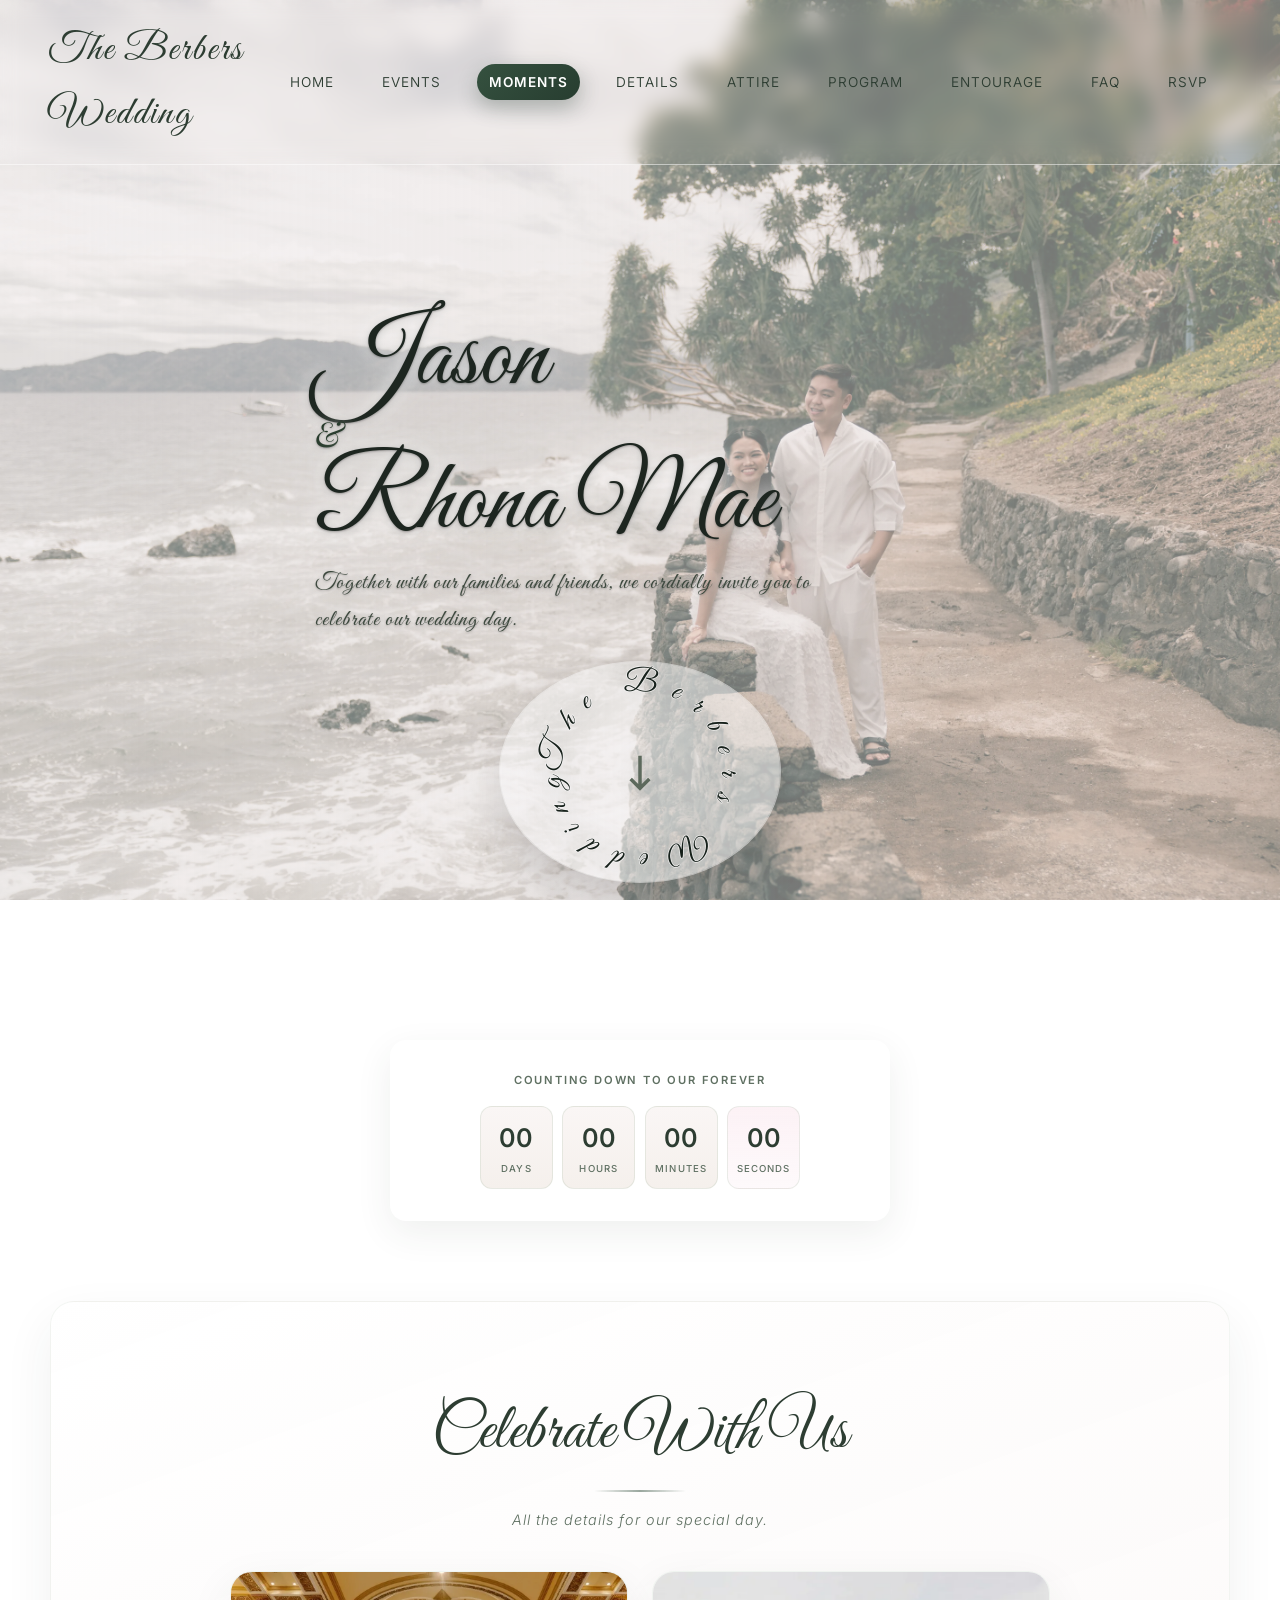
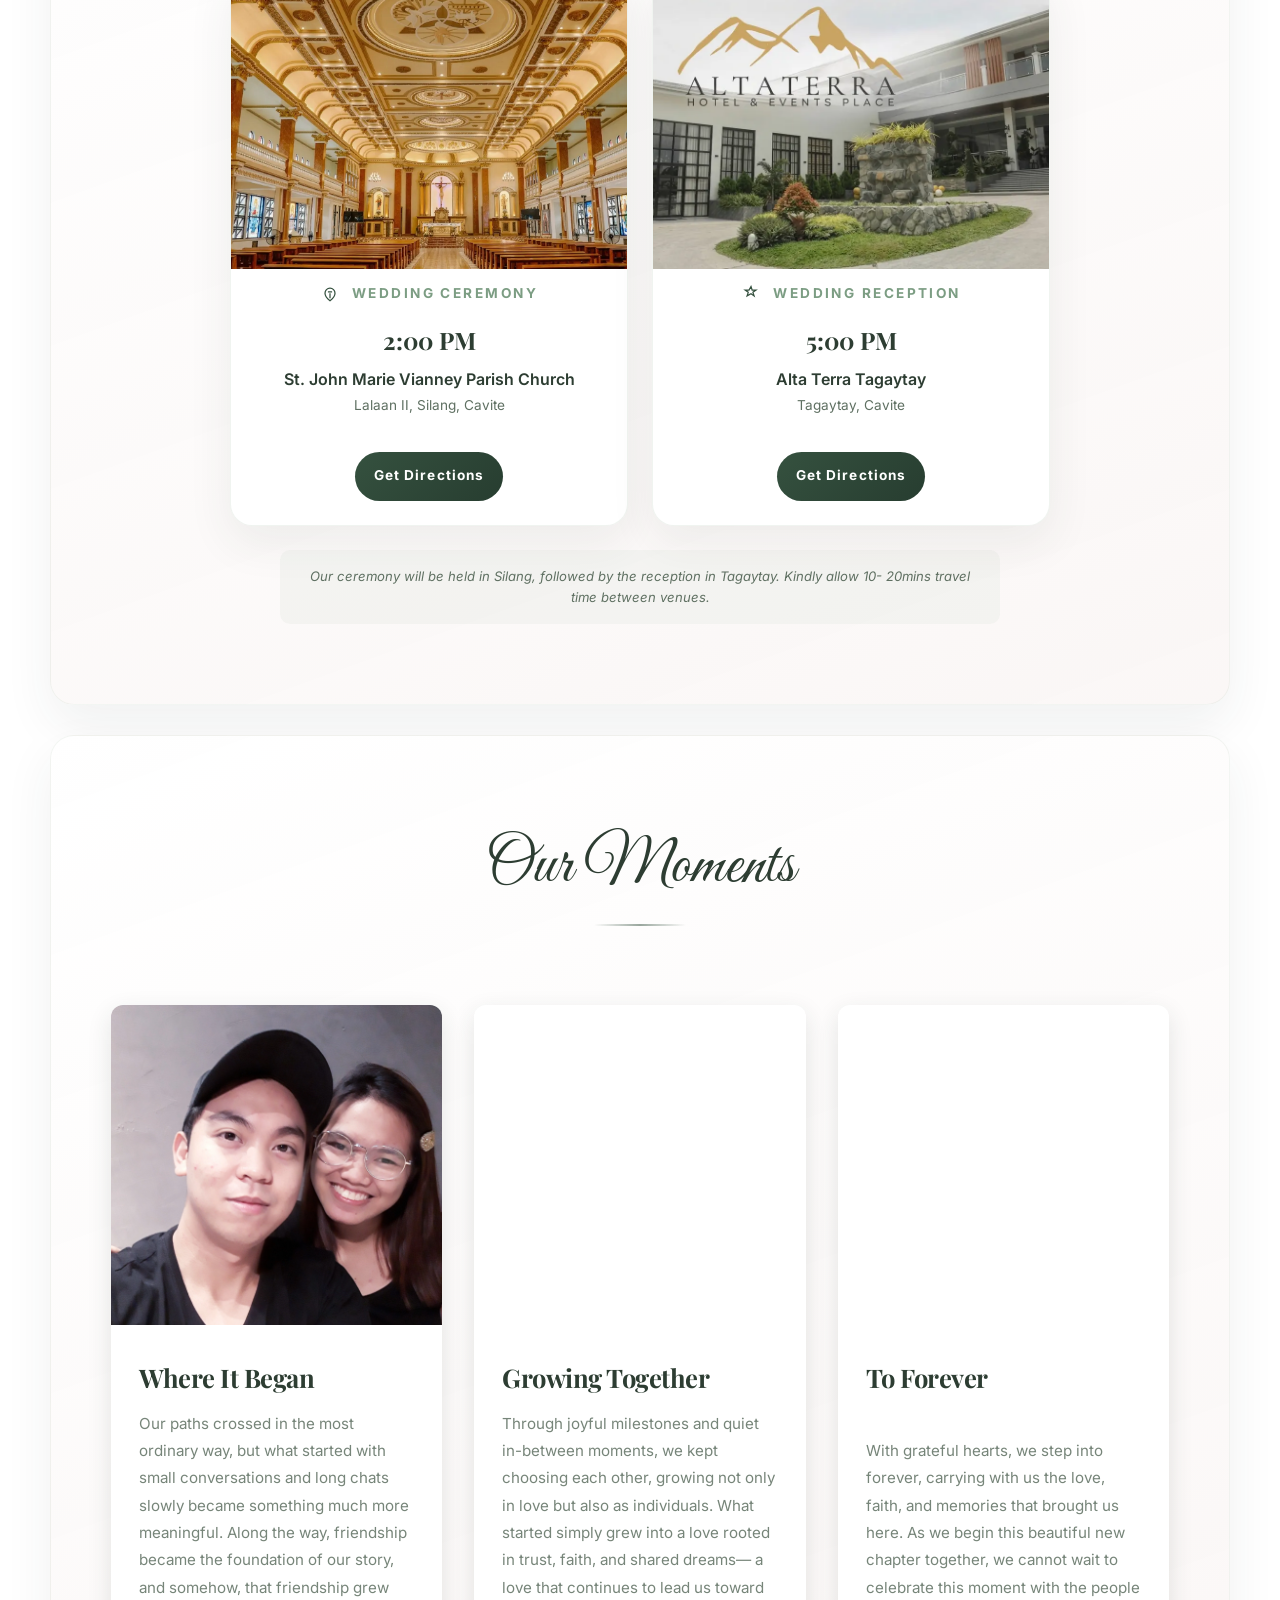
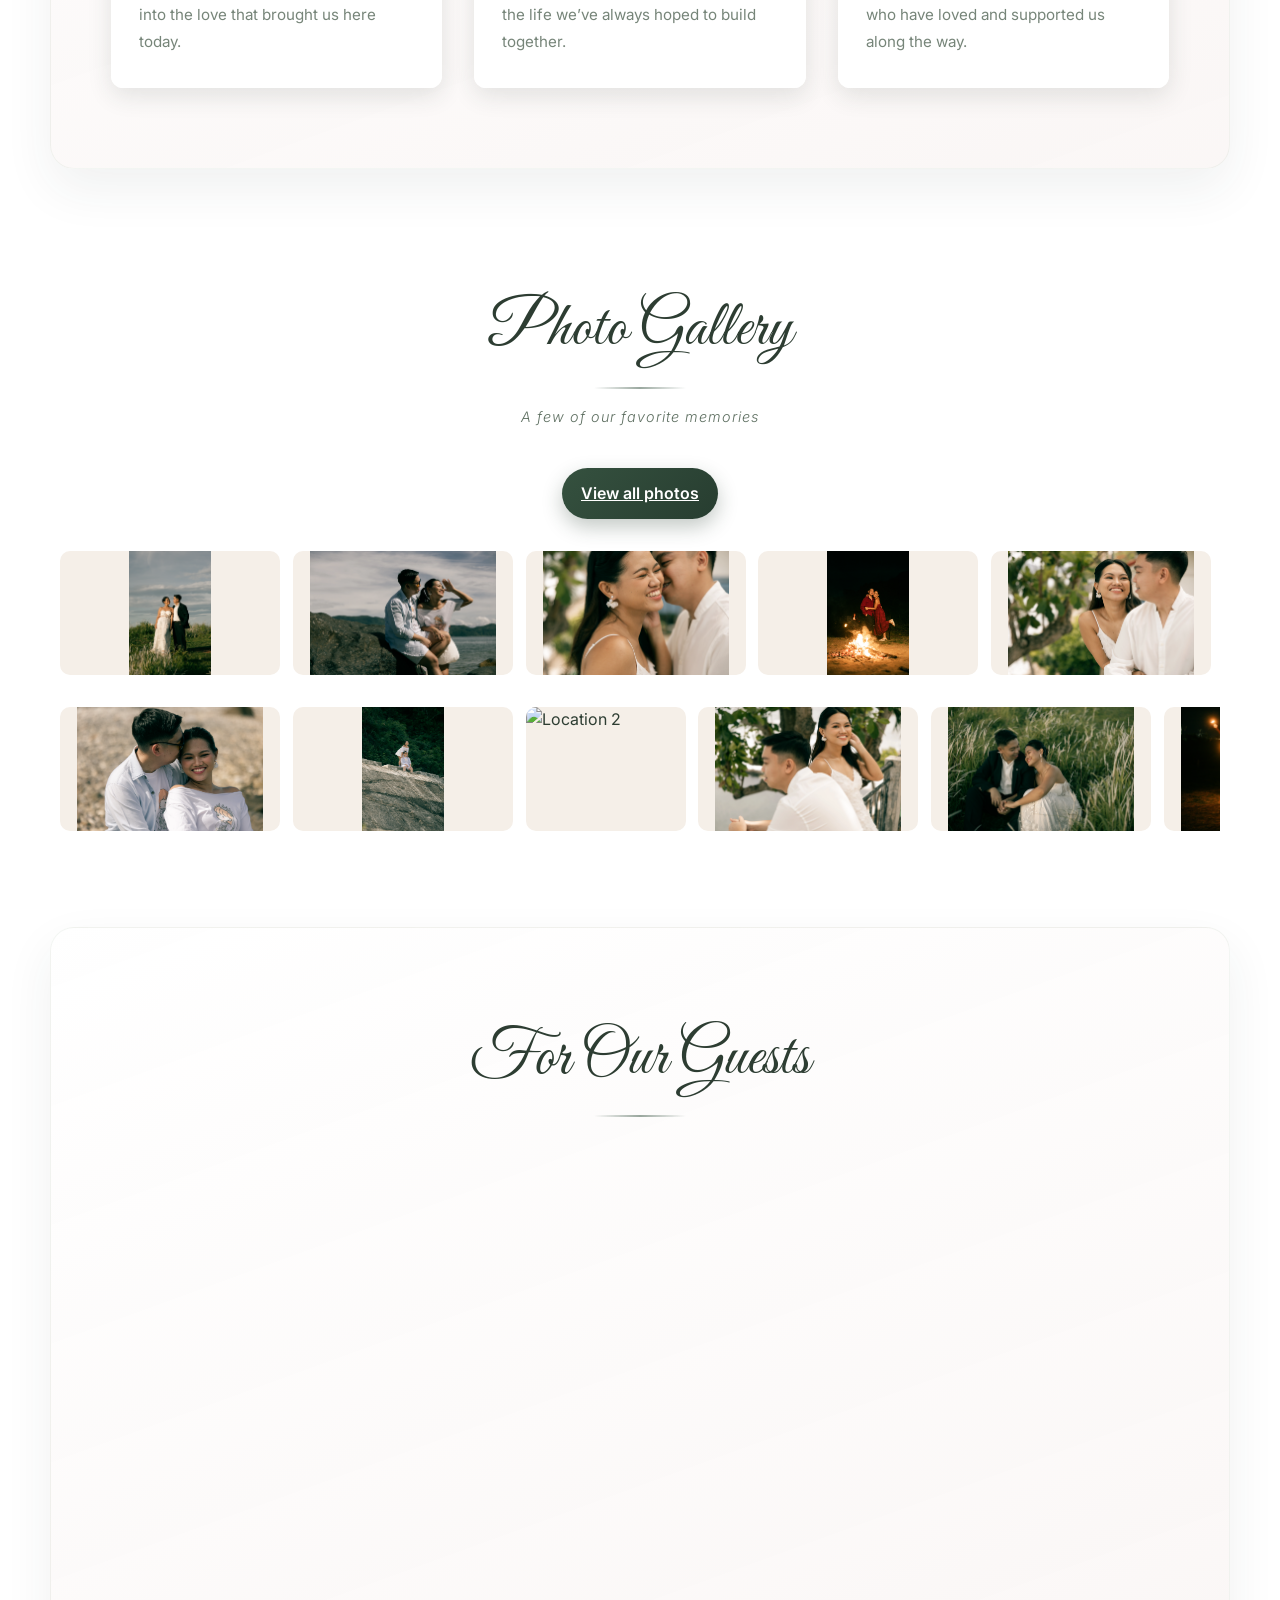
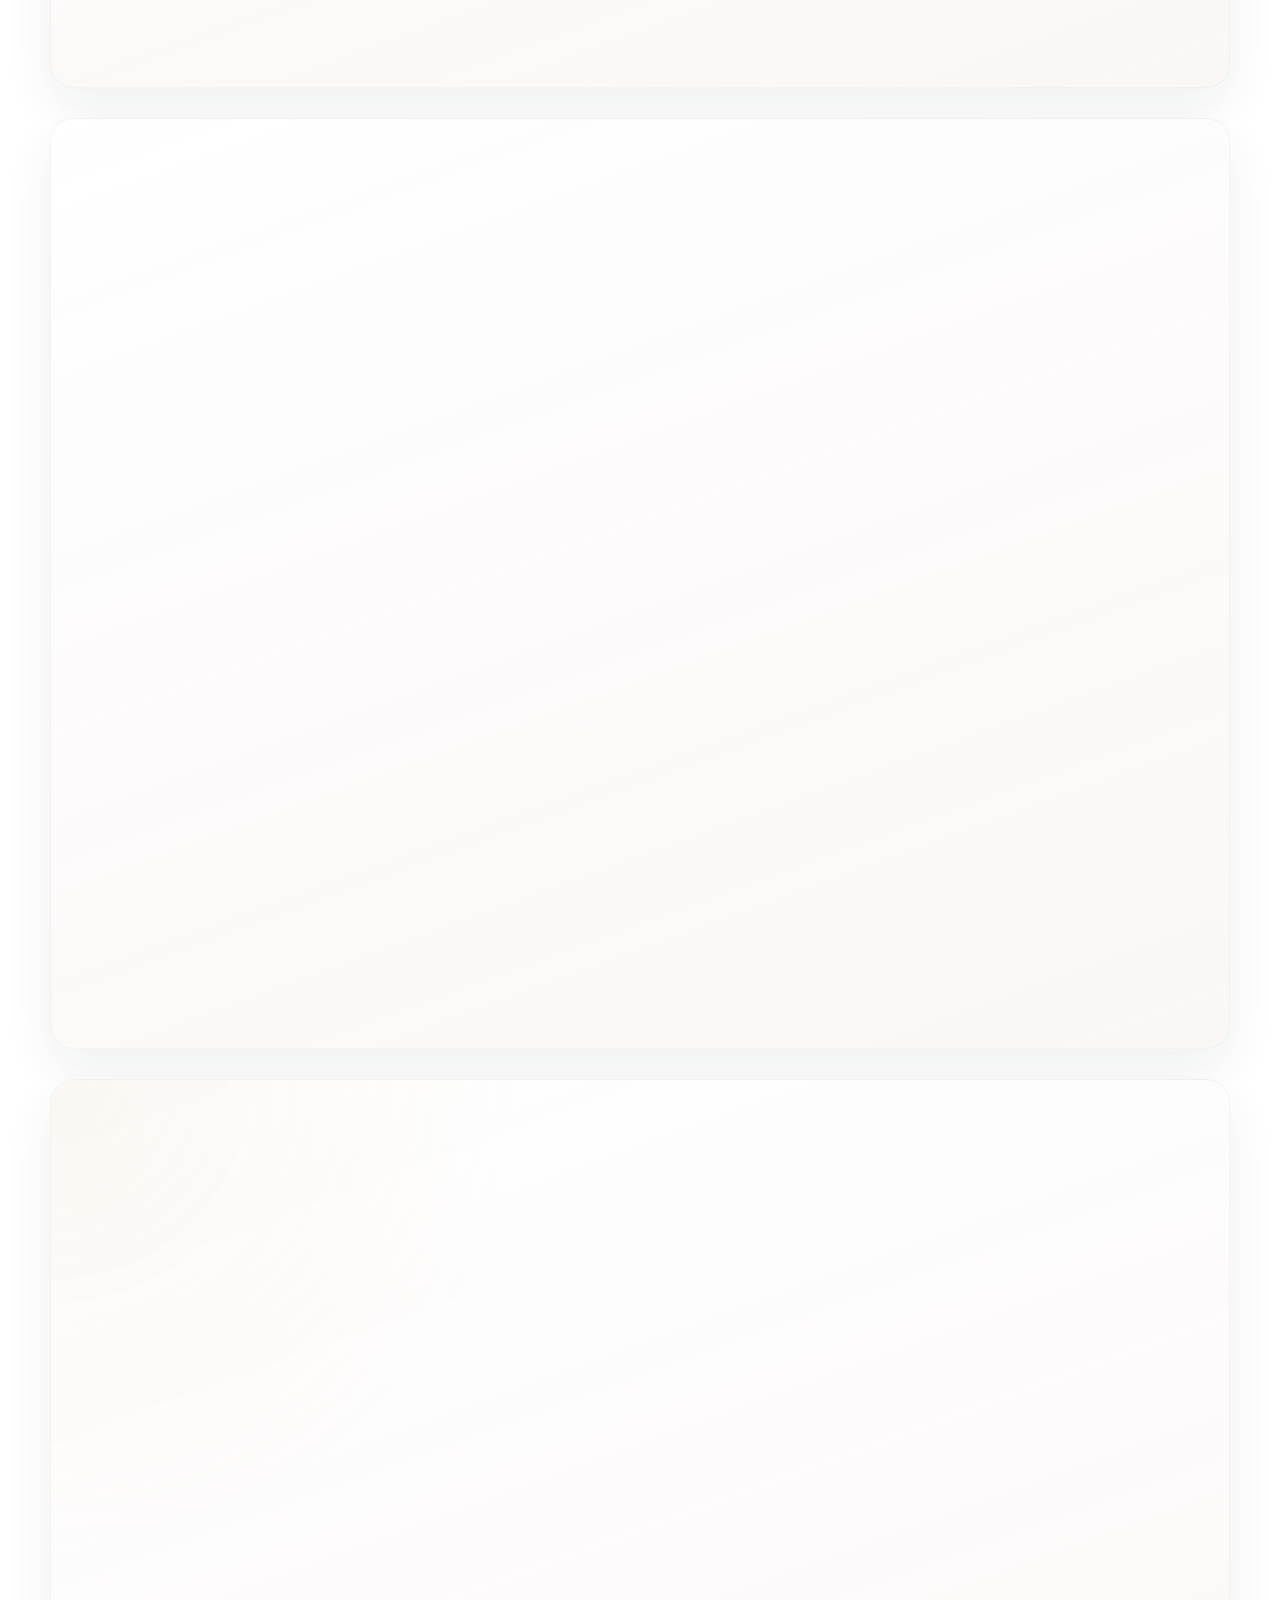
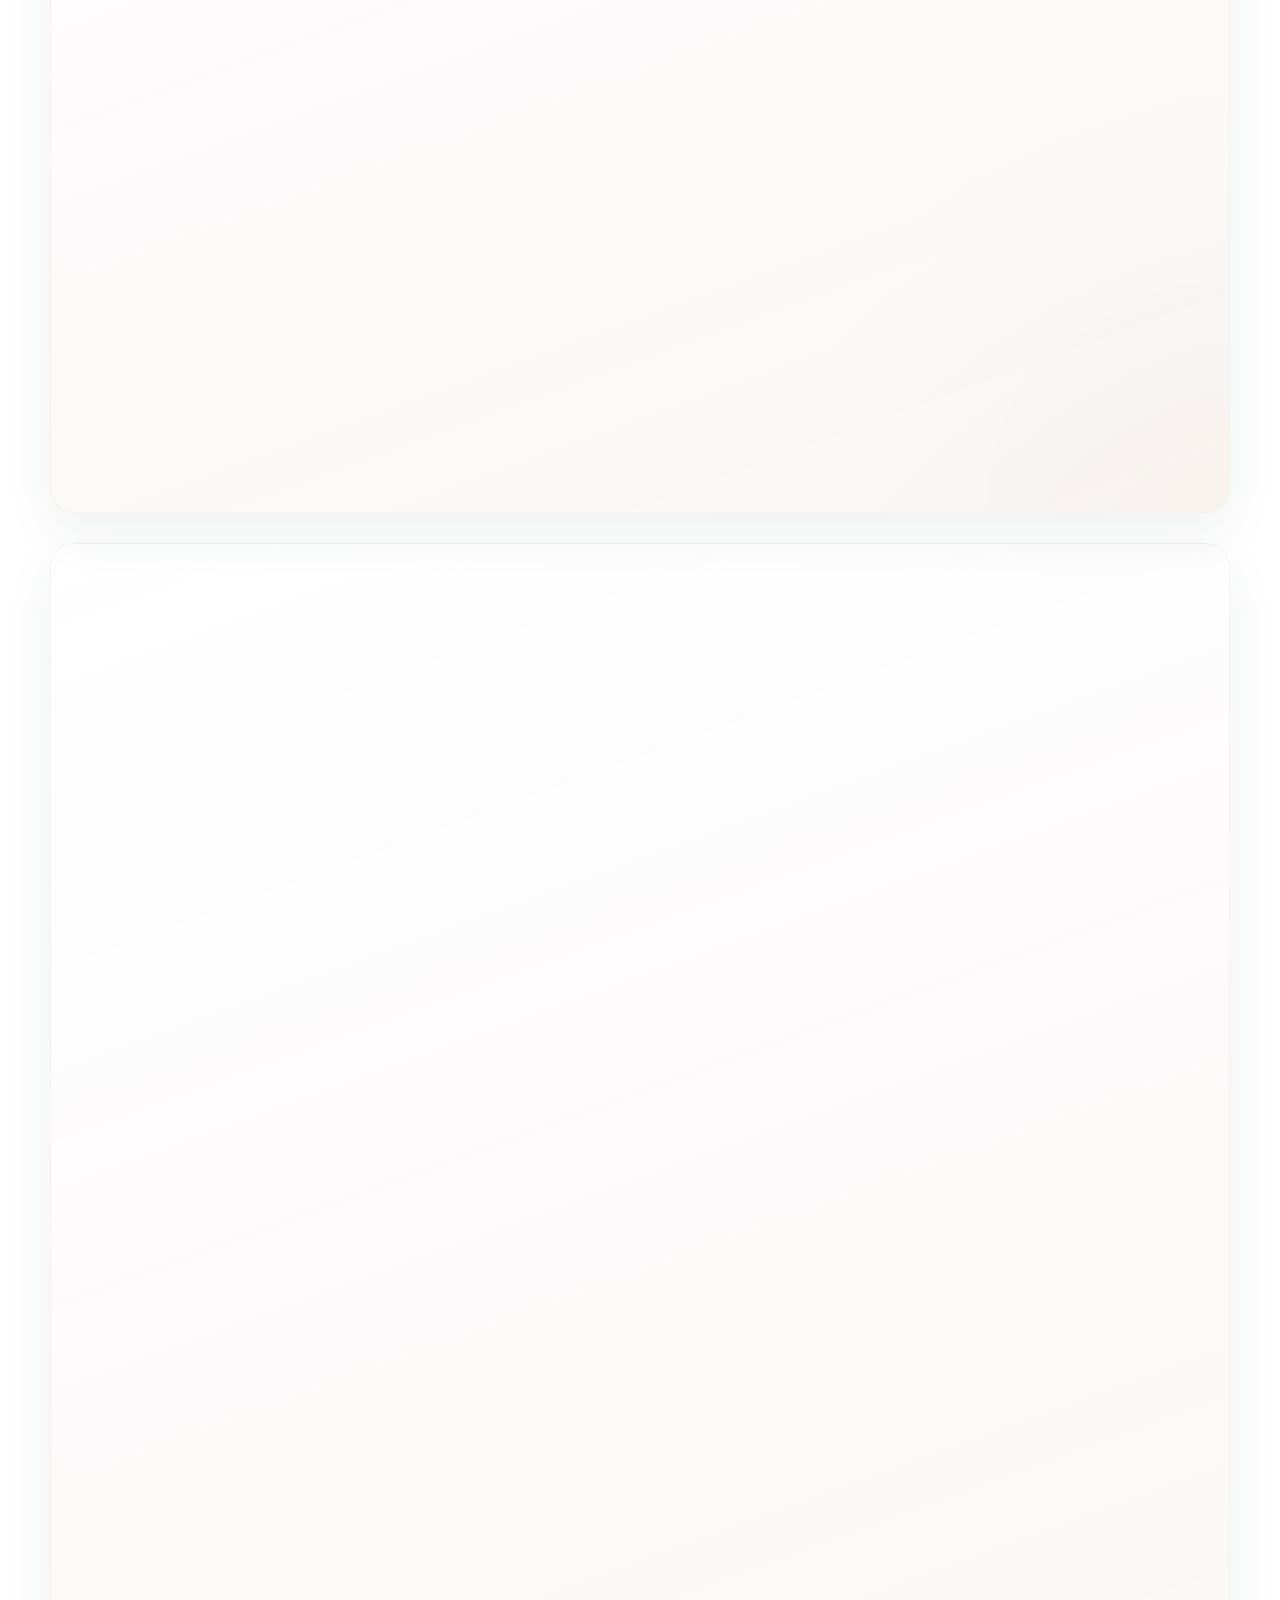
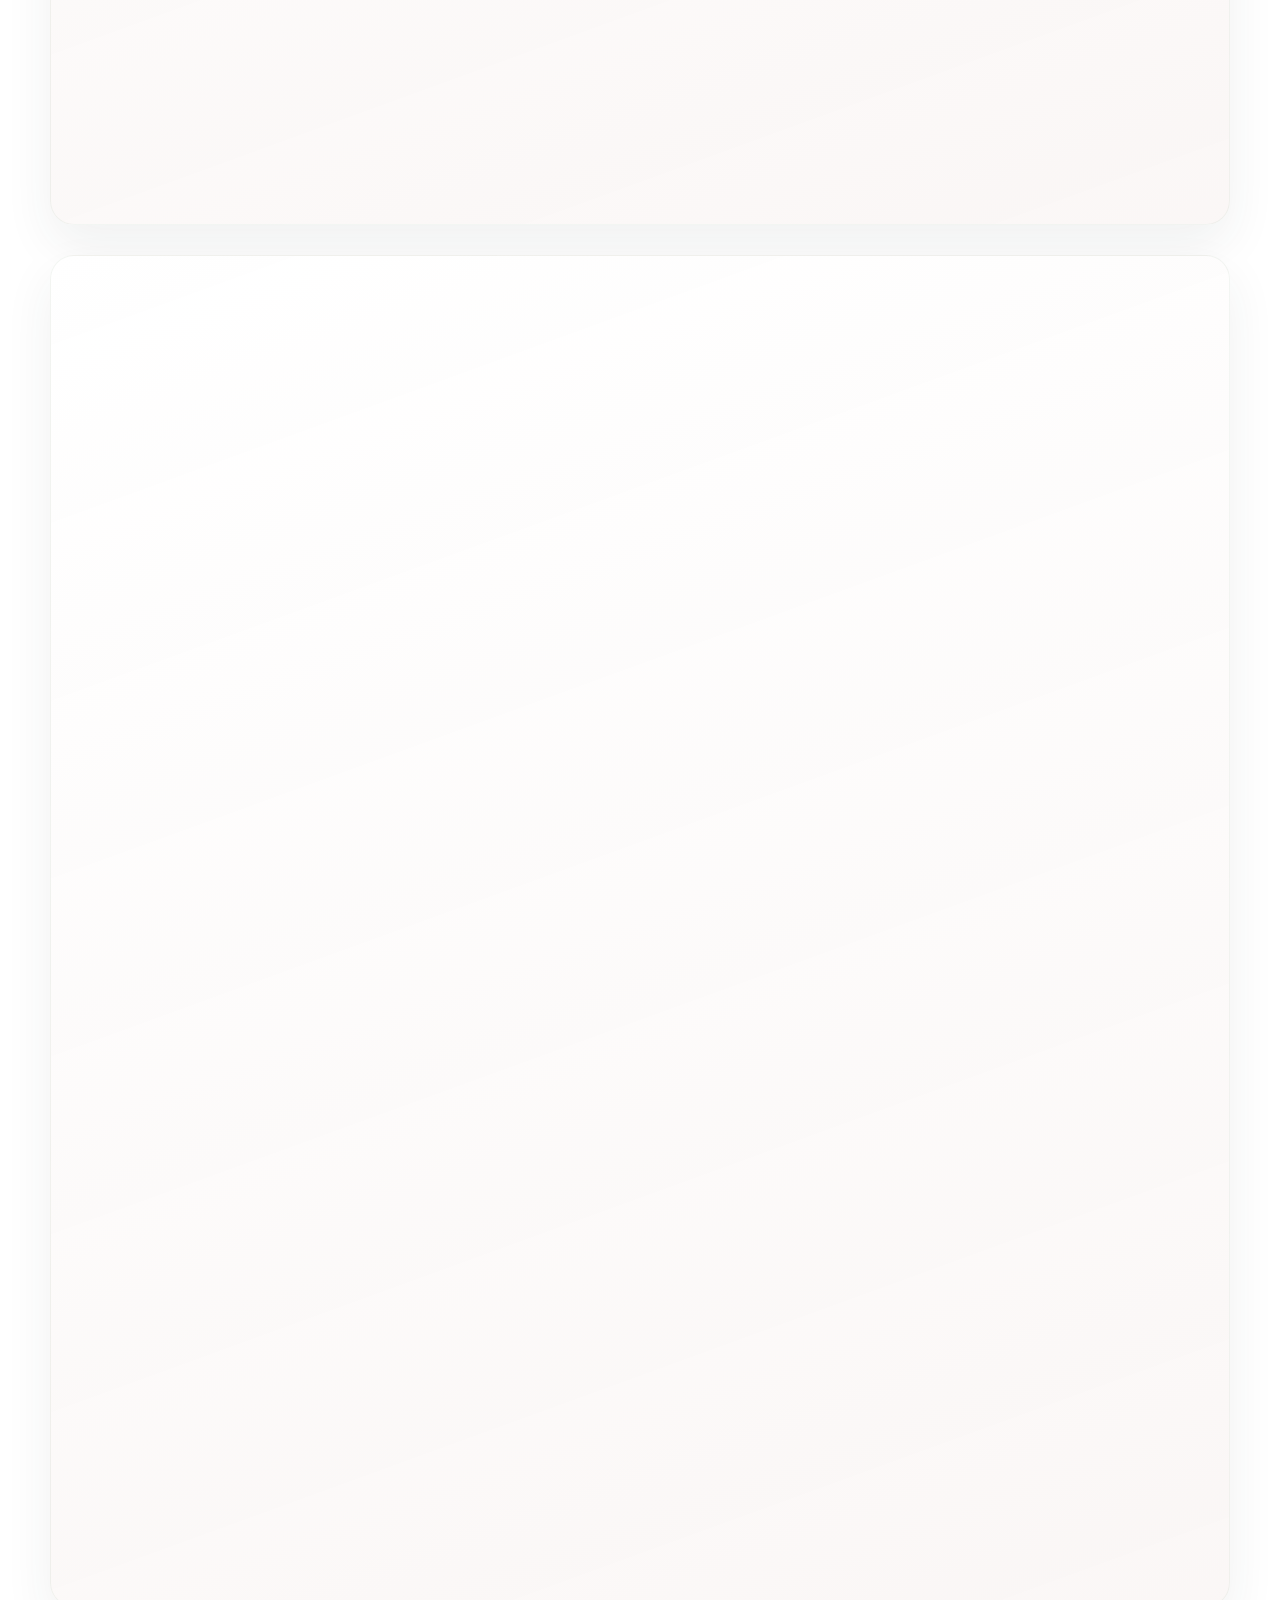
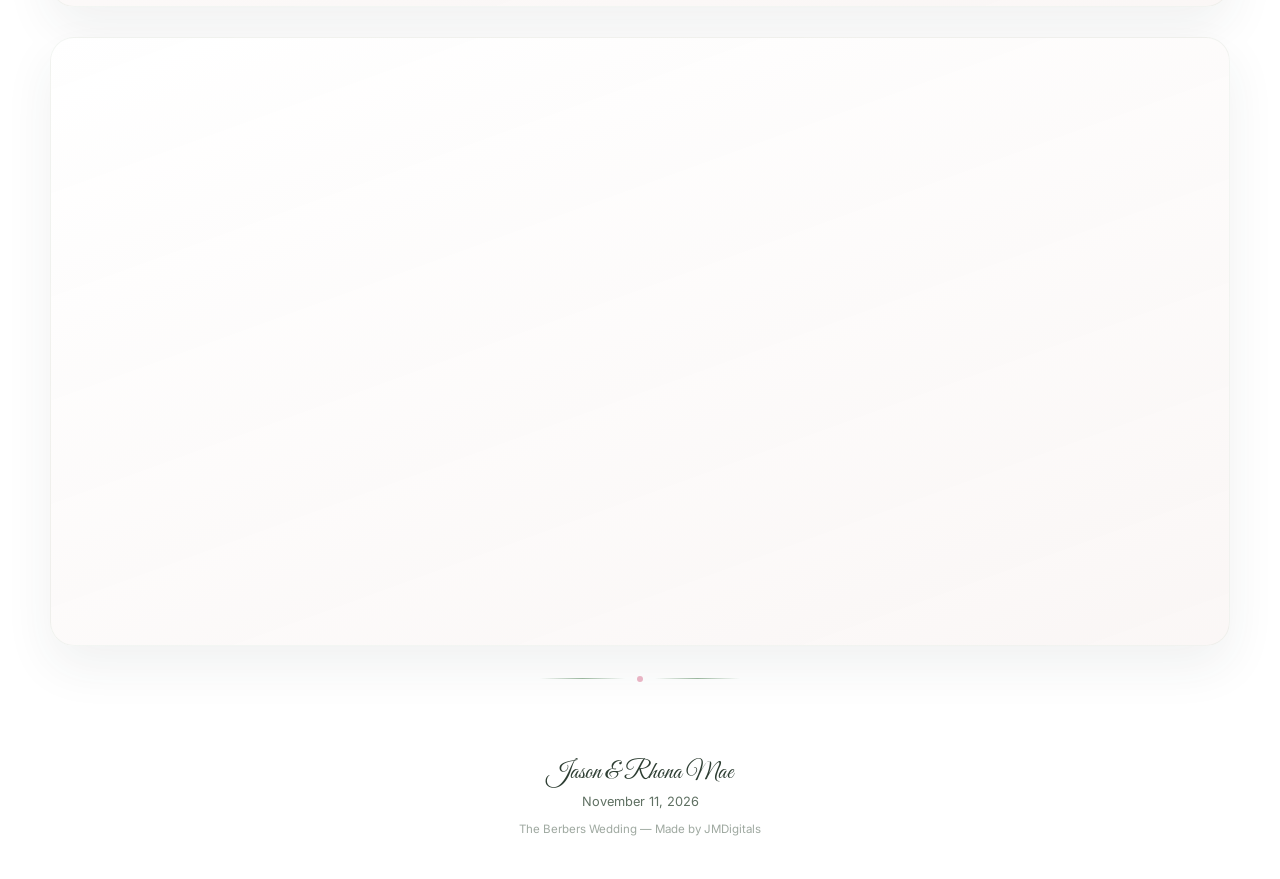
==== index.html @ 672989f1 "JMDIGITALS brand" ====
<!DOCTYPE html>
<html lang="en">
<head>
  <meta charset="UTF-8">
  <meta name="viewport" content="width=device-width, initial-scale=1.0, viewport-fit=cover">
  <meta name="theme-color" content="#faf6f5">
  <meta name="description" content="Jason & Rhona Mae — November 11, 2026. You're invited to celebrate our wedding day.">
  <title>Jason & Rhona Mae</title>
  <link rel="stylesheet" href="css/styles.css">
</head>
<body>

  <!-- ===== Header ===== -->
  <header>
    <a href="#home" class="logo">The Berbers Wedding</a>
    <button class="menu-toggle" aria-label="Toggle menu" aria-expanded="false">
      <svg viewBox="0 0 24 24" width="28" height="28" fill="none" stroke="currentColor" stroke-width="2">
        <path d="M4 6h16M4 12h16M4 18h16"/>
      </svg>
    </button>
    <ul class="nav">
      <li><a href="#home" class="nav-btn active" data-target="home">Home</a></li>
      <li><a href="#events" class="nav-btn" data-target="events">Events</a></li>
      <li><a href="#moments" class="nav-btn" data-target="moments">Moments</a></li>
      <li><a href="#details" class="nav-btn" data-target="details">Details</a></li>
      <li><a href="#attire" class="nav-btn" data-target="attire">Attire</a></li>
<li><a href="#program" class="nav-btn" data-target="program">Program</a></li>
      <li><a href="#entourage-photos" class="nav-btn" data-target="entourage-photos">Entourage</a></li>
      <li><a href="#faq" class="nav-btn" data-target="faq">FAQ</a></li>
      <li><a href="#rsvp" class="nav-btn" data-target="rsvp">RSVP</a></li>
    </ul>
  </header>

  <!-- ===== Banner ===== -->
  <div class="banner" id="home">
    <div class="hero-content">
      <h1>Jason <span class="amp">&amp;</span> Rhona Mae</h1>
      <p>Together with our families and friends, we cordially invite you to celebrate our wedding day.</p>
    </div>

    <div class="scroll-ring">
      <svg viewBox="0 0 100 100">
        <defs>
          <path id="circle-path" d="M 50,50 m -37,0 a 37,37 0 1,1 74,0 a 37,37 0 1,1 -74,0"/>
        </defs>
        <text font-size="14"><textPath href="#circle-path" textLength="232" lengthAdjust="spacing">The Berbers Wedding</textPath></text>
      </svg>
      <a href="#countdown" class="move-down" aria-label="Scroll down">
        <svg viewBox="0 0 24 24" width="32" height="32" fill="none" stroke="currentColor" stroke-width="1.5"><path d="M12 5v14M8 15l4 4 4-4"/></svg>
      </a>
    </div>
  </div>

  <!-- ===== Countdown ===== -->
  <section id="countdown">
    <div class="countdown-wrap reveal">
      <p class="countdown-label">Counting down to our forever</p>
      <div class="countdown-grid" aria-label="Wedding countdown">
        <div class="countdown-cell"><span id="days">00</span><small>Days</small></div>
        <div class="countdown-cell"><span id="hours">00</span><small>Hours</small></div>
        <div class="countdown-cell"><span id="minutes">00</span><small>Minutes</small></div>
        <div class="countdown-cell seconds"><span id="seconds">00</span><small>Seconds</small></div>
      </div>
    </div>
  </section>

  <!-- ===== Events ===== -->
  <section id="events">
    <h2 class="reveal">Celebrate With Us</h2>
    <p class="section-sub reveal">All the details for our special day.</p>
    <div class="events-grid reveal">
      <div class="event-card">
        <div class="event-card-media">
          <img src="images/venue-ceremony.webp" alt="St. John Marie Vianney Parish Church" loading="lazy">
        </div>
        <div class="event-card-header">
          <svg viewBox="0 0 24 24" fill="none" stroke="currentColor" stroke-width="1.5">
            <path d="M12 20c-4-3-6-6-6-9a6 6 0 1 1 12 0c0 3-2 6-6 9z"/>
            <path d="M12 11v6M9.5 9.5h5"/>
          </svg>
          <h3>Wedding Ceremony</h3>
        </div>
        <div>
          <p class="event-time">2:00 PM</p>
          <p class="event-venue">St. John Marie Vianney Parish Church</p>
          <p class="event-addr">Lalaan II, Silang, Cavite</p>
        </div>
        <div class="event-card-actions">
          <a class="event-action" href="https://www.google.com/maps/search/?api=1&query=St+John+Marie+Vianney+Parish+Church+Silang+Cavite" target="_blank" rel="noreferrer" aria-label="View ceremony location">Get Directions</a>
        </div>
      </div>
      <div class="event-card">
        <div class="event-card-media">
          <img src="images/venue-reception.webp" alt="Alta Terra Tagaytay reception venue" loading="lazy">
        </div>
        <div class="event-card-header">
          <svg viewBox="0 0 24 24" fill="none" stroke="currentColor" stroke-width="1.5">
            <path d="M12 3l1.4 4.3h4.6l-3.7 2.7 1.4 4.3L12 11.6 7.3 14.3l1.4-4.3-3.7-2.7h4.6L12 3z"/>
          </svg>
          <h3>Wedding Reception</h3>
        </div>
        <div>
          <p class="event-time">5:00 PM</p>
          <p class="event-venue">Alta Terra Tagaytay</p>
          <p class="event-addr">Tagaytay, Cavite</p>
        </div>
        <div class="event-card-actions">
          <a class="event-action" href="https://www.google.com/maps/search/?api=1&query=Alta+Terra+Tagaytay" target="_blank" rel="noreferrer" aria-label="View reception location">Get Directions</a>
        </div>
      </div>
    </div>
    <p class="event-note reveal">Our ceremony will be held in Silang, followed by the reception in Tagaytay. Kindly allow 10- 20mins travel time between venues.</p>
  </section>

  <!-- ===== 3D Photo Cards (Moments) ===== -->
  <section id="moments">
    <h2 class="reveal">Our Moments</h2>
    <p class="section-sub reveal">A glimpse into our journey together</p>
    <div class="photo-cards reveal">
      <div class="photo-card">
        <div class="card-img">
          <img src="images/moment-1.webp" alt="Jason and Rhona Mae" class="moment-photo-upright" loading="lazy">
        </div>
        <div class="card-body">
          <h3>Where It Began</h3>
          <p>Our paths crossed in the most ordinary way, but what started with small conversations and long chats slowly became something much more meaningful. Along the way, friendship became the foundation of our story, and somehow, that friendship grew into the love that brought us here today.</p>
        </div>
      </div>
      <div class="photo-card">
        <div class="card-img">
          <img src="images/moment-2.jpg" alt="Jason and Rhona Mae" loading="lazy">
        </div>
        <div class="card-body">
          <h3>Growing Together</h3>
          <p>Through joyful milestones and quiet in-between moments, we kept choosing each other, growing not only in love but also as individuals. What started simply grew into a love rooted in trust, faith, and shared dreams— a love that continues to lead us toward the life we’ve always hoped to build together.</p>
        </div>
      </div>
      <div class="photo-card">
        <div class="card-img">
          <img src="images/moment-3.webp" alt="Jason and Rhona Mae" loading="lazy">
        </div>
        <div class="card-body">
          <h3>To Forever</h3>
          <p>With grateful hearts, we step into forever, carrying with us the love, faith, and memories that brought us here. As we begin this beautiful new chapter together, we cannot wait to celebrate this moment with the people who have loved and supported us along the way.</p>
        </div>
      </div>
    </div>
  </section>

  <!-- ===== Photo Gallery ===== -->
  <section id="gallery">
    <h2 class="reveal">Photo Gallery</h2>
    <p class="section-sub reveal">A few of our favorite memories</p>
    <div class="gallery-actions reveal">
      <a class="gallery-open-btn" href="gallery.html">View all photos</a>
    </div>
    <div class="gallery-marquee reveal" aria-label="Wedding photo marquee">
      <div class="gallery-track">
        <div class="gallery-item"><img src="images/TRP-2.webp" alt="Outfit look 1" loading="lazy"></div>
        <div class="gallery-item"><img src="images/TRP-67.webp" alt="Location 1" loading="lazy"></div>
        <div class="gallery-item"><img src="images/TRP-66.webp" alt="Outfit look 2" loading="lazy"></div>
        <div class="gallery-item"><img src="images/TRP-184.webp" alt="Location 2" loading="lazy"></div>
        <div class="gallery-item"><img src="images/TRP-130.webp" alt="Outfit look 3" loading="lazy"></div>
        <div class="gallery-item"><img src="images/TRP-6.webp" alt="Location 3" loading="lazy"></div>
        <div class="gallery-item"><img src="images/TRP-209.webp" alt="Outfit look 4" loading="lazy"></div>
        <div class="gallery-item"><img src="images/TRP-208.webp" alt="Location 4" loading="lazy"></div>
        <div class="gallery-item"><img src="images/TRP-2.webp" alt="Outfit look 1" loading="lazy"></div>
        <div class="gallery-item"><img src="images/TRP-67.webp" alt="Location 1" loading="lazy"></div>
        <div class="gallery-item"><img src="images/TRP-66.webp" alt="Outfit look 2" loading="lazy"></div>
        <div class="gallery-item"><img src="images/TRP-184.webp" alt="Location 2" loading="lazy"></div>
        <div class="gallery-item"><img src="images/TRP-130.webp" alt="Outfit look 3" loading="lazy"></div>
        <div class="gallery-item"><img src="images/TRP-6.webp" alt="Location 3" loading="lazy"></div>
        <div class="gallery-item"><img src="images/TRP-209.webp" alt="Outfit look 4" loading="lazy"></div>
        <div class="gallery-item"><img src="images/TRP-208.webp" alt="Location 4" loading="lazy"></div>
      </div>
    </div>
    <div class="gallery-marquee reveal" aria-label="Wedding photo marquee reverse">
      <div class="gallery-track">
        <div class="gallery-item"><img src="images/TRP-8.webp" alt="Outfit look 1" loading="lazy"></div>
        <div class="gallery-item"><img src="images/TRP-73.webp" alt="Location 1" loading="lazy"></div>
        <div class="gallery-item"><img src="images/TRP-76.webp" alt="Outfit look 2" loading="lazy"></div>
        <div class="gallery-item"><img src="images/TRP-177.webp" alt="Location 2" loading="lazy"></div>
        <div class="gallery-item"><img src="images/TRP-134.webp" alt="Outfit look 3" loading="lazy"></div>
        <div class="gallery-item"><img src="images/TRP-3.webp" alt="Location 3" loading="lazy"></div>
        <div class="gallery-item"><img src="images/TRP-201.webp" alt="Outfit look 4" loading="lazy"></div>
        <div class="gallery-item"><img src="images/TRP-203.webp" alt="Location 4" loading="lazy"></div>
        <div class="gallery-item"><img src="images/TRP-8.webp" alt="Outfit look 1" loading="lazy"></div>
        <div class="gallery-item"><img src="images/TRP-73.webp" alt="Location 1" loading="lazy"></div>
        <div class="gallery-item"><img src="images/TRP-76.webp" alt="Outfit look 2" loading="lazy"></div>
        <div class="gallery-item"><img src="images/TRP-177.webp" alt="Location 2" loading="lazy"></div>
        <div class="gallery-item"><img src="images/TRP-134.webp" alt="Outfit look 3" loading="lazy"></div>
        <div class="gallery-item"><img src="images/TRP-3.webp" alt="Location 3" loading="lazy"></div>
        <div class="gallery-item"><img src="images/TRP-201.webp" alt="Outfit look 4" loading="lazy"></div>
        <div class="gallery-item"><img src="images/TRP-203.webp" alt="Location 4" loading="lazy"></div>
      </div>
    </div>
  </section>

  <!-- ===== Lightbox ===== -->
  <div class="lightbox" id="lightbox" role="dialog" aria-modal="true" aria-label="Photo lightbox">
    <button class="lightbox-close" aria-label="Close">&times;</button>
    <button class="lightbox-nav lightbox-prev" aria-label="Previous">&#10094;</button>
    <div class="lightbox-view">
      <img src="" alt="">
    </div>
    <button class="lightbox-nav lightbox-next" aria-label="Next">&#10095;</button>
    <div class="lightbox-counter" id="lightbox-counter" aria-live="polite"></div>
    <div class="lightbox-thumbs" aria-hidden="false"></div>
  </div>

  <!-- ===== Details ===== -->
  <section id="details">
    <h2 class="reveal">For Our Guests</h2>
    <p class="section-sub reveal">A few notes to help you enjoy the day with us</p>
    <div class="details-grid reveal">
      <div class="detail-chip">
        <svg viewBox="0 0 24 24" fill="none" stroke="currentColor" stroke-width="1.5">
          <path d="M16 21v-2a4 4 0 0 0-4-4H6a4 4 0 0 0-4 4v2"/>
          <circle cx="9" cy="7" r="4"/>
          <path d="M22 21v-2a4 4 0 0 0-3-3.87"/>
          <path d="M16 3.13a4 4 0 0 1 0 7.75"/>
        </svg>
        <div>
          <h4>Adult-Only Event</h4>
          <p>This is an adults-only celebration, except for children specifically included in the entourage and the children specifically invited by the couple.</p>
        </div>
      </div>
      <div class="detail-chip">
        <svg viewBox="0 0 24 24" fill="none" stroke="currentColor" stroke-width="1.5">
          <rect x="5" y="2" width="14" height="20" rx="2"/>
          <path d="M12 18h.01"/><path d="M4 4l16 16"/>
        </svg>
        <div>
          <h4>During the Ceremony</h4>
          <p>We kindly ask that you keep your phones on silent to help preserve the intimacy of our ceremony. You're welcome to take photos and videos throughout the rest of the celebration.</p>
        </div>
      </div>
      <div class="detail-chip">
        <svg viewBox="0 0 24 24" fill="none" stroke="currentColor" stroke-width="1.5">
          <rect x="3" y="8" width="18" height="13" rx="1"/>
          <path d="M12 8V5"/><path d="M8 8c0-1.5 1.34-3 4-3s4 1.5 4 3"/>
        </svg>
        <div>
          <h4>Gift Guide</h4>
          <p>Your presence and prayers are the best gift. If you wish to bless us further, a monetary gift would be deeply appreciated.</p>
        </div>
      </div>
      <div class="detail-chip">
        <svg viewBox="0 0 24 24" fill="none" stroke="currentColor" stroke-width="1.5">
          <path d="M14.5 4h-5L7 7H4a2 2 0 0 0-2 2v9a2 2 0 0 0 2 2h16a2 2 0 0 0 2-2V9a2 2 0 0 0-2-2h-3l-2.5-3z"/>
          <circle cx="12" cy="13" r="3"/>
        </svg>
        <div>
          <h4>Dress Code</h4>
          <p>We kindly ask everyone to follow the dress code for their respective role—whether you are joining us as a guest, serving as a principal sponsor, or participating as a member of the entourage.</p>
        </div>
      </div>
      <div class="detail-chip">
        <svg viewBox="0 0 24 24" fill="none" stroke="currentColor" stroke-width="1.5">
          <path d="M19 17h2c.6 0 1-.4 1-1v-3c0-.9-.7-1.7-1.5-1.9C18.7 10.6 16 10 16 10s-1.3-1.4-2.2-2.3c-.5-.4-1.1-.7-1.8-.7H5c-.6 0-1.1.4-1.4.9L2 12v4c0 .6.4 1 1 1h2"/>
          <circle cx="7" cy="17" r="2"/><path d="M9 17h6"/><circle cx="17" cy="17" r="2"/>
        </svg>
        <div>
          <h4>Travel &amp; Weather</h4>
          <p>Silang and Tagaytay can be cooler in November — bring a light layer. Allow extra travel time between venues.</p>
        </div>
      </div>
      <div class="detail-chip">
        <svg viewBox="0 0 24 24" fill="none" stroke="currentColor" stroke-width="1.5">
          <rect x="4" y="5" width="16" height="15" rx="2"/>
          <path d="M8 3v4M16 3v4M4 10h16"/>
        </svg>
        <div>
          <h4>RSVP Deadline</h4>
          <p>Kindly respond on or before <strong>September 30, 2026</strong> so we can prepare our final headcount.</p>
        </div>
      </div>
    </div>
  </section>

  <!-- ===== Attire ===== -->
  <section id="attire">
    <h2 class="reveal">Attire</h2>
    <p class="section-sub reveal">Wedding dress code and motif guidance for guests</p>
    <div class="page-grid reveal">
      <article class="page-card">
        <figure class="page-card-media">
          <img src="images/attire-principal.png" alt="Principal sponsors attire for the wedding" loading="lazy">
        </figure>
        <h3>Principal Sponsors</h3>
        <p><strong>Ninong:</strong> Black suit or Champagne Barong</p>
        <p><strong>Ninang:</strong> Long gown in gray or silver</p>
        <p>Please keep your attire elegant and refined for the ceremony.</p>
      </article>
      <article class="page-card">
        <figure class="page-card-media">
          <img src="images/attire-guests.png" alt="Guest attire guide for the wedding" loading="lazy">
        </figure>
        <h3>Guests</h3>
        <p><strong>Gentlemen:</strong> Semi formal wear - Blazer, long-sleeved button-down shirt, or short-sleeved polo paired with tailored pants</p>
        <p><strong>Ladies:</strong> Semi Formal Wear - Elegant dresses (midi or maxi length)</p>
        <p>Please avoid: Denim, shorts, T-shirts, slippers, athletic wear, and pure white.</p>
      </article>
    </div>
  </section>

  <!-- ===== Program ===== -->
  <section id="program" class="program-section">
    <div class="program-shell reveal">
      <div class="program-intro">
        <p class="eyebrow">Wedding Program</p>
        <h2>Program</h2>
        <p>From the first procession to the final send-off, each moment has been thoughtfully arranged so the day feels graceful, warm, and meaningful for everyone.</p>
        <p class="program-date">November 11, 2026</p>
      </div>

      <div class="program-timelines">
        <article class="program-panel">
          <h3>Ceremony</h3>
          <ol class="program-list" aria-label="Ceremony timeline">
            <li>
              <time datetime="2026-11-11T13:30">1:30 PM</time>
              <p>Guest arrival and seating. Please keep phones silent.</p>
            </li>
            <li>
              <time datetime="2026-11-11T14:00">2:00 PM</time>
              <p>Processional with the bridal party and entrance of the bride.</p>
            </li>
            <li>
              <time datetime="2026-11-11T14:15">2:15 PM</time>
              <p>Nuptial mass with readings, homily, and exchange of vows.</p>
            </li>
            <li>
              <time datetime="2026-11-11T15:00">3:00 PM</time>
              <p>Rites, signing, and formal blessing.</p>
            </li>
            <li>
              <time datetime="2026-11-11T15:30">3:30 PM</time>
              <p>Recessional and travel time to the reception.</p>
            </li>
          </ol>
        </article>

        <article class="program-panel">
          <h3>Reception</h3>
          <ol class="program-list" aria-label="Reception timeline">
            <li>
              <time datetime="2026-11-11T16:30">4:30 PM</time>
              <p>Welcome cocktails and receiving line.</p>
            </li>
            <li>
              <time datetime="2026-11-11T17:00">5:00 PM</time>
              <p>Reception proper.</p>
            </li>
            <li>
              <time datetime="2026-11-11T21:00">9:00 PM</time>
              <p>After-party celebration continues.</p>
            </li>
          </ol>
        </article>
      </div>

    </div>
  </section>

<!-- ===== Entourage Photo Book (each photo is a page) ===== -->
  <section id="entourage-photos">
    <h2 class="reveal">The Wedding Party</h2>
    <p class="section-sub reveal">The wonderful people who stand with us on this special day</p>

    <div class="book-viewer reveal">
      <div class="book" id="book">
        <!-- Photo 1 = page 1, photo 2 = page 2, ... photo 5 = page 5 -->
        <div class="photo-page active" data-index="0">
          <div class="page-face page-front"><img src="images/entourage/1.webp" alt="Entourage photo 1" loading="lazy"></div>
          <div class="page-face page-back"><span class="page-back-num">1</span></div>
        </div>
        <div class="photo-page" data-index="1">
          <div class="page-face page-front"><img src="images/entourage/2.webp" alt="Entourage photo 2" loading="lazy"></div>
          <div class="page-face page-back"><span class="page-back-num">2</span></div>
        </div>
        <div class="photo-page" data-index="2">
          <div class="page-face page-front"><img src="images/entourage/3.webp" alt="Entourage photo 3" loading="lazy"></div>
          <div class="page-face page-back"><span class="page-back-num">3</span></div>
        </div>
        <div class="photo-page" data-index="3">
          <div class="page-face page-front"><img src="images/entourage/4.webp" alt="Entourage photo 4" loading="lazy"></div>
          <div class="page-face page-back"><span class="page-back-num">4</span></div>
        </div>
        <div class="photo-page" data-index="4">
          <div class="page-face page-front"><img src="images/entourage/5.webp" alt="Entourage photo 5" loading="lazy"></div>
          <div class="page-face page-back"><span class="page-back-num">5</span></div>
        </div>

<!-- Book decorative elements -->
        <div class="book-edge book-edge-top"></div>
        <div class="book-edge book-edge-bottom"></div>
<div class="book-right-edge"></div>
      </div>

      <div class="book-controls">
        <button class="book-nav book-prev" id="book-prev" aria-label="Previous page" disabled>
          <svg viewBox="0 0 24 24" width="24" height="24" fill="none" stroke="currentColor" stroke-width="2">
            <path d="M15 18l-6-6 6-6"/>
          </svg>
        </button>

        <div class="book-page-info">
          <span class="book-page-label" id="book-page-label" aria-live="polite">Photo 1 of 5</span>
        </div>

        <button class="book-nav book-next" id="book-next" aria-label="Next page">
          <svg viewBox="0 0 24 24" width="24" height="24" fill="none" stroke="currentColor" stroke-width="2">
            <path d="M9 18l6-6-6-6"/>
          </svg>
        </button>
      </div>

      <p class="book-zoom-hint">
        <svg viewBox="0 0 24 24" width="16" height="16" fill="none" stroke="currentColor" stroke-width="2" aria-hidden="true">
          <circle cx="11" cy="11" r="7"/>
          <path d="M21 21l-4.3-4.3M11 8v6M8 11h6"/>
        </svg>
        <span>Swipe or use arrows to turn &middot; tap photo to zoom</span>
      </p>
    </div>

  </section>
  <!-- ===== FAQ ===== -->
  <section id="faq">
    <h2 class="reveal">FAQ's</h2>
    <p class="section-sub reveal">Common questions answered</p>
    <div class="faq-list reveal">
      <details>
        <summary>How do I RSVP?</summary>
        <p> Please RSVP by using the link or QR code provided on your invitation. If you have any questions or need assistance, feel free to contact us directly—we'll be happy to help!</p>
      </details>
      <details>
        <summary>Is RSVP required?</summary>
        <p>Yes, RSVP is required, as seating will be reserved in advance. Kindly confirm your attendance on or before September 30, 2026, so we can finalize our guest list and seating arrangements. Thank you!</p>
      </details>
      <details>
        <summary>Can I bring a plus one?</summary>
        <p>Unfortunately, no. Our celebration is strictly by invitation only, and due to limited venue capacity, we can only accommodate the guests whose names are listed on the invitation. We truly appreciate your understanding.</p>
      </details>
      <details>
        <summary>What time should I arrive?</summary>
        <p>Please arrive by 1:30 PM at St. John Marie Vianney Parish Church to allow enough time to be seated before our 2:00 PM ceremony begins. Our cocktail reception opens at 4:30 PM at the reception venue, and we can't wait to celebrate with you afterward! 🥂✨</p>
      </details>
      <details>
        <summary>Can I take photos during the ceremony?</summary>
        <p>Yes! Our ceremony is not unplugged, so you're welcome to take photos and videos. We just kindly ask that you remain seated, avoid blocking the aisle, and be mindful of our professional photographers so they can capture the special moments. Thank you for helping us preserve these memories! 📸💛</p>
      </details>
      <details>
        <summary>Can we stay and book a room at Alta Terra Hotel?</summary>
        <p>Unfortunately, no. We have reserved the limited available rooms exclusively for our immediate family and wedding entourage. We appreciate your understanding and recommend booking nearby accommodations in advance if you plan to stay overnight. &#128155;</p>
      </details>
      <details>
        <summary>Is the wedding indoors or outdoors?</summary>
        <p>Both the ceremony and reception will be held indoors for your comfort and convenience. 🏛️</p>
      </details>
      <details>
        <summary>What should I wear?</summary>
        <p>👗 We kindly invite you to join us in semi-formal attire that complements our wedding color palette for guests. Please refer to the attire guide for the suggested guest attire colors.</p>
        <p>To help maintain the elegance of the occasion, we respectfully ask that you refrain from wearing denim, shorts, T-shirts, slippers, bright or neon colors, and pure white attire.</p>
      </details>
      <details>
        <summary>Can we sit anywhere at the reception?</summary>
        <p>🪑 To ensure the comfort and enjoyment of all our guests, seating has been thoughtfully arranged in advance. Upon arriving at the reception, please visit the registration table to find your designated seat assignment. We kindly ask that you remain in your assigned seat, and we sincerely appreciate your cooperation.</p>
      </details>
      <details>
        <summary>Do you have an after-party?</summary>
        <p>🎉 Yes, we do! We'd love for you to continue celebrating with us after the reception. More details will be shared during the wedding, and we hope you'll join us for a fun and memorable end to the evening! 🥂✨</p>
      </details>
      <details>
        <summary>Do you have any gift preferences?</summary>
        <p>🎁 Your presence at our wedding is the greatest gift we could ask for, and we are truly grateful for the time and effort you are taking to celebrate with us. Should you wish to honor us with a gift, a monetary contribution toward our future together would be sincerely appreciated.</p>
      </details>
      <details>
        <summary>Do you have a gift registry?</summary>
        <p>🎀 At this time, we have chosen not to create a gift registry.</p>
      </details>
        <details>
        <summary>Where should I park?</summary>
        <p> Parking is available along the side of the church and in the designated spaces in front of the church. At the reception venue, multiple parking areas are available for your convenience.</p>
      </details>
      <details>
        <summary>How can I help make your wedding day truly special?</summary>
        <p>Your presence and joyful spirit are the greatest gifts you can give us. To help make our celebration as memorable as possible, we kindly ask that you:</p>
        <p>💌 RSVP by September 15, 2026.</p>
        <p>👗 Follow our requested dress code.</p>
        <p>🕒 Arrive on time for the ceremony and reception.</p>
        <p>🤍 Stay with us through the conclusion of the program, if you're able.</p>
        <p>🎉 Celebrate, laugh, dance, and create wonderful memories with us!</p>
      </details>
    </div>
  </section>

  <!-- ===== RSVP ===== -->
  <section id="rsvp">
    <h2 class="reveal">Respond With Love</h2>
    <p class="section-sub reveal">RSVP is by invitation only. Use the personal link or QR code we sent you to respond.</p>
    <div class="rsvp-card reveal">
      <div id="rsvp-locked-state">
        <p class="rsvp-lock-pill">Invitation only</p>
        <h3>We would love to hear from you</h3>
        <p class="rsvp-sub">RSVP is for invited guests only. Open the personal link or scan the QR code from your invitation to respond.</p>
        <p class="rsvp-help">If you need help, please contact Jason &amp; Rhona Mae directly.</p>
      </div>

      <div id="rsvp-form-state" hidden>
        <p class="rsvp-lock-pill">Personal invitation</p>
        <h3 id="rsvp-invite-title">Loading your invitation...</h3>
        <p class="rsvp-sub" id="rsvp-invite-meta">We’re fetching the names on your invitation.</p>
        <div class="rsvp-loading" id="rsvp-loading-state">Loading invitation details...</div>
        <form id="rsvp-form" hidden>
          <input type="hidden" id="invitation-id" name="invitation_id" value="">
          <input type="hidden" id="invitation-token" name="token" value="">
          <div class="invite-party-card">
            <p class="invite-party-label">Tick the guests who will attend</p>
            <div class="invite-party-list" id="invited-party-list"></div>
          </div>
          <div class="form-group">
            <label for="dietary">Dietary Restrictions / Notes</label>
            <textarea id="dietary" name="dietary" placeholder="Add any food restrictions or notes for us"></textarea>
          </div>
          <button type="submit" class="btn-primary">Submit RSVP</button>
          <div class="feedback" id="rsvp-feedback"></div>
        </form>

        <div id="rsvp-done-state" hidden>
          <div class="rsvp-done-card">
            <div class="rsvp-done-icon" aria-hidden="true">
              <svg viewBox="0 0 24 24" width="34" height="34" fill="none" stroke="currentColor" stroke-width="2" stroke-linecap="round" stroke-linejoin="round">
                <path d="M22 11.08V12a10 10 0 1 1-5.93-9.14"/>
                <path d="M22 4L12 14.01l-3-3"/>
              </svg>
            </div>
            <h3 id="rsvp-done-title">You're all set!</h3>
            <p class="rsvp-sub" id="rsvp-done-message">We've already received your RSVP. Thank you for responding — we can't wait to celebrate with you!</p>
            <p class="rsvp-help">If you need to make any changes, please contact Jason &amp; Rhona Mae directly.</p>
          </div>
        </div>
      </div>
    </div>
  </section>

  <!-- ===== Footer ===== -->
  <div class="ornament" aria-hidden="true">
    <span class="ornament-line"></span>
    <span class="ornament-gem"></span>
    <span class="ornament-line"></span>
  </div>

  <footer>
    <p class="footer-names">Jason &amp; Rhona Mae</p>
    <p>November 11, 2026</p>
    <p style="margin-top:0.5rem;font-size:0.72rem;opacity:0.6;">The Berbers Wedding &mdash; Made by JMDigitals</p>
  </footer>

  <audio id="wedding-audio" src="audio/ambient.mp3" loop preload="auto" autoplay playsinline></audio>
  <script src="js/script.js"></script>
</body>
</html>
---- css/styles.css ----
@import url('https://fonts.googleapis.com/css2?family=Great+Vibes&family=Playfair+Display:ital,wght@0,400;0,600;0,700;1,500&family=Inter:wght@300;400;500;600&display=swap');

:root {
  --primary: #35513f;
  --primary-dark: #273d30;
  --bg: #faf6f5;
  --surface: #ffffff;
  --text: #2d3d32;
  --muted: #5f7062;
  --accent: #9ab69d;
  --accent-dark: #7c9d83;
  --blush: #f4cad9;
  --blush-deep: #e8b4c4;
  --radius: 16px;
  --shadow: 0 12px 36px rgba(45, 61, 50, 0.08);
}

* { margin: 0; padding: 0; box-sizing: border-box; }

body {
  font-family: 'Inter', sans-serif;
  background: #ffffff;
  color: var(--text);
  line-height: 1.6;
  width: 100%;
  min-height: 100vh;
  overflow: hidden;
  overflow-y: auto;
}

body::before {
  content: '';
  position: fixed;
  inset: 0;
  pointer-events: none;
  z-index: -1;
  background:
    radial-gradient(circle at 12% 16%, rgba(244,202,217,0.18), transparent 30%),
    radial-gradient(circle at 88% 78%, rgba(154,182,157,0.14), transparent 34%);
}

img { max-width: 100%; height: auto; display: block; }

/* ===== Header ===== */
header {
  position: fixed;
  top: 0; left: 0; width: 100%;
  padding: 20px 100px;
  display: flex;
  justify-content: space-between;
  align-items: center;
  background: transparent;
  backdrop-filter: blur(10px);
  border-bottom: 1px solid rgba(255,255,255,0.5);
  transition: 0.5s;
  z-index: 1300;
}
header.scrolled {
  background: #ffffff;
  box-shadow: 0 0 50px rgba(0,0,0,0.15);
}
.logo {
  font-family: 'Great Vibes', cursive;
  font-size: 40px;
  color: var(--text);
  letter-spacing: 2px;
  font-weight: 400;
  text-decoration: none;
}
.menu-toggle {
  display: none;
  background: none; border: none;
  color: var(--text);
  font-size: 2em;
  cursor: pointer;
  transition: 0.5s;
}
.nav { display: flex; list-style: none; }
.nav li { margin: 0 20px; list-style: none; }
.nav li a {
  color: var(--text);
  text-decoration: none;
  text-transform: uppercase;
  letter-spacing: 1px;
  cursor: pointer;
  transition: color 0.25s ease, background-color 0.25s ease, box-shadow 0.25s ease;
  font-weight: 350;
  padding: 10px 12px;
  font-size: 0.85rem;
  border-radius: 999px;
}
.nav li a:hover {
  color: var(--primary-dark);
  background: rgba(53, 81, 63, 0.08);
}
.nav li a.active {
  color: #ffffff;
  background: linear-gradient(135deg, var(--primary), var(--primary-dark));
  box-shadow: 0 8px 20px rgba(39, 61, 48, 0.28);
  font-weight: 600;
}

/* ===== Banner ===== */
.banner {
  position: relative;
  width: 100%;
  height: 100vh;
  padding: 0 100px;
  display: flex;
  justify-content: center;
  align-items: center;
  overflow: hidden;
  transition: 0.5s;
}
.banner::after {
  position: absolute;
  content: '';
  top: 0; left: 0;
  width: 100%;
  height: 100vh;
  background: rgba(250,246,245,0.5);
}

/* ===== Hero background override (use first photo, hide numbers) ===== */
.banner {
  /* use the first hero image as the full-bleed background */
  background-image: url('../images/hero-1.webp');
  background-size: cover;
  background-position: 18% center;
  background-repeat: no-repeat;
  /* color adjustments: slightly desaturate and warm the image */
  filter: saturate(0.85) brightness(0.96) contrast(1.03) hue-rotate(-6deg);
}

.banner::before {
  position: absolute;
  content: '';
  inset: 0;
  /* gentle tint to harmonize with the site color palette and reduce numeric visibility */
  background: linear-gradient(90deg, rgba(255,255,255,0.0) 0%, rgba(250,246,245,0.35) 55%, rgba(250,246,245,0.65) 100%);
  mix-blend-mode: multiply;
  pointer-events: none;
  z-index: 1050;
}

/* Responsive background position for banner across all viewports */
@media (max-width: 1280px) {
  .banner { background-position: 20% center; }
}

@media (max-width: 991px) {
  .banner { background-position: 22% center; }
}

@media (max-width: 767px) {
  .banner {
    background-position: center center;
    background-size: cover;
  }
  .scroll-ring {
    bottom: 16px;
    width: min(220px, 32vw);
    height: min(180px, 30vw);
  }
  .scroll-ring text { font-size: clamp(10px, 2vw, 14px); letter-spacing: 0.1em; }
}

@media (max-width: 600px) {
  .banner {
    background-position: center center;
    background-size: cover;
  }
  .scroll-ring {
    bottom: 12px;
    width: min(180px, 40vw);
    height: min(150px, 38vw);
  }
  .scroll-ring text { font-size: clamp(10px, 2.4vw, 13px); }
}

@media (max-width: 480px) {
  .banner {
    background-position: 52% center;
    background-size: cover;
  }
}

@media (max-width: 360px) {
  .banner {
    background-position: 54% center;
    background-size: cover;
  }
}

.hero-content {
  position: relative;
  width: 60vw;
  z-index: 1100;
  text-align: center;
  pointer-events: none;
  transition: transform 0.25s ease, opacity 0.25s ease;
/* push the text lower so the couple's faces in the photo remain visible */
  padding-top: 34vh;
}
.hero-content h1 {
  font-family: 'Great Vibes', cursive;
  font-size: clamp(3.4rem, 8.6vw, 6.4rem);
  font-weight: 400;
  color: #1f2b24;
  line-height: 1.05;
  margin-bottom: 0.3rem;
  text-shadow:
    0 1px 2px rgba(0,0,0,0.28),
    0 2px 8px rgba(0,0,0,0.18),
    0 0 14px rgba(255,255,255,0.95),
    0 0 30px rgba(255,255,255,0.75);
}
.hero-content .amp {
  font-family: 'Playfair Display', serif;
  font-style: italic;
  font-size: clamp(1.35rem, 3.3vw, 2.2rem);
  display: block;
  color: #27402f;
  text-shadow:
    0 1px 2px rgba(0,0,0,0.28),
    0 2px 8px rgba(0,0,0,0.18),
    0 0 14px rgba(255,255,255,0.95),
    0 0 30px rgba(255,255,255,0.75);
}
.hero-content p {
  font-family: 'Great Vibes', cursive;
  font-weight: 200;
  font-size: clamp(1.05rem, 2.2vw, 1.45rem);
  letter-spacing: 1px;
  color: #3d4d41;
  text-shadow:
    0 1px 2px rgba(0,0,0,0.28),
    0 2px 8px rgba(0,0,0,0.18),
    0 0 14px rgba(255,255,255,0.95),
    0 0 30px rgba(255,255,255,0.75);
}
@media (min-width: 992px) {
  .banner {
    justify-content: flex-start;
    padding-left: min(200px, 16vw);
  }
  .hero-content {
    width: min(40vw, 550px);
    text-align: left;
    padding-top: 5vh;
    margin-left: 9vw;
  }
}

.share {
  position: absolute;
  bottom: 50px;
  left: 50px;
  display: flex;
  flex-direction: column;
  justify-content: space-between;
  align-items: center;
  z-index: 1200;
}
.share::before {
  display: none;
}
.share p {
  writing-mode: vertical-rl;
  text-transform: uppercase;
  font-weight: 300;
  letter-spacing: 1px;
  color: var(--muted);
  font-size: 0.75rem;
}
.share a {
  text-decoration: none;
  color: var(--muted);
}
.share a svg { font-size: 1.8em; }

.scroll-ring {
  position: absolute;
  bottom: 2vmin;
  left: 50%;
  transform: translateX(-50%);
  z-index: 1000;
  width: min(280px, 28vw);
  height: min(220px, 22vw);
  display: flex;
  justify-content: center;
  align-items: center;
  pointer-events: none;
  background: rgba(255, 255, 255, 0.55);
  border-radius: 50%;
  box-shadow: 0 0 0 1px rgba(255, 255, 255, 0.55), 0 24px 48px rgba(0, 0, 0, 0.16);
}
.scroll-ring svg {
  position: absolute;
  z-index: 1100;
  font-family: 'Great Vibes', cursive;
  width: 100%;
  height: auto;
  max-width: 100%;
  max-height: 100%;
  transform-origin: center;
  animation: spin 10s linear infinite;
  filter: drop-shadow(0 0 12px rgba(0, 0, 0, 0.18));
}
.scroll-ring text {
  fill: rgba(20, 34, 28, 0.98);
  font-size: clamp(12px, 1.1vw, 16px);
  letter-spacing: 0.12em;
  stroke: rgba(255, 255, 255, 0.8);
  stroke-width: 0.7;
  paint-order: stroke;
}
@keyframes spin {
  from { transform: rotateZ(0); }
  to { transform: rotateZ(360deg); }
}
.scroll-ring .move-down {
  position: absolute;
  text-decoration: none;
  color: var(--muted);
  display: inline-flex;
  align-items: center;
  justify-content: center;
  animation: blink 1s linear infinite;
  pointer-events: auto;
}
.scroll-ring .move-down svg { width: 3.5em; height: 3.5em; position: static; animation: none; }
@keyframes blink {
  from { opacity: 0; }
  to { opacity: 1; }
}

/* ===== Sections General ===== */
section {
  overflow: hidden;
  padding: 80px 60px;
}
section h1 {
  font-family: 'Great Vibes', cursive;
  font-weight: 400;
  font-size: clamp(2rem, 6vw, 4rem);
  letter-spacing: 1px;
  text-align: center;
  margin-bottom: 40px;
}
section h2 {
  font-family: 'Great Vibes', cursive;
  font-weight: 400;
  font-size: clamp(2.5rem, 5vw, 4rem);
  text-align: center;
  margin-bottom: 1rem;
  position: relative;
}
section h2::after {
  content: '';
  display: block;
  width: 92px;
  height: 2px;
  margin: 0.35rem auto 0;
  border-radius: 999px;
  background: linear-gradient(90deg, transparent, rgba(53,81,63,0.5), transparent);
}
.section-sub {
  text-align: center;
  font-size: 0.9rem;
  color: var(--muted);
  margin-bottom: 2.5rem;
  font-style: italic;
  font-weight: 300;
  letter-spacing: 1px;
  max-width: 60ch;
  margin-left: auto;
  margin-right: auto;
}

#events,
#moments,
#details,
#attire,
#program,
#entourage-photos,
#faq,
#rsvp {
  background: linear-gradient(160deg, rgba(255,255,255,0.96), rgba(250,246,245,0.92));
  border: 1px solid rgba(154,182,157,0.12);
  border-radius: 24px;
  box-shadow: 0 20px 50px rgba(45,61,50,0.07);
  width: min(1180px, calc(100% - 48px));
  margin: 0 auto 30px;
}

/* ===== Countdown ===== */
.countdown-wrap {
  background: var(--surface);
  border-radius: var(--radius);
  padding: 2rem;
  box-shadow: var(--shadow);
  max-width: 500px;
  margin: 60px auto 0;
  position: relative;
  z-index: 10;
  text-align: center;
}
.countdown-label {
  font-size: 0.7rem;
  font-weight: 600;
  letter-spacing: 0.16em;
  text-transform: uppercase;
  color: var(--muted);
  margin-bottom: 1rem;
}
.countdown-grid {
  display: grid;
  grid-template-columns: repeat(4, 1fr);
  gap: 0.6rem;
  max-width: 320px;
  margin: 0 auto;
}
.countdown-cell {
  background: linear-gradient(180deg, #faf6f5, #f5f0ec);
  border: 1px solid rgba(154,182,157,0.2);
  border-radius: 12px;
  padding: 0.7rem 0.3rem;
}
.countdown-cell span {
  display: block;
  font-size: 1.6rem;
  font-weight: 600;
  font-variant-numeric: tabular-nums;
  color: var(--text);
}
.countdown-cell small {
  display: block;
  font-size: 0.6rem;
  font-weight: 500;
  letter-spacing: 0.12em;
  text-transform: uppercase;
  color: var(--muted);
  margin-top: 0.15rem;
}
.countdown-cell.seconds { background: linear-gradient(180deg, rgba(244,202,217,0.25), rgba(244,202,217,0.1)); }

audio#wedding-audio { display: none; }

/* ===== Events ===== */
.events-grid {
  display: grid;
  grid-template-columns: repeat(2, minmax(min(280px, 100%), 1fr));
  gap: 1.5rem;
  max-width: 820px;
  margin: 0 auto;
  align-items: stretch;
}
.event-card {
  background: var(--surface);
  border: 1px solid rgba(154,182,157,0.15);
  border-radius: calc(var(--radius) + 6px);
  padding: 0;
  overflow: hidden;
  box-shadow: 0 16px 45px rgba(45,61,50,0.08);
  transition: transform 0.3s, box-shadow 0.3s, border-color 0.3s;
  display: flex;
  flex-direction: column;
  align-items: center;
  text-align: center;
  height: 100%;
}
.event-card:hover { transform: translateY(-6px); box-shadow: 0 22px 50px rgba(45,61,50,0.12); border-color: rgba(154,182,157,0.25); }
.event-card-media {
  width: 100%;
  aspect-ratio: 4 / 3;
  min-height: 240px;
  overflow: hidden;
}
.event-card-media img {
  width: 100%;
  height: 100%;
  object-fit: cover;
  display: block;
  transition: transform 0.5s;
}
.event-card:hover .event-card-media img {
  transform: scale(1.05);
}
.event-card-header {
  display: flex;
  justify-content: center;
  align-items: center;
  gap: 0.75rem;
  margin-top: 0.9rem;
  margin-bottom: 1rem;
}
.event-card-header svg { width: 20px; height: 20px; color: var(--primary); flex-shrink: 0; }
.event-card h3 {
  font-size: 0.85rem;
  font-weight: 700;
  letter-spacing: 0.18em;
  text-transform: uppercase;
  color: var(--accent-dark);
  margin: 0;
}
.event-time {
  font-family: 'Playfair Display', serif;
  font-size: 1.5rem;
  font-weight: 700;
  margin-bottom: 0.45rem;
}
.event-venue { font-size: 1rem; font-weight: 600; margin-bottom: 0.15rem; }
.event-addr { font-size: 0.85rem; color: var(--muted); margin-bottom: 1.2rem; line-height: 1.6; }
.event-card-actions {
  margin-top: auto;
  padding: 1rem 1.5rem 1.5rem;
}
.event-action {
  display: inline-flex;
  align-items: center;
  justify-content: center;
  gap: 0.5rem;
  width: 100%;
  padding: 0.85rem 1.2rem;
  border-radius: 999px;
  background: linear-gradient(135deg, var(--primary), var(--primary-dark));
  color: #ffffff;
  text-decoration: none;
  font-size: 0.85rem;
  font-weight: 700;
  letter-spacing: 0.08em;
  transition: transform 0.25s, box-shadow 0.25s, background 0.25s;
}
.event-action:hover,
.event-action:focus {
  transform: translateY(-2px);
  box-shadow: 0 14px 30px rgba(201,160,108,0.35);
  background: linear-gradient(135deg, var(--primary-dark), var(--primary));
}
.event-note {
  text-align: center;
  font-size: 0.82rem;
  color: var(--muted);
  margin-top: 1.5rem;
  padding: 1rem;
  background: rgba(154,182,157,0.08);
  border-radius: 10px;
  font-style: italic;
  max-width: 720px;
  margin-left: auto;
  margin-right: auto;
}

/* ===== 3D Photo Cards (matching test folder) ===== */
.photo-cards {
  display: grid;
  grid-template-columns: repeat(3, minmax(0, 1fr));
  align-items: stretch;
  gap: 2rem;
  max-width: 1200px;
  margin: 0 auto;
}
.photo-card {
  position: relative;
  display: flex;
  flex-direction: column;
  width: 100%;
  background: #ffffff;
  border-radius: 12px;
  overflow: hidden;
  box-shadow: 0 8px 24px rgba(45, 61, 50, 0.12);
  transition: all 0.4s cubic-bezier(0.25, 0.46, 0.45, 0.94);
}
.photo-card:hover {
  transform: translateY(-8px);
  box-shadow: 0 20px 40px rgba(45, 61, 50, 0.18);
}
.photo-card .card-img {
  position: relative;
  width: 100%;
  height: 320px;
  overflow: hidden;
  flex-shrink: 0;
}
.photo-card .card-img::after {
  position: absolute;
  content: '';
  inset: 0;
  background: linear-gradient(135deg, rgba(201, 160, 108, 0.08) 0%, rgba(154, 182, 157, 0.12) 100%);
  opacity: 0;
  transition: opacity 0.4s ease;
  pointer-events: none;
}
.photo-card:hover .card-img::after {
  opacity: 1;
}
.photo-card .card-img img {
  width: 100%;
  height: 100%;
  object-fit: cover;
  transition: transform 0.5s cubic-bezier(0.25, 0.46, 0.45, 0.94);
}
.photo-card .card-img img.moment-photo-upright {
  transform: rotate(-90deg) scale(1.18);
  object-position: center;
}
.photo-card:hover .card-img img {
  transform: scale(1.08);
}
.photo-card:hover .card-img img.moment-photo-upright {
  transform: rotate(-90deg) scale(1.26);
}
.photo-card .card-body {
  position: relative;
  padding: 32px 28px;
  flex-grow: 1;
  display: flex;
  flex-direction: column;
  justify-content: space-between;
  background: #ffffff;
}
.photo-card .card-body h3 {
  font-family: 'Playfair Display', serif;
  font-size: clamp(1.3rem, 4vw, 1.6rem);
  font-weight: 700;
  color: var(--text);
  margin: 0 0 12px 0;
  letter-spacing: -0.5px;
}
.photo-card .card-body p {
  font-size: 0.95rem;
  color: var(--muted);
  line-height: 1.8;
  margin: 0;
  opacity: 0.85;
  transition: opacity 0.4s ease, color 0.4s ease;
}
.photo-card:hover .card-body p {
  opacity: 1;
  color: var(--text);
}

/* ===== Details ===== */
.details-grid {
  display: grid;
  grid-template-columns: repeat(auto-fit, minmax(240px, 1fr));
  gap: 0.75rem;
  max-width: 720px;
  margin: 0 auto;
}
.detail-chip {
  background: var(--surface);
  border: 1px solid rgba(154,182,157,0.12);
  border-radius: 12px;
  padding: 1rem 1.1rem;
  display: flex;
  align-items: flex-start;
  gap: 0.7rem;
  transition: transform 0.25s, box-shadow 0.25s;
}
.detail-chip:hover { transform: translateY(-2px); box-shadow: 0 8px 20px rgba(45,61,50,0.06); }
.detail-chip svg {
  width: 20px; height: 20px;
  color: var(--primary); flex-shrink: 0;
  margin-top: 0.1rem;
}
.detail-chip h4 { font-size: 0.78rem; font-weight: 600; margin-bottom: 0.15rem; }
.detail-chip p { font-size: 0.78rem; color: var(--muted); line-height: 1.45; }

/* ===== Inner Pages ===== */
.page-grid {
  display: grid;
  grid-template-columns: repeat(auto-fit, minmax(280px, 1fr));
  gap: 1.5rem;
  max-width: 1080px;
  margin: 0 auto;
}
.page-card {
  background: var(--surface);
  border: 1px solid rgba(154, 182, 157, 0.15);
  border-radius: var(--radius);
  padding: 2rem;
  box-shadow: var(--shadow);
}
.page-card-media {
  overflow: hidden;
  border-radius: 18px;
  margin-bottom: 1.4rem;
}
.page-card-media img {
  width: 100%;
  display: block;
  object-fit: cover;
  height: clamp(180px, 25vw, 260px);
}
.page-card-media img.attire-zoomable {
  cursor: zoom-in;
}
.story-book {
  display: grid;
  grid-template-columns: minmax(320px, 1.1fr) minmax(320px, 1fr);
  gap: 2rem;
  align-items: stretch;
  max-width: 1140px;
  margin: 0 auto;
  min-height: 560px;
}
.story-book-panel {
  display: flex;
  flex-direction: column;
  overflow: hidden;
  border-radius: var(--radius);
  background: var(--surface);
  box-shadow: var(--shadow);
}
.story-book-photo {
  width: 100%;
  min-height: 100%;
  aspect-ratio: 3 / 4;
  overflow: hidden;
}
.story-book-photo img {
  width: 100%;
  height: 100%;
  object-fit: cover;
  object-position: center;
  display: block;
}
.story-book-copy {
  position: relative;
  display: flex;
  flex-direction: column;
  justify-content: center;
  padding: 3rem 2.5rem;
  background: var(--surface);
}
.story-book-copy::before {
  content: '';
  position: absolute;
  inset: 0;
  background: url('../images/tree-bg.webp') center center / contain no-repeat;
  opacity: 0.12;
  pointer-events: none;
}
.story-book-copy > * {
  position: relative;
  z-index: 1;
}
.story-book-copy h3 {
  font-family: 'Great Vibes', cursive;
  font-size: clamp(3rem, 5vw, 4.2rem);
  margin-bottom: 1rem;
  color: var(--text);
  line-height: 1.05;
}
.story-book-copy p {
  font-size: clamp(1rem, 1.1vw, 1.05rem);
  color: var(--muted);
  line-height: 1.9;
  max-width: 42rem;
}
@media (max-width: 991px) {
  .story-book {
    grid-template-columns: 1fr;
    min-height: auto;
  }
  .story-book-panel {
    min-height: auto;
  }
  .story-book-photo {
    aspect-ratio: 4 / 3;
  }
  .program-timelines {
    grid-template-columns: 1fr;
  }
}
@media (max-width: 640px) {
  .story-book {
    gap: 1.2rem;
  }
  .story-book-copy {
    padding: 2rem 1.5rem;
  }
  .story-book-copy h3 {
    font-size: 2.6rem;
  }
  .program-shell,
  .program-panel,
  .program-entourage {
    border-radius: 20px;
    padding: 1.2rem;
  }
  .program-list li {
    grid-template-columns: 1fr;
  }
  .program-list time {
    margin-bottom: 0.2rem;
  }
}

.page-card h3 {
  font-family: 'Great Vibes', cursive;
  font-size: clamp(2rem, 2.5vw, 2.6rem);
  margin-bottom: 1rem;
  color: var(--text);
}
.page-card p,
.page-card li {
  font-size: 0.95rem;
  color: var(--muted);
  line-height: 1.8;
}
.page-card strong { color: var(--text); }

.program-section {
  position: relative;
  padding: 2.5rem 0 4rem;
  overflow: hidden;
}
.program-section::before {
  content: '';
  position: absolute;
  inset: 0;
  background: radial-gradient(circle at top left, rgba(201, 160, 108, 0.08), transparent 30%),
              radial-gradient(circle at bottom right, rgba(201, 160, 108, 0.06), transparent 28%);
  pointer-events: none;
}

.program-shell {
  position: relative;
  z-index: 1;
  width: min(1120px, 100%);
  margin: 0 auto;
  padding: 0 1.5rem;
}

.program-intro {
  margin: 0 auto 2rem;
  padding: 2.2rem 1.2rem 1.4rem;
  text-align: center;
  max-width: 760px;
}

.program-intro .eyebrow {
  display: inline-flex;
  align-items: center;
  text-transform: uppercase;
  letter-spacing: 0.34em;
  font-size: 0.68rem;
  color: var(--primary-dark);
  font-weight: 600;
  margin-bottom: 0.9rem;
}

.program-intro h2 {
  font-family: 'Playfair Display', serif;
  font-size: clamp(2rem, 4vw, 2.9rem);
  letter-spacing: 0.01em;
  margin-bottom: 0.7rem;
  color: var(--text);
}

.program-intro p {
  margin: 0 auto;
  max-width: 42rem;
  color: var(--muted);
  line-height: 1.8;
}

.program-date {
  display: inline-block;
  margin-top: 1rem;
  padding-top: 0.9rem;
  border-top: 1px solid rgba(201, 160, 108, 0.35);
  color: var(--primary-dark);
  text-transform: uppercase;
  letter-spacing: 0.18em;
  font-size: 0.73rem;
  font-weight: 600;
}

.program-timelines {
  display: grid;
  grid-template-columns: repeat(2, minmax(0, 1fr));
  gap: clamp(0.9rem, 2vw, 1.5rem);
  margin-bottom: 1.25rem;
}

.program-panel,
.program-entourage {
  position: relative;
  background: #fffdf9;
  border: 1px solid rgba(201, 160, 108, 0.2);
  border-radius: 28px;
  padding: clamp(1.15rem, 2.2vw, 1.9rem);
  box-shadow: 0 10px 28px rgba(78, 61, 45, 0.06);
}

.program-panel h3,
.program-entourage h3 {
  font-family: 'Playfair Display', serif;
  font-size: clamp(1.45rem, 2.2vw, 1.95rem);
  color: var(--text);
  margin: 0 0 1.25rem;
  text-align: center;
}

.program-panel h3 {
  padding-bottom: 1rem;
  border-bottom: 1px solid rgba(201, 160, 108, 0.28);
}

.program-list {
  list-style: none;
  padding: 0;
  margin: 0;
  display: grid;
  gap: 0;
}

.program-list li {
  display: grid;
  grid-template-columns: clamp(88px, 18vw, 112px) minmax(0, 1fr);
  gap: clamp(0.8rem, 1.8vw, 1.1rem);
  align-items: start;
  padding: clamp(0.95rem, 1.6vw, 1.2rem) 0;
  border-bottom: 1px solid rgba(201, 160, 108, 0.16);
}

.program-list li:last-child {
  border-bottom: none;
}

.program-list time {
  display: block;
  font-family: 'Playfair Display', serif;
  font-size: clamp(0.95rem, 1.2vw, 1.08rem);
  font-weight: 700;
  letter-spacing: 0.05em;
  color: var(--primary-dark);
  margin: 0;
  white-space: nowrap;
}

.program-list p {
  margin: 0;
  color: var(--muted);
  font-size: clamp(1rem, 1.35vw, 1.06rem);
  line-height: 1.68;
}

@media (max-width: 1100px) {
  .program-panel {
    border-radius: 24px;
  }
}

@media (max-width: 767px) {
  .program-panel {
    border-radius: 22px;
    padding: 1.15rem;
  }
  .program-panel h3 {
    margin-bottom: 0.95rem;
    padding-bottom: 0.75rem;
  }
  .program-list li {
    grid-template-columns: 1fr;
    gap: 0.3rem;
  }
  .program-list time {
    font-size: 1rem;
  }
  .program-list p {
    line-height: 1.62;
  }
}

@media (max-width: 420px) {
  .program-panel {
    border-radius: 18px;
    padding: 1rem;
  }
  .program-list li {
    padding: 0.8rem 0;
  }
  .program-list p {
    font-size: 0.98rem;
  }
}

.entourage-list {
  display: grid;
  gap: 0.9rem;
}

.program-entourage {
  margin-top: 1.4rem;
  border-radius: 10px;
  border: 1px solid rgba(186, 139, 79, 0.42);
  background: #fffefb;
  padding: 3.4rem 2.1rem 3.2rem;
  box-shadow: 0 14px 38px rgba(92, 69, 42, 0.09);
  overflow: hidden;
}

.program-entourage::before,
.program-entourage::after {
  content: '';
  position: absolute;
  top: 94px;
  bottom: 94px;
  width: 1px;
  background: linear-gradient(180deg, rgba(186, 139, 79, 0.1), rgba(186, 139, 79, 0.55), rgba(186, 139, 79, 0.1));
  pointer-events: none;
}

.program-entourage::before {
  left: 24px;
}

.program-entourage::after {
  right: 24px;
}

.program-entourage h3 {
  margin: 1.7rem 0 1.3rem;
  font-size: clamp(1.45rem, 3vw, 2rem);
  letter-spacing: 0.04em;
  text-transform: uppercase;
  color: #2f2f2f;
}

.entourage-corner {
  position: absolute;
  width: 96px;
  height: 96px;
  opacity: 0.75;
  background-repeat: no-repeat;
  background-size: contain;
  pointer-events: none;
  z-index: 0;
  background-image: url("data:image/svg+xml,%3Csvg xmlns='http://www.w3.org/2000/svg' viewBox='0 0 100 100'%3E%3Cg fill='none' stroke='%23ba8b4f' stroke-width='2.1' stroke-linecap='round'%3E%3Cpath d='M8 92V44C8 24 24 8 44 8h48'/%3E%3Cpath d='M20 80V44c0-13 11-24 24-24h36'/%3E%3Cpath d='M36 8c0 7-6 13-13 13'/%3E%3Cpath d='M8 36c7 0 13 6 13 13'/%3E%3C/g%3E%3C/svg%3E");
}

.corner-tl {
  top: 14px;
  left: 14px;
}

.corner-tr {
  top: 14px;
  right: 14px;
  transform: scaleX(-1);
}

.corner-bl {
  bottom: 14px;
  left: 14px;
  transform: scaleY(-1);
}

.corner-br {
  bottom: 14px;
  right: 14px;
  transform: scale(-1);
}

.entourage-divider {
  position: absolute;
  left: 50%;
  transform: translateX(-50%);
  width: min(320px, 58%);
  height: 16px;
  pointer-events: none;
  z-index: 0;
}

.entourage-divider::before,
.entourage-divider::after {
  content: '';
  position: absolute;
  top: 50%;
  transform: translateY(-50%);
}

.entourage-divider::before {
  left: 0;
  right: 0;
  height: 1px;
  background: linear-gradient(90deg, rgba(186, 139, 79, 0), rgba(186, 139, 79, 0.85), rgba(186, 139, 79, 0));
}

.entourage-divider::after {
  left: 50%;
  width: 18px;
  height: 18px;
  border-radius: 50%;
  transform: translate(-50%, -50%);
  background: radial-gradient(circle at 35% 35%, #f4e3c7 0%, #ba8b4f 68%);
  box-shadow: 0 0 0 6px #fffefb;
}

.entourage-divider.top {
  top: 18px;
}

.entourage-divider.bottom {
  bottom: 26px;
}

.program-entourage > h3,
.program-entourage > .entourage-list {
  position: relative;
  z-index: 2;
}

.entourage-group {
  padding: 0.7rem 0.7rem;
  border-radius: 10px;
  background: transparent;
  border: none;
  text-align: center;
}

.entourage-group h4 {
  margin: 0 0 0.8rem;
  font-family: 'Playfair Display', serif;
  font-size: 0.86rem;
  font-weight: 700;
  letter-spacing: 0.09em;
  text-transform: uppercase;
  color: #2f2f2f;
}

.entourage-group ul {
  list-style: none;
  padding: 0;
  margin: 0 auto;
  display: grid;
  gap: 0.25rem;
  justify-items: center;
}

.entourage-group li {
  width: min(100%, 34rem);
  margin: 0;
  color: #232323;
  font-family: 'Playfair Display', serif;
  font-size: 0.92rem;
  line-height: 1.55;
  font-style: italic;
  padding: 0.1rem 0;
}

.family-honors h4 {
  text-transform: none;
  letter-spacing: 0.02em;
  font-size: 0.95rem;
}

.entourage-parents-grid {
  display: grid;
  grid-template-columns: repeat(2, minmax(0, 1fr));
  gap: 1.2rem;
  align-items: start;
}

.entourage-grandparent {
  margin: 0.9rem auto 0;
  width: min(100%, 26rem);
}

.sponsor-columns {
  display: grid;
  grid-template-columns: repeat(2, minmax(0, 1fr));
  gap: 1.2rem;
}

.sponsor-column {
  list-style: none;
  padding: 0;
  margin: 0;
}

.sponsor-column li {
  width: 100%;
}

.secondary-grid {
  display: grid;
  grid-template-columns: repeat(3, minmax(0, 1fr));
  gap: 1.1rem;
}

.sponsor-role {
  margin: 0 0 0.45rem;
  color: #76552f;
  text-transform: uppercase;
  letter-spacing: 0.14em;
  font-size: 0.74rem;
  font-weight: 700;
}

.wedding-roster {
  margin-top: 0.35rem;
}

.wedding-party-top {
  display: grid;
  grid-template-columns: repeat(2, minmax(0, 1fr));
  gap: 1.2rem;
  margin-bottom: 1rem;
}

.wedding-party-main {
  display: grid;
  grid-template-columns: minmax(0, 1.2fr) minmax(0, 1fr) minmax(0, 1.1fr);
  gap: 1.2rem;
}

.party-role {
  text-align: center;
}

.party-role h5 {
  margin: 0 0 0.5rem;
  font-family: 'Playfair Display', serif;
  font-size: 0.92rem;
  font-style: italic;
  font-weight: 700;
  color: #2b2b2b;
}

.party-role ul {
  list-style: none;
  margin: 0;
  padding: 0;
  display: grid;
  gap: 0.2rem;
}

.party-role li {
  width: 100%;
}

.party-role-center {
  display: grid;
  gap: 0.8rem;
}

.party-subrole h5 {
  margin-bottom: 0.25rem;
}

.couple {
  margin-bottom: 0.25rem;
}

.entourage-pair {
  display: grid;
  grid-template-columns: repeat(2, minmax(0, 1fr));
  gap: 1rem;
}

.entourage-person {
  padding: 0.2rem;
}

.entourage-role {
  margin: 0;
  color: #76552f;
  text-transform: uppercase;
  letter-spacing: 0.18em;
  font-size: 0.7rem;
  font-weight: 700;
}

.entourage-name {
  margin: 0.35rem 0 0;
  color: #222;
  font-family: 'Playfair Display', serif;
  font-style: italic;
  font-size: 0.98rem;
  font-weight: 700;
}

@media (min-width: 900px) {
  .entourage-list {
    grid-template-columns: repeat(2, minmax(280px, 1fr));
    grid-template-areas:
      "couple couple"
      "family family"
      "principal principal"
      "secondary secondary"
      "roster roster";
    gap: 1.5rem;
    align-items: start;
  }
  .family-honors {
    grid-area: family;
    width: min(100%, 58rem);
    justify-self: center;
  }
  .principal-sponsors {
    grid-area: principal;
    width: min(100%, 58rem);
    justify-self: center;
  }
  .couple {
    grid-area: couple;
    justify-self: center;
    width: min(100%, 46rem);
  }
  .secondary-sponsors {
    grid-area: secondary;
    width: min(100%, 58rem);
    justify-self: center;
  }
  .wedding-roster {
    grid-area: roster;
    width: min(100%, 58rem);
    justify-self: center;
  }
}

@media (max-width: 640px) {
  .program-shell {
    padding: 0 1rem;
  }
  .program-intro {
    padding: 1.5rem 0.3rem 1rem;
    margin-bottom: 1.4rem;
  }
  .program-intro .eyebrow {
    letter-spacing: 0.26em;
  }
  .program-intro h2 {
    font-size: clamp(1.9rem, 8vw, 2.2rem);
  }
  .program-panel h3,
  .program-entourage h3 {
    font-size: 1.2rem;
  }
  .program-entourage {
    padding: 2.9rem 1.15rem 2.8rem;
  }
  .program-entourage::before,
  .program-entourage::after {
    top: 86px;
    bottom: 86px;
  }
  .entourage-corner {
    width: 64px;
    height: 64px;
  }
  .entourage-divider {
    width: min(230px, 66%);
  }
  .sponsor-columns,
  .secondary-grid,
  .wedding-party-main,
  .wedding-party-top {
    grid-template-columns: 1fr;
    gap: 0.8rem;
  }
  .entourage-pair,
  .principal-sponsors ul,
  .secondary-sponsors ul {
    grid-template-columns: 1fr;
    column-gap: 0;
  }
  .entourage-role {
    letter-spacing: 0.12em;
  }
  .entourage-group {
    padding: 0.75rem 0.5rem;
  }
  .party-role h5 {
    font-size: 0.88rem;
  }
  .entourage-group li {
    width: 100%;
  }
}
.faq-list {
  max-width: 760px;
  margin: 0 auto;
  display: grid;
  gap: 0.8rem;
}
.faq-list details {
  background: var(--surface);
  border: 1px solid rgba(154, 182, 157, 0.15);
  border-radius: 14px;
  padding: 1rem 1.1rem;
}
.faq-list summary {
  cursor: pointer;
  font-weight: 600;
  font-size: 1rem;
  list-style: none;
  outline: none;
}
.faq-list summary::-webkit-details-marker { display: none; }
.faq-list details p {
  margin-top: 0.75rem;
  color: var(--muted);
  line-height: 1.8;
}
.faq-list details[open] {
  background: rgba(154, 182, 157, 0.06);
}

/* ===== Gallery ===== */
.gallery-actions {
  display: flex;
  justify-content: center;
  margin: 0.2rem 0 1rem;
}
.gallery-open-btn {
  border: none;
  border-radius: 999px;
  padding: 0.8rem 1.2rem;
  background: linear-gradient(135deg, var(--primary), var(--primary-dark));
  color: #fff;
  font-weight: 600;
  cursor: pointer;
  box-shadow: 0 8px 20px rgba(39, 61, 48, 0.28);
  transition: transform 0.2s ease, box-shadow 0.2s ease;
}
.gallery-open-btn:hover {
  transform: translateY(-2px);
  box-shadow: 0 12px 26px rgba(39, 61, 48, 0.35);
}
.gallery-grid {
  display: grid;
  grid-template-columns: repeat(auto-fill, minmax(200px, 1fr));
  gap: 0.8rem;
  max-width: 860px;
  margin: 0 auto;
}
.gallery-item {
  position: relative;
  overflow: hidden;
  border-radius: 12px;
  aspect-ratio: 1;
  cursor: default;
}
.gallery-item img {
  width: 100%; height: 100%;
  object-fit: contain;
  display: block;
  background: #f5efe8;
}

.gallery-marquee {
  position: relative;
  overflow: hidden;
  width: 100%;
  margin: 0 auto;
  padding: 1rem 0;
  contain: layout paint;
}
.gallery-track {
  display: flex;
  gap: 0.8rem;
  width: max-content;
  animation: marquee 32s linear infinite;
  will-change: transform;
  transform: translate3d(0, 0, 0);
  backface-visibility: hidden;
}
.gallery-marquee.reduced-motion .gallery-track,
.gallery-marquee.is-paused .gallery-track {
  animation: none;
  transform: none;
}
.gallery-marquee .gallery-item {
  min-width: 160px;
  max-width: 220px;
  flex: 0 0 auto;
  aspect-ratio: 16 / 9;
  border-radius: 10px;
  contain: layout paint;
}
.gallery-marquee .gallery-item img {
  width: 100%;
  height: 100%;
  object-fit: contain;
  background: #f5efe8;
}
@media (max-width: 768px) {
  .gallery-marquee .gallery-item {
    min-width: 140px;
    max-width: 180px;
  }
}
@keyframes marquee {
  0% { transform: translateX(0); }
  100% { transform: translateX(-50%); }
}

@keyframes marqueeReverse {
  0% { transform: translateX(-50%); }
  100% { transform: translateX(0); }
}

/* Reverse marquee helper */
.gallery-marquee.reverse .gallery-track {
  animation-name: marqueeReverse;
}

/* Slight variation for second row speed */
.gallery-marquee.reverse .gallery-track {
  animation-duration: 36s;
}

/* ===== Lightbox ===== */
.lightbox {
  position: fixed;
  inset: 0;
  z-index: 2000;
  display: grid;
  place-items: center;
  padding: 1rem;
  opacity: 0;
  visibility: hidden;
  transition: 0.3s;
  background: rgba(0,0,0,0.88);
}
.lightbox.open { opacity: 1; visibility: visible; }
.lightbox img {
  max-width: 90vw;
  max-height: 85vh;
  border-radius: 8px;
  object-fit: contain;
  transform: scale(0.92);
  transition: transform 0.3s;
}
.lightbox.open img { transform: scale(1); }
.lightbox-close {
  position: absolute;
  top: 1rem; right: 1rem;
  background: none; border: none;
  color: #fff;
  font-size: 2rem;
  cursor: pointer;
  padding: 8px;
  line-height: 1;
  opacity: 0.7;
  transition: 0.2s;
}
.lightbox-close:hover { opacity: 1; }

/* Lightbox navigation and thumbnail strip */
.lightbox-view { max-width: 90vw; max-height: 80vh; display: grid; place-items: center; }
.lightbox .lightbox-view img { max-width: 100%; max-height: 80vh; border-radius: 8px; object-fit: contain; transition: opacity 220ms ease-in-out; opacity: 1; }
.lightbox-nav { position: absolute; top: 50%; transform: translateY(-50%); background: rgba(0,0,0,0.45); color: #fff; border: none; padding: 12px 14px; font-size: 1.6rem; cursor: pointer; border-radius: 6px; z-index: 2010; }
.lightbox-prev { left: 1rem; }
.lightbox-next { right: 1rem; }
.lightbox-thumbs { position: absolute; left: 0; right: 0; bottom: 0.6rem; display: flex; gap: 0.5rem; padding: 0.4rem 0.6rem; overflow-x: auto; justify-content: center; align-items: center; z-index: 2010; }
.lightbox-thumbs .thumb { width: 72px; height: 48px; flex: 0 0 auto; border-radius: 6px; overflow: hidden; border: 2px solid transparent; cursor: pointer; }
.lightbox-thumbs .thumb img { width: 100%; height: 100%; object-fit: cover; display: block; }
.lightbox-thumbs .thumb.active { border-color: var(--accent); }
.lightbox .lightbox-nav[disabled] { opacity: 0.35; pointer-events: none; }
.lightbox.is-standalone .lightbox-nav,
.lightbox.is-standalone .lightbox-thumbs {
  display: none;
}
.lightbox.is-entourage .lightbox-thumbs {
  display: none;
}

.lightbox-counter {
  position: absolute;
  bottom: 0.8rem;
  left: 50%;
  transform: translateX(-50%);
  background: rgba(0, 0, 0, 0.45);
  color: #fff;
  font-size: 0.82rem;
  font-weight: 600;
  letter-spacing: 0.08em;
  padding: 0.35rem 0.9rem;
  border-radius: 999px;
  z-index: 2010;
  white-space: nowrap;
  user-select: none;
}

/* ===== RSVP ===== */
.rsvp-card {
  background: var(--surface);
  border: 1px solid rgba(154,182,157,0.15);
  border-radius: var(--radius);
  padding: 2rem;
  box-shadow: var(--shadow);
  max-width: 520px;
  margin: 0 auto;
}
.rsvp-card h3 {
  font-family: 'Playfair Display', serif;
  font-size: 1.4rem;
  font-weight: 600;
  text-align: center;
}
.rsvp-card .rsvp-sub {
  text-align: center;
  font-size: 0.85rem;
  color: var(--muted);
  margin-bottom: 1.2rem;
}
.rsvp-lock-pill {
  display: inline-block;
  margin: 0 auto 0.9rem;
  padding: 0.38rem 0.8rem;
  border-radius: 999px;
  background: rgba(201, 160, 108, 0.14);
  border: 1px solid rgba(201, 160, 108, 0.24);
  color: var(--primary-dark);
  font-size: 0.73rem;
  font-weight: 700;
  letter-spacing: 0.14em;
  text-transform: uppercase;
}
.rsvp-help {
  text-align: center;
  font-size: 0.85rem;
  color: var(--muted);
  margin-top: 0.2rem;
  line-height: 1.7;
}
.rsvp-loading {
  text-align: center;
  color: var(--muted);
  font-size: 0.85rem;
  padding: 1rem 0 0.5rem;
}
.invite-party-card {
  margin: 1rem 0 1.25rem;
  padding: 1rem;
  border: 1px solid rgba(154,182,157,0.18);
  border-radius: 14px;
  background: linear-gradient(180deg, rgba(250,246,245,0.96), #fff);
}
.invite-party-label {
  text-align: center;
  font-size: 0.82rem;
  font-weight: 600;
  letter-spacing: 0.08em;
  text-transform: uppercase;
  color: var(--primary-dark);
  margin-bottom: 0.8rem;
}
.invite-party-list {
  display: grid;
  gap: 0.7rem;
}
.invite-party-row {
  display: flex;
  align-items: center;
  gap: 0.85rem;
  justify-content: space-between;
  padding: 0.8rem 0.9rem;
  border-radius: 12px;
  background: #fff;
  border: 1px solid rgba(154,182,157,0.16);
  box-shadow: 0 4px 14px rgba(45,61,50,0.04);
}
.invite-party-row.is-checked {
  border-color: rgba(154,182,157,0.45);
  background: rgba(154,182,157,0.08);
}
.invite-party-person {
  display: flex;
  flex-direction: column;
  gap: 0.15rem;
}
.invite-party-name {
  font-family: 'Playfair Display', serif;
  font-size: 1rem;
  font-weight: 600;
  color: var(--text);
}
.invite-party-note {
  font-size: 0.72rem;
  color: var(--muted);
}
.invite-party-toggle {
  width: 1.15rem;
  height: 1.15rem;
  accent-color: var(--accent-dark);
  flex: 0 0 auto;
}
.form-group { margin-bottom: 1rem; }
.form-group label {
  display: block;
  font-size: 0.78rem;
  font-weight: 500;
  margin-bottom: 0.3rem;
}
.form-group input,
.form-group select,
.form-group textarea {
  width: 100%;
  padding: 0.7rem 0.9rem;
  border: 1.5px solid rgba(154,182,157,0.25);
  border-radius: 10px;
  font-family: 'Inter', sans-serif;
  font-size: 0.88rem;
  background: var(--bg);
  color: var(--text);
  transition: border-color 0.2s, box-shadow 0.2s;
  outline: none;
}
.form-group input:focus,
.form-group select:focus,
.form-group textarea:focus {
  border-color: var(--accent);
  box-shadow: 0 0 0 3px rgba(154,182,157,0.15);
}
.form-group textarea { resize: vertical; min-height: 60px; }
.form-row { display: grid; grid-template-columns: 1fr 1fr; gap: 0.75rem; }
@media (max-width: 600px) {
  .form-row { grid-template-columns: 1fr; }
}
.btn-primary {
  width: 100%;
  padding: 0.85rem;
  border: none;
  border-radius: 10px;
  background: linear-gradient(135deg, var(--primary), var(--primary-dark));
  color: #fff;
  font-family: 'Inter', sans-serif;
  font-size: 0.95rem;
  font-weight: 600;
  cursor: pointer;
  transition: transform 0.2s, box-shadow 0.2s;
}
.btn-primary:hover { transform: translateY(-2px); box-shadow: 0 8px 24px rgba(201,160,108,0.35); }
.btn-primary:active { transform: translateY(0); }
.btn-primary:disabled { opacity: 0.6; cursor: default; transform: none; }
.feedback {
  text-align: center;
  font-size: 0.85rem;
  margin-top: 1rem;
  padding: 0.6rem;
  border-radius: 8px;
  display: none;
}
.feedback.show { display: block; }
.feedback.success { background: rgba(154,182,157,0.15); color: var(--accent-dark); }
.feedback.error { background: rgba(232,180,196,0.2); color: #b3476a; }

/* ===== RSVP Done State (already submitted) ===== */
.rsvp-done-card {
  margin: 1rem 0 0.5rem;
  padding: 1.5rem 1.25rem;
  border: 1px solid rgba(154,182,157,0.25);
  border-radius: 14px;
  background: linear-gradient(180deg, rgba(154,182,157,0.1), #fff);
  text-align: center;
}
.rsvp-done-card .rsvp-done-icon {
  display: inline-flex;
  align-items: center;
  justify-content: center;
  width: 58px;
  height: 58px;
  margin-bottom: 0.9rem;
  border-radius: 50%;
  background: rgba(154,182,157,0.18);
  color: var(--accent-dark);
}
.rsvp-done-card h3 {
  margin-bottom: 0.4rem;
}
.rsvp-done-card .rsvp-sub {
  margin-bottom: 0.6rem;
}

/* ===== Scroll Reveal ===== */
.reveal {
  opacity: 0;
  transform: translateY(34px) scale(0.985);
  filter: blur(4px);
  transition: opacity 0.75s cubic-bezier(0.22,1,0.36,1), transform 0.75s cubic-bezier(0.22,1,0.36,1), filter 0.75s cubic-bezier(0.22,1,0.36,1);
  transition-delay: var(--reveal-delay, 0ms);
}
.reveal.visible { opacity: 1; transform: translateY(0) scale(1); filter: blur(0); }

/* ===== Footer ===== */
footer {
  text-align: center;
  padding: 2rem 1.5rem 2.5rem;
  color: var(--muted);
  font-size: 0.8rem;
}
footer .footer-names {
  font-family: 'Great Vibes', cursive;
  font-size: 1.5rem;
  color: var(--text);
  font-weight: 400;
}
.ornament {
  display: flex;
  align-items: center;
  justify-content: center;
  gap: 0.75rem;
  margin: 0 auto 2.5rem;
  width: min(200px, 60%);
}
.ornament-line { flex: 1; height: 1px; background: linear-gradient(90deg, transparent, var(--accent), transparent); }
.ornament-gem { width: 6px; height: 6px; border-radius: 50%; background: var(--blush-deep); }

/* ===== Mobile ===== */

/* Large desktop: keep nav comfortable at 1200px+ */
@media (max-width: 1280px) and (min-width: 992px) {
  header { padding: 18px 48px; }
  .nav li { margin: 0 12px; }
  .banner { background-position: 46% center; }
}

/* Tablet landscape & small laptops */
@media (max-width: 991px) {
  header { padding: 15px 24px; }
  .logo { font-size: 28px; }
  .nav { display: none; }
  .nav.open {
    display: flex;
    flex-direction: column;
    position: fixed;
    top: 66px;
    right: 16px;
    width: min(260px, calc(100vw - 32px));
    background: rgba(255, 255, 255, 0.97);
    border: 1px solid rgba(154, 182, 157, 0.18);
    border-radius: 20px;
    padding: 1rem 1.25rem;
    box-shadow: 0 20px 60px rgba(45, 61, 50, 0.14);
    z-index: 1500;
    backdrop-filter: blur(12px);
  }
  .nav.open li { margin: 0.4rem 0; }
  .nav.open li a { display: block; padding: 8px 12px; }
  .menu-toggle { display: block; }
  .banner {
    padding: 0 24px;
    background-position: 56% center;
    background-size: cover;
  }
.hero-content { width: 70vw; padding-top: 28vh; }
  .hero-content h1 { font-size: clamp(2.4rem, 6.4vw, 3.6rem); }
  .hero-content .amp { font-size: clamp(1.3rem, 3.8vw, 1.9rem); }
  .hero-content p { font-size: clamp(1.02rem, 2.6vw, 1.28rem); }
  section { padding: 60px 28px; }
  #events,
  #moments,
  #details,
  #attire,
  #program,
  #faq,
  #rsvp {
    width: calc(100% - 26px);
    border-radius: 20px;
    margin-bottom: 22px;
  }
  .photo-cards { grid-template-columns: repeat(2, minmax(0, 1fr)); }
  .photo-card { width: 100%; max-width: none; }
  .photo-card:hover { transform: none; }
  .photo-card:hover .card-img { transform: none; }
  .photo-card .card-img { height: 250px; }
  .rsvp-card { margin: 0 auto; }
  .countdown-wrap { margin: -50px auto 0; }
}

/* Tablet portrait */
@media (max-width: 767px) {
  body { font-size: 17px; }
  header { padding: 12px 18px; }
  .logo { font-size: 24px; }
  .nav.open { top: 58px; }
  #countdown {
    text-align: center;
  }
  #countdown .countdown-wrap,
  #countdown .countdown-grid {
    margin-left: auto;
    margin-right: auto;
  }
  .banner {
    padding: 0 16px;
    background-position: center center;
    background-size: cover;
    filter: saturate(0.92) brightness(0.98) contrast(1.02);
  }
  .banner::after { background: rgba(250,246,245,0.22); }
  .banner::before {
    background: linear-gradient(180deg, rgba(250,246,245,0.08) 0%, rgba(250,246,245,0.18) 55%, rgba(250,246,245,0.24) 100%);
    mix-blend-mode: normal;
  }
.hero-content { width: 88vw; padding-top: 24vh; }
  .hero-content h1 { font-size: clamp(2.3rem, 8.2vw, 3.1rem); }
  .hero-content .amp { font-size: clamp(1.15rem, 4.4vw, 1.65rem); }
  .hero-content p { font-size: clamp(1.05rem, 4.2vw, 1.28rem); }
  #events,
  #moments,
  #details,
  #attire,
  #program,
  #faq,
  #rsvp {
    width: calc(100% - 18px);
    border-radius: 18px;
    margin-bottom: 18px;
  }
  .scroll-ring { width: 180px; height: 160px; bottom: 16px; }
  .scroll-ring svg { max-width: 22vmin; }
  .scroll-ring .move-down svg { width: 2em; height: 2em; }
  section { padding: 50px 18px; }
  .events-grid { grid-template-columns: 1fr; }
  .photo-cards { grid-template-columns: 1fr; }
  .photo-card {
    width: 100%;
    max-width: 100%;
  }
  .photo-card:hover { transform: translateY(-4px); }
  .photo-card:hover .card-img img { transform: none; }
  .photo-card .card-img {
    height: auto;
    aspect-ratio: 4 / 3;
    background: #f4f4f4;
  }
  .photo-card .card-img img {
    object-fit: contain;
    object-position: center;
    transform: none;
  }
  .photo-card .card-img img.moment-photo-upright {
    transform: rotate(-90deg);
  }
  .photo-card:hover .card-img img.moment-photo-upright {
    transform: rotate(-90deg);
  }
  .photo-card .card-body { padding: 24px 20px; }
  .photo-card .card-body h3 { font-size: 1.5rem; margin-bottom: 10px; }
  .photo-card .card-body p { font-size: 1rem; line-height: 1.75; }
  .gallery-grid { grid-template-columns: repeat(2, 1fr); }
  .countdown-wrap { margin: -45px 16px 0; padding: 1.4rem; }
  .countdown-grid { max-width: 280px; }
  .lightbox-nav { padding: 10px 12px; font-size: 1.3rem; }
  .lightbox-thumbs .thumb { width: 60px; height: 40px; }

  #rsvp .section-sub {
    text-align: center;
    margin-left: auto;
    margin-right: auto;
  }
  #rsvp #rsvp-locked-state {
    text-align: center;
  }
  #rsvp #rsvp-locked-state .rsvp-sub,
  #rsvp #rsvp-locked-state .rsvp-help {
    margin-left: auto;
    margin-right: auto;
    max-width: 34ch;
  }
}

/* Large phones */
@media (max-width: 600px) {
  .banner { background-position: 52% center; }
.hero-content { width: 90vw; padding-top: 23vh; }
  .hero-content h1 { font-size: clamp(2.15rem, 9.4vw, 2.85rem); }
  .hero-content .amp { font-size: clamp(1.08rem, 4.8vw, 1.5rem); }
  .hero-content p { font-size: clamp(1rem, 4.6vw, 1.2rem); }
  .events-grid { grid-template-columns: 1fr; }
  .details-grid { grid-template-columns: 1fr; }
  .page-grid { grid-template-columns: 1fr; }
  .rsvp-card { padding: 1.5rem 1.2rem; }
}

/* Small phones */
@media (max-width: 480px) {
  body { font-size: 17px; }
  header { padding: 10px 14px; }
  .logo { font-size: 20px; }
  .nav.open { top: 52px; right: 12px; }
  .banner { background-position: 54% center; }
.hero-content { width: 92vw; padding-top: 21vh; }
  .hero-content h1 { font-size: clamp(2.05rem, 10.5vw, 2.6rem); }
  .hero-content .amp { font-size: clamp(1.05rem, 5.2vw, 1.38rem); }
  .hero-content p { font-size: clamp(1rem, 4.8vw, 1.16rem); }
  section { padding: 40px 14px; }
  .gallery-grid { gap: 0.5rem; }
  .countdown-wrap { padding: 1.1rem; margin: -30px 12px 0; }
  .countdown-grid { gap: 0.4rem; }
  .countdown-cell span { font-size: 1.3rem; }
  .photo-card { max-width: 100%; min-height: 340px; }
  .photo-card .card-img { height: auto; aspect-ratio: 4 / 3; }
  .event-card-media { min-height: 180px; }
  .scroll-ring { width: 130px; height: 120px; bottom: 8px; }
  .scroll-ring svg { width: 100%; max-width: 100%; }
  .scroll-ring text { font-size: clamp(10px, 3.2vw, 12px); }
  .lightbox img { max-width: 98vw; max-height: 80vh; }
  .lightbox-prev { left: 0.4rem; }
  .lightbox-next { right: 0.4rem; }
  .lightbox-thumbs { display: none; }
}

/* Very small: 320px */
@media (max-width: 360px) {
  .logo { font-size: 17px; }
.hero-content { padding-top: 19vh; }
  .hero-content h1 { font-size: clamp(1.95rem, 11.2vw, 2.35rem); }
  .hero-content .amp { font-size: clamp(1rem, 5.8vw, 1.26rem); }
  .hero-content p { font-size: clamp(0.98rem, 5.2vw, 1.1rem); }
  section { padding: 36px 12px; }
  section h2 { font-size: clamp(2rem, 10vw, 2.5rem); }
  .countdown-grid { grid-template-columns: repeat(2, 1fr); max-width: 220px; }
  .photo-cards { gap: 1rem; }
  .nav.open { width: calc(100vw - 24px); right: 12px; }
}

/* ===== Entourage Photo Book (photo 1..5 = pages 1..5) ===== */
#entourage-photos {
  scroll-margin-top: 80px;
}

.book-viewer {
  max-width: 800px;
  margin: 0 auto;
  padding: 1rem;
}

/* ---- Book Container ---- */
.book {
  position: relative;
  width: 100%;
  max-width: 620px;
  margin: 0 auto 1rem;
  /* Responsive height: min between aspect-ratio and viewport-aware clamp */
  height: clamp(420px, 72vh, 780px);
  perspective: 1800px;
  -webkit-perspective: 1800px;
  border-radius: 4px;
  background: #f5f0ea;
  overflow: visible;
  touch-action: pan-y;
  isolation: isolate;
}

@supports (aspect-ratio: 1) {
  .book {
    aspect-ratio: 16 / 20;
    height: auto;
  }
}

/* ---- Photo Pages (each photo is a single page/leaf) ---- */
.photo-page {
  position: absolute;
  inset: 0;
  transform-style: preserve-3d;
  -webkit-transform-style: preserve-3d;
  transform-origin: left center;
  -webkit-transform-origin: left center;
  transition: transform 1250ms cubic-bezier(0.16, 0.72, 0.28, 1), box-shadow 1250ms cubic-bezier(0.16, 0.72, 0.28, 1);
  border-radius: 4px;
  visibility: hidden;
  /* Faces handle their own visibility so both directions show the full turn. */
  backface-visibility: visible;
  -webkit-backface-visibility: visible;
  will-change: auto;
  overflow: hidden;
}

.photo-page.visible {
  visibility: visible;
}

.photo-page.above {
  box-shadow: 8px 3px 22px rgba(48, 38, 30, 0.16);
}

.photo-page.flipped {
  transform: rotateY(-180deg);
  box-shadow: -8px 3px 22px rgba(48, 38, 30, 0.13);
}

.photo-page.turning {
  z-index: 20 !important;
  will-change: transform;
}

.page-face {
  position: absolute;
  inset: 0;
  backface-visibility: hidden;
  -webkit-backface-visibility: hidden;
  border-radius: 4px;
  overflow: hidden;
  background: #fffefb;
}

.page-front {
  z-index: 2;
  cursor: zoom-in;
}

.page-front {
  display: flex;
  align-items: center;
  justify-content: center;
  background: #f5f0ea;
}

.page-front img {
  width: 100%;
  height: 100%;
  object-fit: contain;
  object-position: center;
  display: block;
  background: #f5f0ea;
}

.page-back {
  transform: rotateY(180deg);
  background: linear-gradient(135deg, #f5f0ea, #efe8e0);
  display: flex;
  align-items: center;
  justify-content: center;
}

.page-back-num {
  font-family: 'Playfair Display', serif;
  font-size: 3.2rem;
  font-weight: 600;
  color: var(--primary);
  opacity: 0.4;
}

/* subtle page shading near the spine */
.page-front::after {
  content: '';
  position: absolute;
  inset: 0;
  background: linear-gradient(90deg, rgba(255, 255, 255, 0.12), transparent 18%, transparent 72%, rgba(30, 24, 18, 0.11));
  pointer-events: none;
}

.page-back::after {
  content: '';
  position: absolute;
  inset: 0;
  background: linear-gradient(270deg, rgba(255, 255, 255, 0.2), transparent 24%, transparent 72%, rgba(30, 24, 18, 0.12));
  pointer-events: none;
}

/* ---- Decorative Book Elements ---- */
.book-edge {
  position: absolute;
  left: 0;
  right: 0;
  height: 10px;
  pointer-events: none;
  z-index: 30;
}

.book-edge-top {
  top: 0;
  background: linear-gradient(180deg, rgba(0, 0, 0, 0.06), transparent);
  border-radius: 4px 4px 0 0;
}

.book-edge-bottom {
  bottom: 0;
  background: linear-gradient(0deg, rgba(0, 0, 0, 0.06), transparent);
  border-radius: 0 0 4px 4px;
}

.book-right-edge {
  position: absolute;
  top: 0;
  right: 0;
  bottom: 0;
  width: 8px;
  pointer-events: none;
  z-index: 30;
  background: linear-gradient(90deg, transparent, rgba(0, 0, 0, 0.04));
  border-radius: 0 4px 4px 0;
}

/* ---- Zoom hint ---- */
.book-zoom-hint {
  display: flex;
  align-items: center;
  gap: 0.45rem;
  margin: 1.2rem auto 0;
  padding: 0.55rem 1.1rem;
  border-radius: 999px;
  background: rgba(154, 182, 157, 0.12);
  border: 1px solid rgba(154, 182, 157, 0.28);
  color: var(--primary-dark);
  font-size: 0.82rem;
  font-weight: 600;
  letter-spacing: 0.04em;
  width: fit-content;
  max-width: calc(100vw - 2rem);
  cursor: default;
  user-select: none;
  white-space: normal;
  text-align: center;
  justify-content: center;
}

.book-zoom-hint svg {
  flex: 0 0 auto;
  animation: zoom-hint-pulse 1.6s ease-in-out infinite;
}

.book-zoom-hint span {
  min-width: 0;
}

@keyframes zoom-hint-pulse {
  0%, 100% { transform: scale(1); }
  50% { transform: scale(1.18); }
}

/* ---- Controls ---- */
.book-controls {
  display: flex;
  align-items: center;
  justify-content: center;
  gap: 1.5rem;
  margin-top: 1rem;
}

.book-nav {
  width: 48px;
  height: 48px;
  border-radius: 50%;
  border: 2px solid rgba(154, 182, 157, 0.3);
  background: var(--surface);
  color: var(--primary);
  cursor: pointer;
  display: flex;
  align-items: center;
  justify-content: center;
  transition: all 0.25s ease;
  box-shadow: 0 4px 12px rgba(45, 61, 50, 0.06);
}

.book-nav:hover {
  border-color: var(--accent);
  background: linear-gradient(135deg, var(--primary), var(--primary-dark));
  color: #fff;
  box-shadow: 0 8px 24px rgba(39, 61, 48, 0.22);
  transform: translateY(-2px);
}

.book-nav:active {
  transform: translateY(0);
}

.book-nav:disabled {
  opacity: 0.3;
  cursor: default;
  transform: none !important;
  box-shadow: none !important;
}

.book-page-info {
  display: flex;
  align-items: center;
  font-family: 'Playfair Display', serif;
  font-size: 1rem;
  font-weight: 600;
  color: var(--text);
  letter-spacing: 0.05em;
  user-select: none;
}

/* ---- Responsive ---- */
@media (max-width: 767px) {
  .book {
    max-width: 460px;
  }
  .book-nav {
    width: 42px;
    height: 42px;
  }
  .book-controls {
    gap: 1.2rem;
  }
}

@media (max-width: 480px) {
  .book {
    max-width: 340px;
  }
  .book-nav {
    width: 38px;
    height: 38px;
  }
  .book-nav svg {
    width: 20px;
    height: 20px;
  }
  .book-controls {
    gap: 1rem;
  }
  .book-page-info {
    font-size: 0.9rem;
  }
  .book-zoom-hint {
    margin-top: 1rem;
    padding: 0.5rem 0.8rem;
    font-size: 0.72rem;
    line-height: 1.35;
  }
}

@media (prefers-reduced-motion: reduce) {
  .reveal { opacity: 1; transform: none; filter: none; transition: none; }
  .photo-card, .photo-card .card-img { transition: none; }
  .photo-card:hover { transform: none; }
  .photo-card:hover .card-img { transform: none; }
  .scroll-ring svg { animation: none; }
  .scroll-ring .move-down { animation: none; }
  .hero-content { transition: none; }
  .book-zoom-hint svg { animation: none; }
  .photo-page {
    transition: none !important;
  }
}
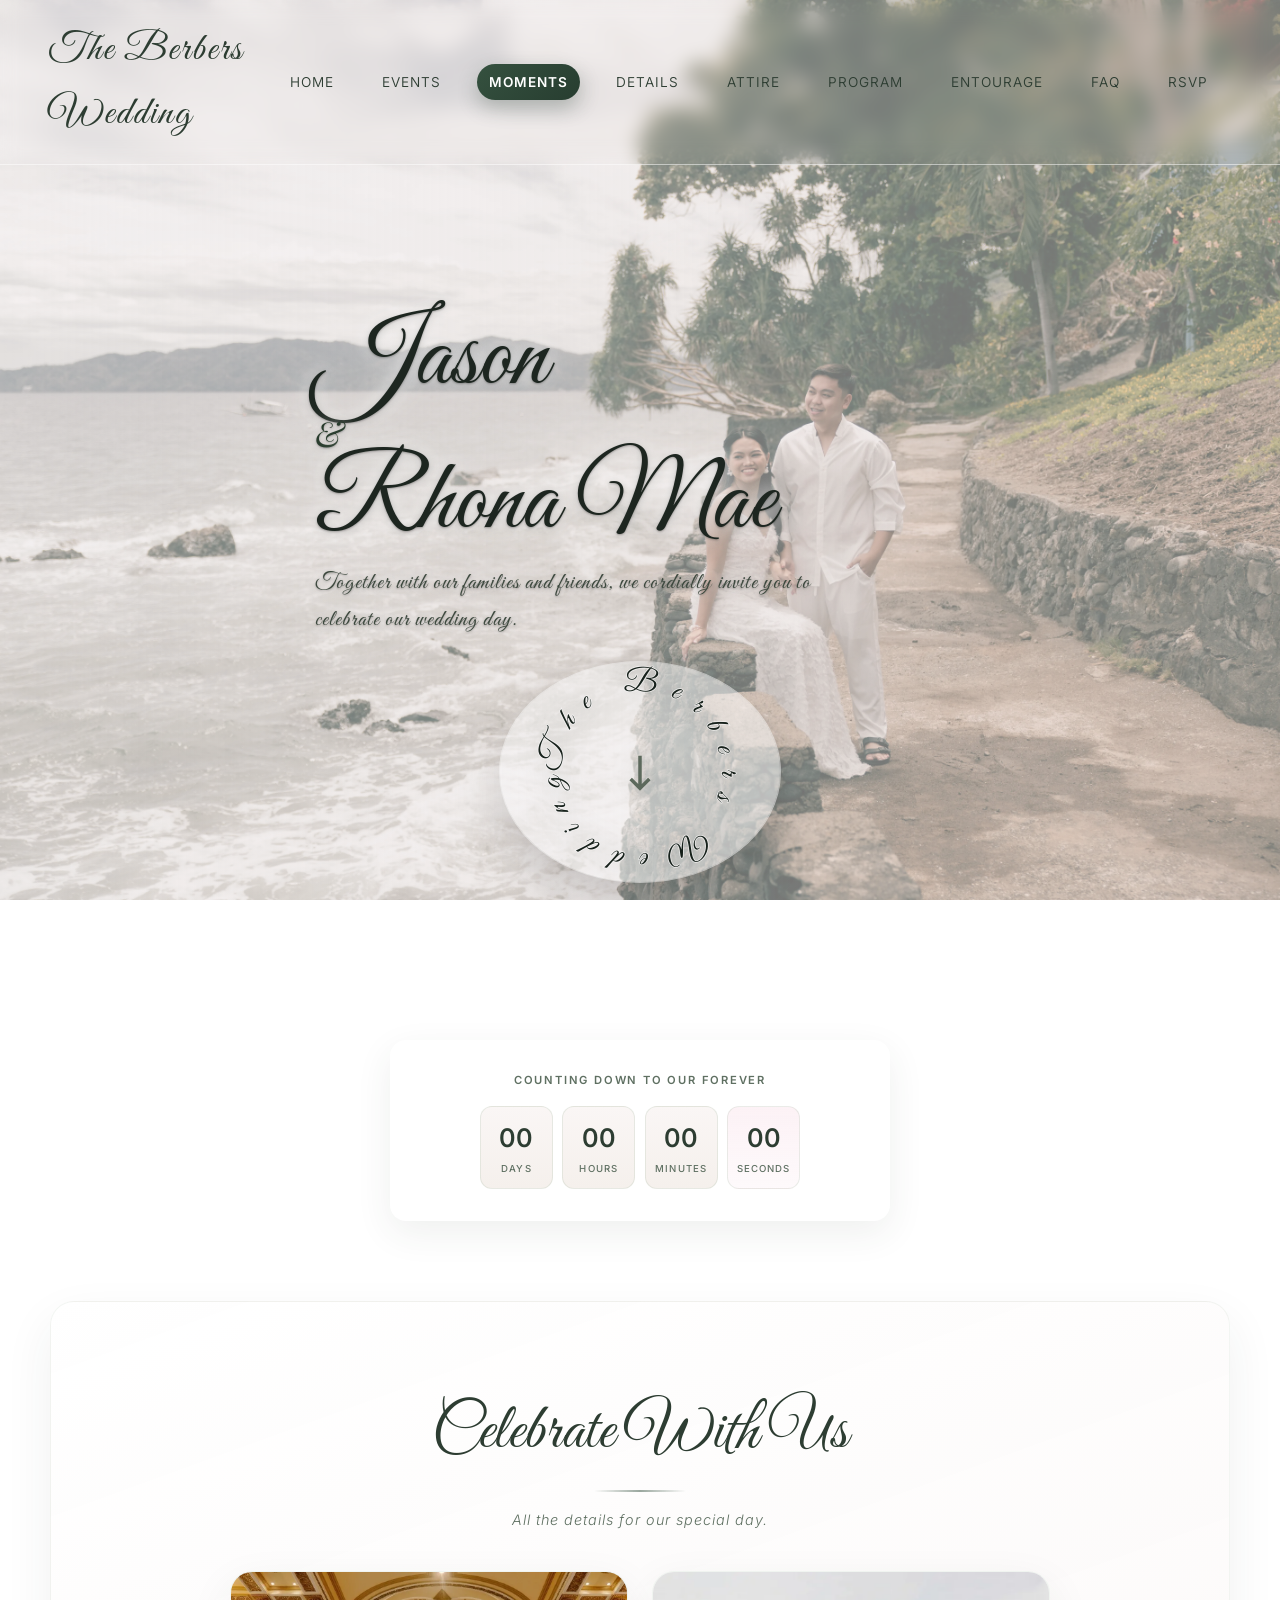
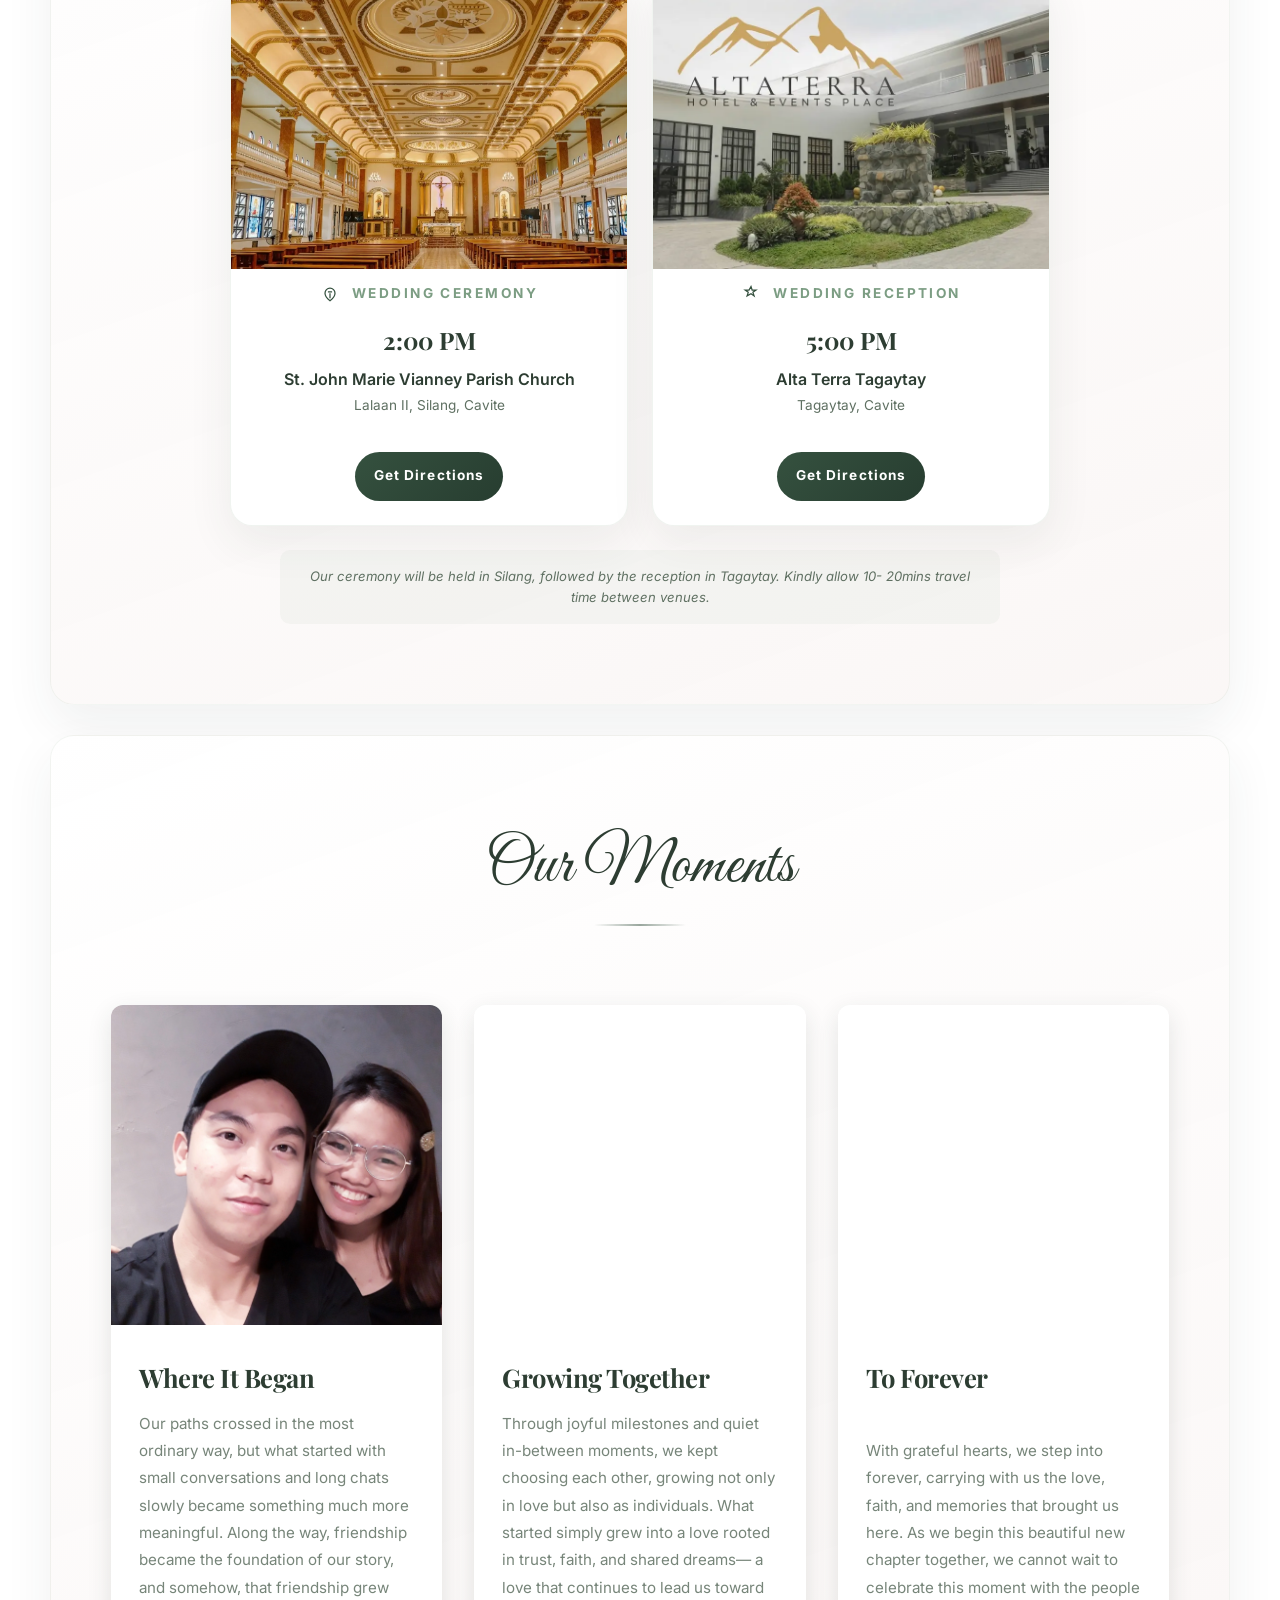
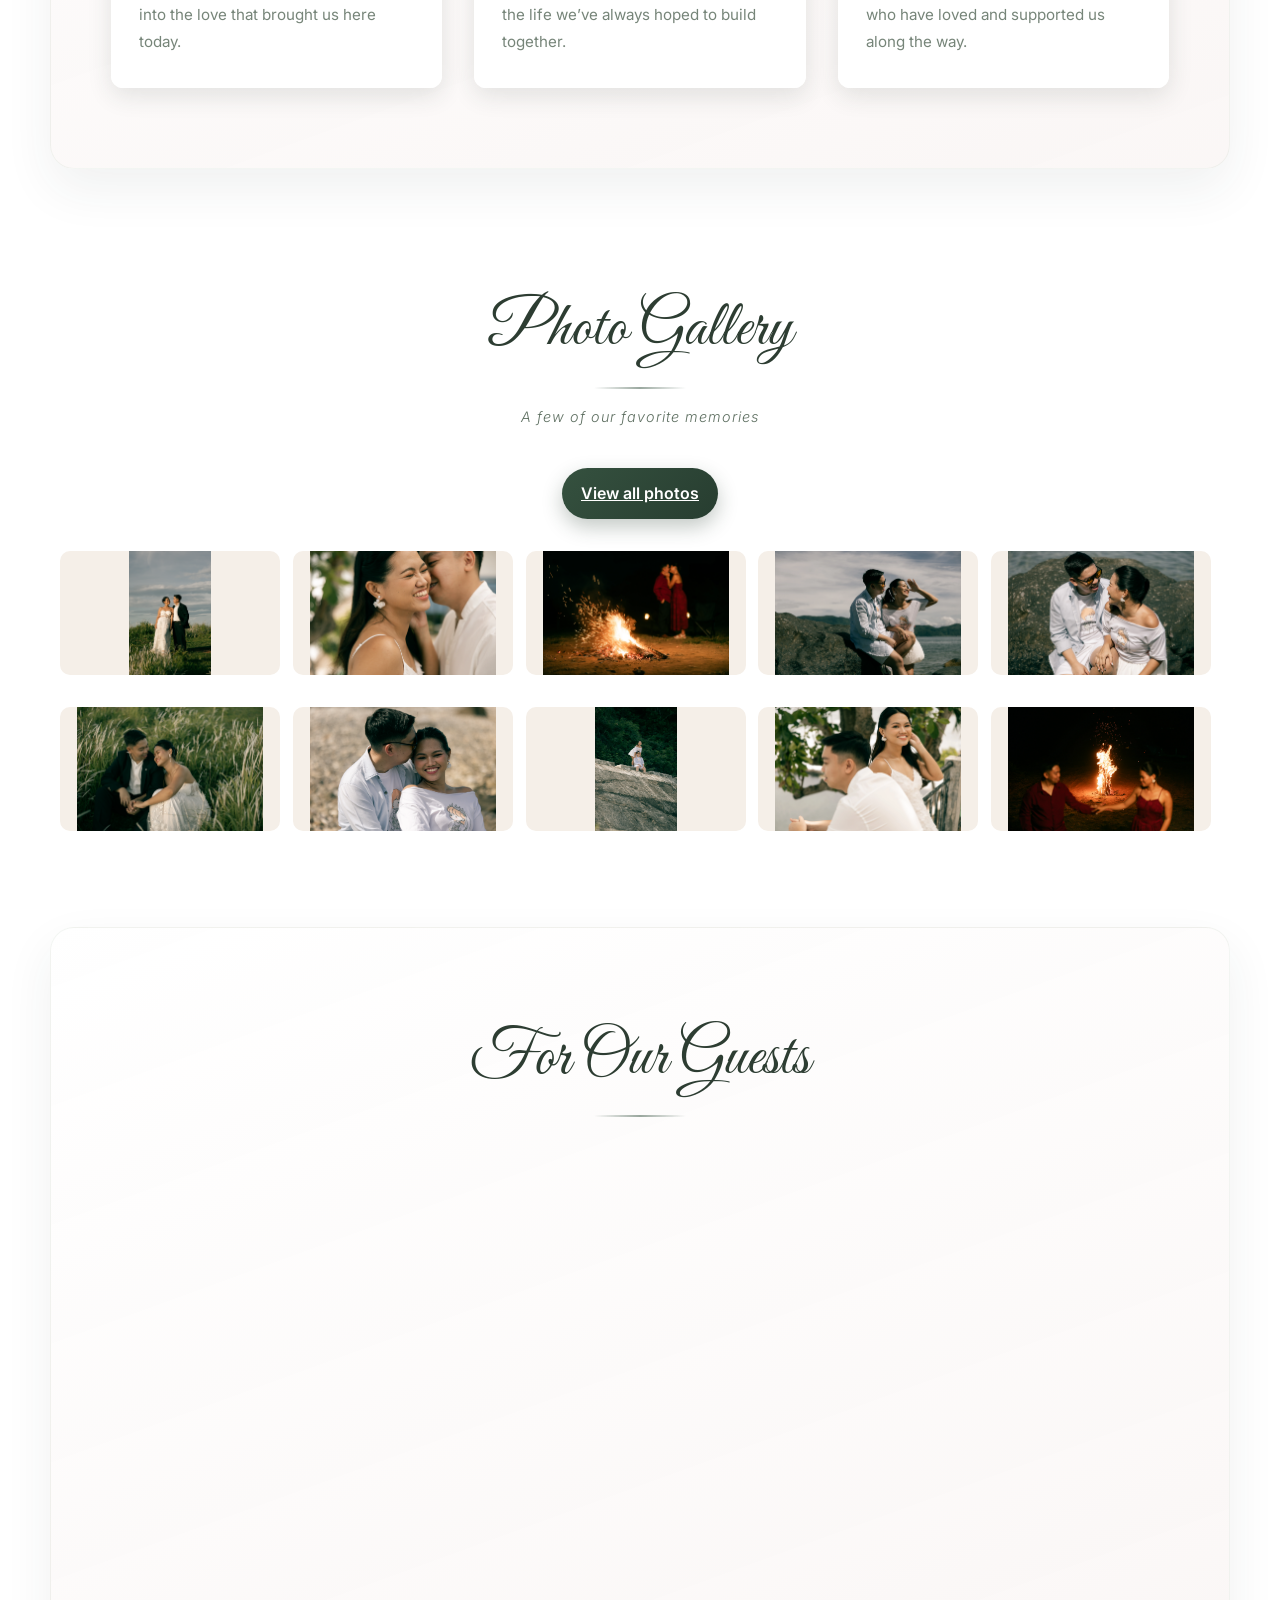
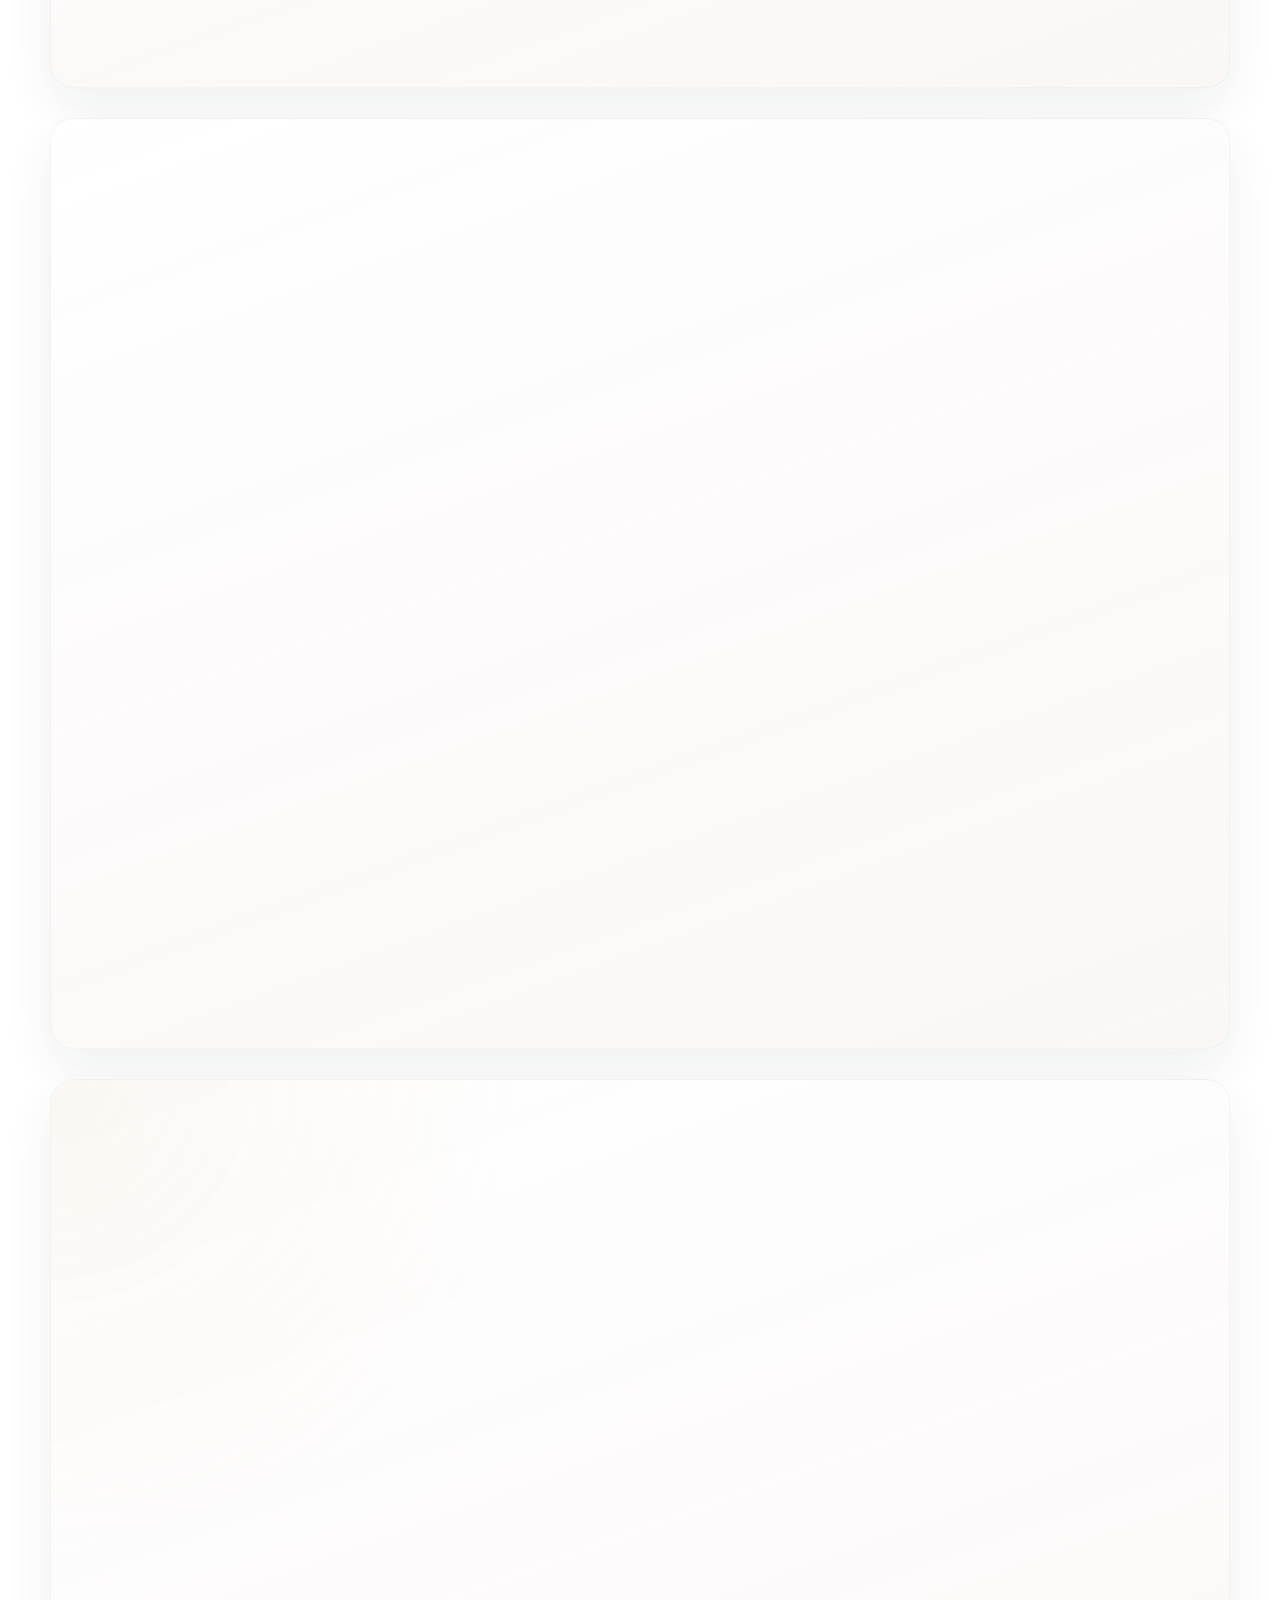
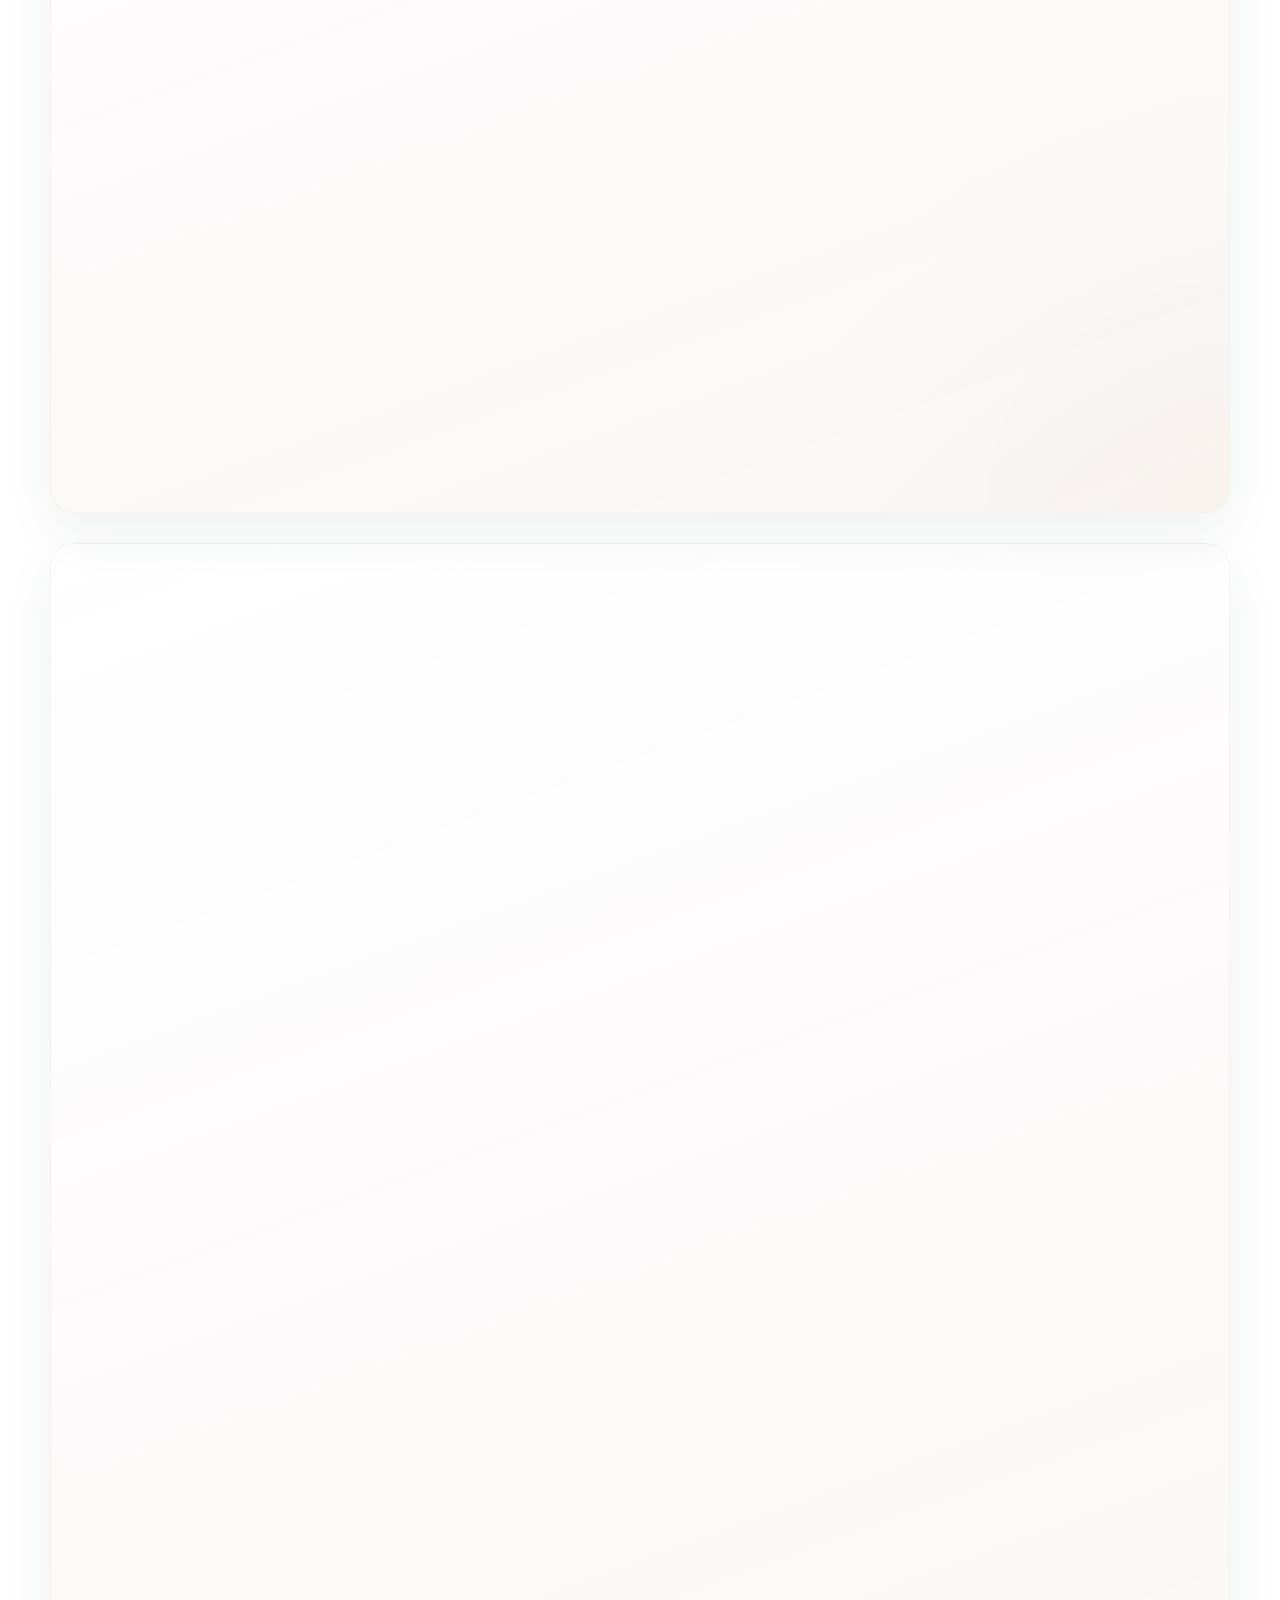
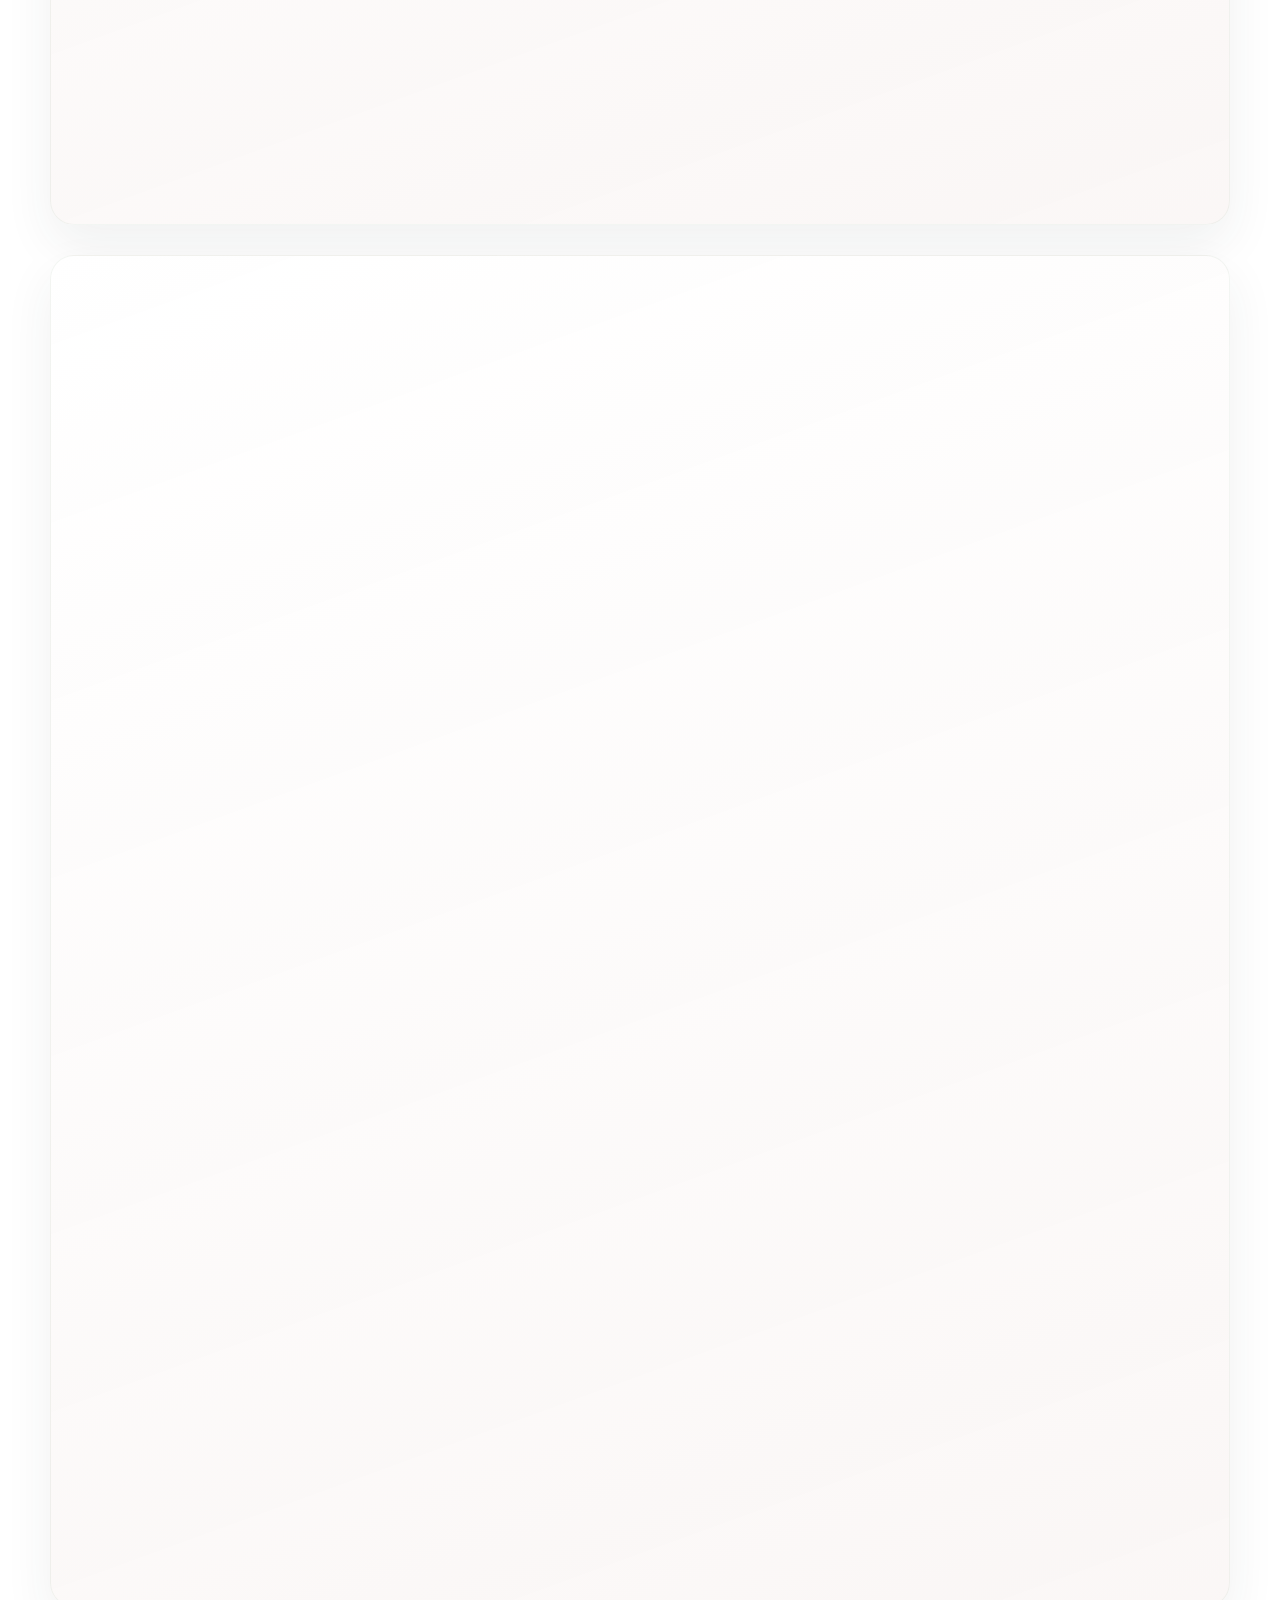
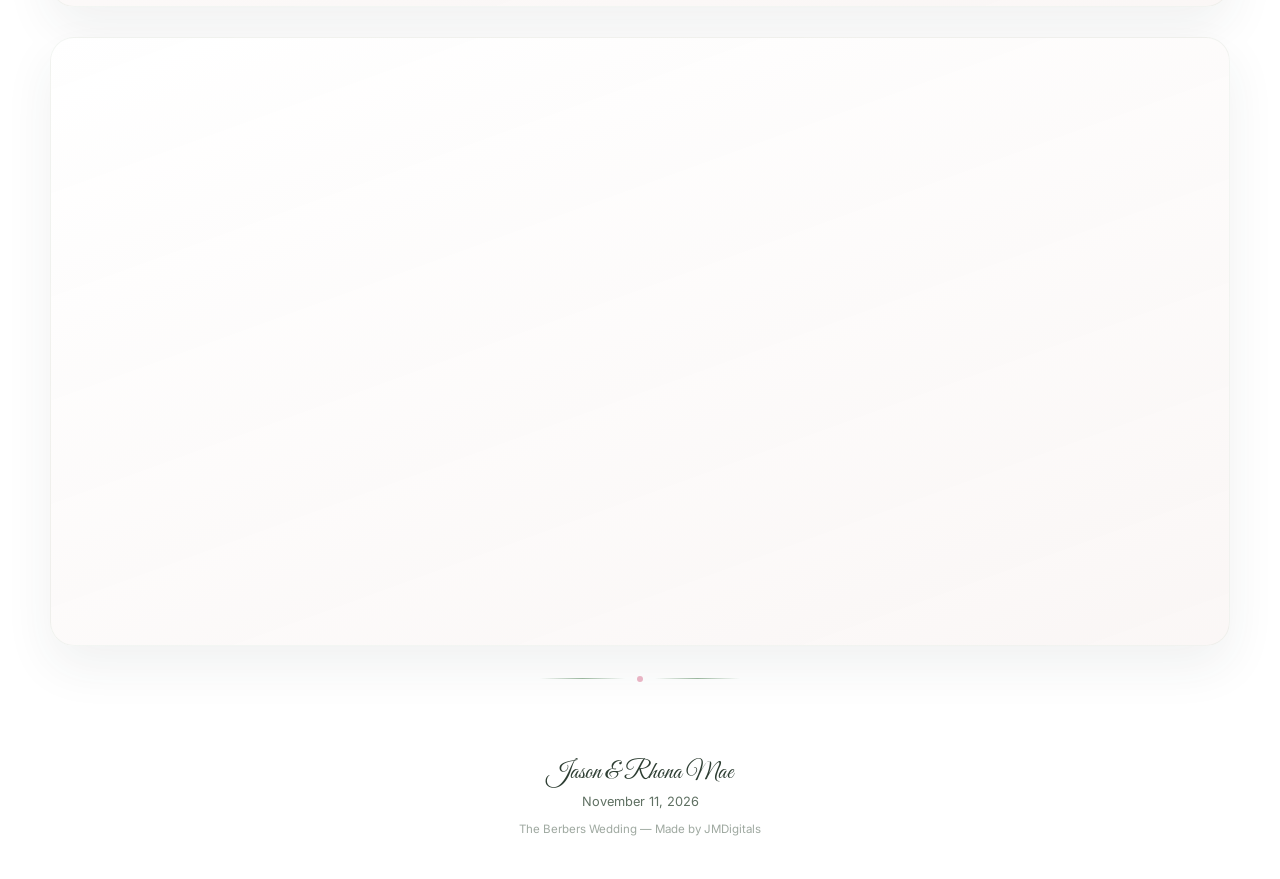
==== commit 6d65d1d3: "update ninong attire" ====
--- a/index.html
+++ b/index.html
@@ -285,7 +285,7 @@
     <div class="page-grid reveal">
       <article class="page-card">
         <figure class="page-card-media">
-          <img src="images/attire-principal.png" alt="Principal sponsors attire for the wedding" loading="lazy">
+          <img src="images/attire-principal.jpg" alt="Principal sponsors attire for the wedding" loading="lazy">
         </figure>
         <h3>Principal Sponsors</h3>
         <p><strong>Ninong:</strong> Black suit or Champagne Barong</p>
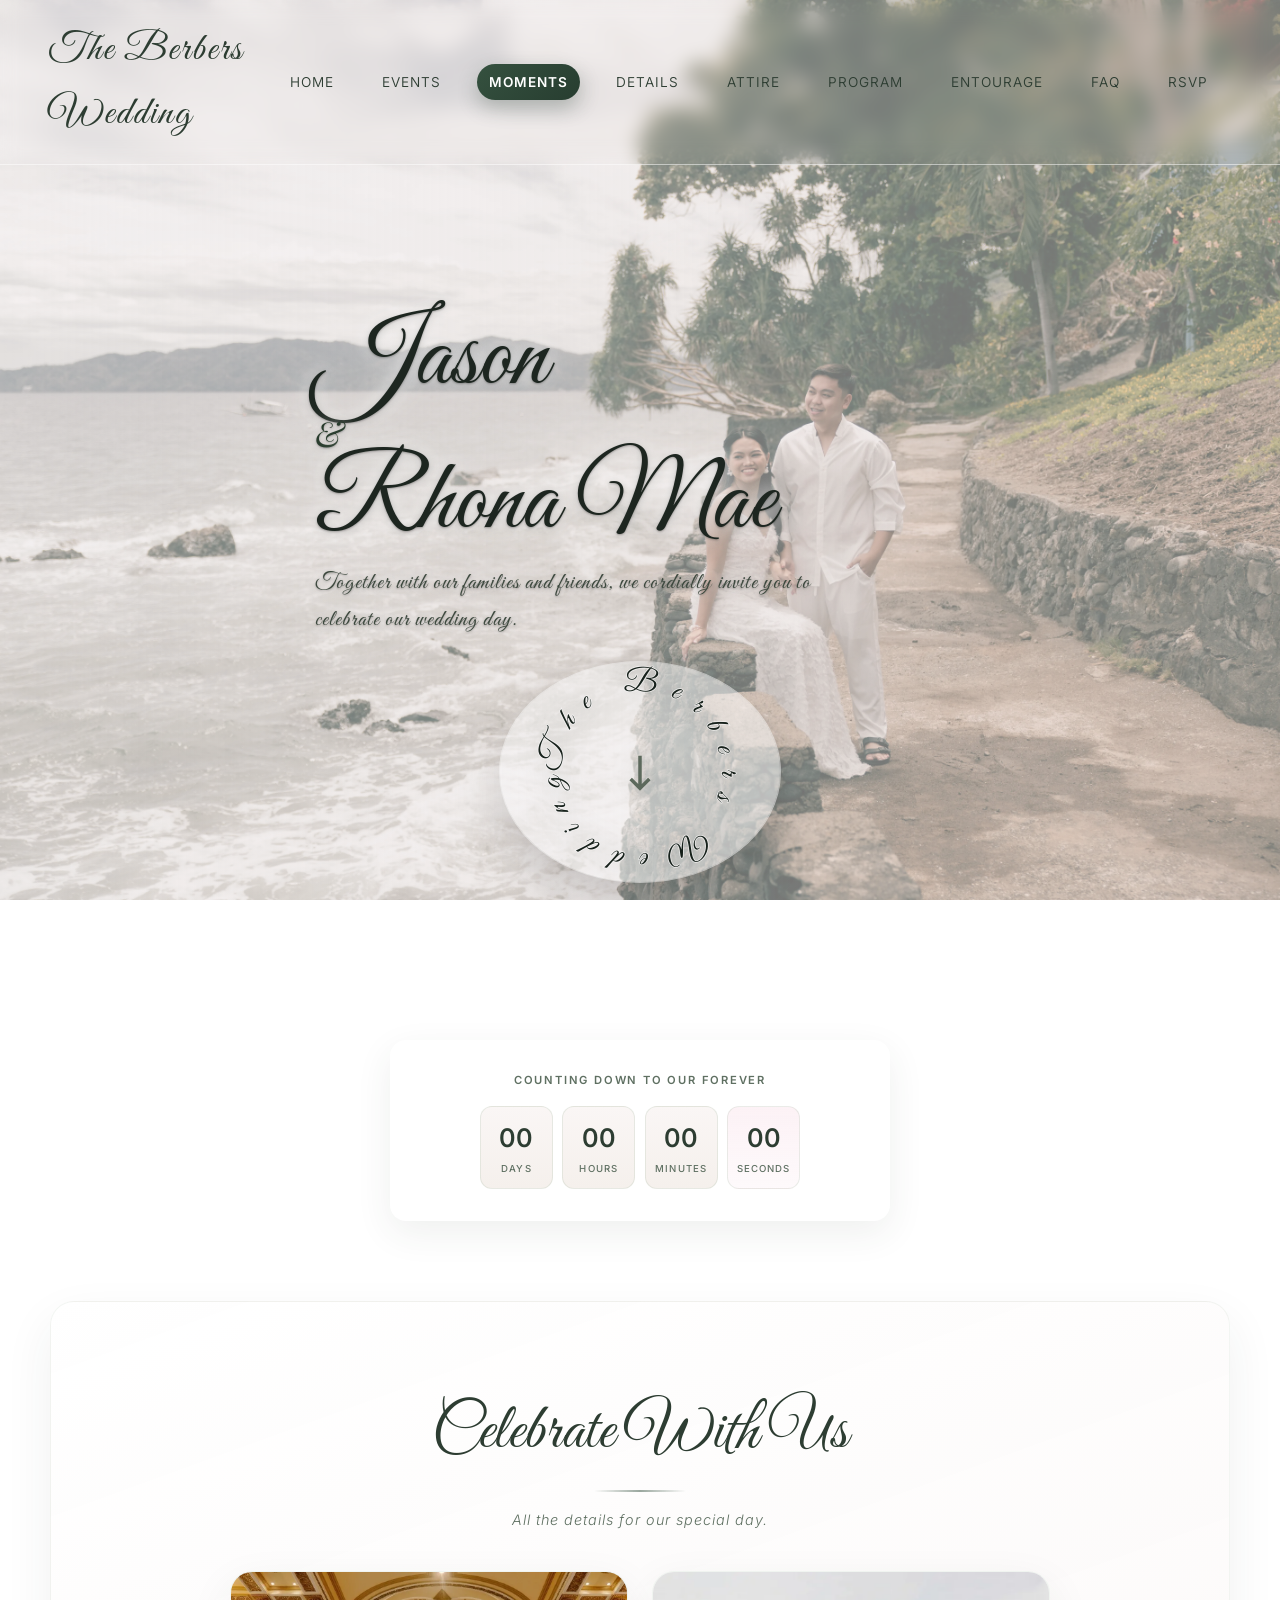
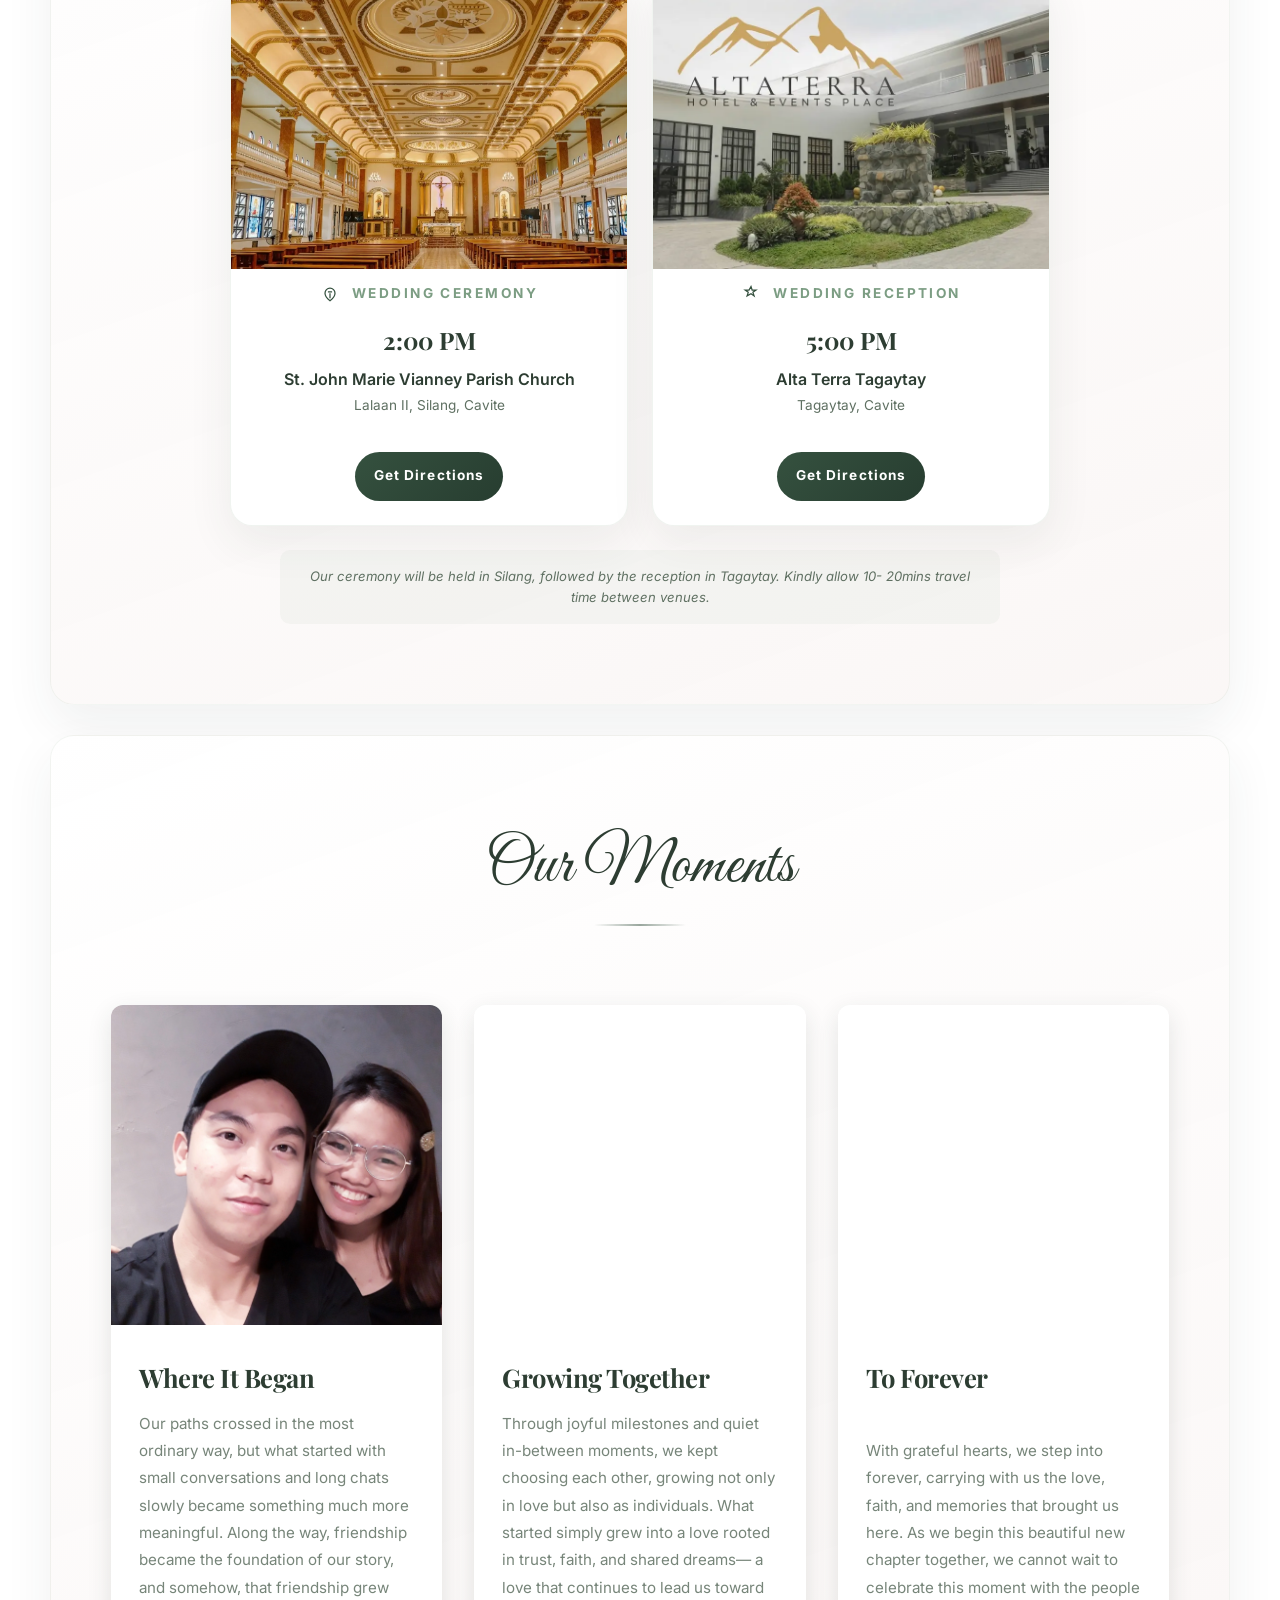
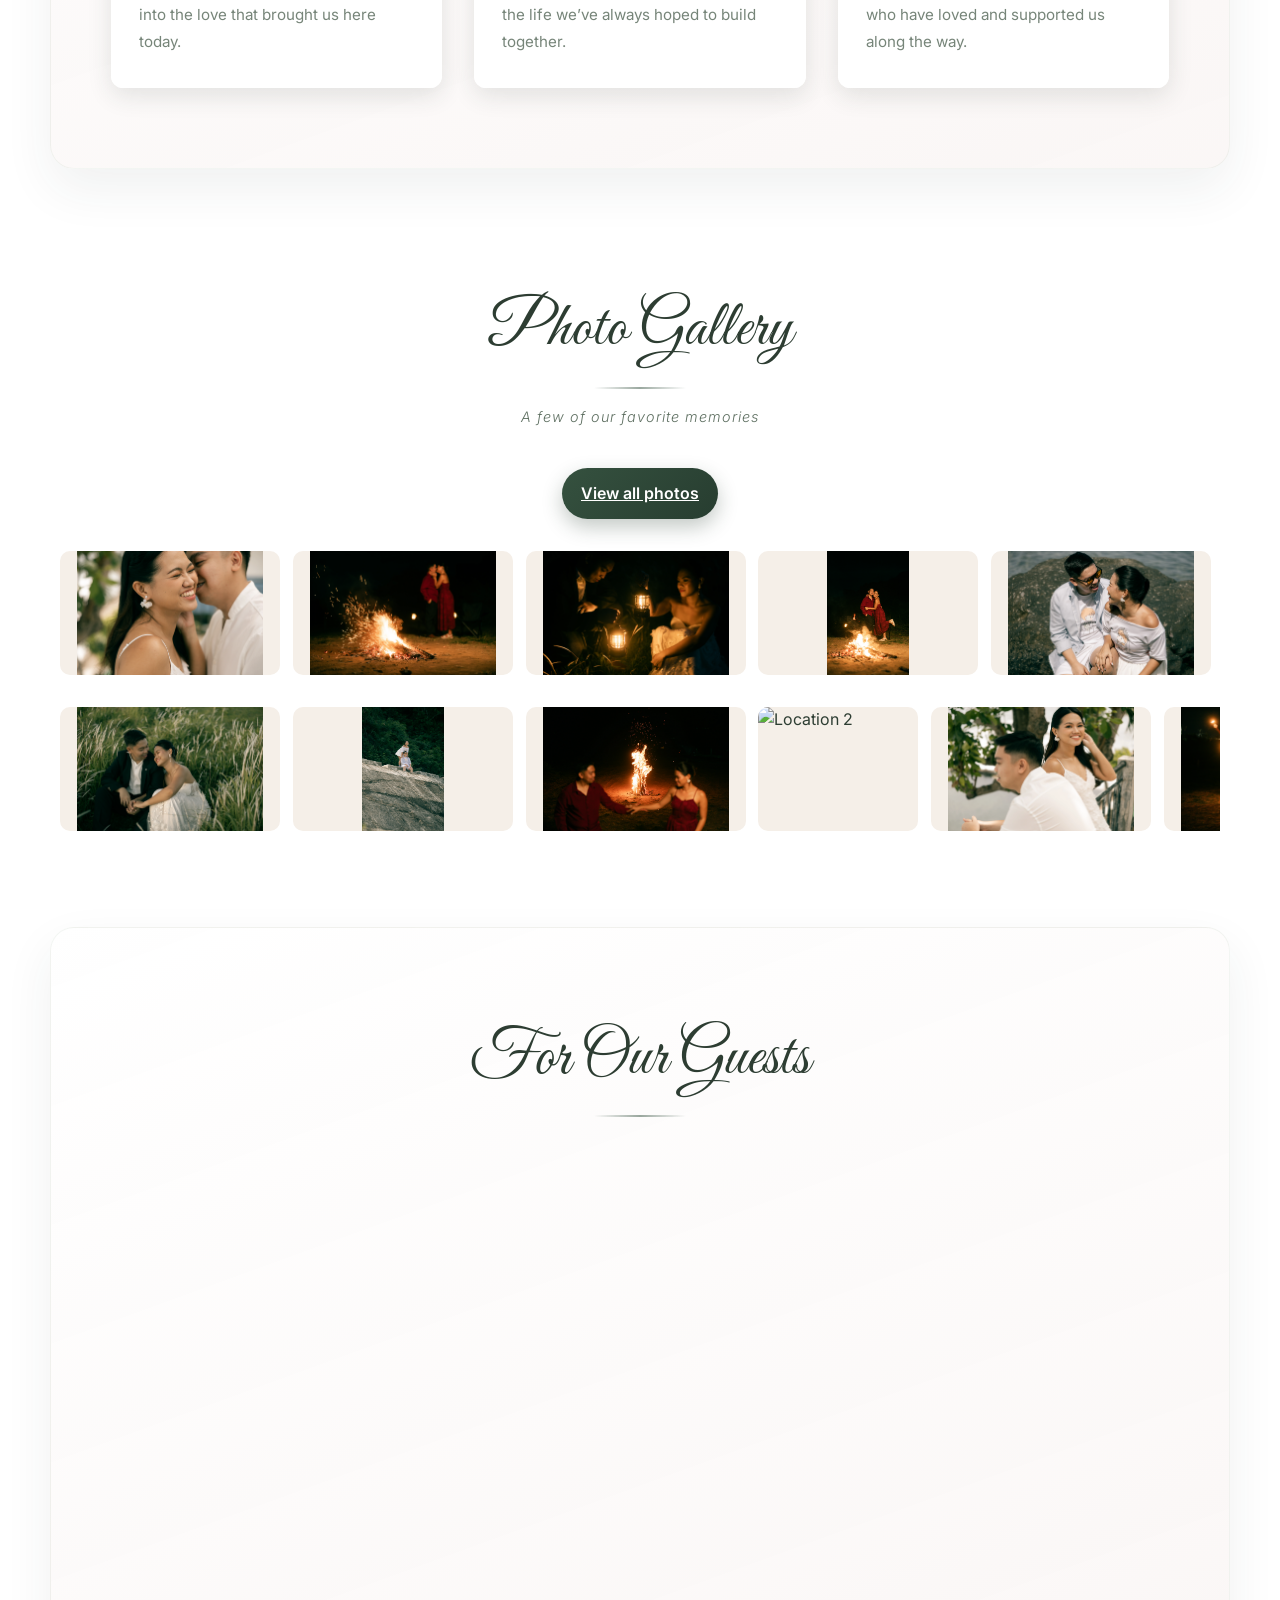
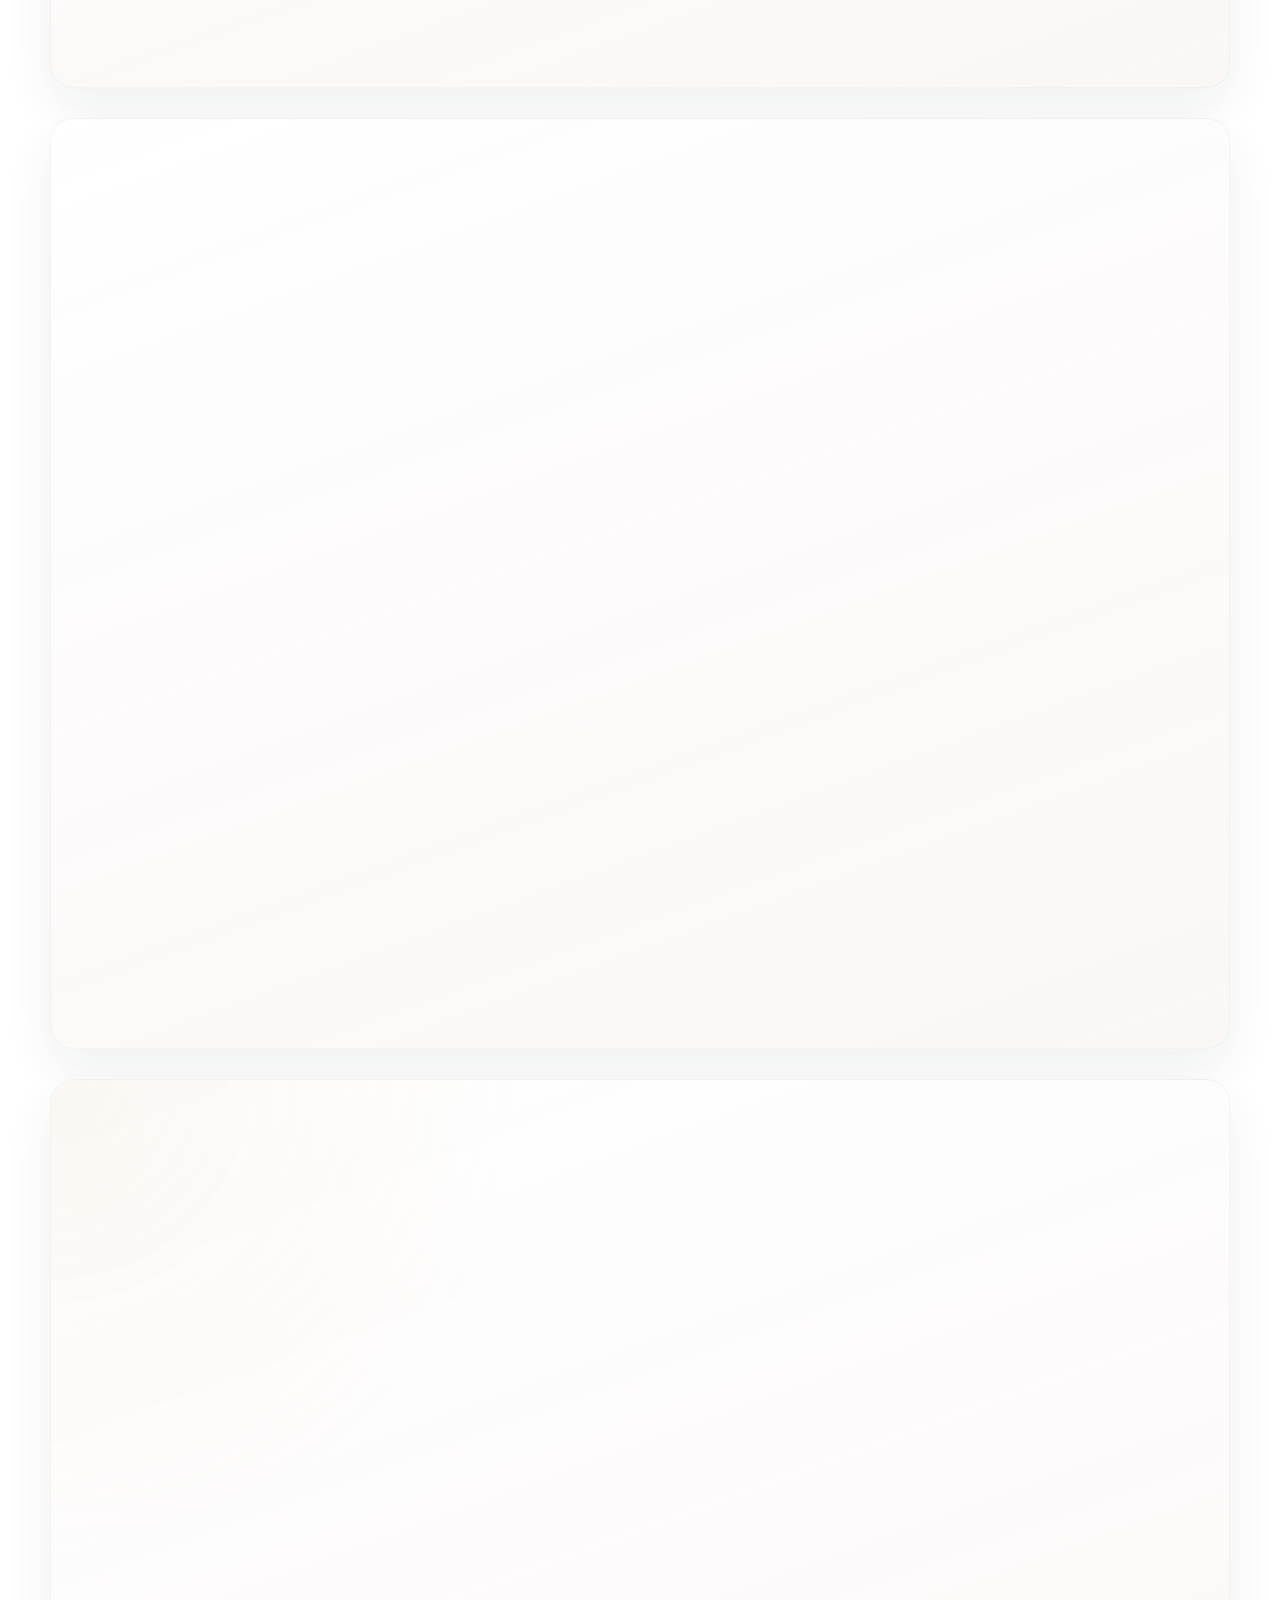
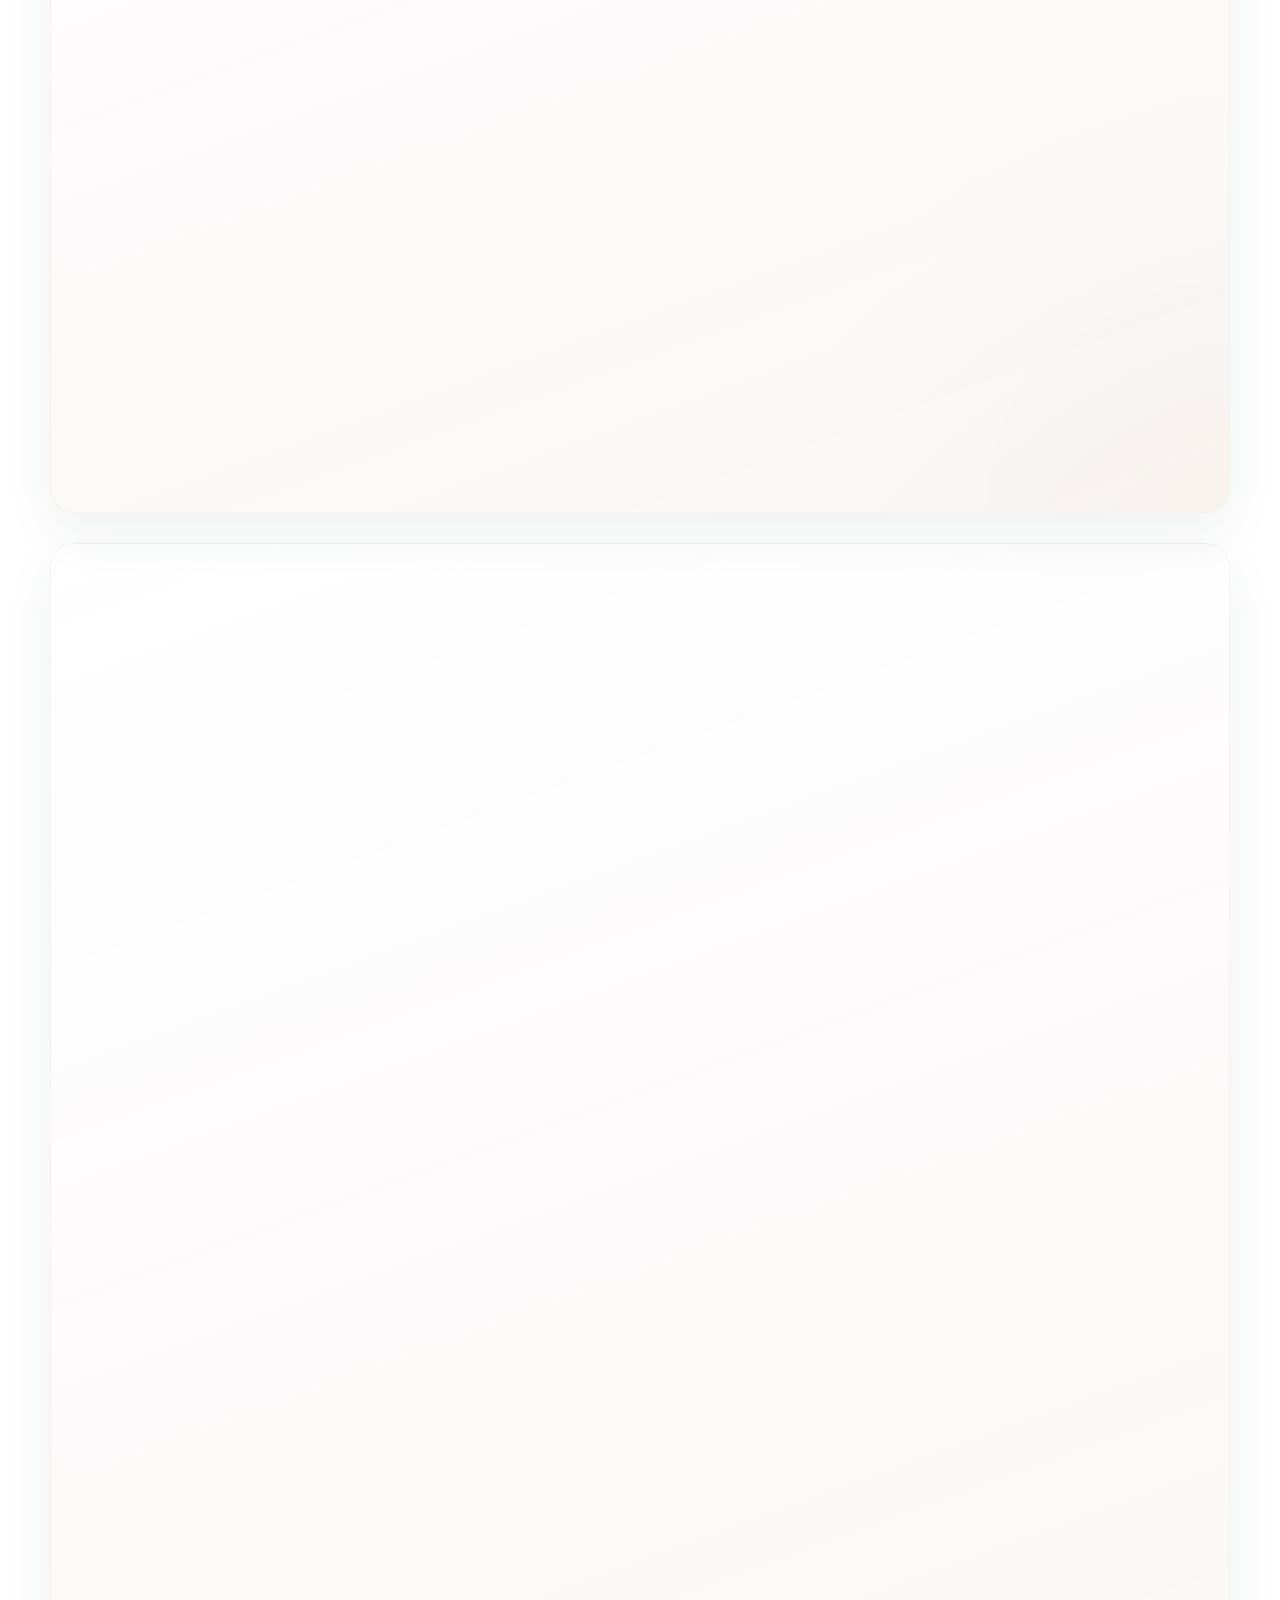
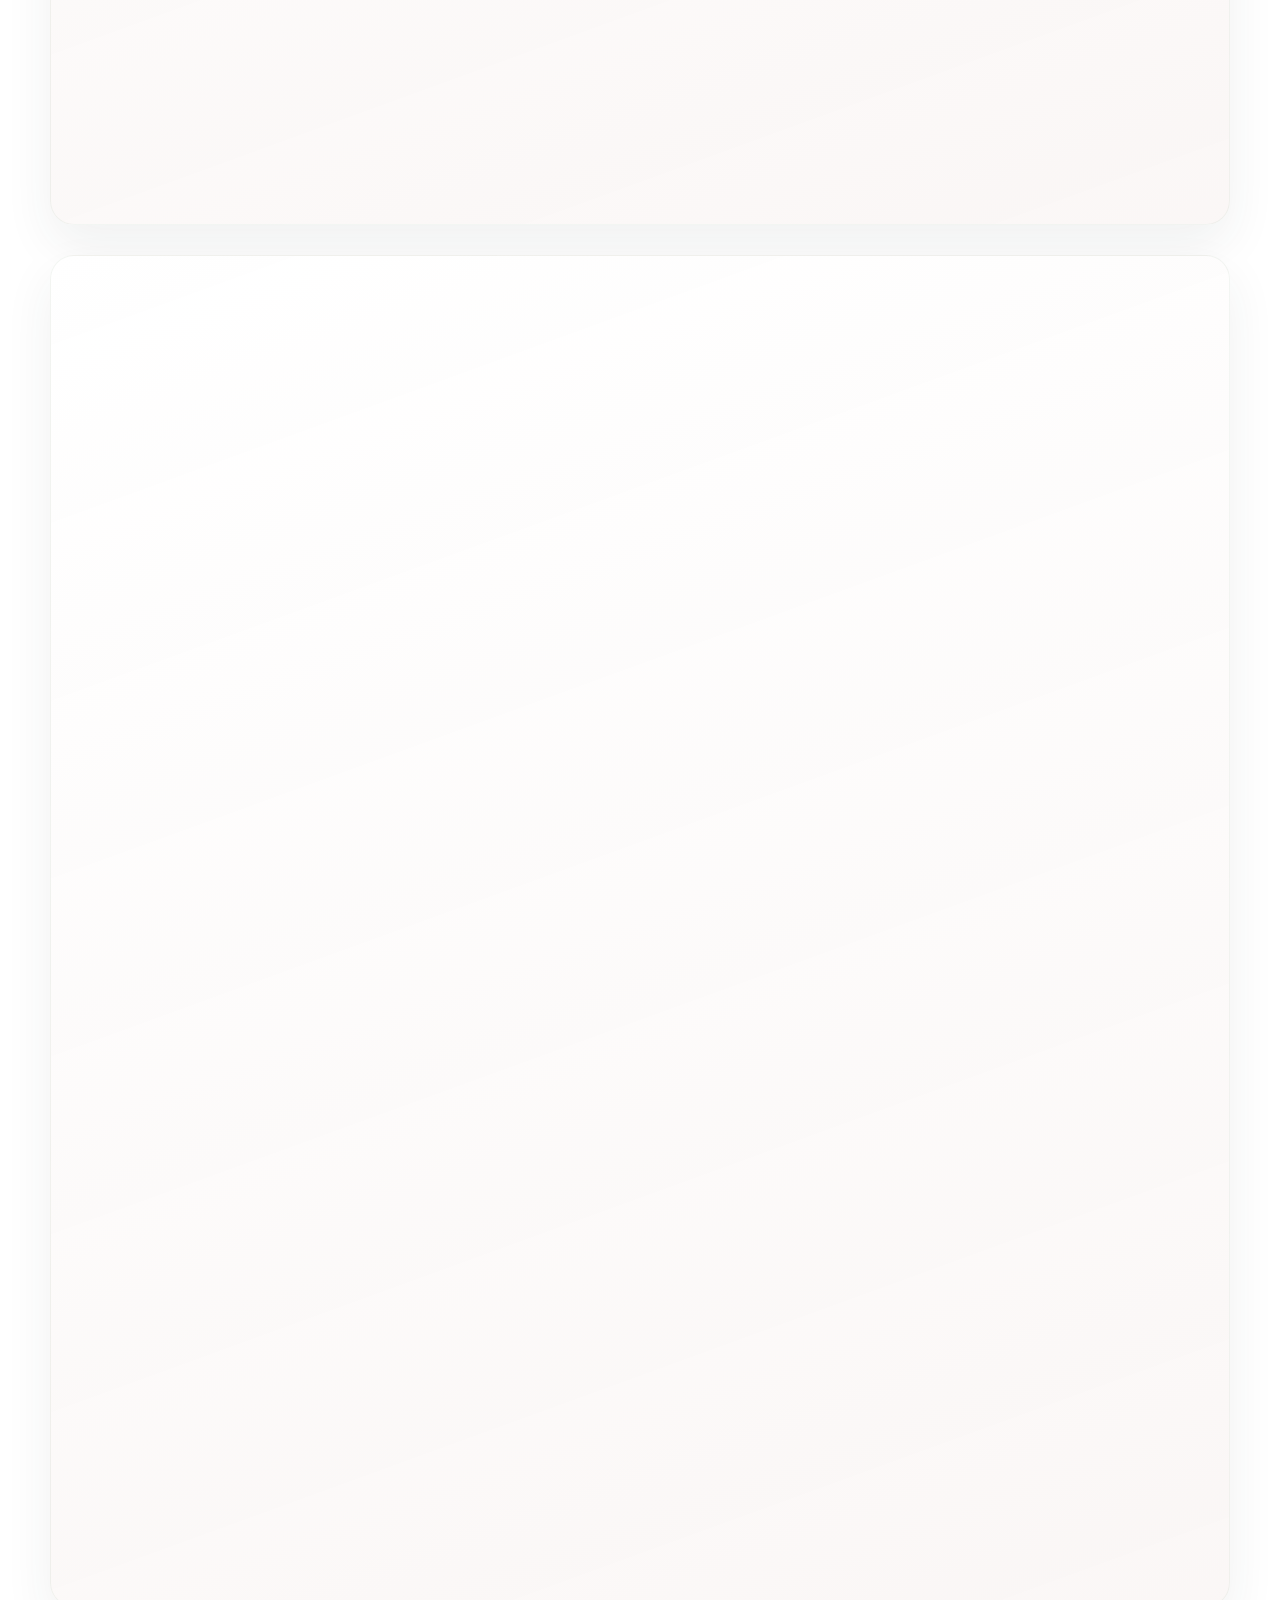
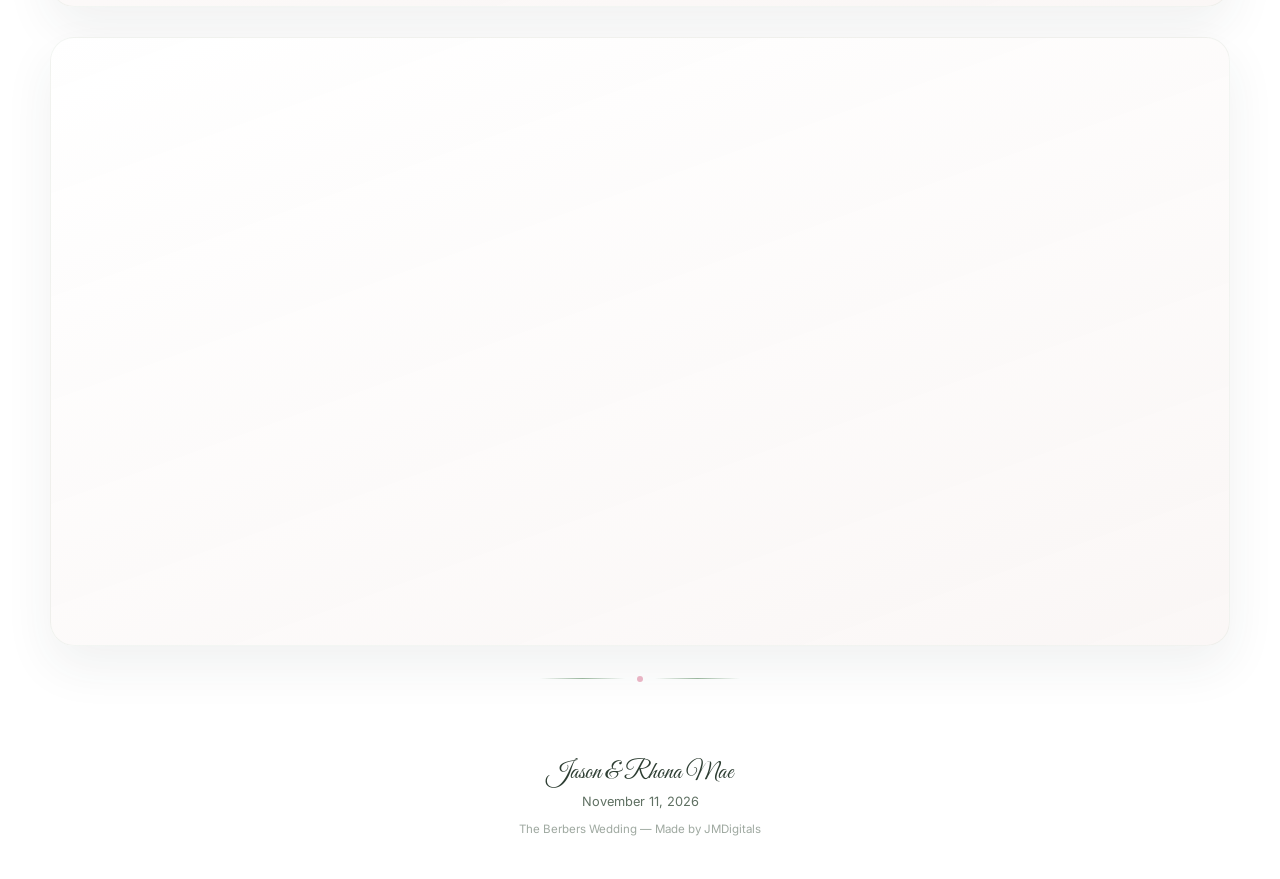
==== commit 20b600ae: "update suits" ====
--- a/index.html
+++ b/index.html
@@ -288,7 +288,7 @@
           <img src="images/attire-principal.jpg" alt="Principal sponsors attire for the wedding" loading="lazy">
         </figure>
         <h3>Principal Sponsors</h3>
-        <p><strong>Ninong:</strong> Black suit or Champagne Barong</p>
+        <p><strong>Ninong:</strong> Black suit</p>
         <p><strong>Ninang:</strong> Long gown in gray or silver</p>
         <p>Please keep your attire elegant and refined for the ceremony.</p>
       </article>
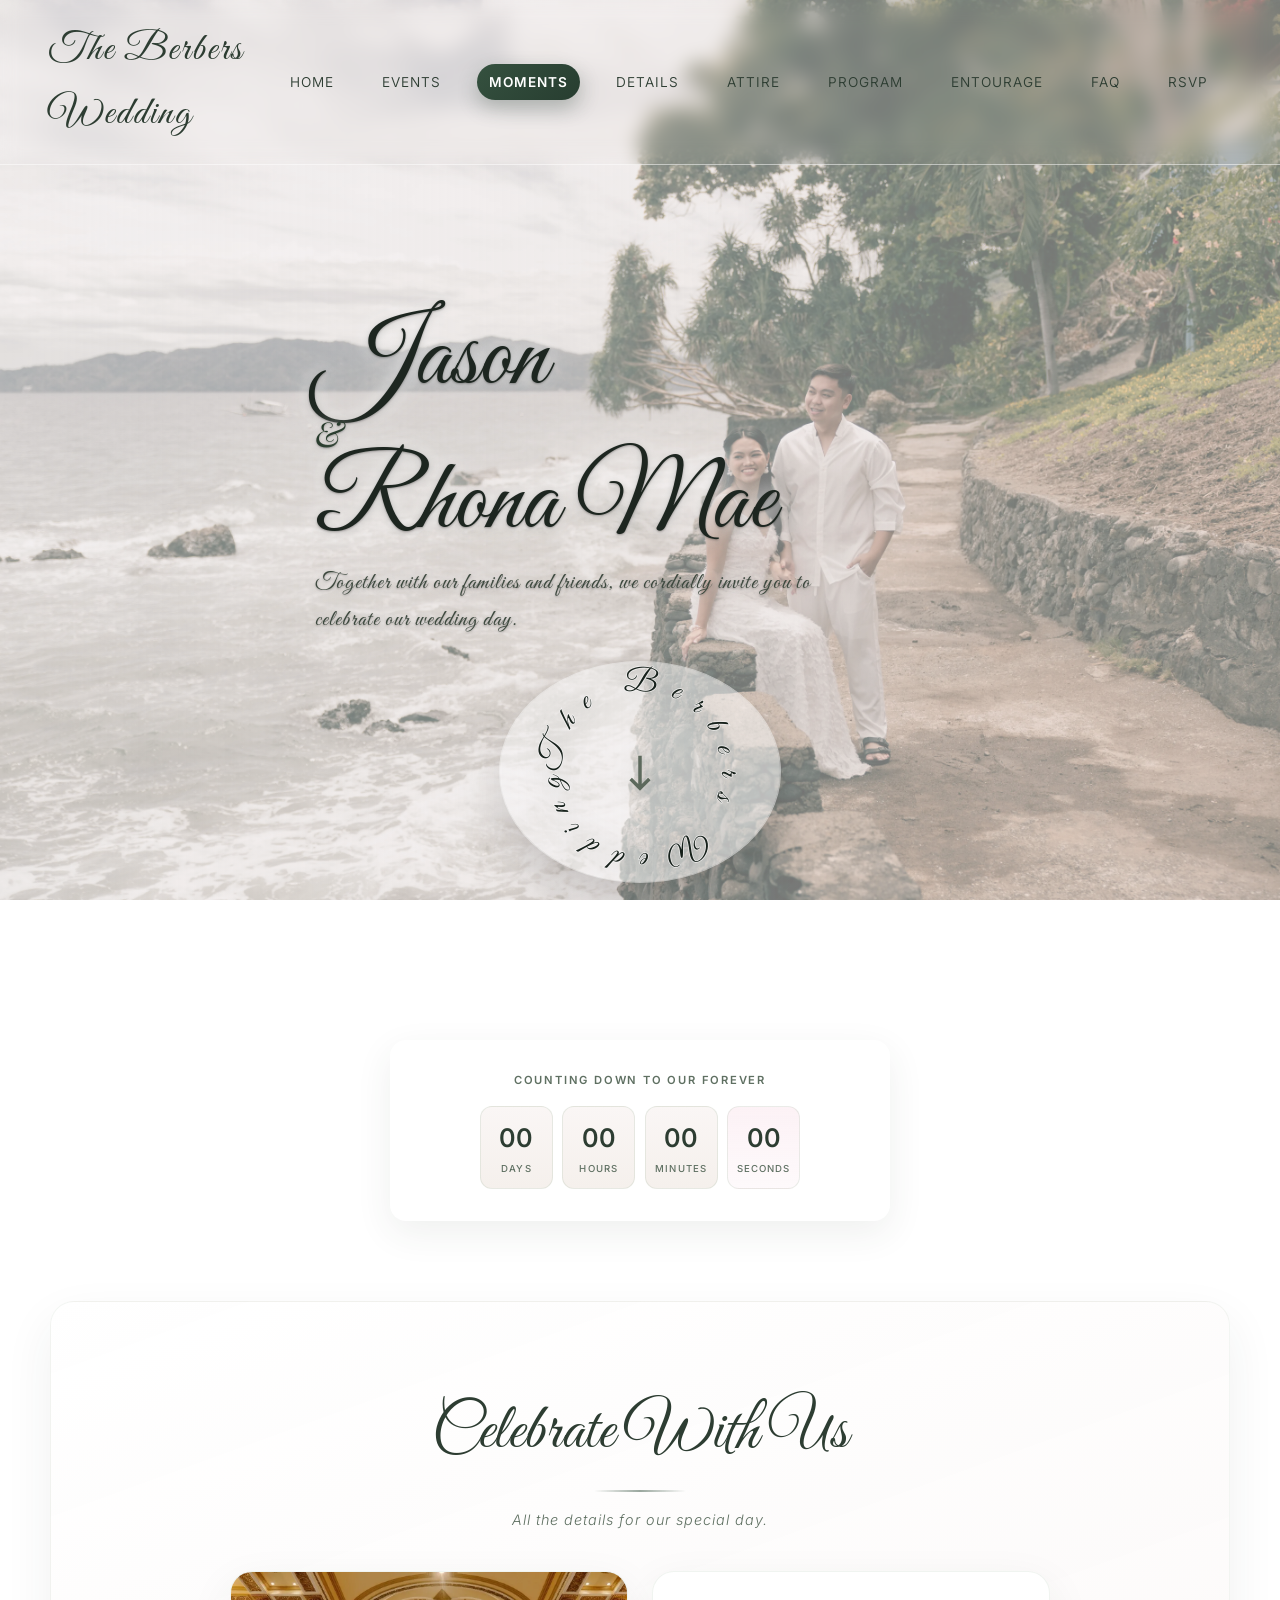
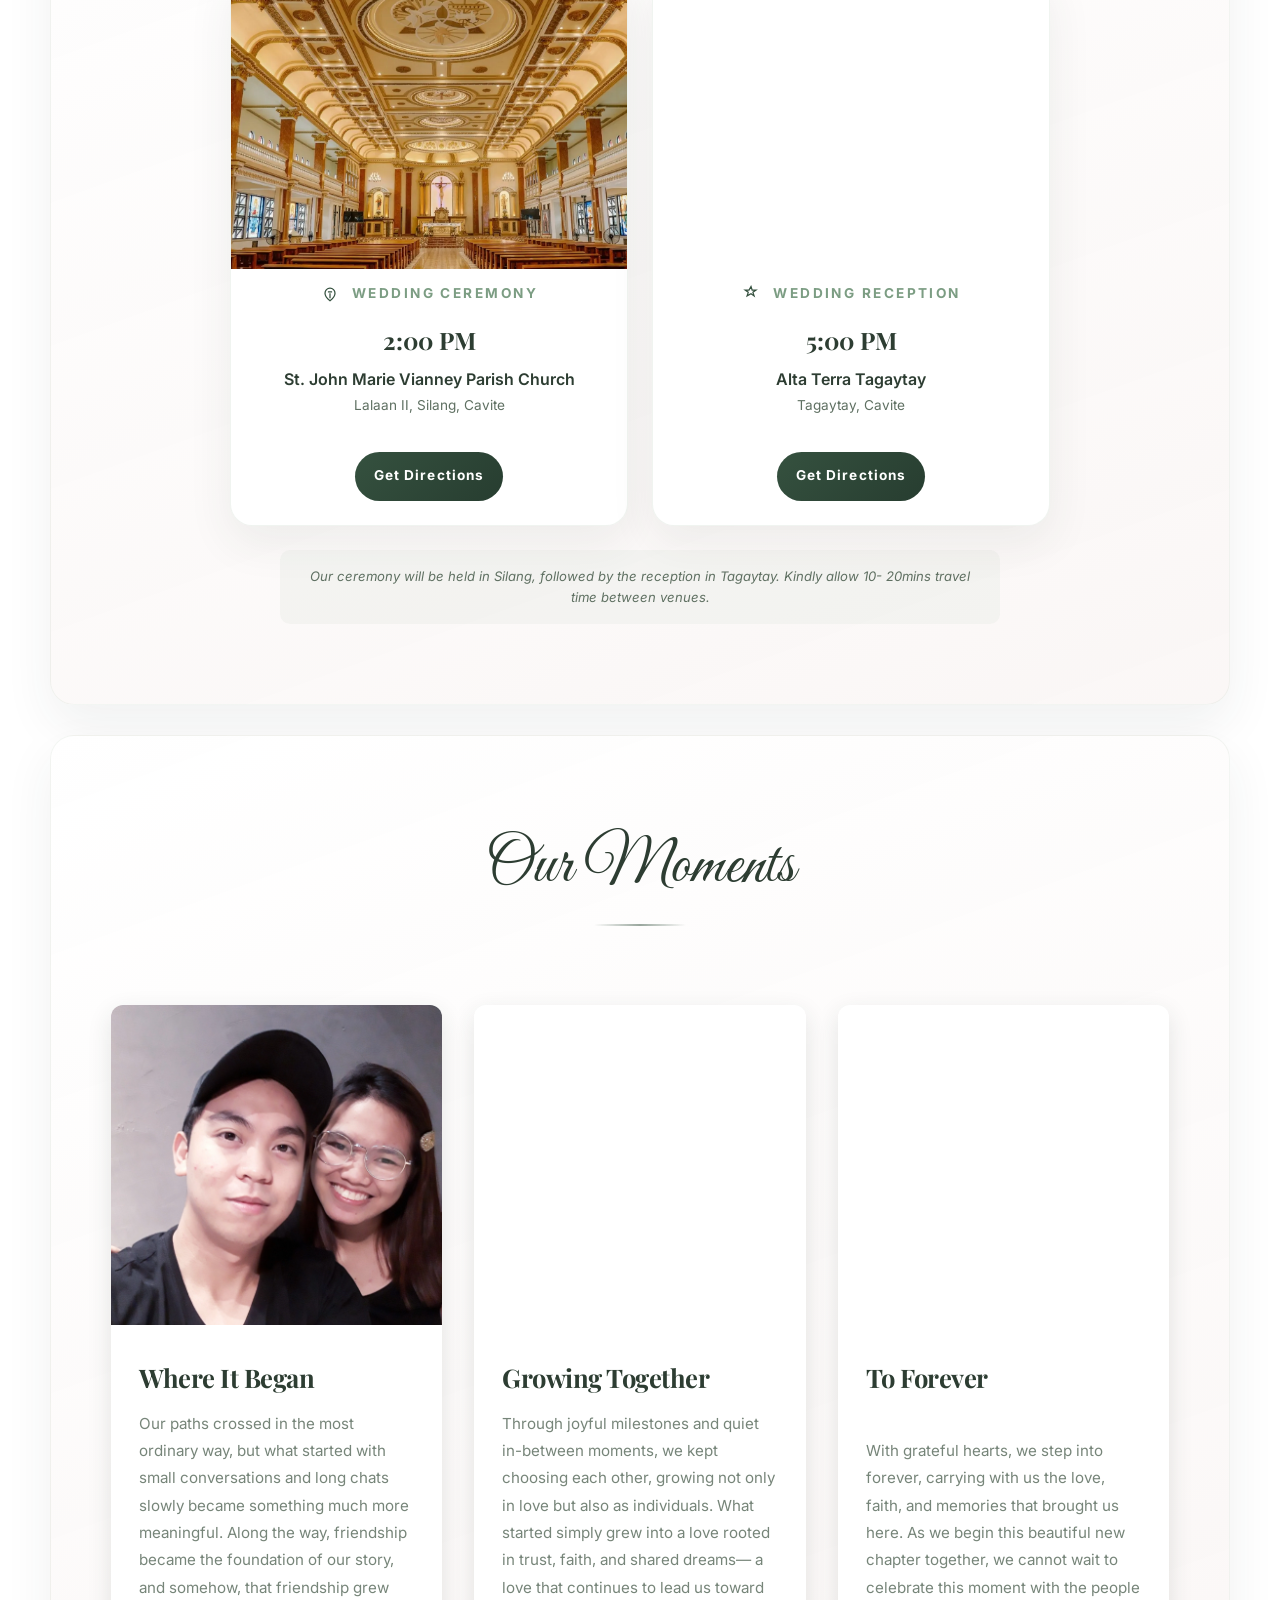
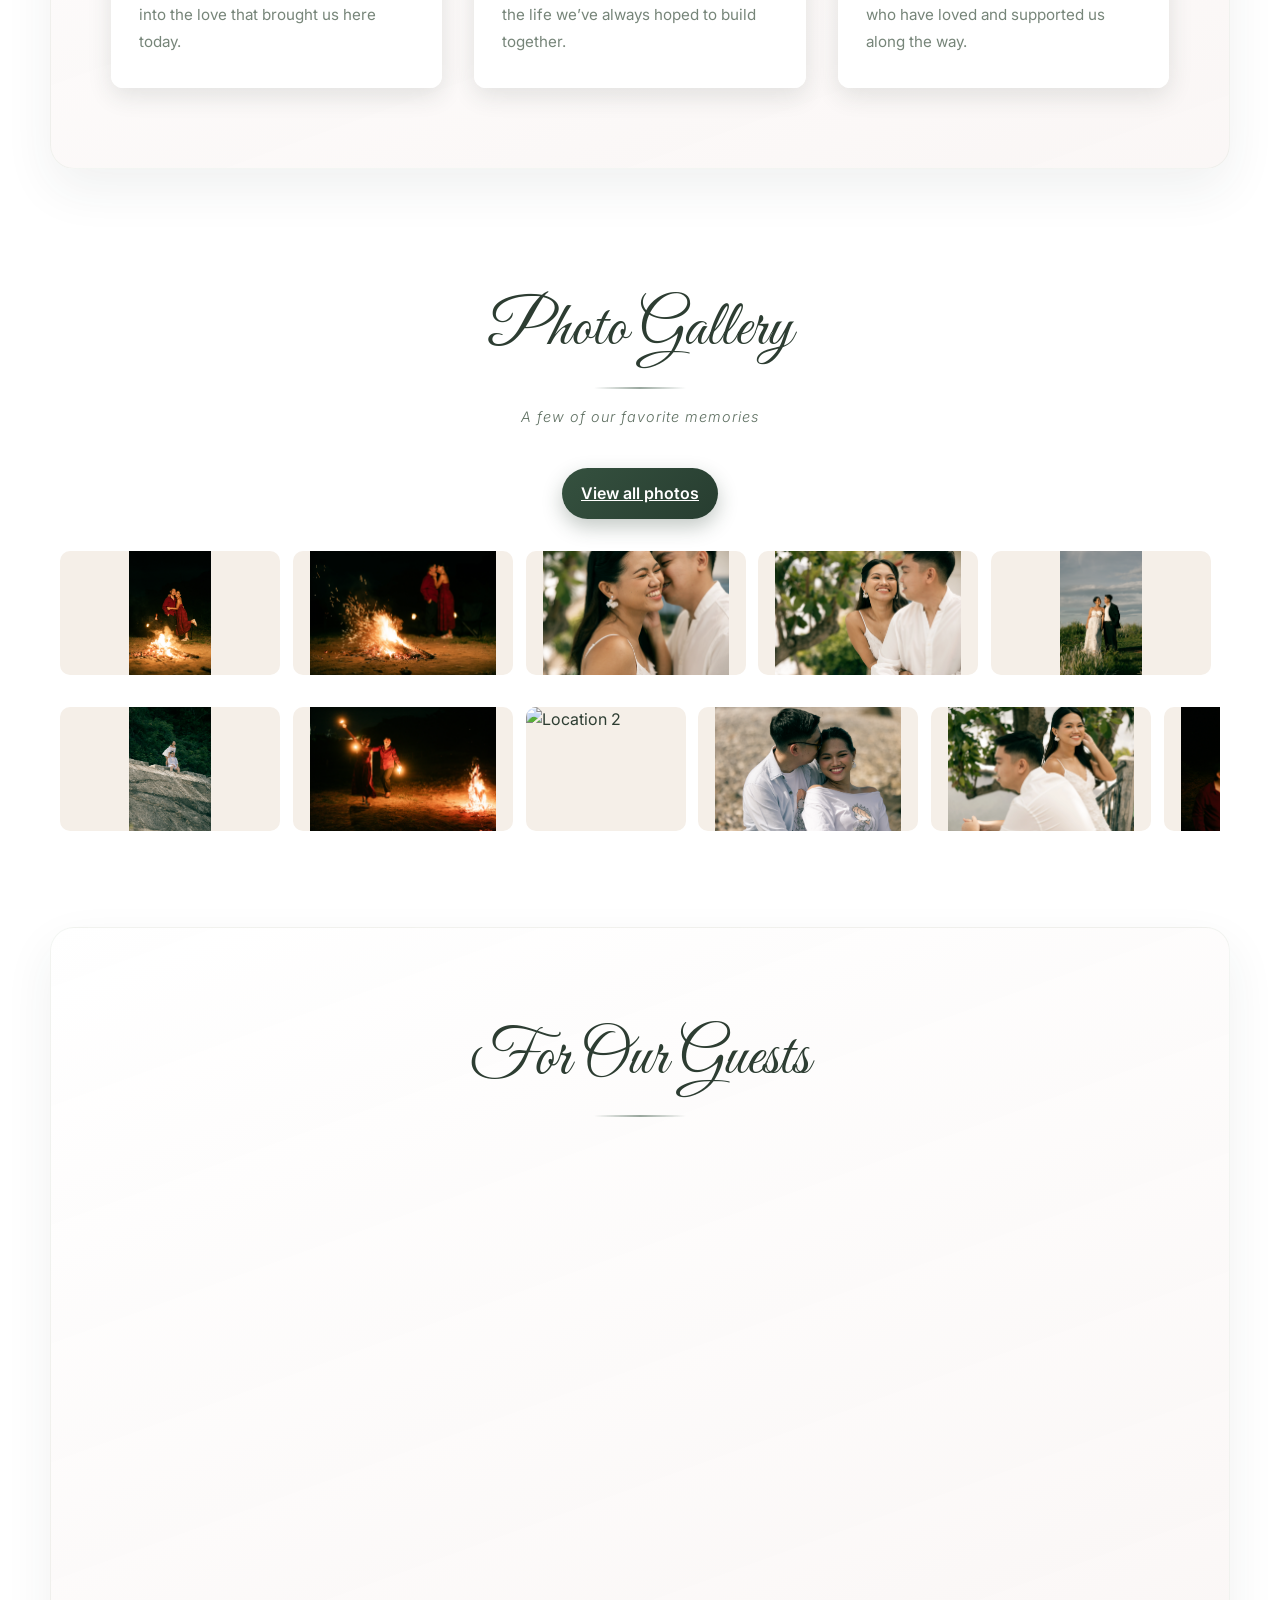
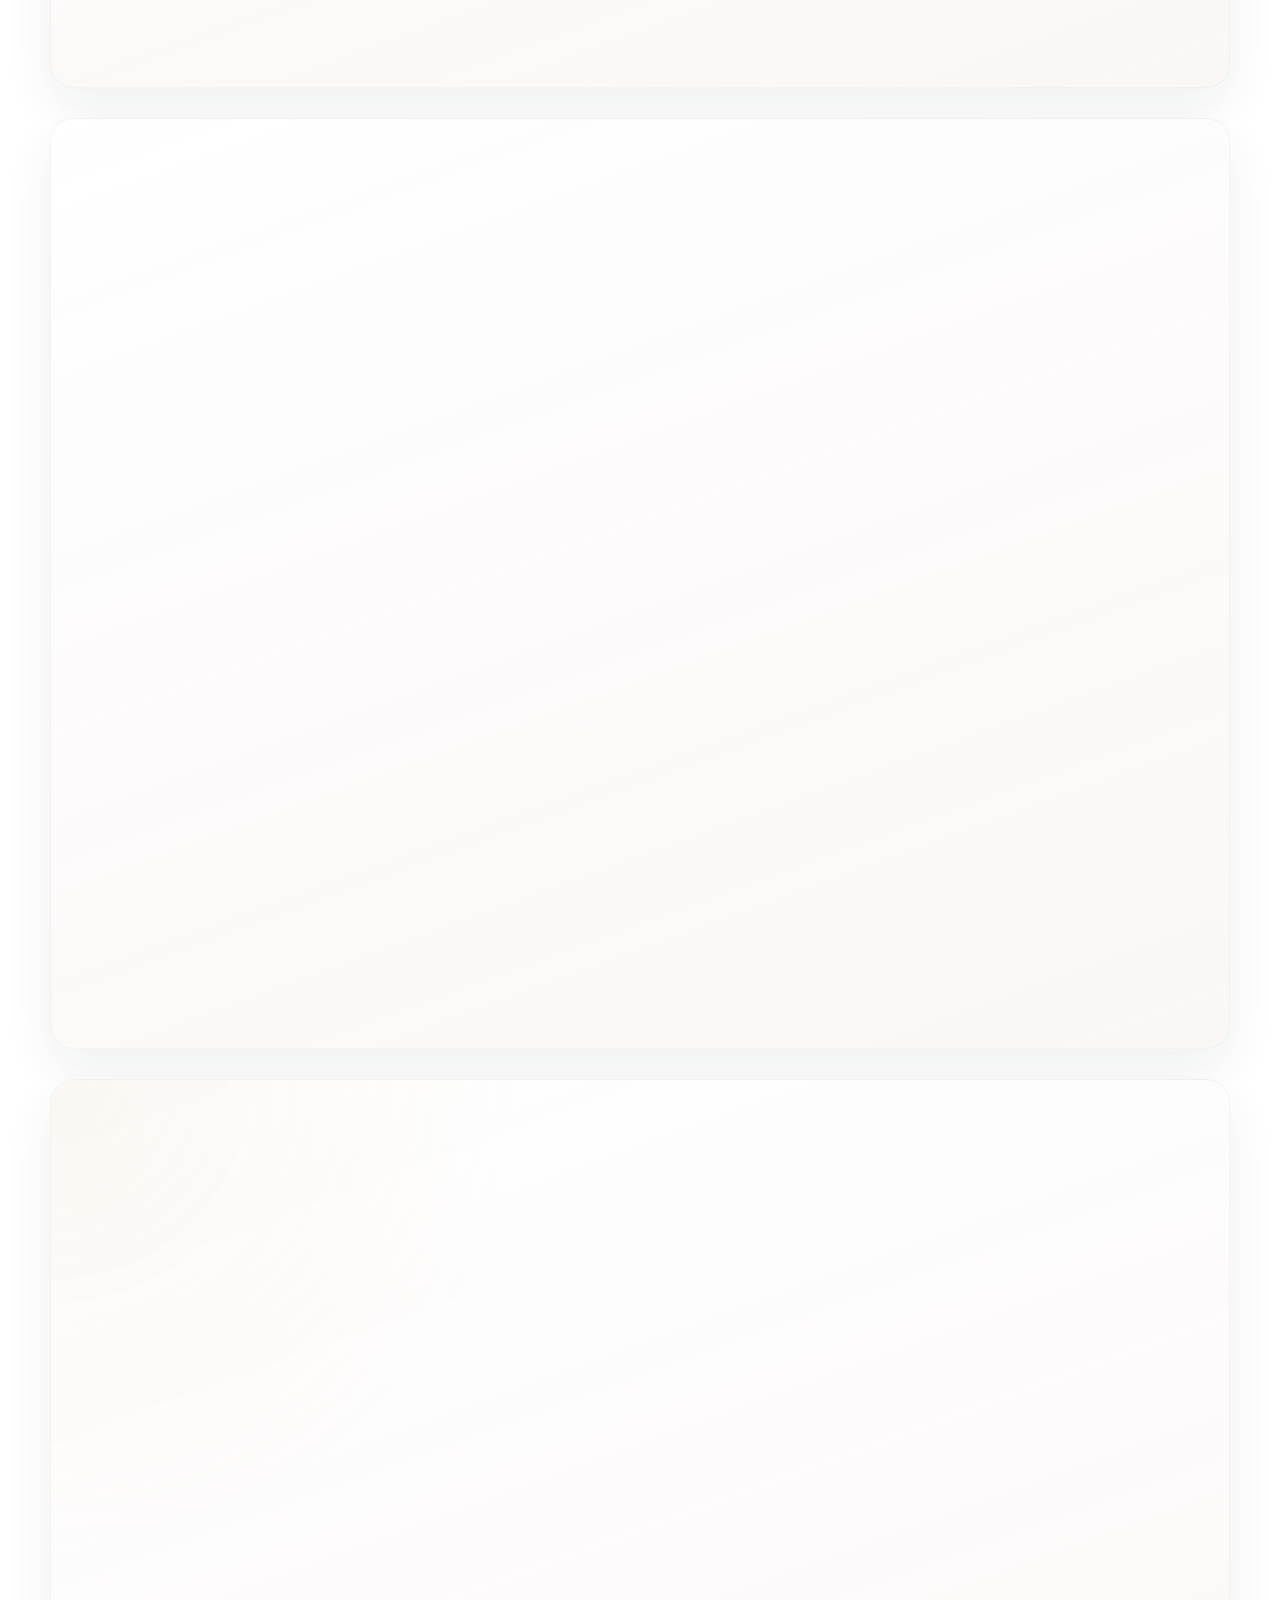
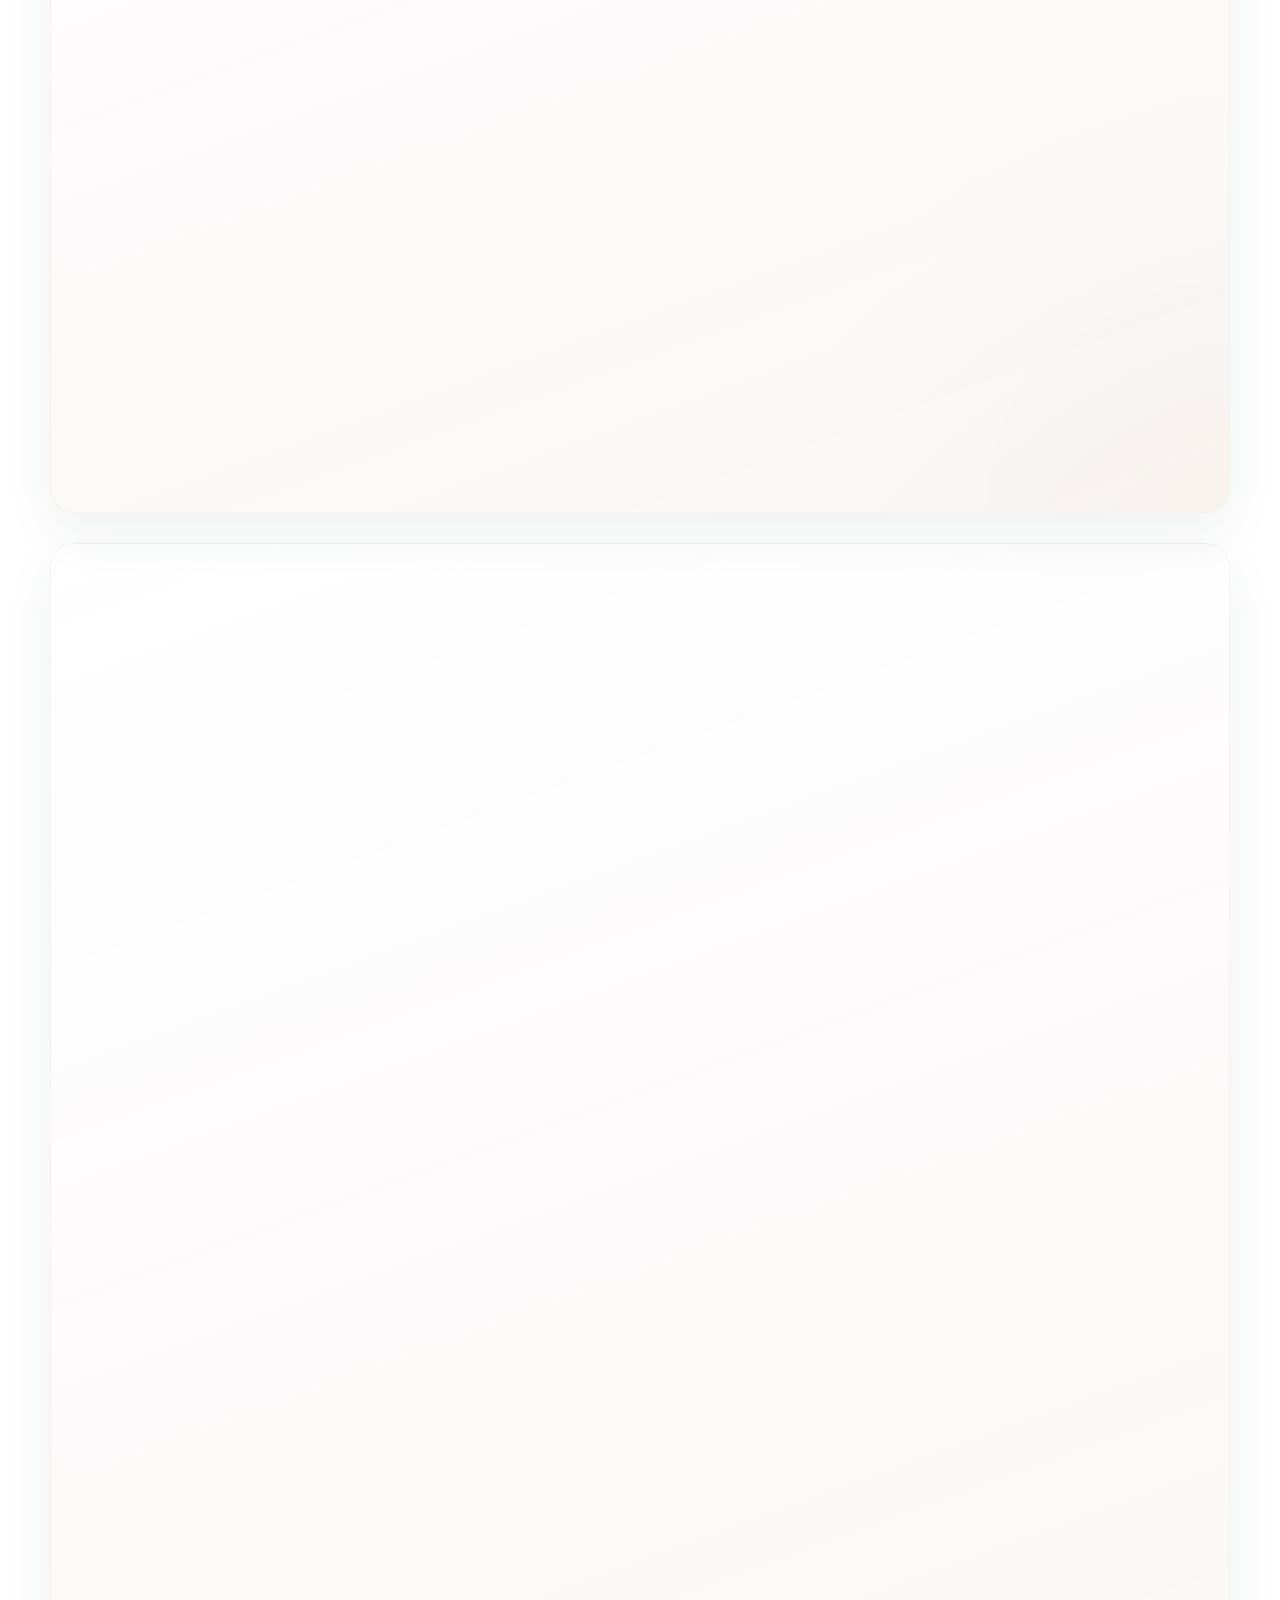
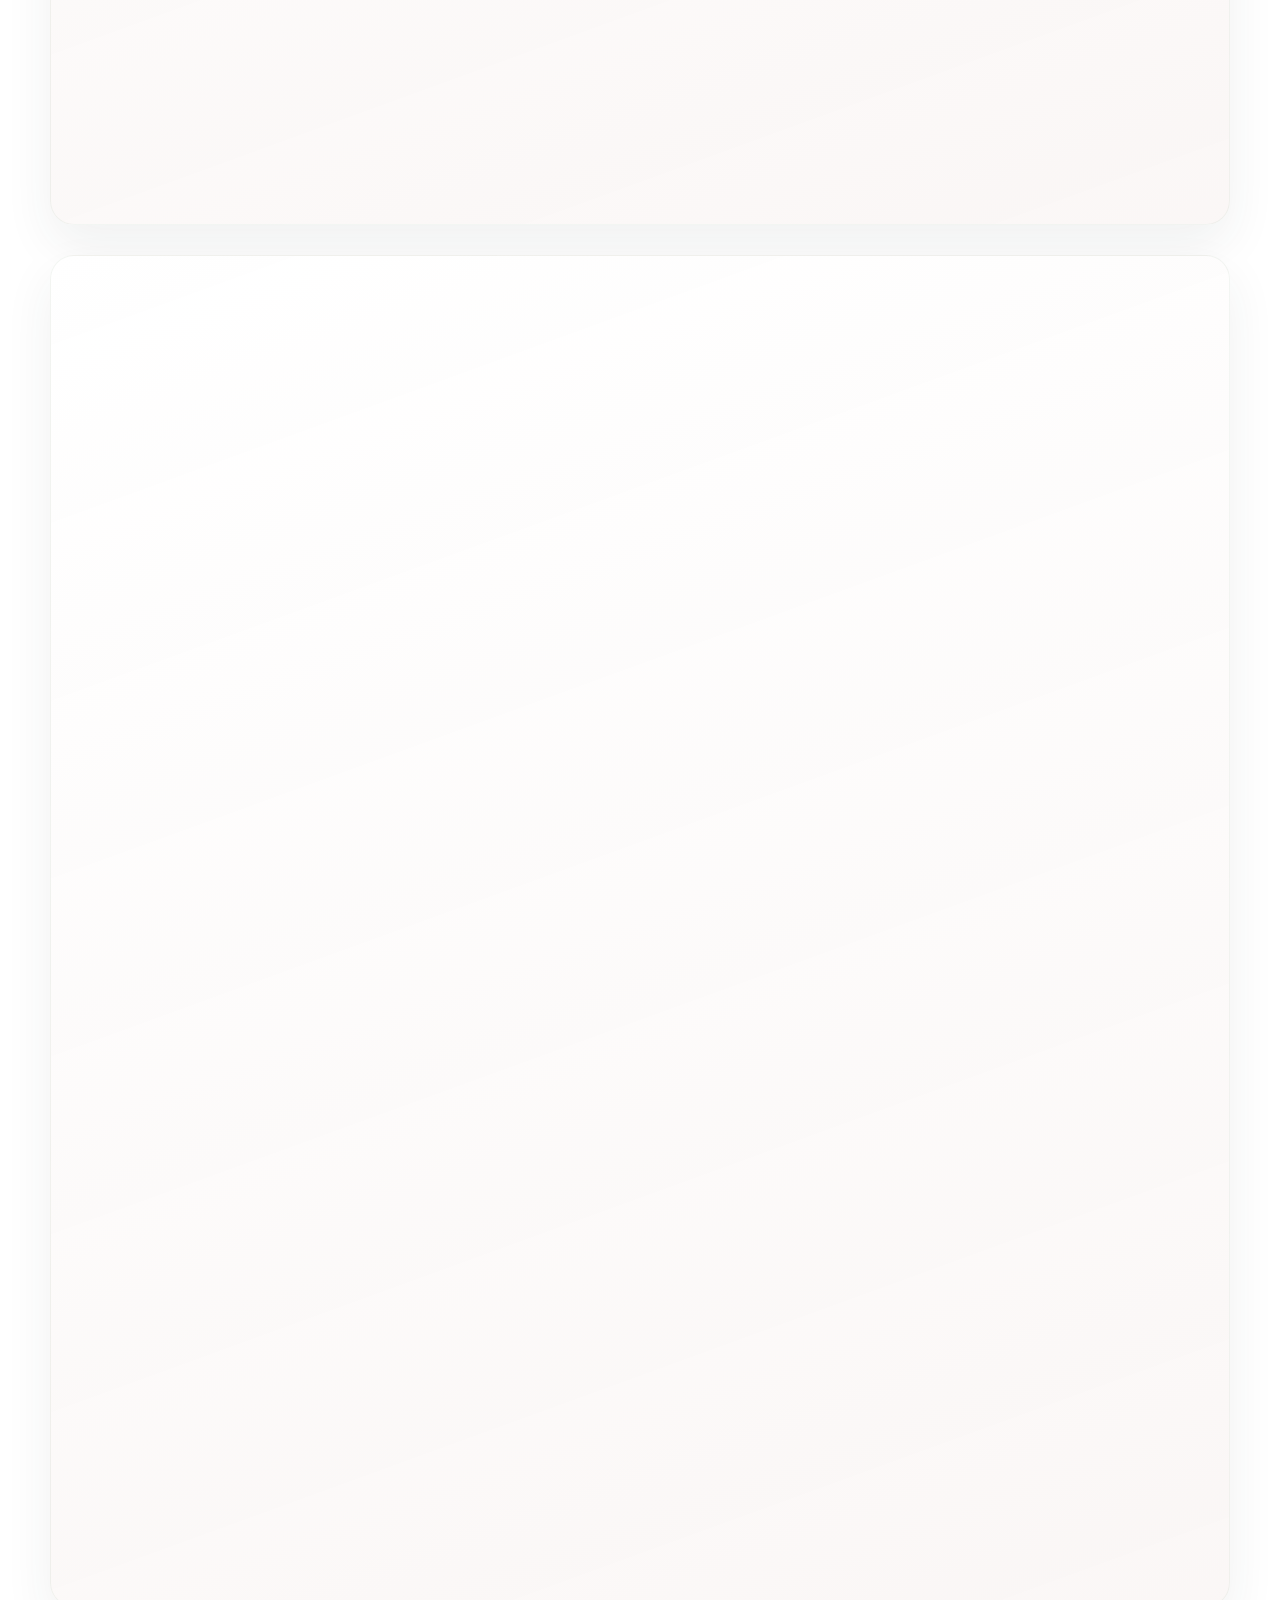
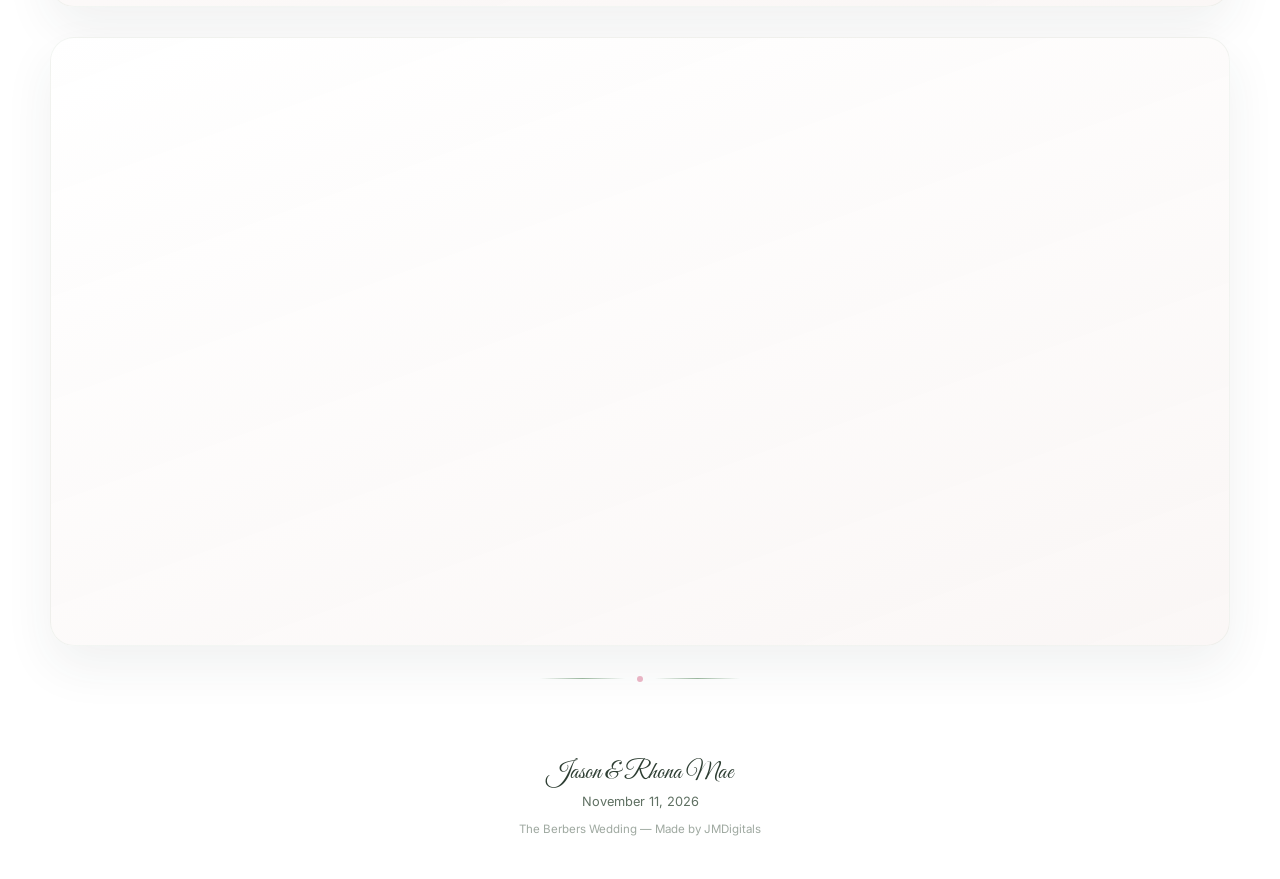
==== commit 5fbb686e: "Allow one guest RSVP correction and show the live POV marquee as a two-row grid. Co-authored-by: Cur" ====
--- a/index.html
+++ b/index.html
@@ -516,6 +516,10 @@
         <form id="rsvp-form" hidden>
           <input type="hidden" id="invitation-id" name="invitation_id" value="">
           <input type="hidden" id="invitation-token" name="token" value="">
+          <div class="rsvp-edit-warning" id="rsvp-edit-warning" hidden>
+            <strong>This is your one and only RSVP update.</strong>
+            Please check every family member before saving. After this update, contact Jason &amp; Rhona Mae for any further changes.
+          </div>
           <div class="invite-party-card">
             <p class="invite-party-label">Tick the guests who will attend</p>
             <div class="invite-party-list" id="invited-party-list"></div>
@@ -524,6 +528,9 @@
             <label for="dietary">Dietary Restrictions / Notes</label>
             <textarea id="dietary" name="dietary" placeholder="Add any food restrictions or notes for us"></textarea>
           </div>
+          <p class="rsvp-update-policy" id="rsvp-update-policy">
+            After your first submission, this invitation may be updated only once. For later changes, please contact Jason &amp; Rhona Mae.
+          </p>
           <button type="submit" class="btn-primary">Submit RSVP</button>
           <div class="feedback" id="rsvp-feedback"></div>
         </form>
@@ -538,7 +545,7 @@
             </div>
             <h3 id="rsvp-done-title">You're all set!</h3>
             <p class="rsvp-sub" id="rsvp-done-message">We've already received your RSVP. Thank you for responding — we can't wait to celebrate with you!</p>
-            <p class="rsvp-help">If you need to make any changes, please contact Jason &amp; Rhona Mae directly.</p>
+            <p class="rsvp-help" id="rsvp-done-help">If you need to make any changes, please contact Jason &amp; Rhona Mae directly.</p>
           </div>
         </div>
       </div>
--- a/css/styles.css
+++ b/css/styles.css
@@ -1637,6 +1637,25 @@
   color: var(--muted);
   font-size: 0.85rem;
   padding: 1rem 0 0.5rem;
+}
+.rsvp-edit-warning {
+  margin: 1rem 0;
+  padding: 0.9rem 1rem;
+  border: 1px solid rgba(179, 71, 106, 0.28);
+  border-radius: 12px;
+  background: rgba(232, 180, 196, 0.16);
+  color: #8e3150;
+  font-size: 0.84rem;
+  line-height: 1.6;
+  text-align: center;
+}
+.rsvp-edit-warning strong { display: block; margin-bottom: 0.15rem; }
+.rsvp-update-policy {
+  margin: 0 0 0.85rem;
+  color: var(--muted);
+  font-size: 0.78rem;
+  line-height: 1.55;
+  text-align: center;
 }
 .invite-party-card {
   margin: 1rem 0 1.25rem;
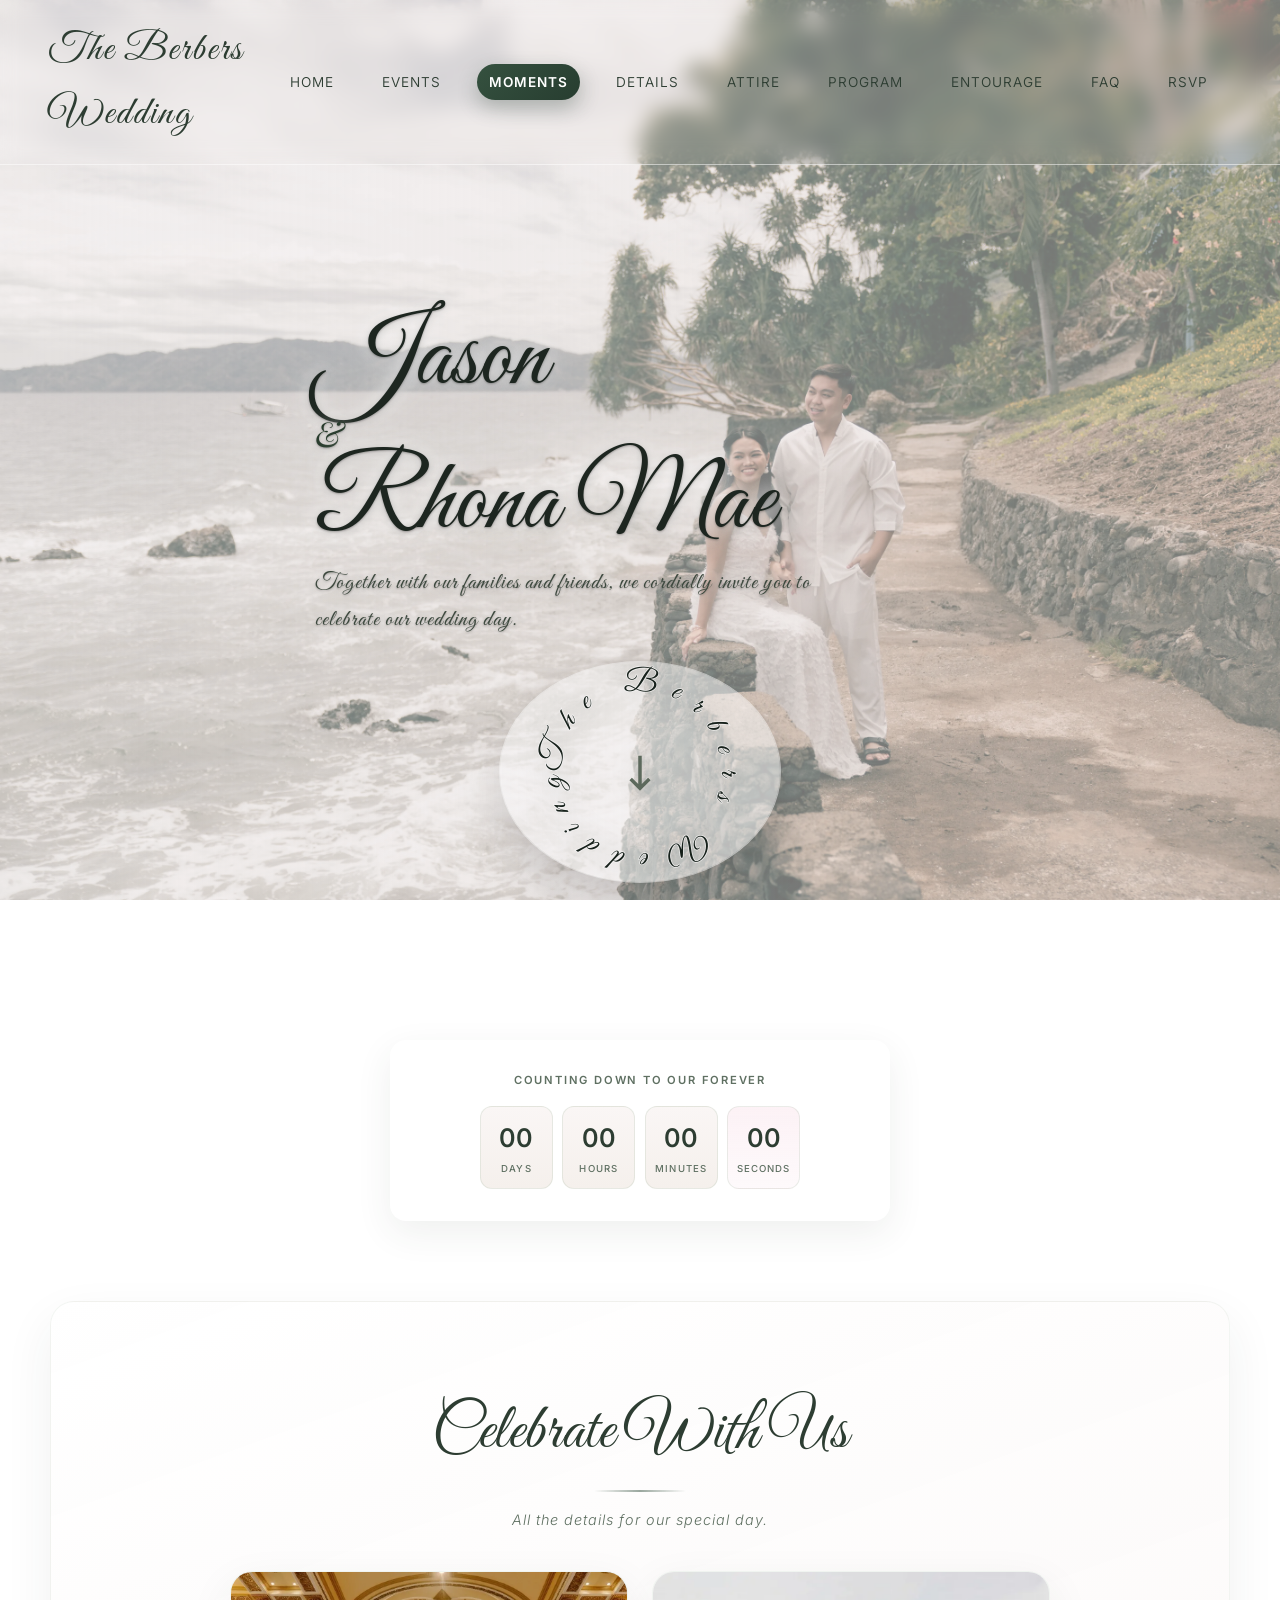
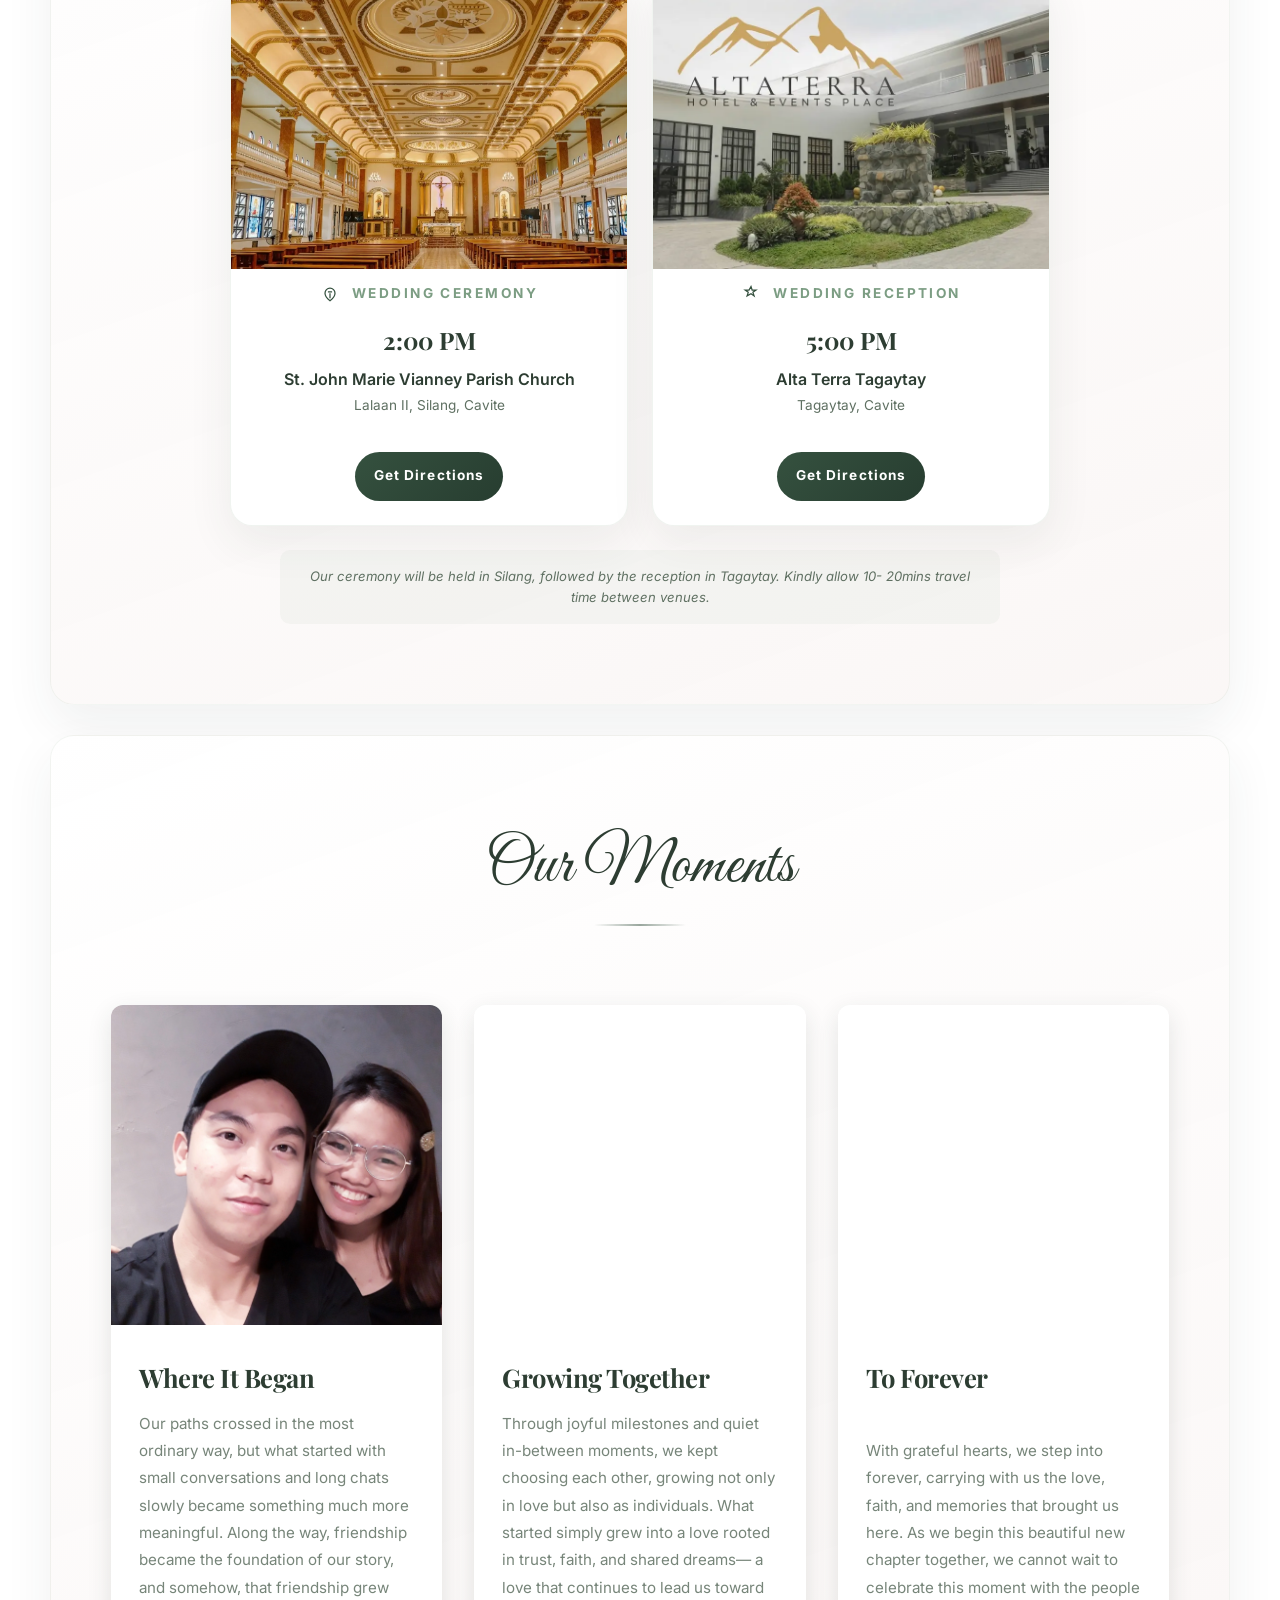
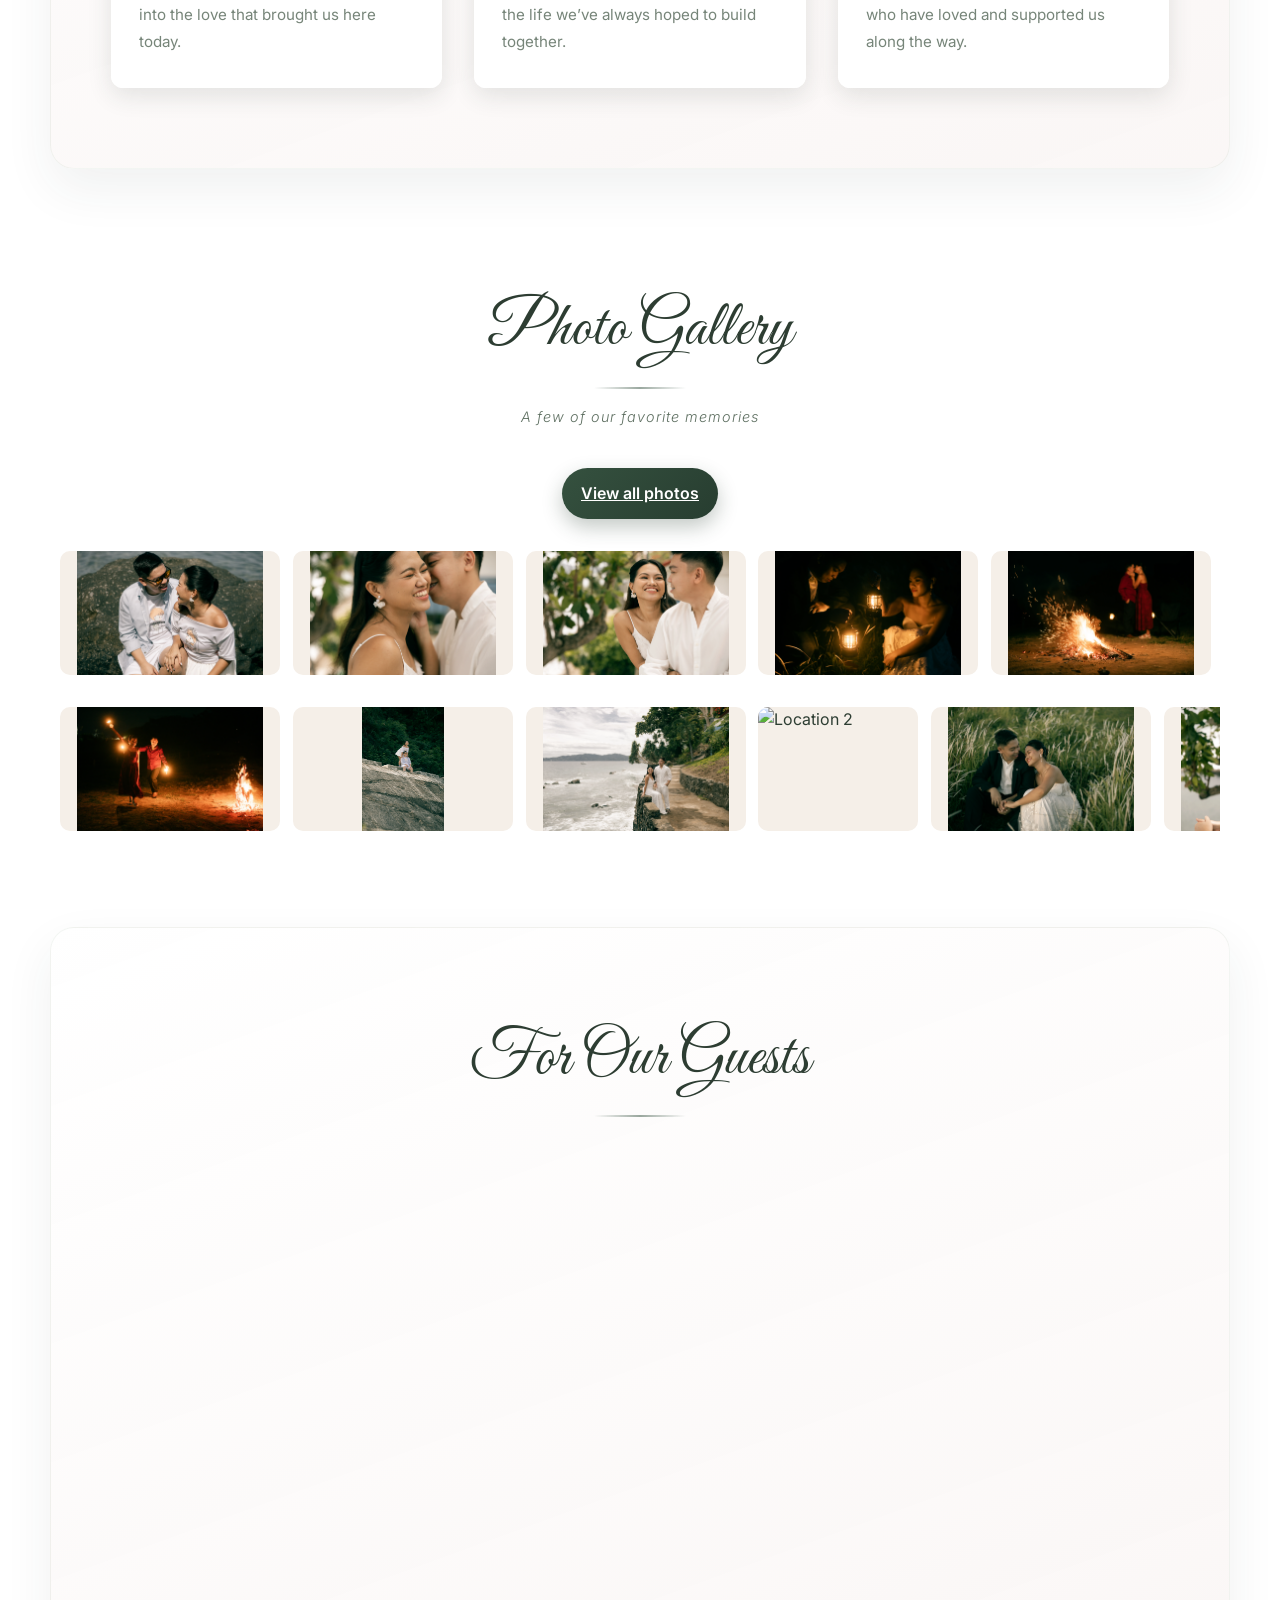
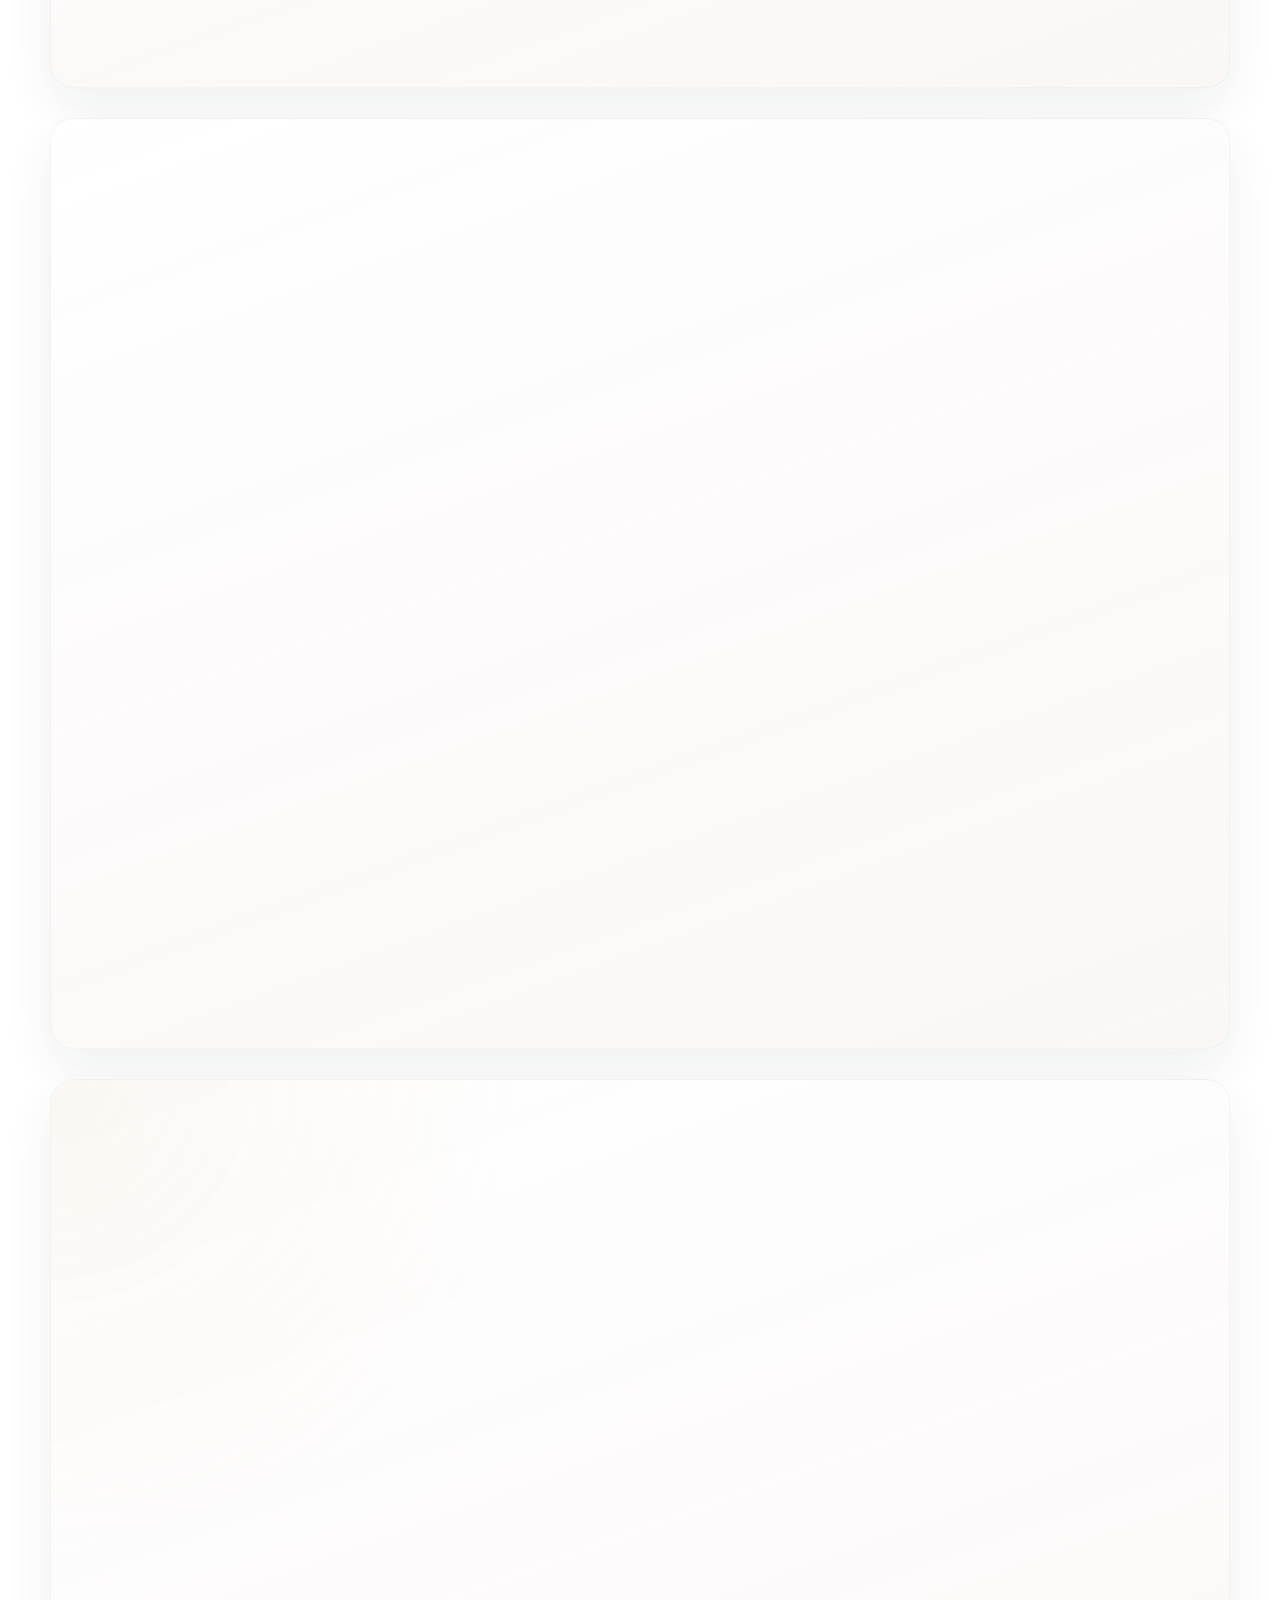
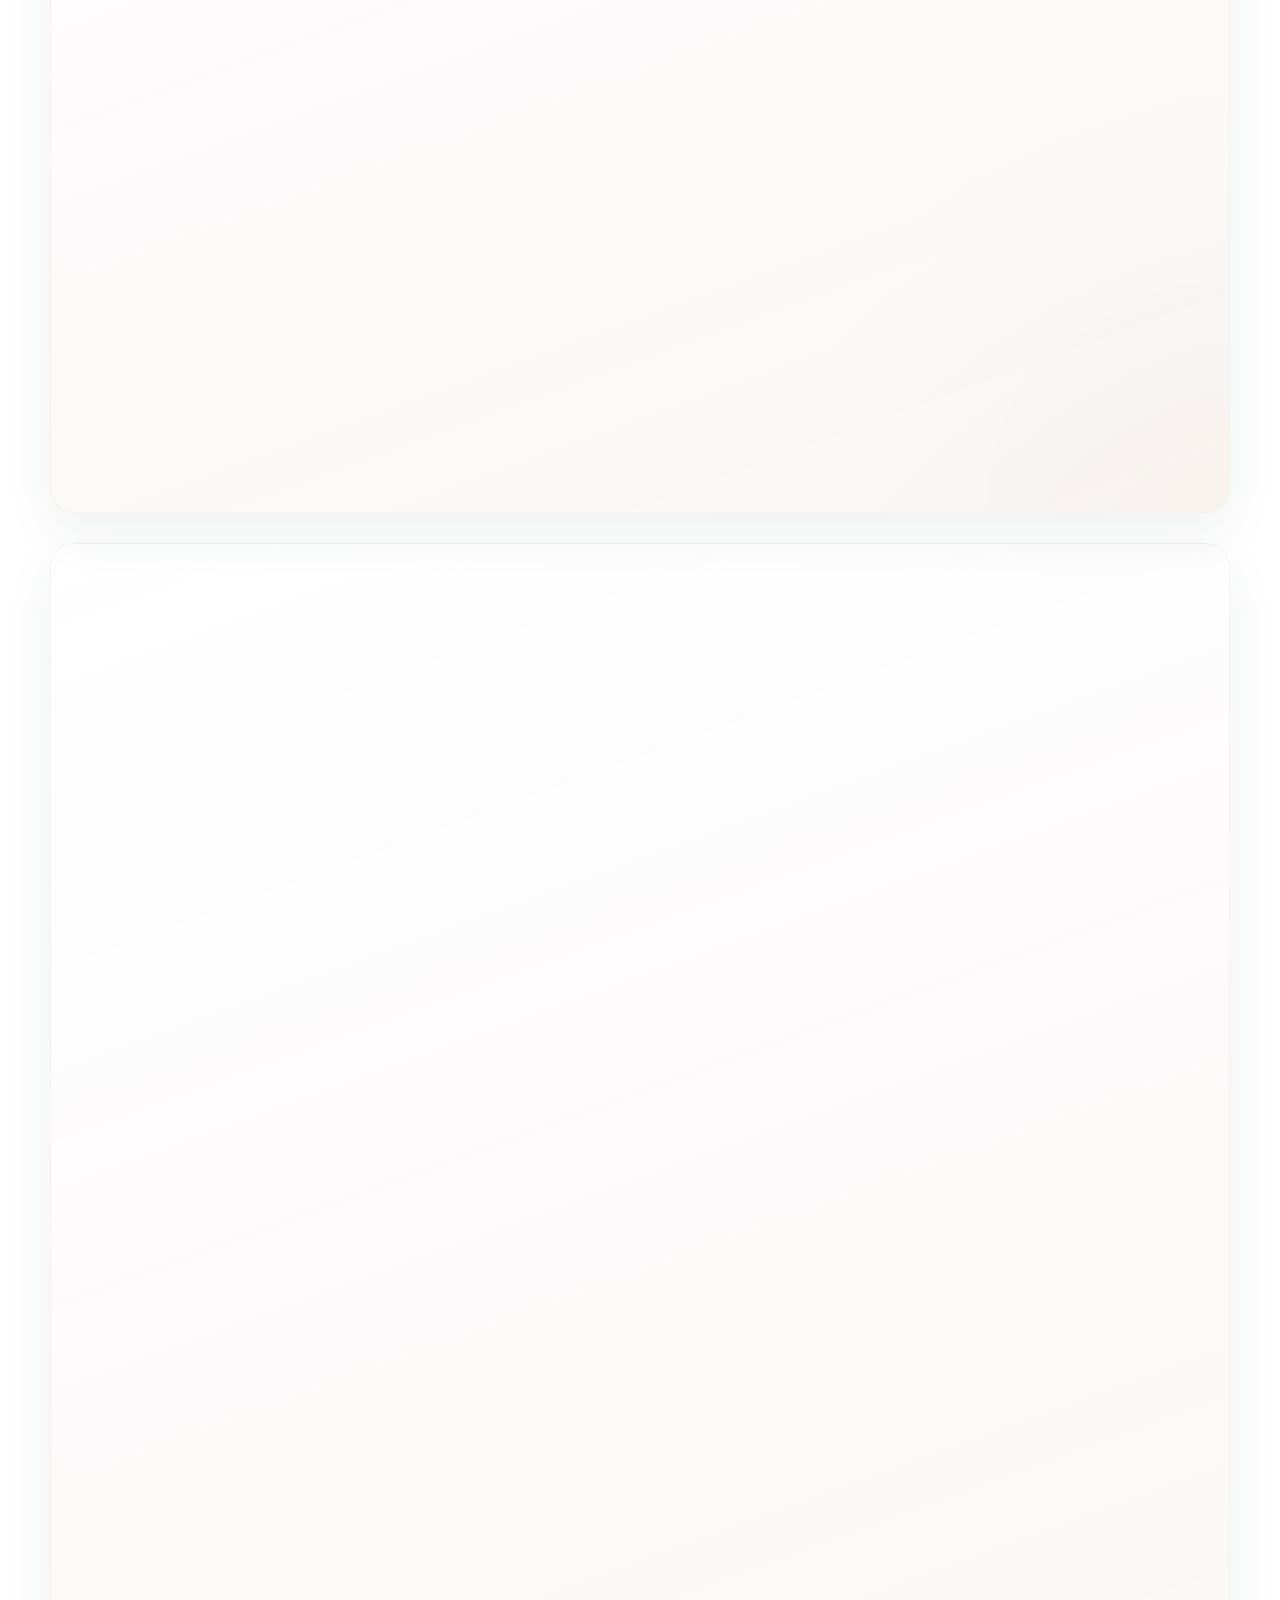
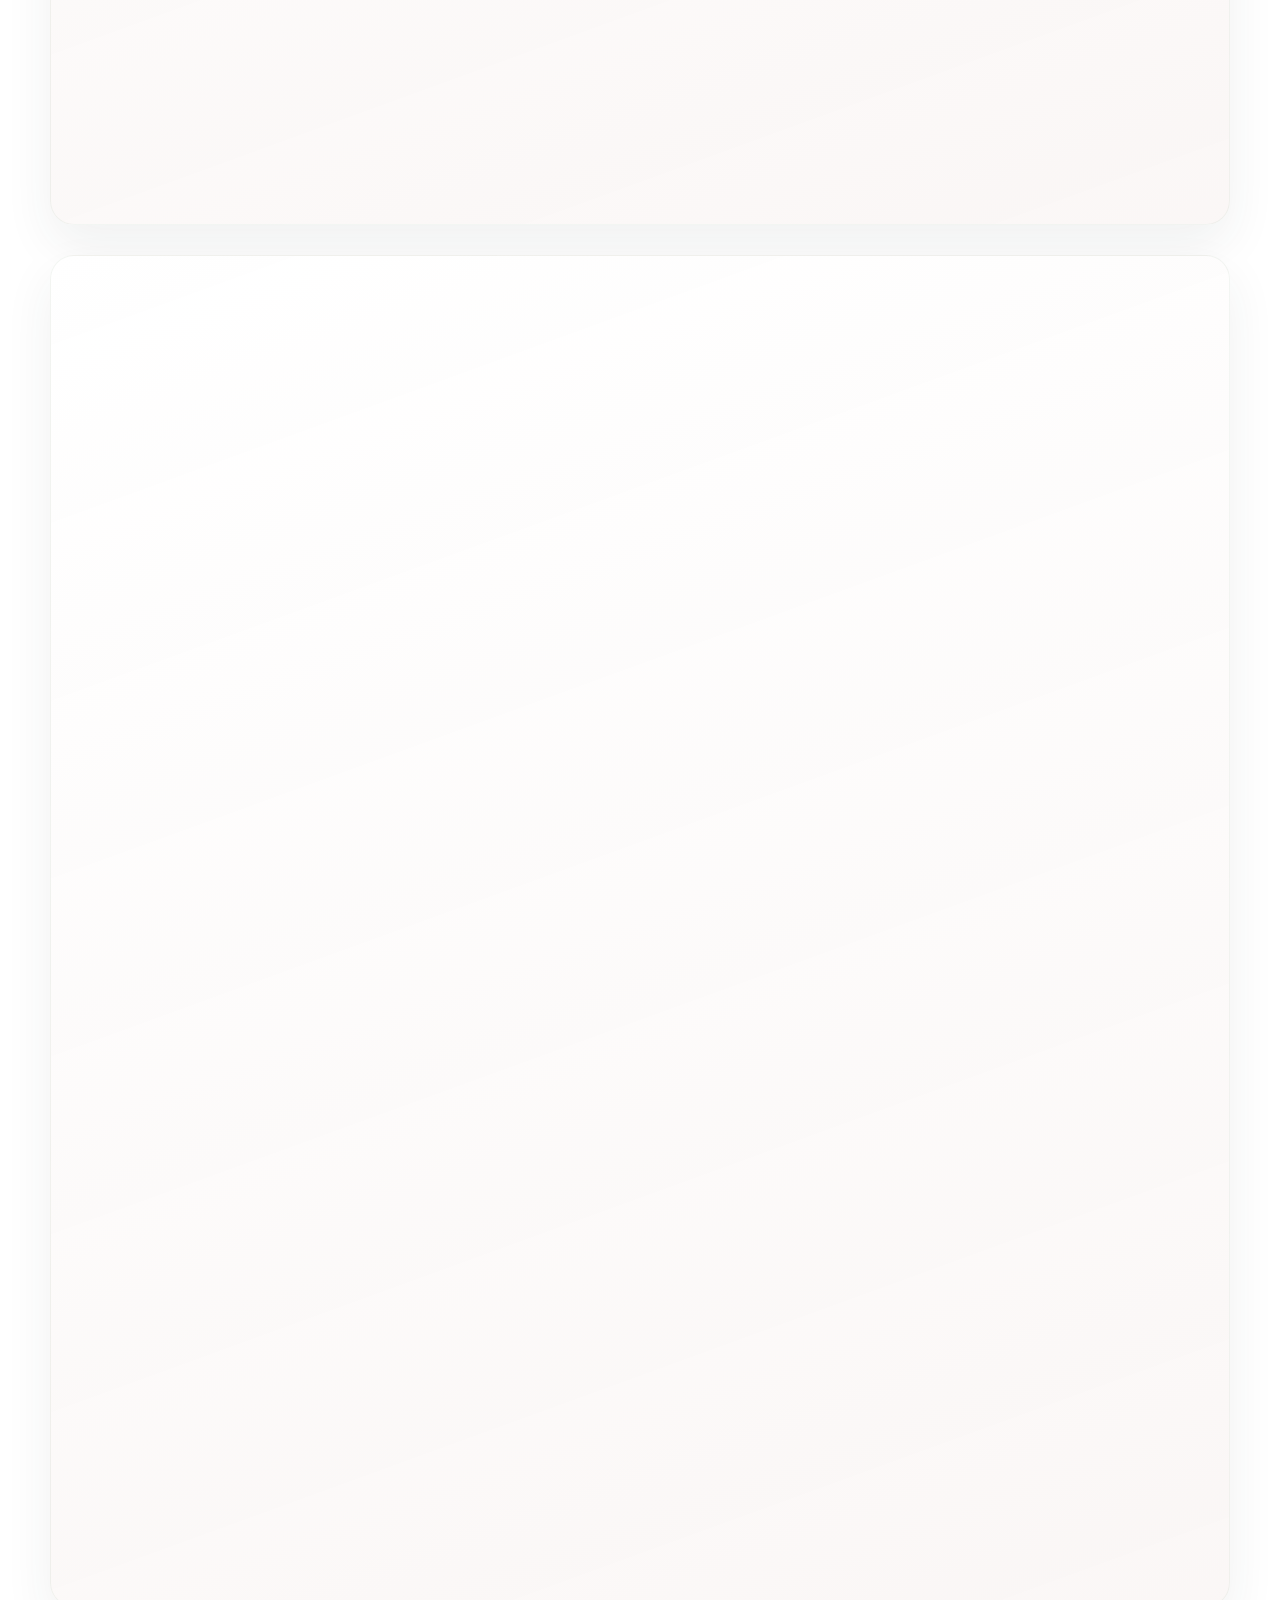
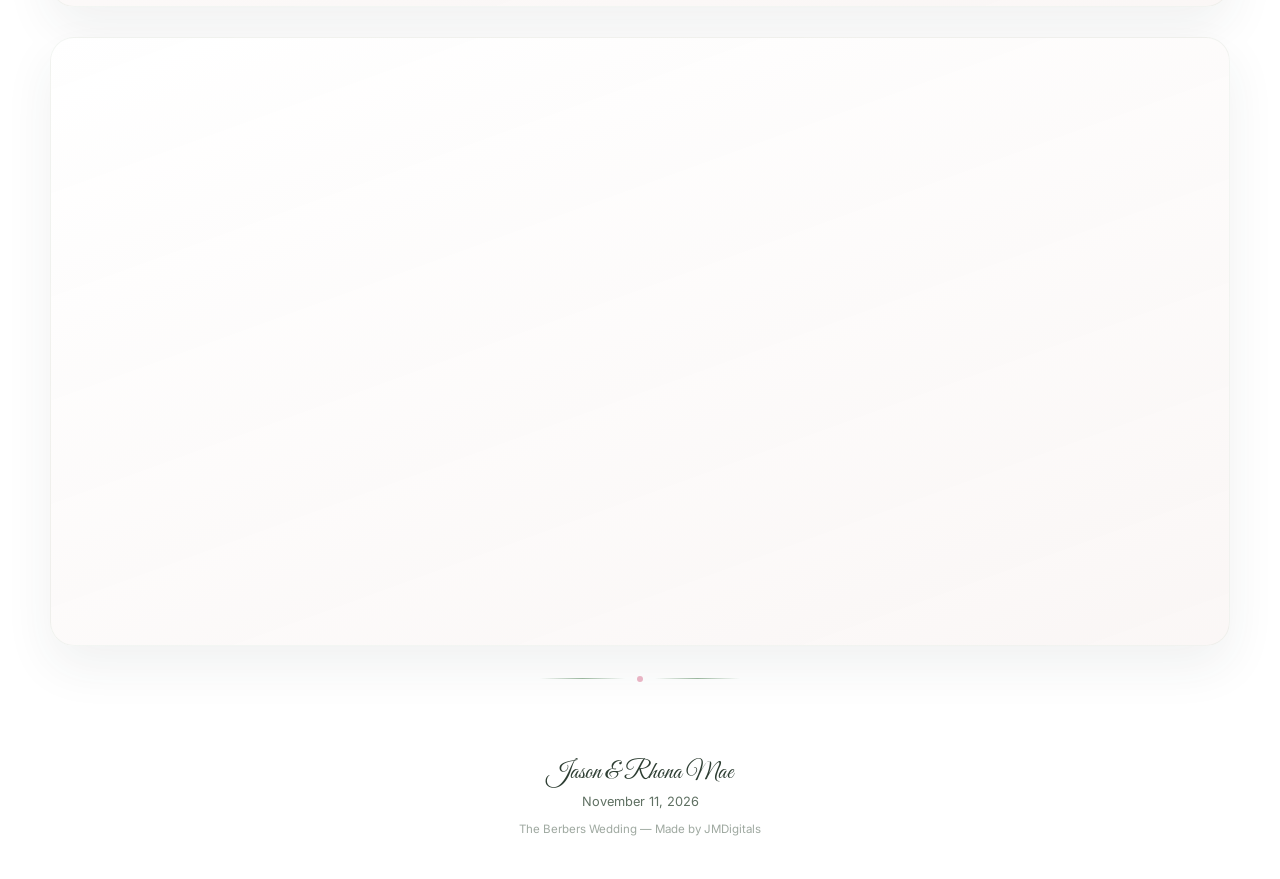
==== commit 37a0745e: "Let admins attach wedding gifts to specific overseas invitations only. Co-authored-by: Cursor <curso" ====
--- a/index.html
+++ b/index.html
@@ -548,6 +548,14 @@
             <p class="rsvp-help" id="rsvp-done-help">If you need to make any changes, please contact Jason &amp; Rhona Mae directly.</p>
           </div>
         </div>
+
+        <div id="rsvp-gifts" class="rsvp-gifts" hidden>
+          <p class="rsvp-lock-pill">Wedding gift</p>
+          <h3>Celebrate with us from afar</h3>
+          <p class="rsvp-sub" id="rsvp-gifts-headline">If you cannot join us in person, a gift toward our future together would mean the world.</p>
+          <div id="rsvp-gifts-methods" class="rsvp-gifts-methods"></div>
+          <p class="rsvp-help" id="rsvp-gifts-thanks">Thank you for holding us in your hearts from afar.</p>
+        </div>
       </div>
     </div>
   </section>
--- a/css/styles.css
+++ b/css/styles.css
@@ -1798,6 +1798,64 @@
 }
 .rsvp-done-card .rsvp-sub {
   margin-bottom: 0.6rem;
+}
+
+.rsvp-gifts {
+  margin-top: 1.4rem;
+  padding-top: 1.4rem;
+  border-top: 1px solid rgba(154,182,157,0.18);
+  text-align: center;
+}
+.rsvp-gifts h3 {
+  margin-bottom: 0.35rem;
+}
+.rsvp-gifts-methods {
+  display: grid;
+  gap: 0.75rem;
+  margin: 1rem 0 0.6rem;
+  text-align: left;
+}
+.rsvp-gift-card {
+  border: 1px solid rgba(154,182,157,0.2);
+  border-radius: 14px;
+  padding: 0.9rem 1rem;
+  background: linear-gradient(180deg, rgba(250,246,245,0.96), #fff);
+}
+.rsvp-gift-card h4 {
+  margin: 0 0 0.35rem;
+  font-size: 0.92rem;
+}
+.rsvp-gift-number {
+  margin: 0;
+  font-size: 1.05rem;
+  font-weight: 700;
+  letter-spacing: 0.04em;
+  color: var(--primary-dark);
+}
+.rsvp-gift-name,
+.rsvp-gift-note {
+  margin: 0.2rem 0 0;
+  font-size: 0.82rem;
+  color: var(--muted);
+}
+.rsvp-gift-link,
+.rsvp-gift-copy {
+  display: inline-block;
+  margin-top: 0.55rem;
+  margin-right: 0.45rem;
+  padding: 0.35rem 0.7rem;
+  border-radius: 999px;
+  border: 1px solid rgba(154,182,157,0.28);
+  background: #fff;
+  color: var(--primary-dark);
+  font-size: 0.78rem;
+  font-weight: 600;
+  cursor: pointer;
+  text-decoration: none;
+}
+.rsvp-gift-copy:hover,
+.rsvp-gift-link:hover {
+  background: rgba(154,182,157,0.12);
 }
 
 /* ===== Scroll Reveal ===== */
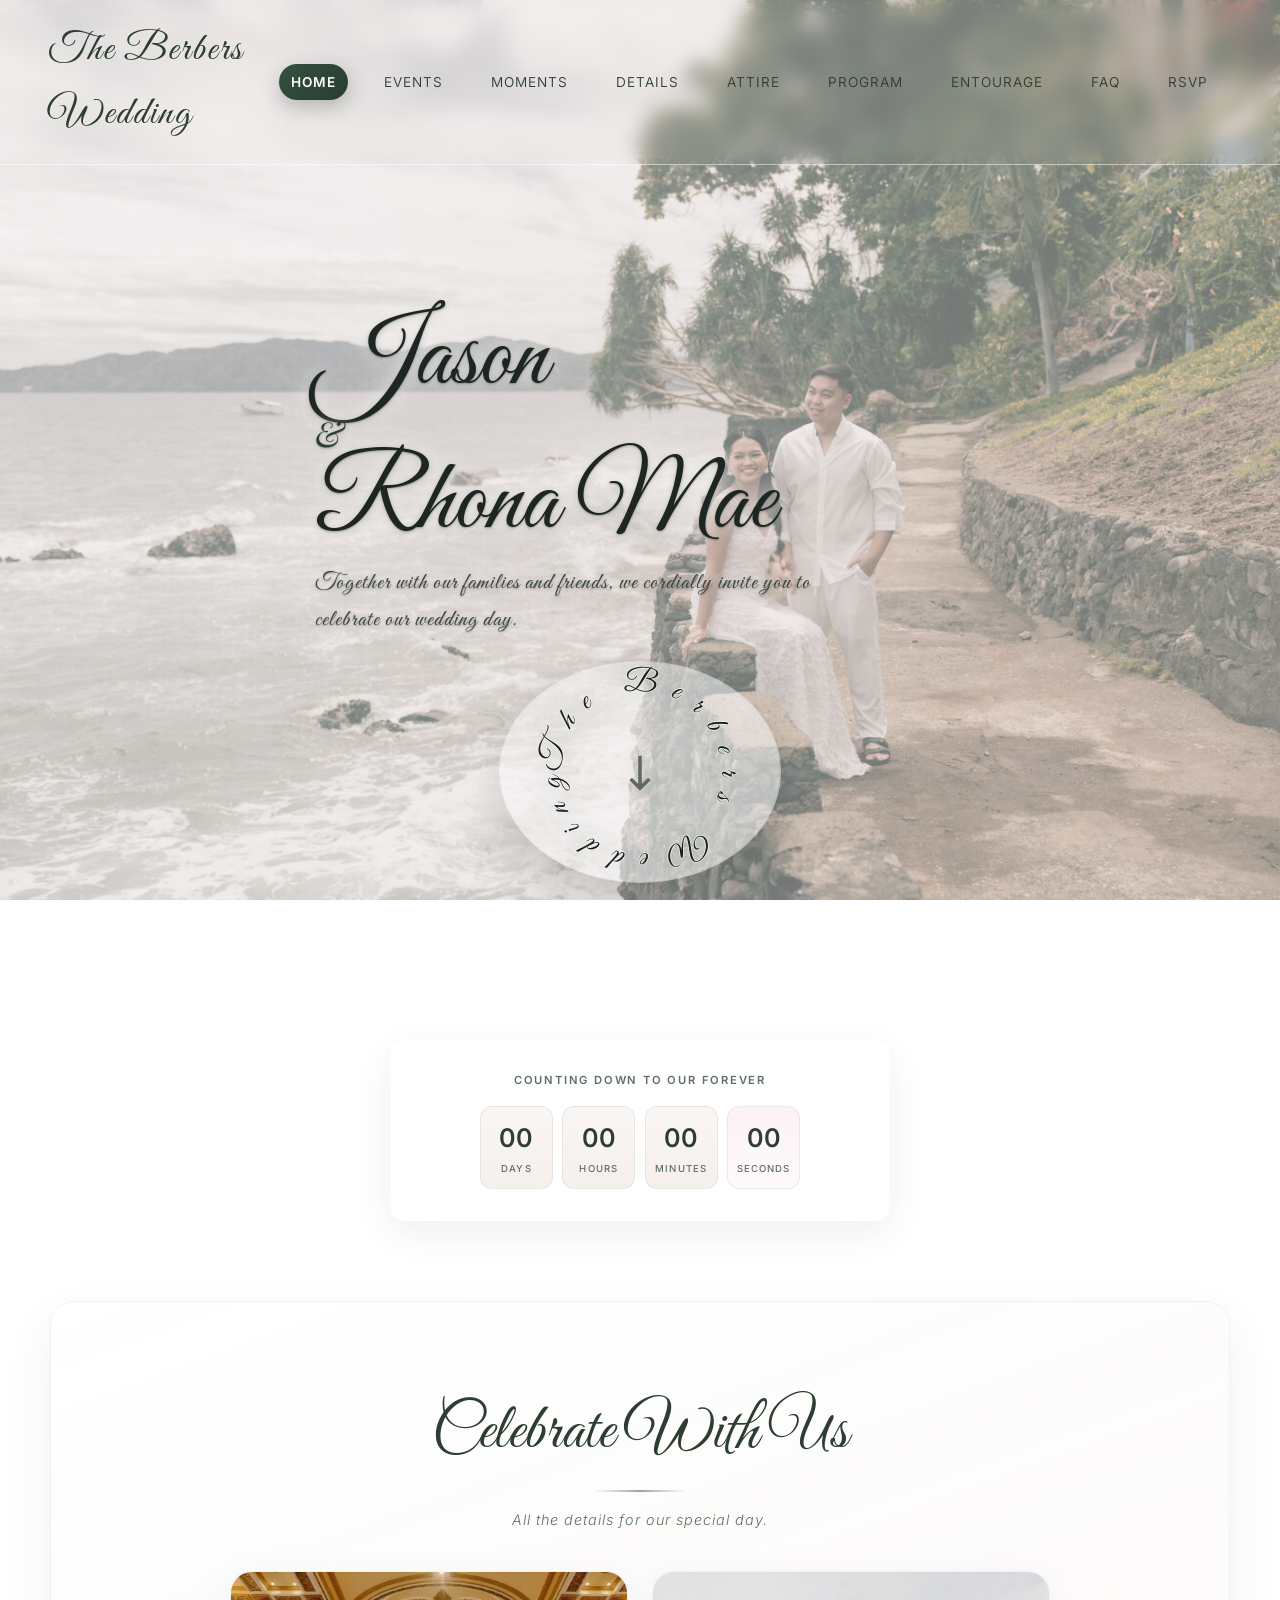
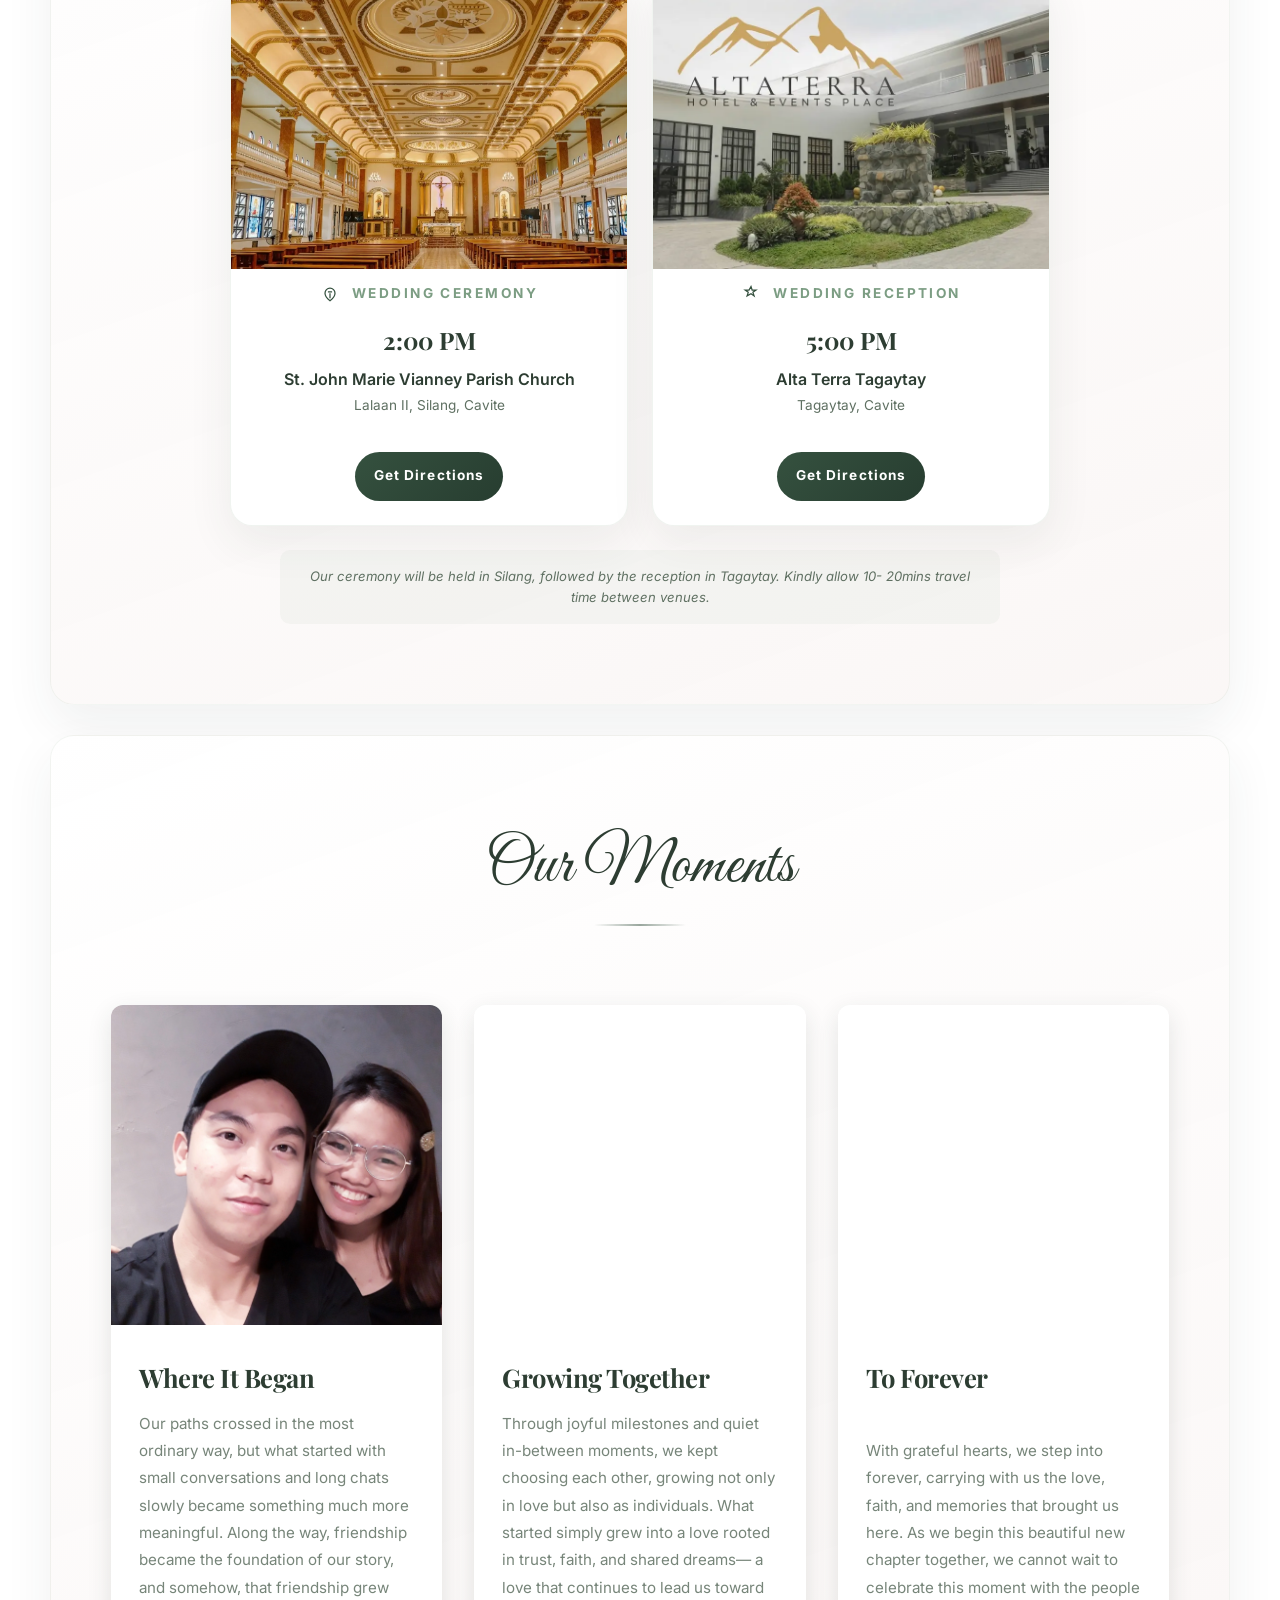
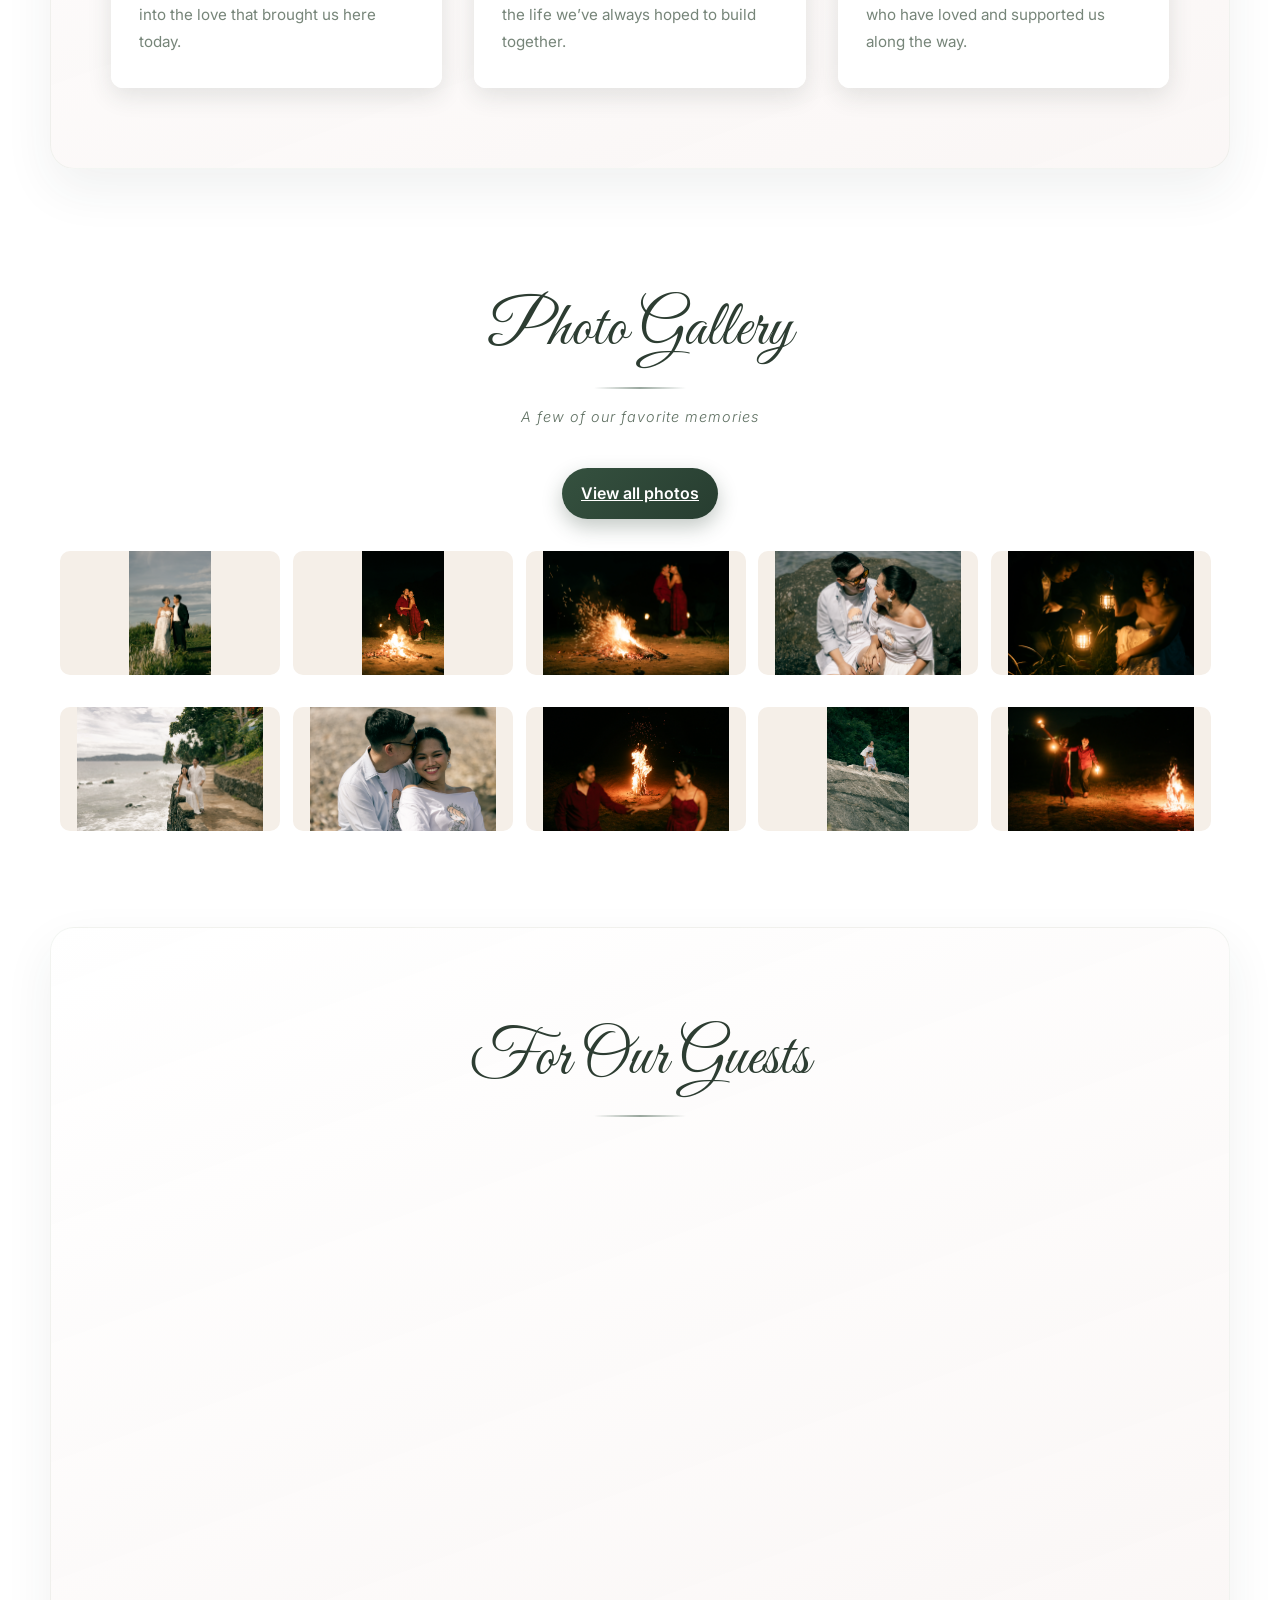
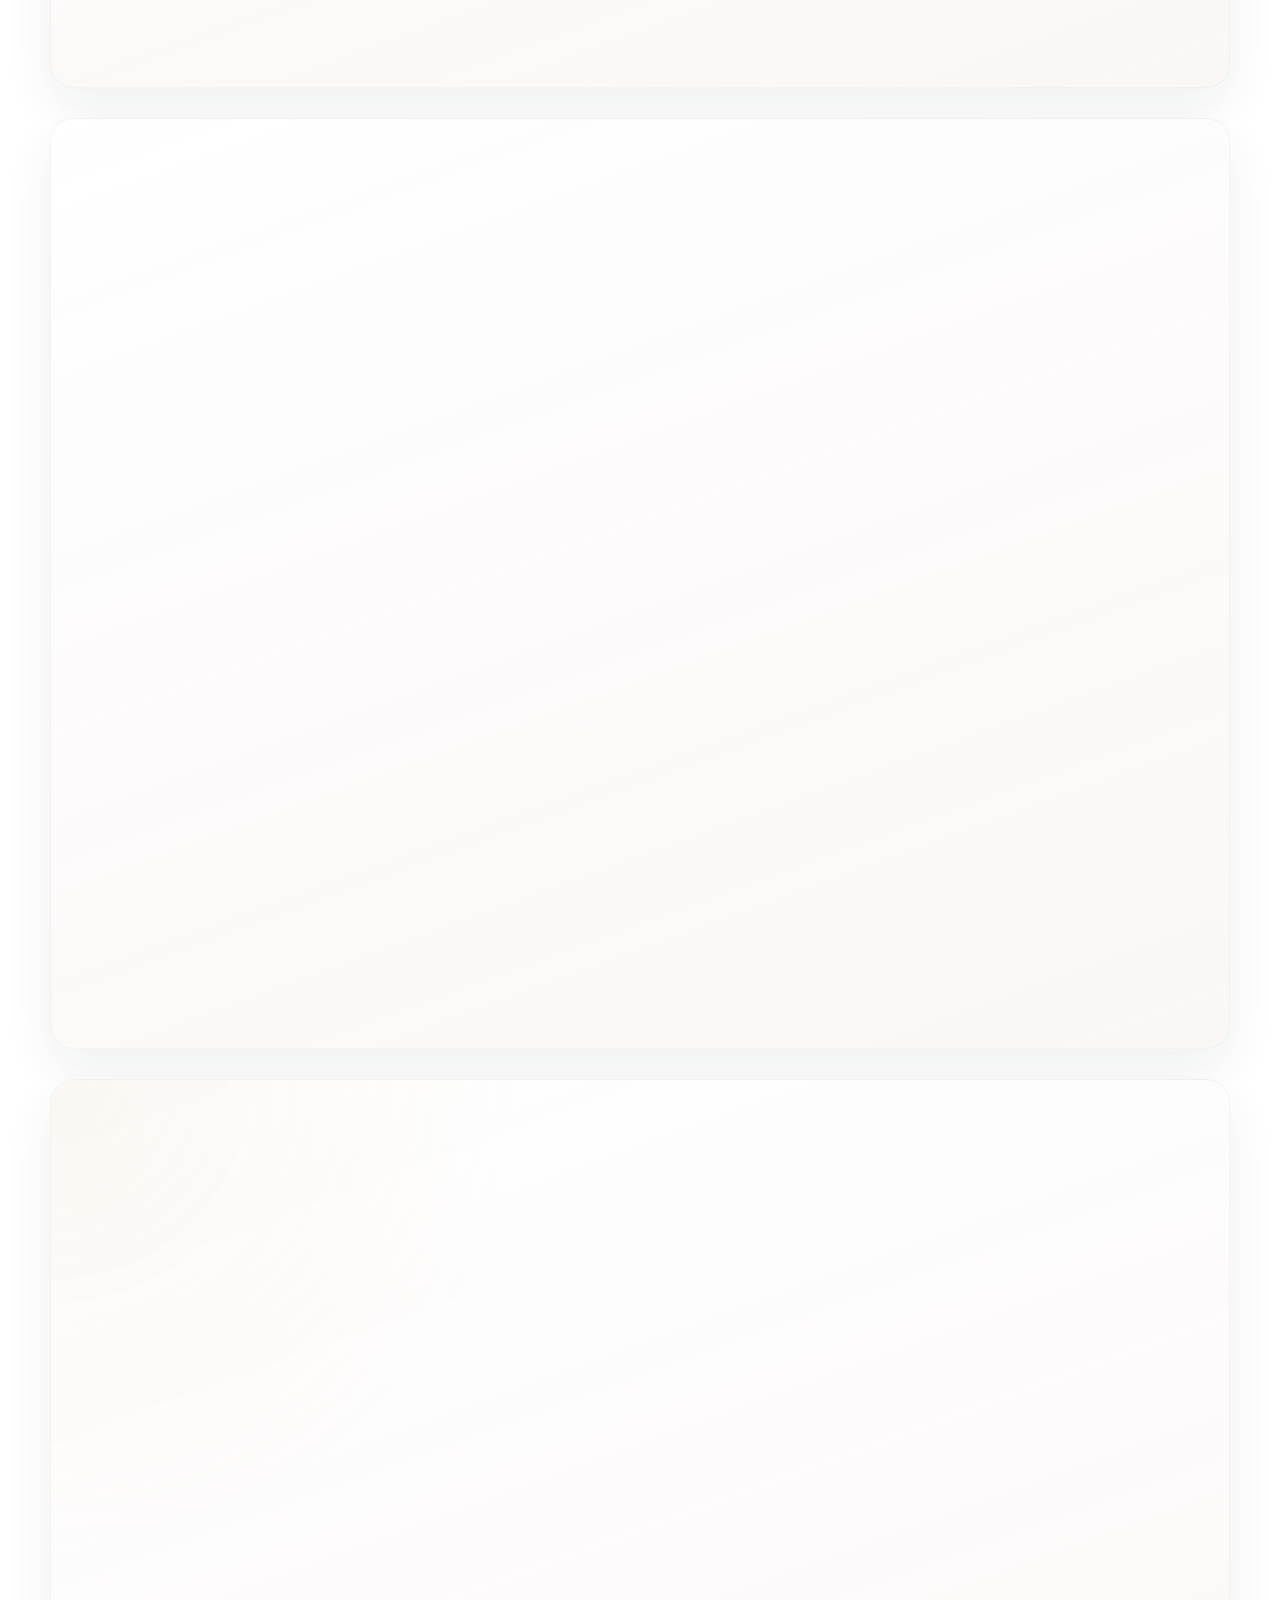
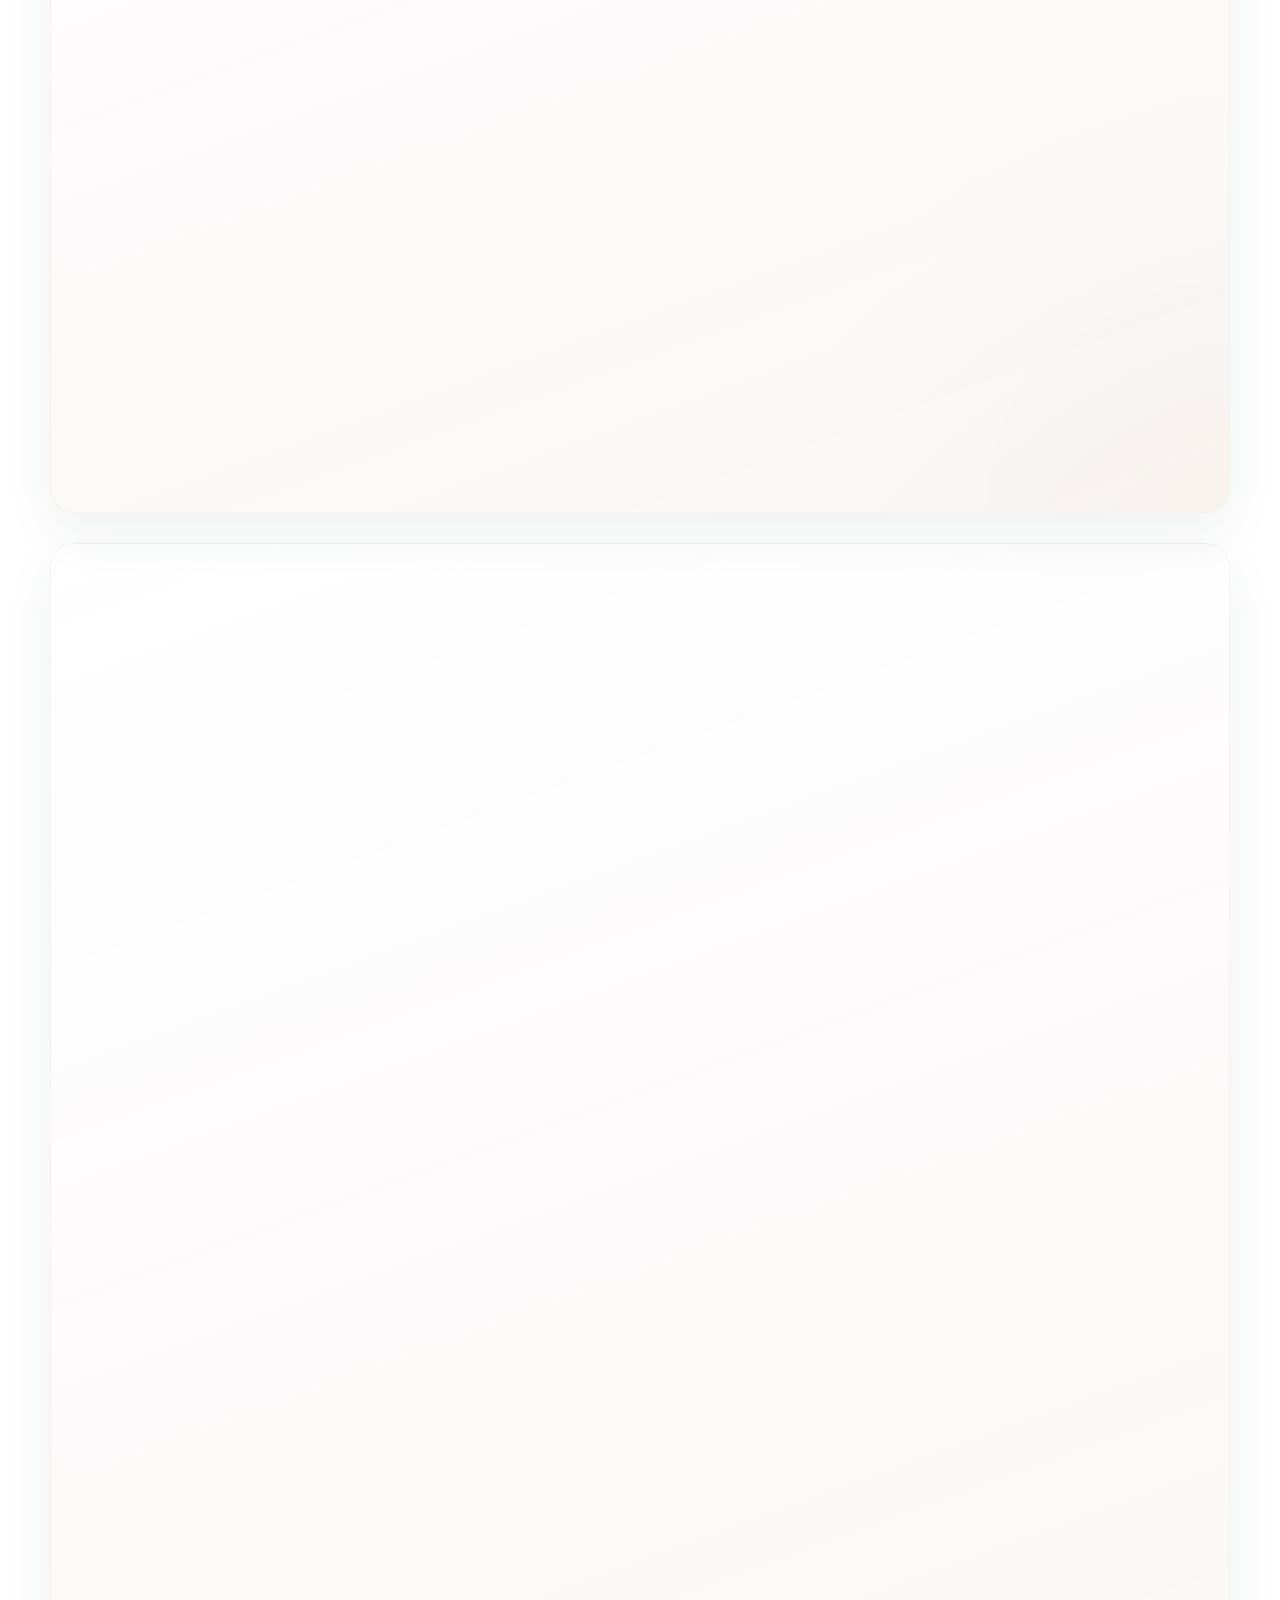
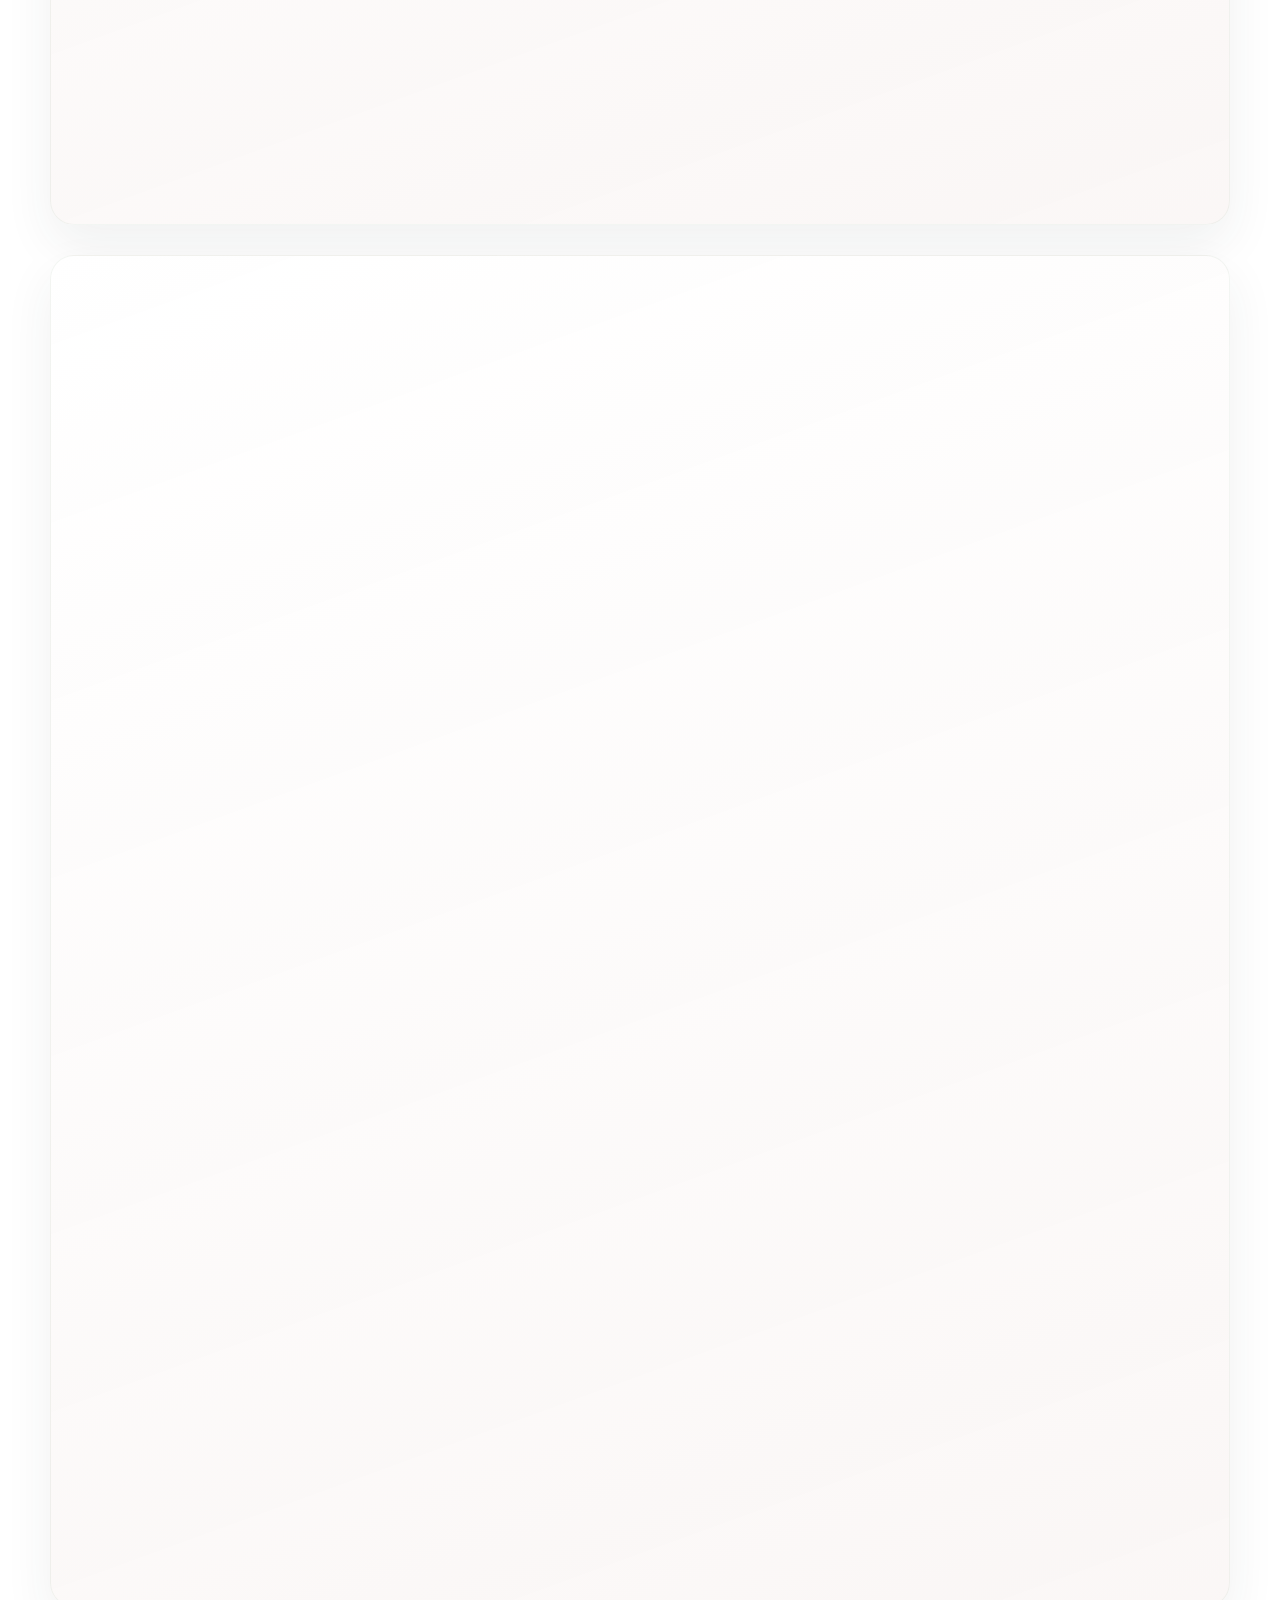
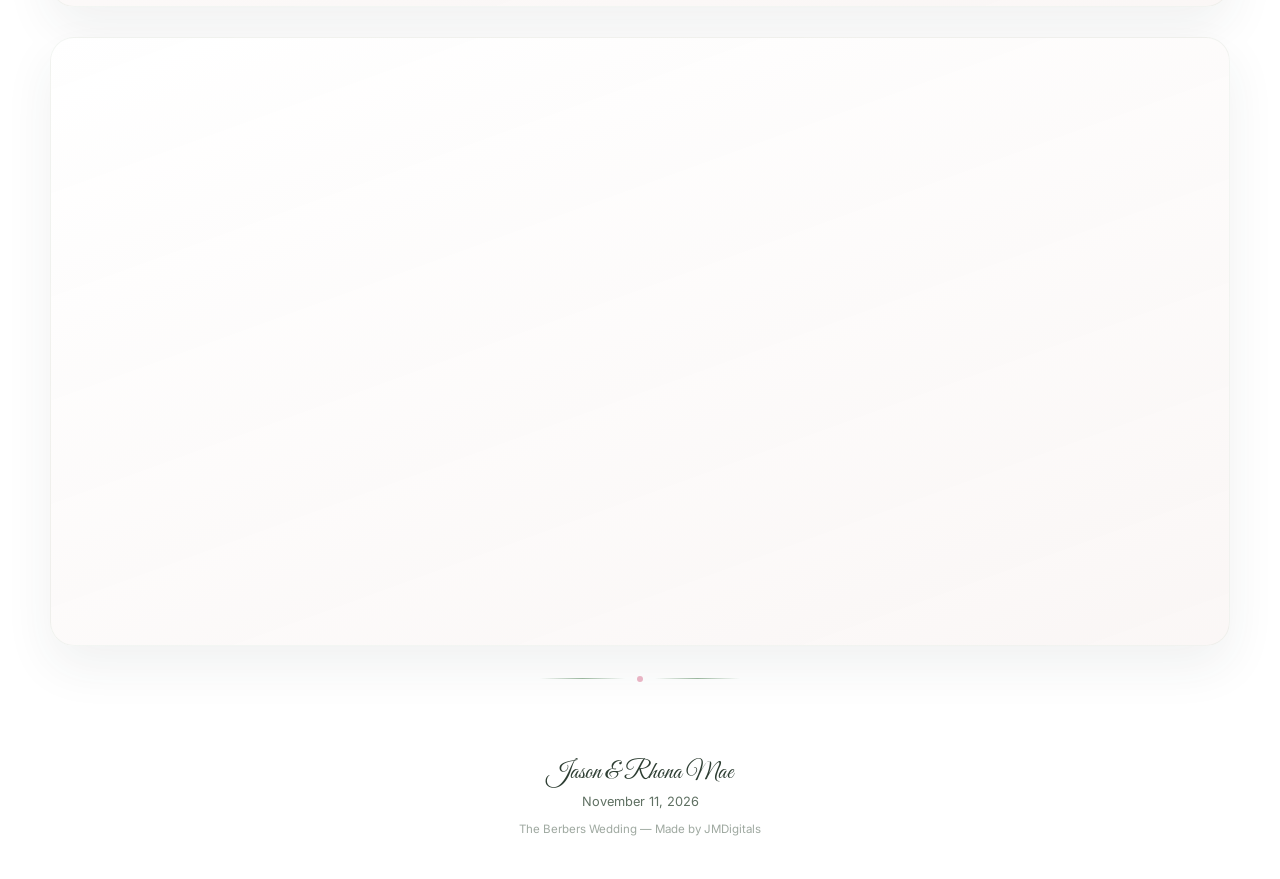
==== commit d8746d7a: "Let guests zoom and download gift QR photos on the invitation and reception. Co-authored-by: Cursor " ====
--- a/index.html
+++ b/index.html
@@ -199,6 +199,7 @@
   <!-- ===== Lightbox ===== -->
   <div class="lightbox" id="lightbox" role="dialog" aria-modal="true" aria-label="Photo lightbox">
     <button class="lightbox-close" aria-label="Close">&times;</button>
+    <button type="button" class="lightbox-download" id="lightbox-download" hidden>Download QR</button>
     <button class="lightbox-nav lightbox-prev" aria-label="Previous">&#10094;</button>
     <div class="lightbox-view">
       <img src="" alt="">
--- a/css/styles.css
+++ b/css/styles.css
@@ -1553,6 +1553,23 @@
   transition: 0.2s;
 }
 .lightbox-close:hover { opacity: 1; }
+.lightbox-download {
+  position: absolute;
+  top: 1.15rem;
+  right: 4.4rem;
+  z-index: 2010;
+  background: rgba(255,255,255,0.14);
+  color: #fff;
+  border: 1px solid rgba(255,255,255,0.28);
+  border-radius: 999px;
+  padding: 0.4rem 0.9rem;
+  font-size: 0.8rem;
+  font-weight: 600;
+  letter-spacing: 0.02em;
+  cursor: pointer;
+}
+.lightbox-download:hover { background: rgba(255,255,255,0.22); }
+.lightbox-download[hidden] { display: none; }
 
 /* Lightbox navigation and thumbnail strip */
 .lightbox-view { max-width: 90vw; max-height: 80vh; display: grid; place-items: center; }
@@ -1825,6 +1842,35 @@
   margin: 0 0 0.35rem;
   font-size: 0.92rem;
 }
+.rsvp-gift-qr-btn {
+  display: block;
+  width: min(100%, 180px);
+  margin: 0.55rem auto 0.2rem;
+  padding: 0;
+  border: none;
+  background: transparent;
+  cursor: zoom-in;
+  border-radius: 12px;
+}
+.rsvp-gift-qr-btn:focus-visible {
+  outline: 2px solid var(--accent, #9ab69d);
+  outline-offset: 3px;
+}
+.rsvp-gift-qr {
+  display: block;
+  width: 100%;
+  height: auto;
+  margin: 0;
+  border-radius: 12px;
+  background: #fff;
+  border: 1px solid rgba(154,182,157,0.22);
+}
+.rsvp-gift-qr-hint {
+  margin: 0 0 0.4rem;
+  font-size: 0.72rem;
+  color: var(--muted);
+  text-align: center;
+}
 .rsvp-gift-number {
   margin: 0;
   font-size: 1.05rem;
@@ -1839,7 +1885,8 @@
   color: var(--muted);
 }
 .rsvp-gift-link,
-.rsvp-gift-copy {
+.rsvp-gift-copy,
+.rsvp-gift-download {
   display: inline-block;
   margin-top: 0.55rem;
   margin-right: 0.45rem;
@@ -1854,7 +1901,8 @@
   text-decoration: none;
 }
 .rsvp-gift-copy:hover,
-.rsvp-gift-link:hover {
+.rsvp-gift-link:hover,
+.rsvp-gift-download:hover {
   background: rgba(154,182,157,0.12);
 }
 
@@ -2086,6 +2134,7 @@
   .lightbox-prev { left: 0.4rem; }
   .lightbox-next { right: 0.4rem; }
   .lightbox-thumbs { display: none; }
+  .lightbox-download { top: 0.7rem; right: 3.6rem; padding: 0.32rem 0.7rem; font-size: 0.74rem; }
 }
 
 /* Very small: 320px */
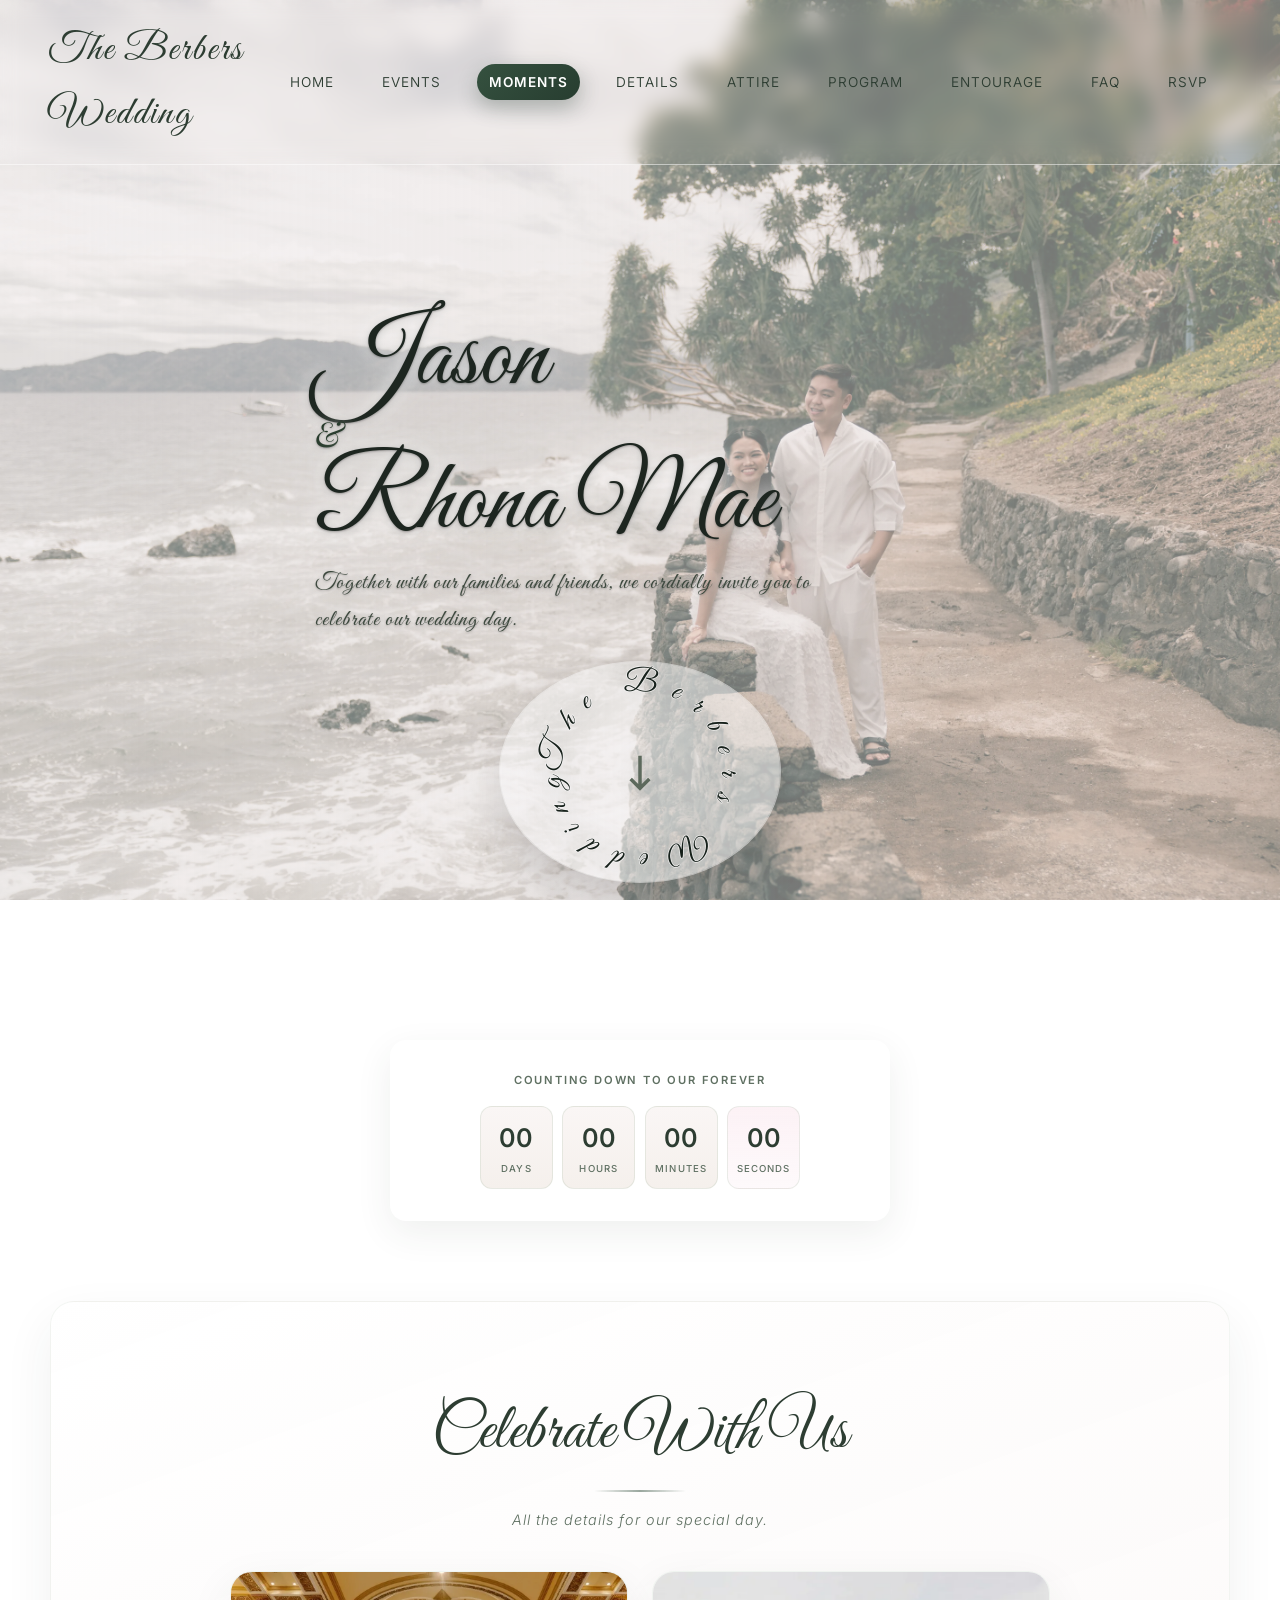
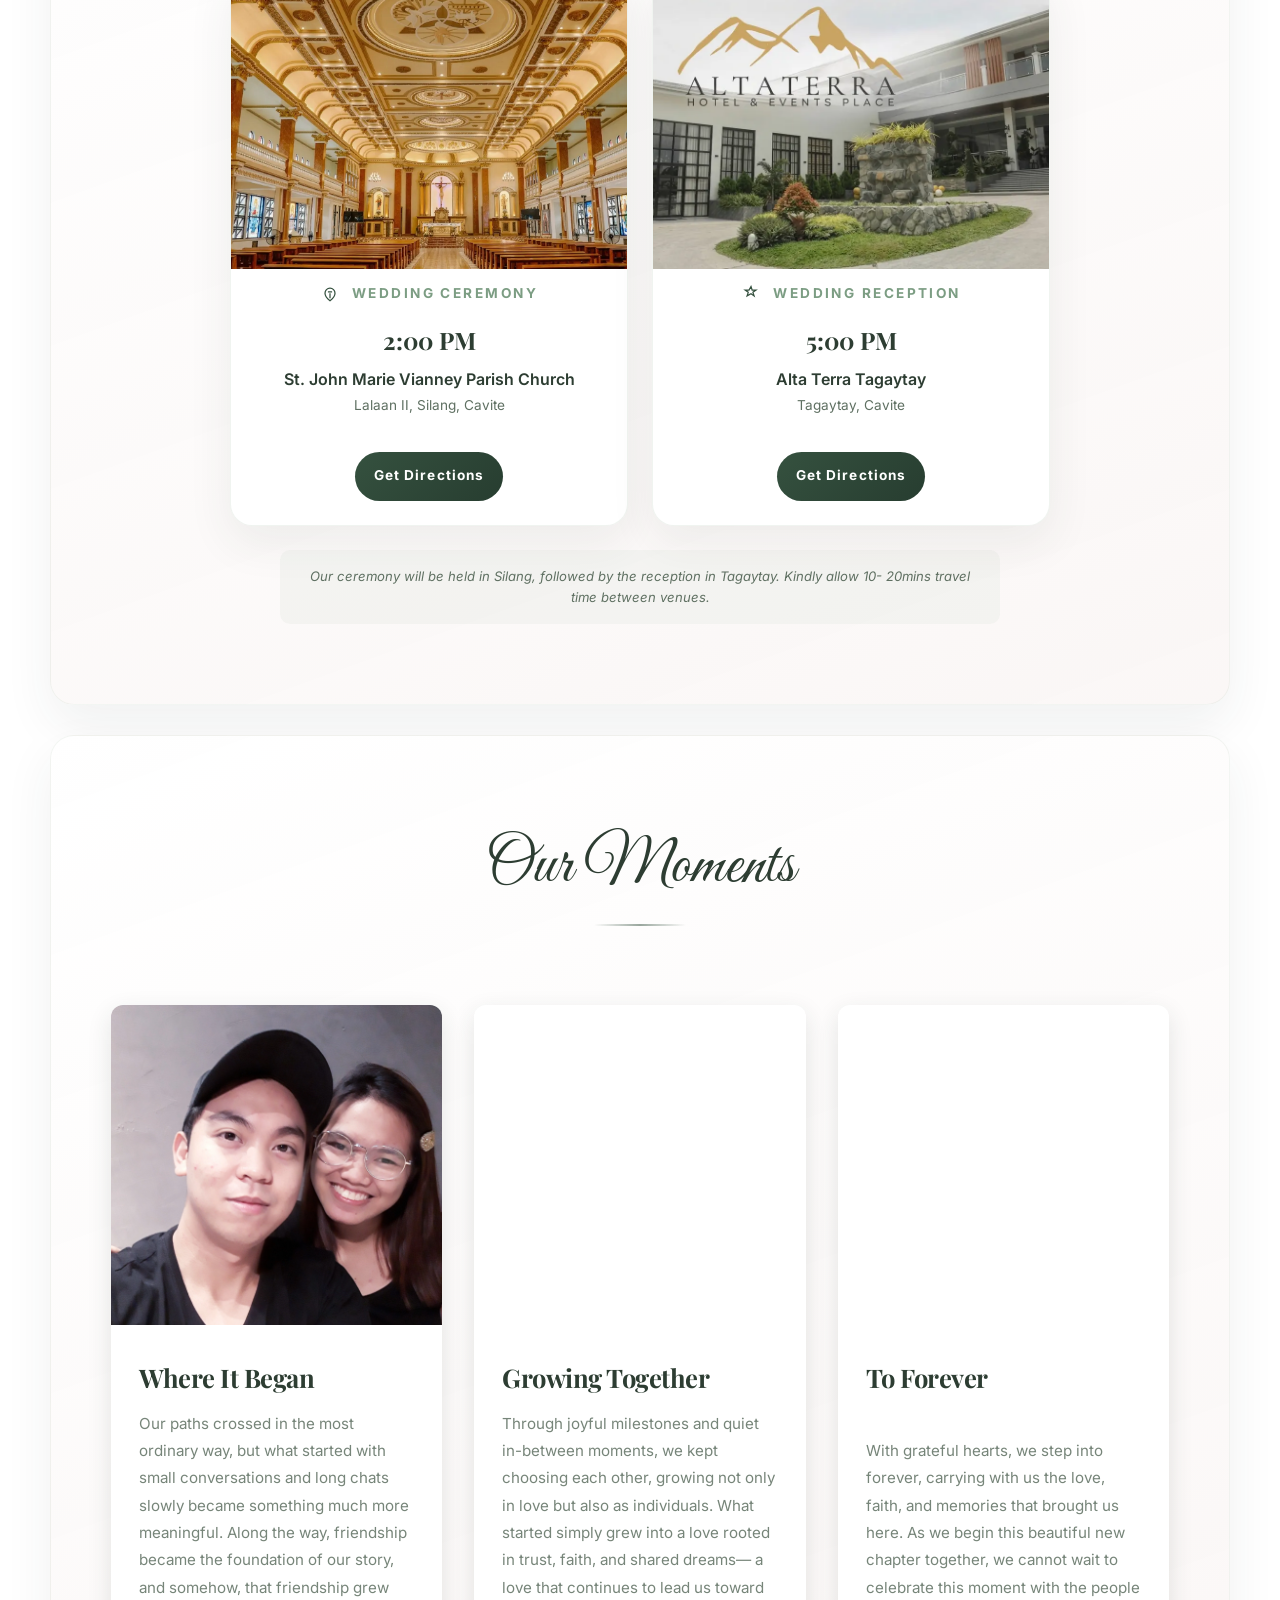
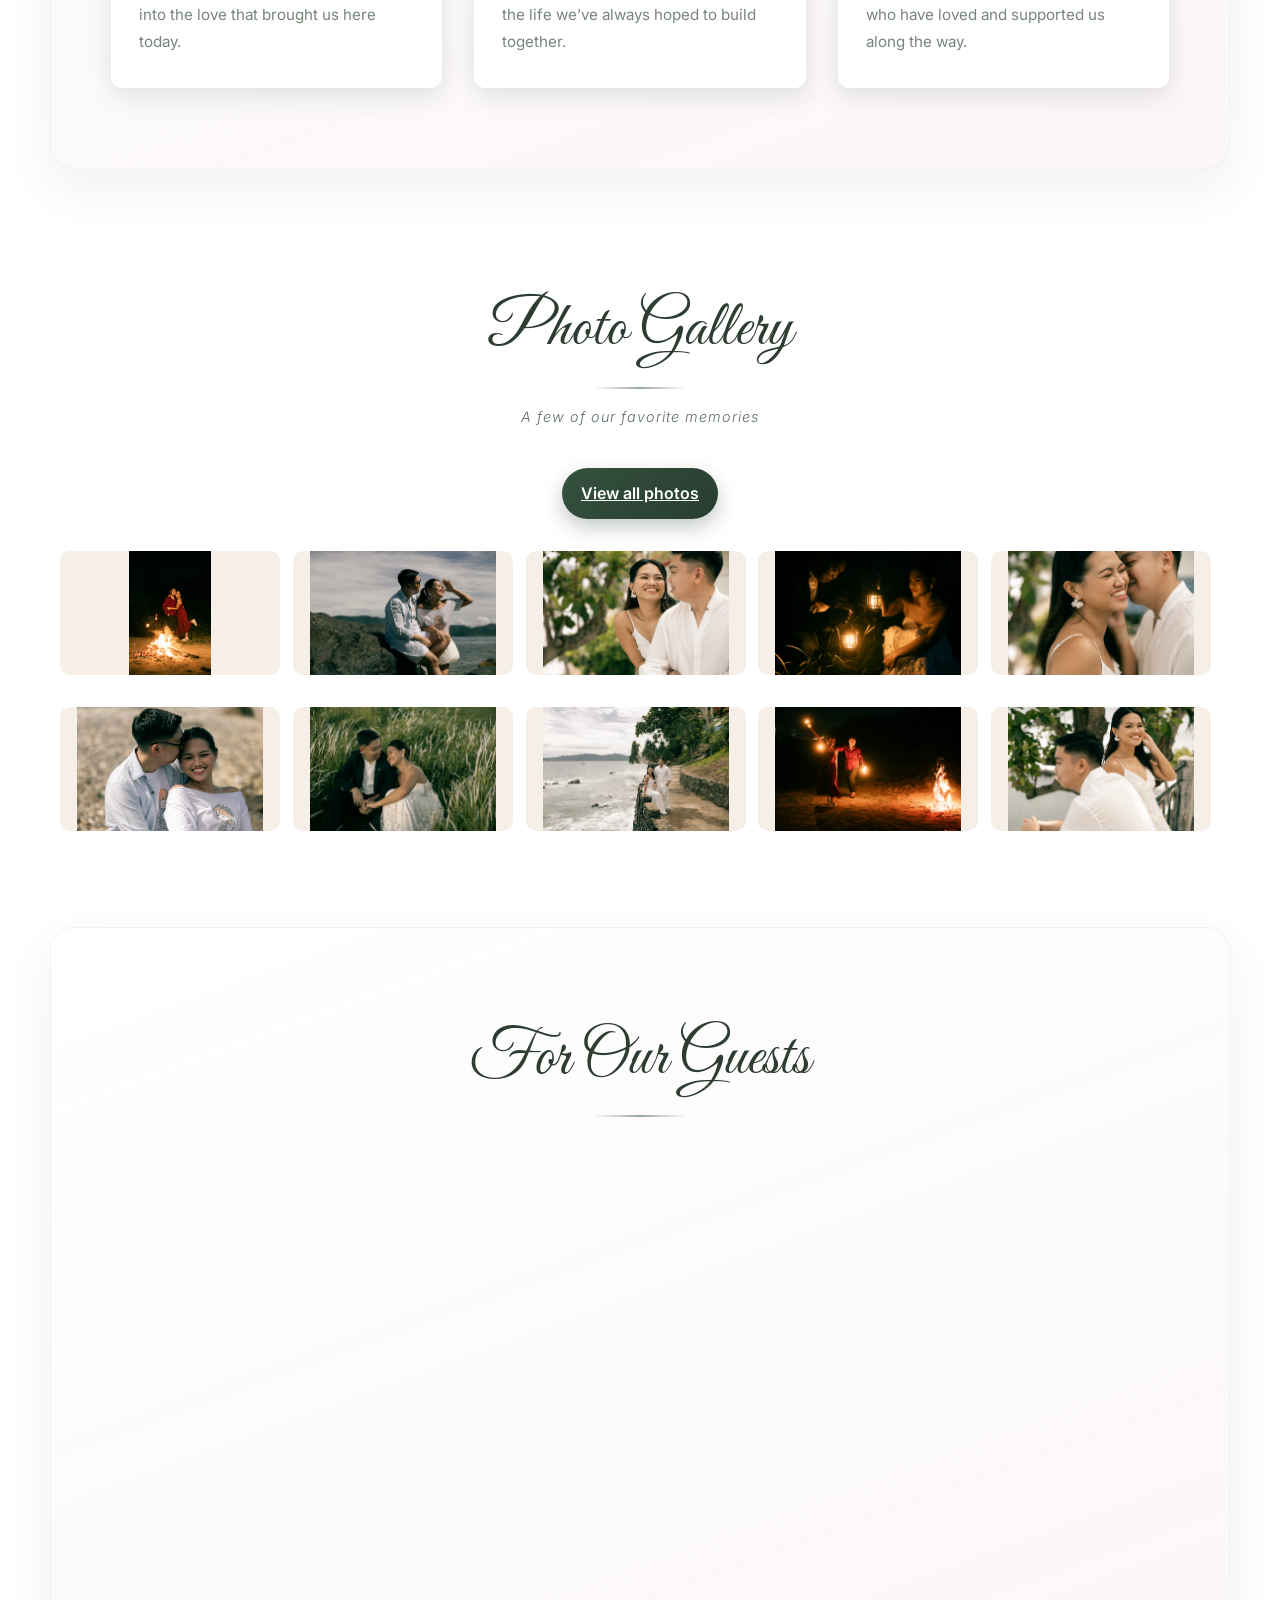
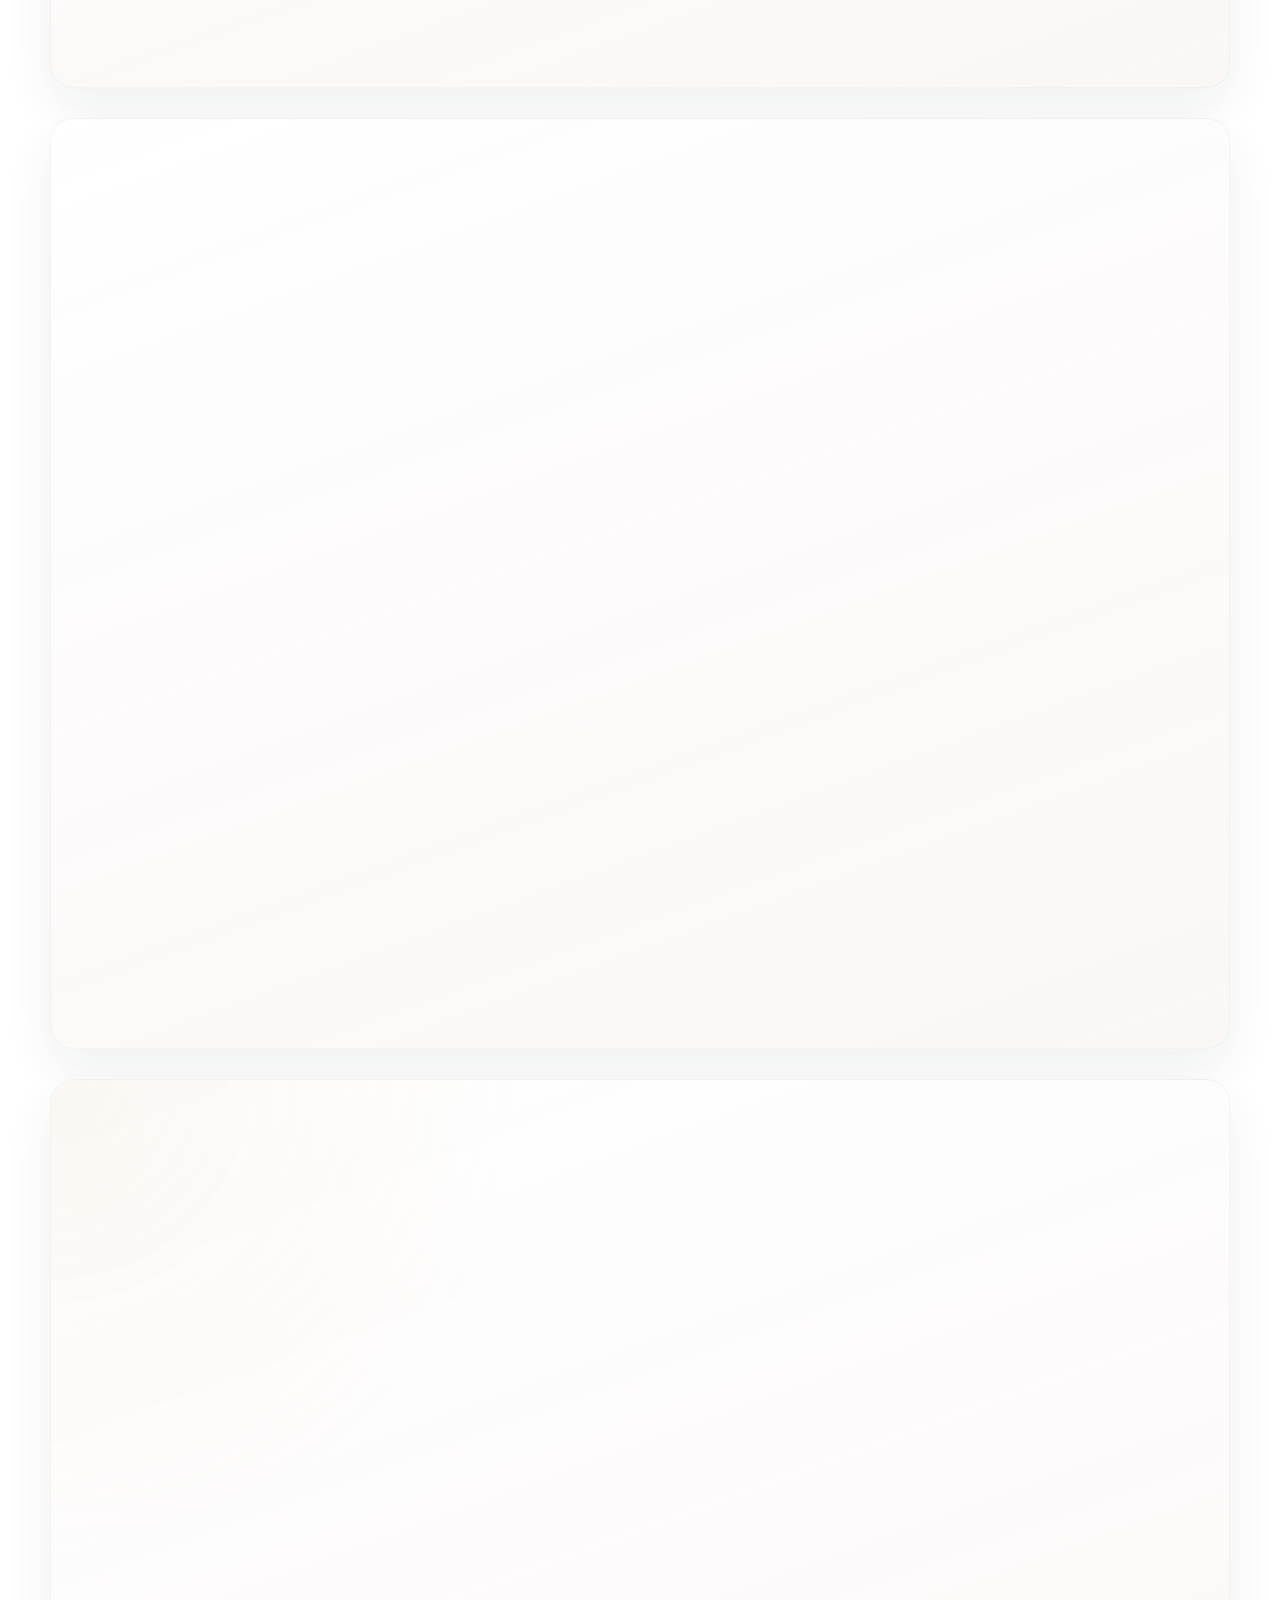
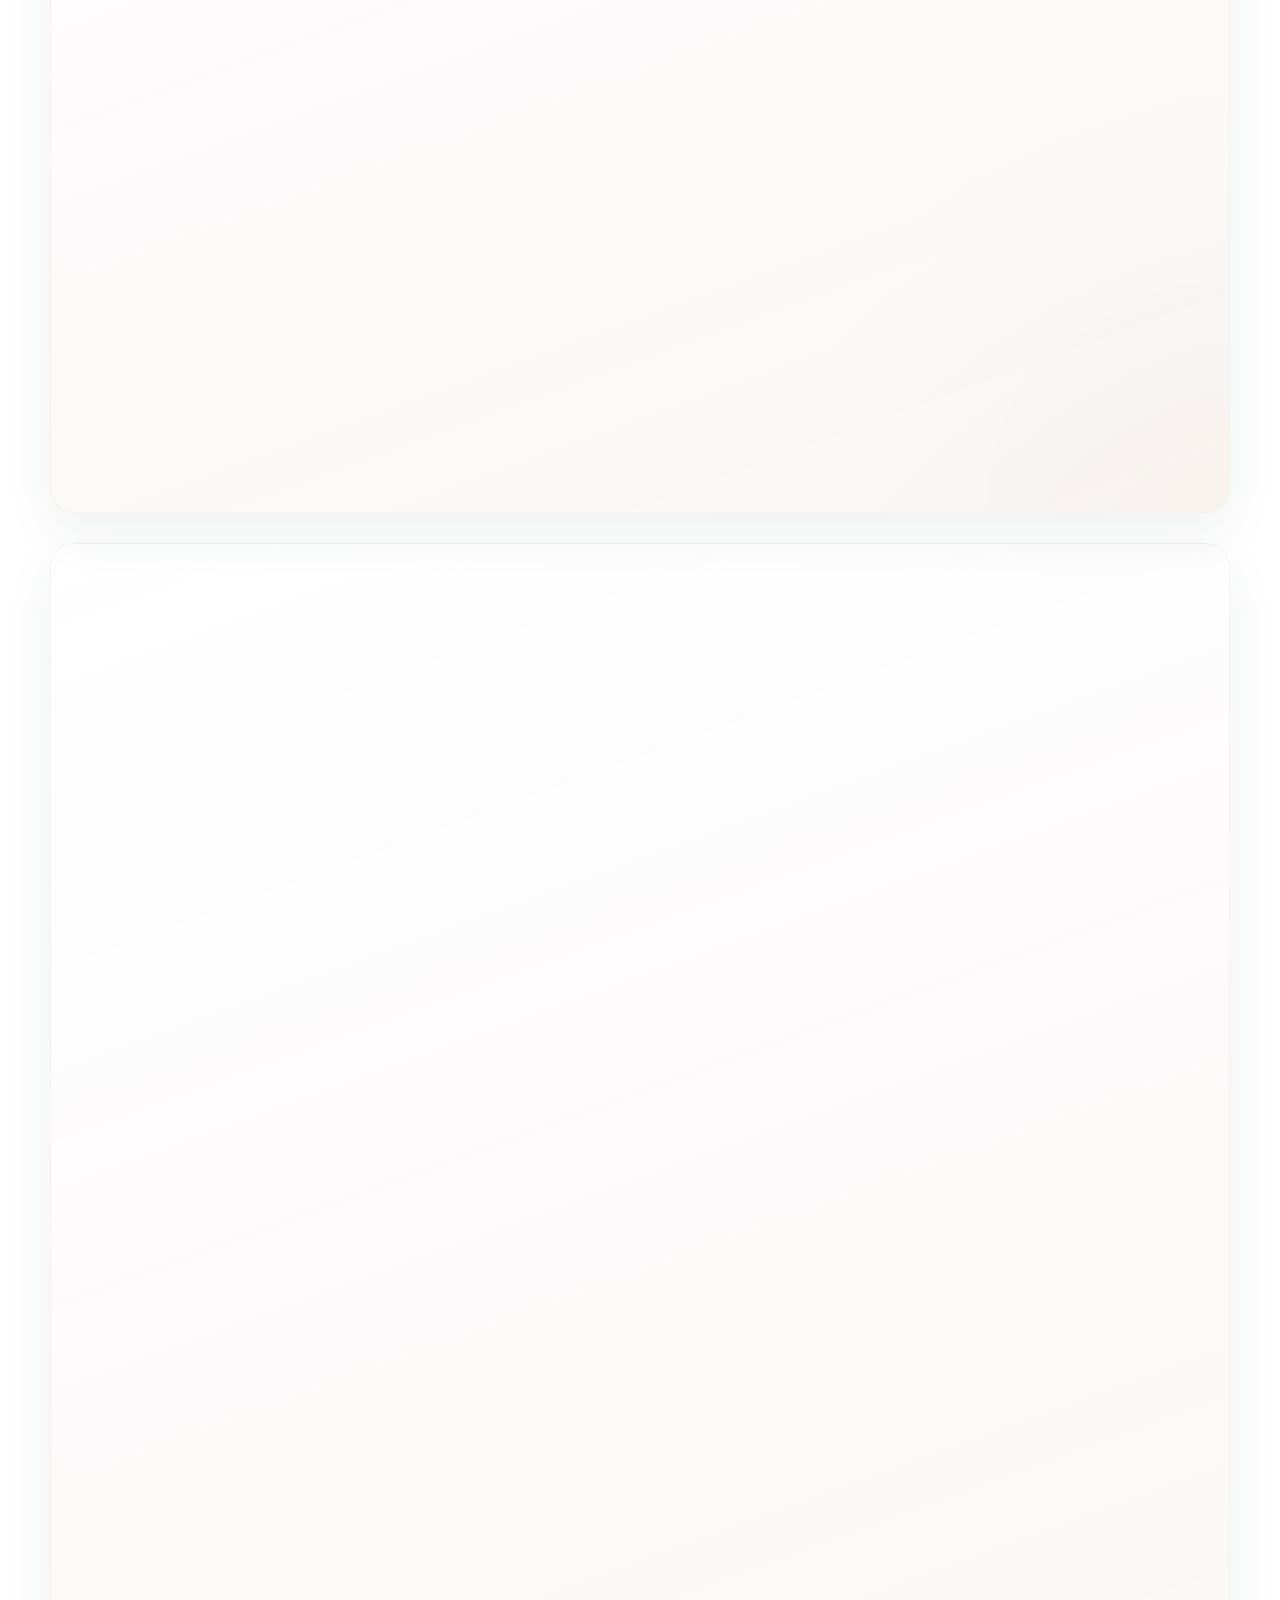
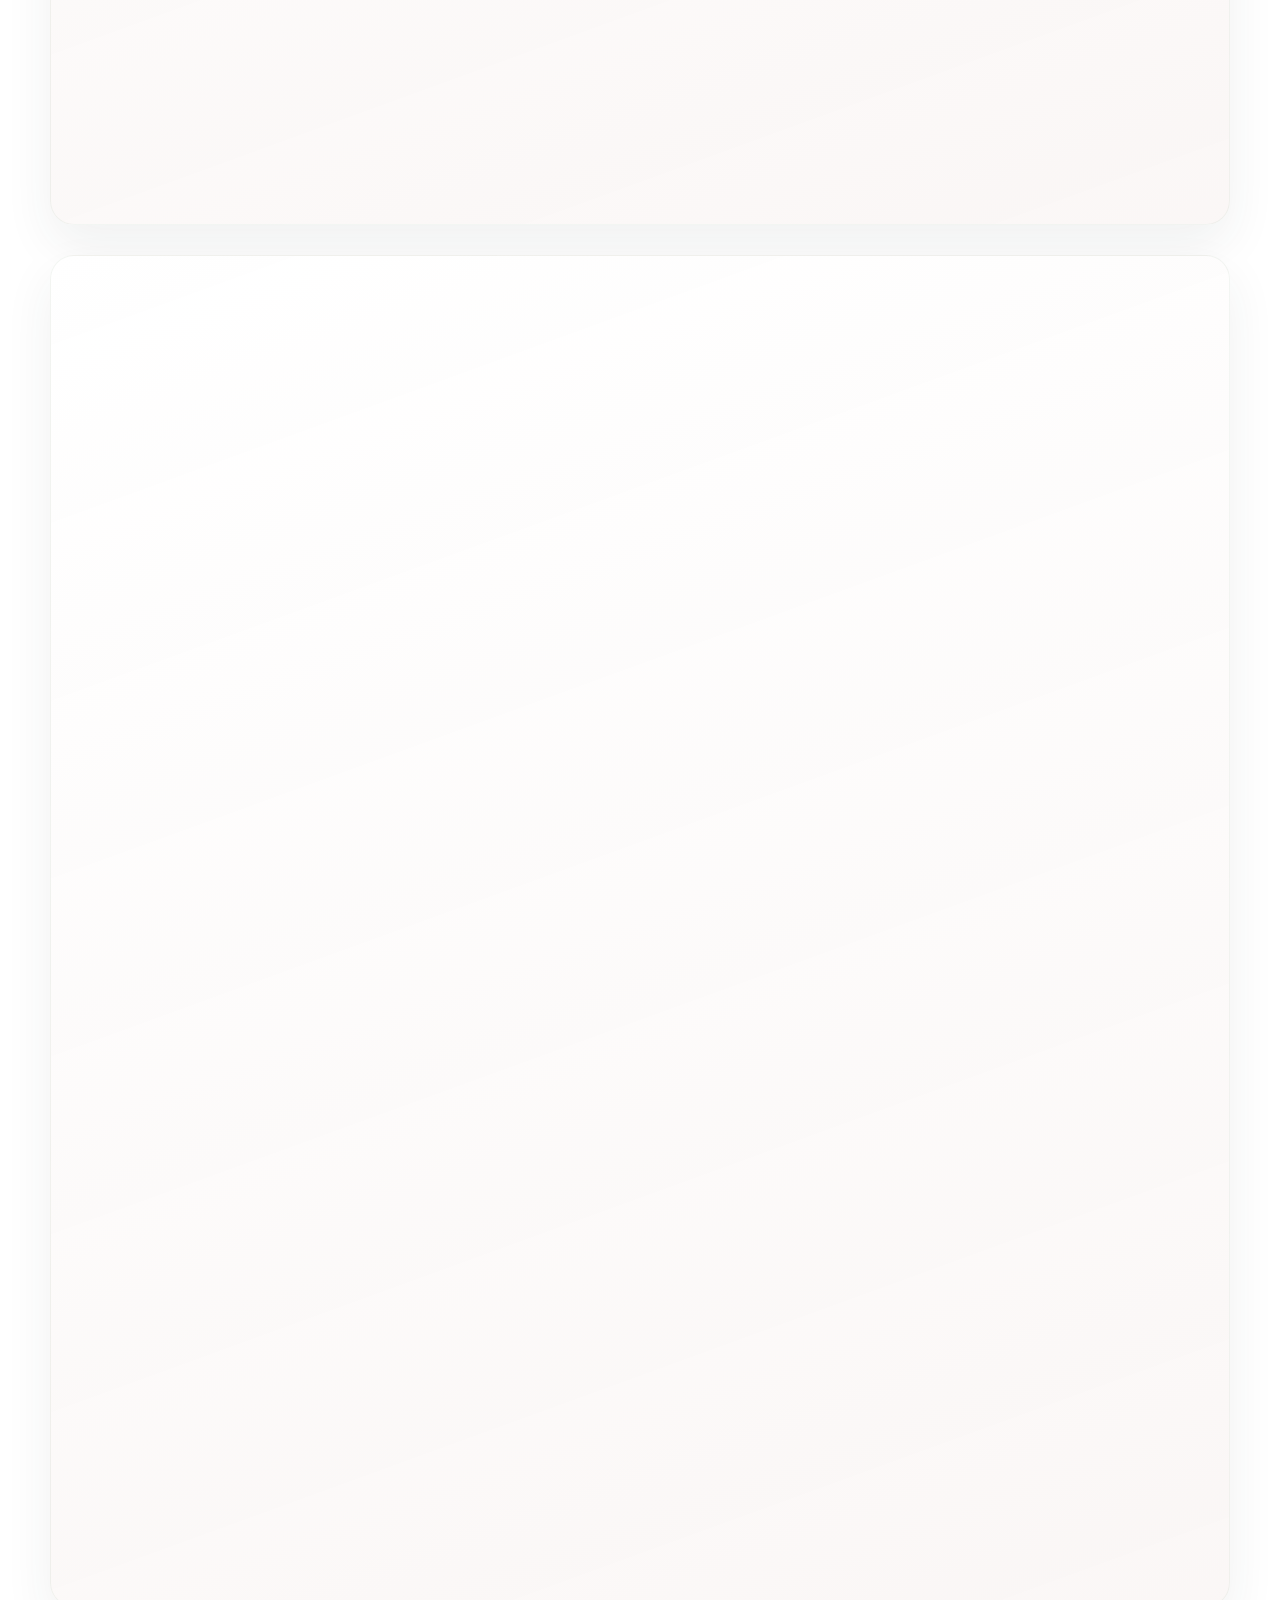
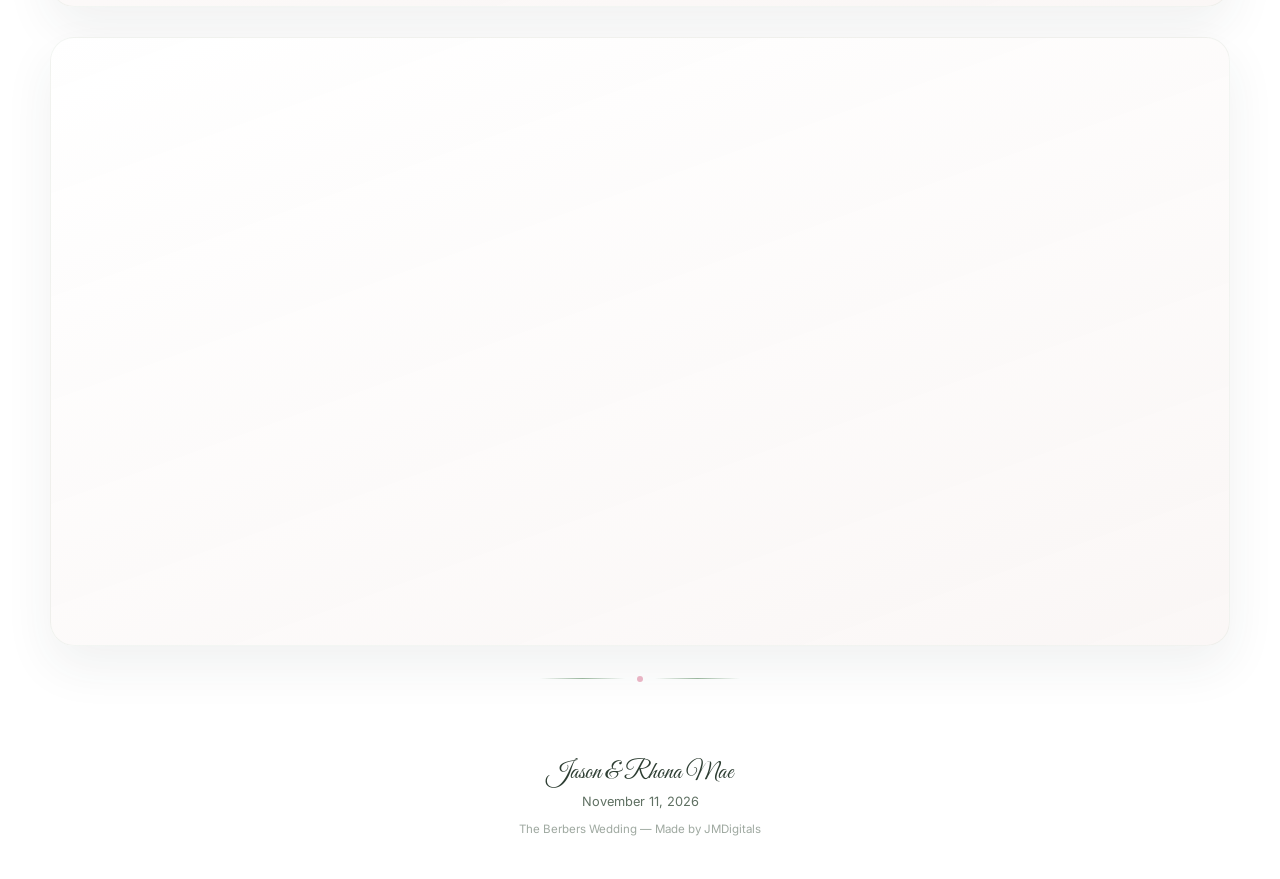
==== commit c7b2d194: "Show gifts on the invitation before FAQs, and keep saved menu dishes until reset. Co-authored-by: Cu" ====
--- a/index.html
+++ b/index.html
@@ -26,6 +26,7 @@
       <li><a href="#attire" class="nav-btn" data-target="attire">Attire</a></li>
 <li><a href="#program" class="nav-btn" data-target="program">Program</a></li>
       <li><a href="#entourage-photos" class="nav-btn" data-target="entourage-photos">Entourage</a></li>
+      <li><a href="#gifts" class="nav-btn" data-target="gifts">Gifts</a></li>
       <li><a href="#faq" class="nav-btn" data-target="faq">FAQ</a></li>
       <li><a href="#rsvp" class="nav-btn" data-target="rsvp">RSVP</a></li>
     </ul>
@@ -427,6 +428,15 @@
     </div>
 
   </section>
+
+  <!-- ===== Gifts ===== -->
+  <section id="gifts" hidden>
+    <h2 class="reveal">Gifts</h2>
+    <p class="section-sub reveal" id="invite-gifts-headline">Your presence is our greatest gift. If you would like to honor us with something more, here are a few ways to send a gift.</p>
+    <div id="invite-gifts-methods" class="invite-gifts-methods rsvp-gifts-methods reveal"></div>
+    <p class="invite-gifts-thanks reveal" id="invite-gifts-thanks">Thank you for celebrating with us. Your love and generosity mean the world to us.</p>
+  </section>
+
   <!-- ===== FAQ ===== -->
   <section id="faq">
     <h2 class="reveal">FAQ's</h2>
@@ -475,7 +485,7 @@
       </details>
       <details>
         <summary>Do you have any gift preferences?</summary>
-        <p>🎁 Your presence at our wedding is the greatest gift we could ask for, and we are truly grateful for the time and effort you are taking to celebrate with us. Should you wish to honor us with a gift, a monetary contribution toward our future together would be sincerely appreciated.</p>
+        <p>🎁 Your presence at our wedding is the greatest gift we could ask for. Should you wish to honor us with something more, please see the Gifts section just above for our account details. A QR code is included when available, but you can also send a gift using the name and number alone.</p>
       </details>
       <details>
         <summary>Do you have a gift registry?</summary>
@@ -550,13 +560,6 @@
           </div>
         </div>
 
-        <div id="rsvp-gifts" class="rsvp-gifts" hidden>
-          <p class="rsvp-lock-pill">Wedding gift</p>
-          <h3>Celebrate with us from afar</h3>
-          <p class="rsvp-sub" id="rsvp-gifts-headline">If you cannot join us in person, a gift toward our future together would mean the world.</p>
-          <div id="rsvp-gifts-methods" class="rsvp-gifts-methods"></div>
-          <p class="rsvp-help" id="rsvp-gifts-thanks">Thank you for holding us in your hearts from afar.</p>
-        </div>
       </div>
     </div>
   </section>
--- a/css/styles.css
+++ b/css/styles.css
@@ -384,6 +384,7 @@
 #attire,
 #program,
 #entourage-photos,
+#gifts,
 #faq,
 #rsvp {
   background: linear-gradient(160deg, rgba(255,255,255,0.96), rgba(250,246,245,0.92));
@@ -1831,6 +1832,24 @@
   gap: 0.75rem;
   margin: 1rem 0 0.6rem;
   text-align: left;
+}
+.invite-gifts-methods {
+  max-width: 720px;
+  margin: 1.2rem auto 0;
+  grid-template-columns: repeat(auto-fit, minmax(220px, 1fr));
+}
+.invite-gifts-thanks {
+  margin: 1.1rem auto 0;
+  max-width: 52ch;
+  text-align: center;
+  font-style: italic;
+  color: var(--muted);
+  font-size: 0.95rem;
+  line-height: 1.55;
+}
+#gifts {
+  scroll-margin-top: 80px;
+  text-align: center;
 }
 .rsvp-gift-card {
   border: 1px solid rgba(154,182,157,0.2);
@@ -1987,6 +2006,7 @@
   #details,
   #attire,
   #program,
+  #gifts,
   #faq,
   #rsvp {
     width: calc(100% - 26px);
@@ -2036,6 +2056,7 @@
   #details,
   #attire,
   #program,
+  #gifts,
   #faq,
   #rsvp {
     width: calc(100% - 18px);
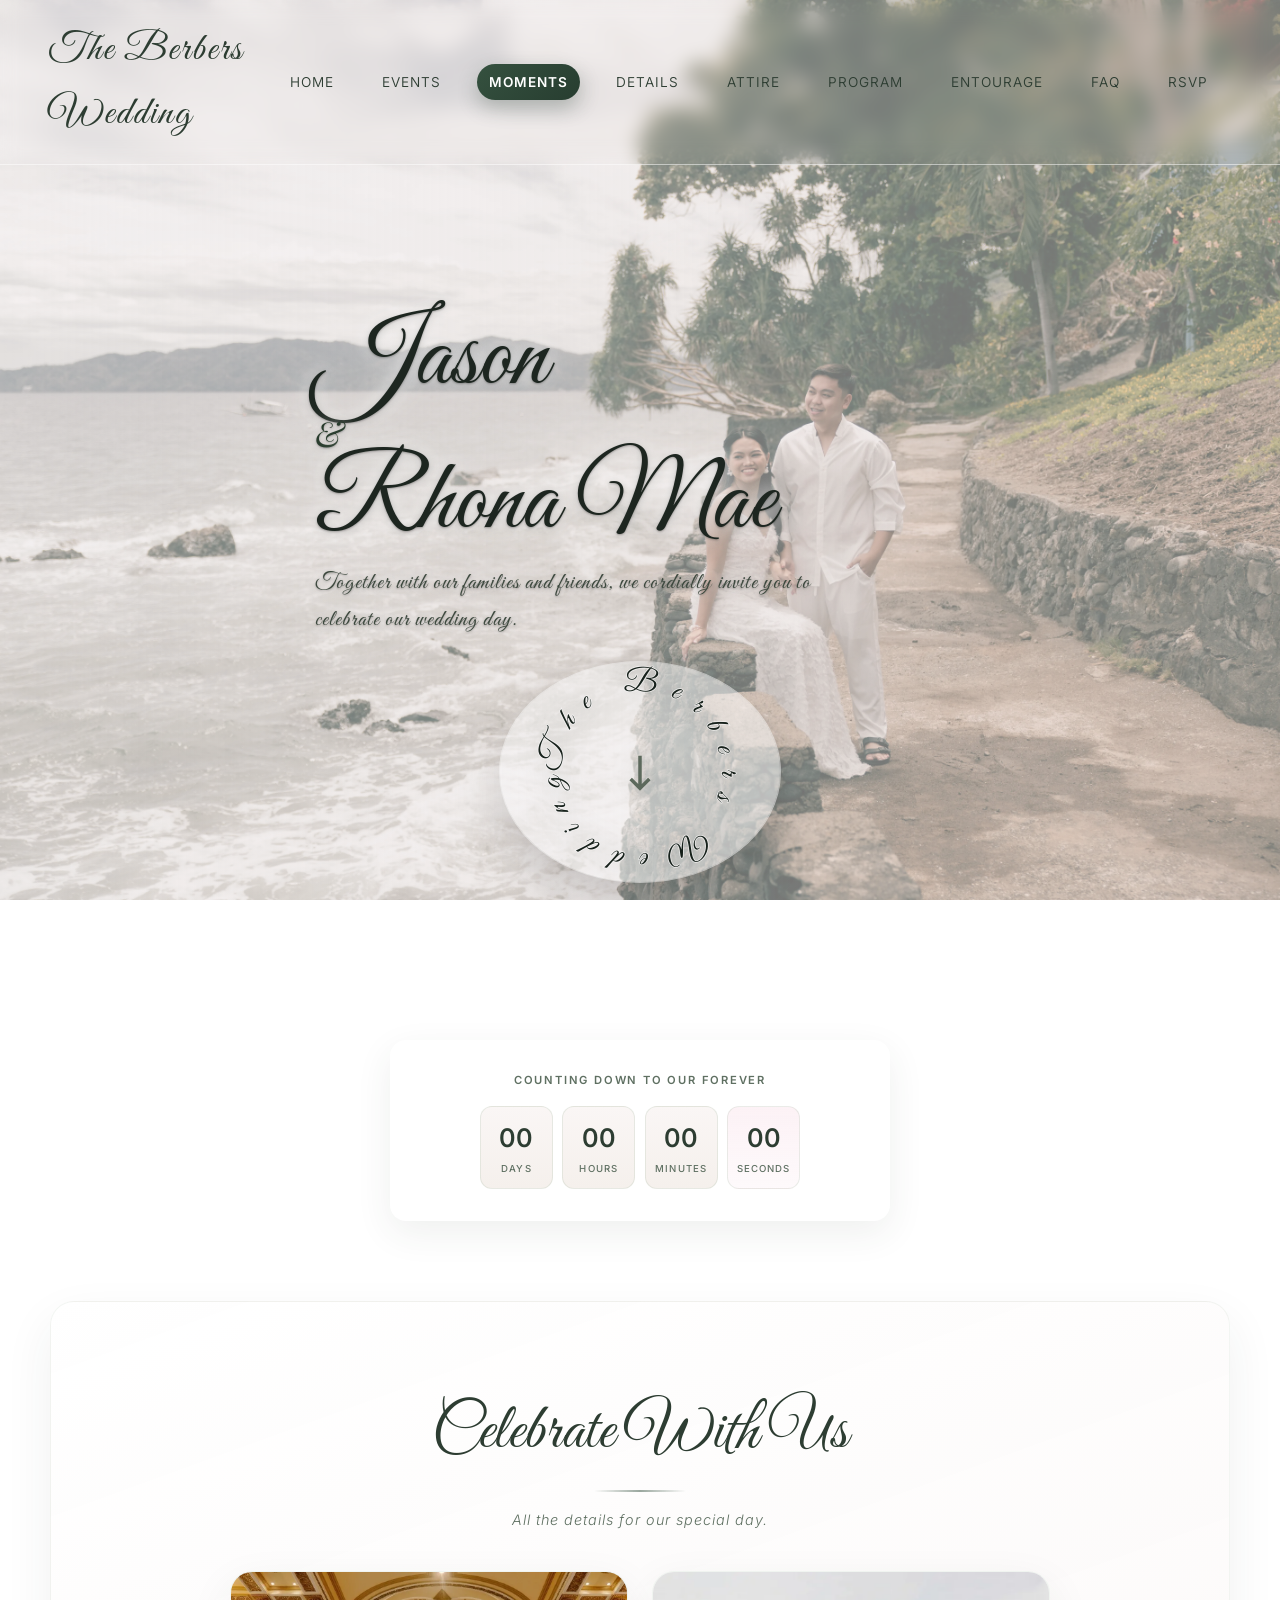
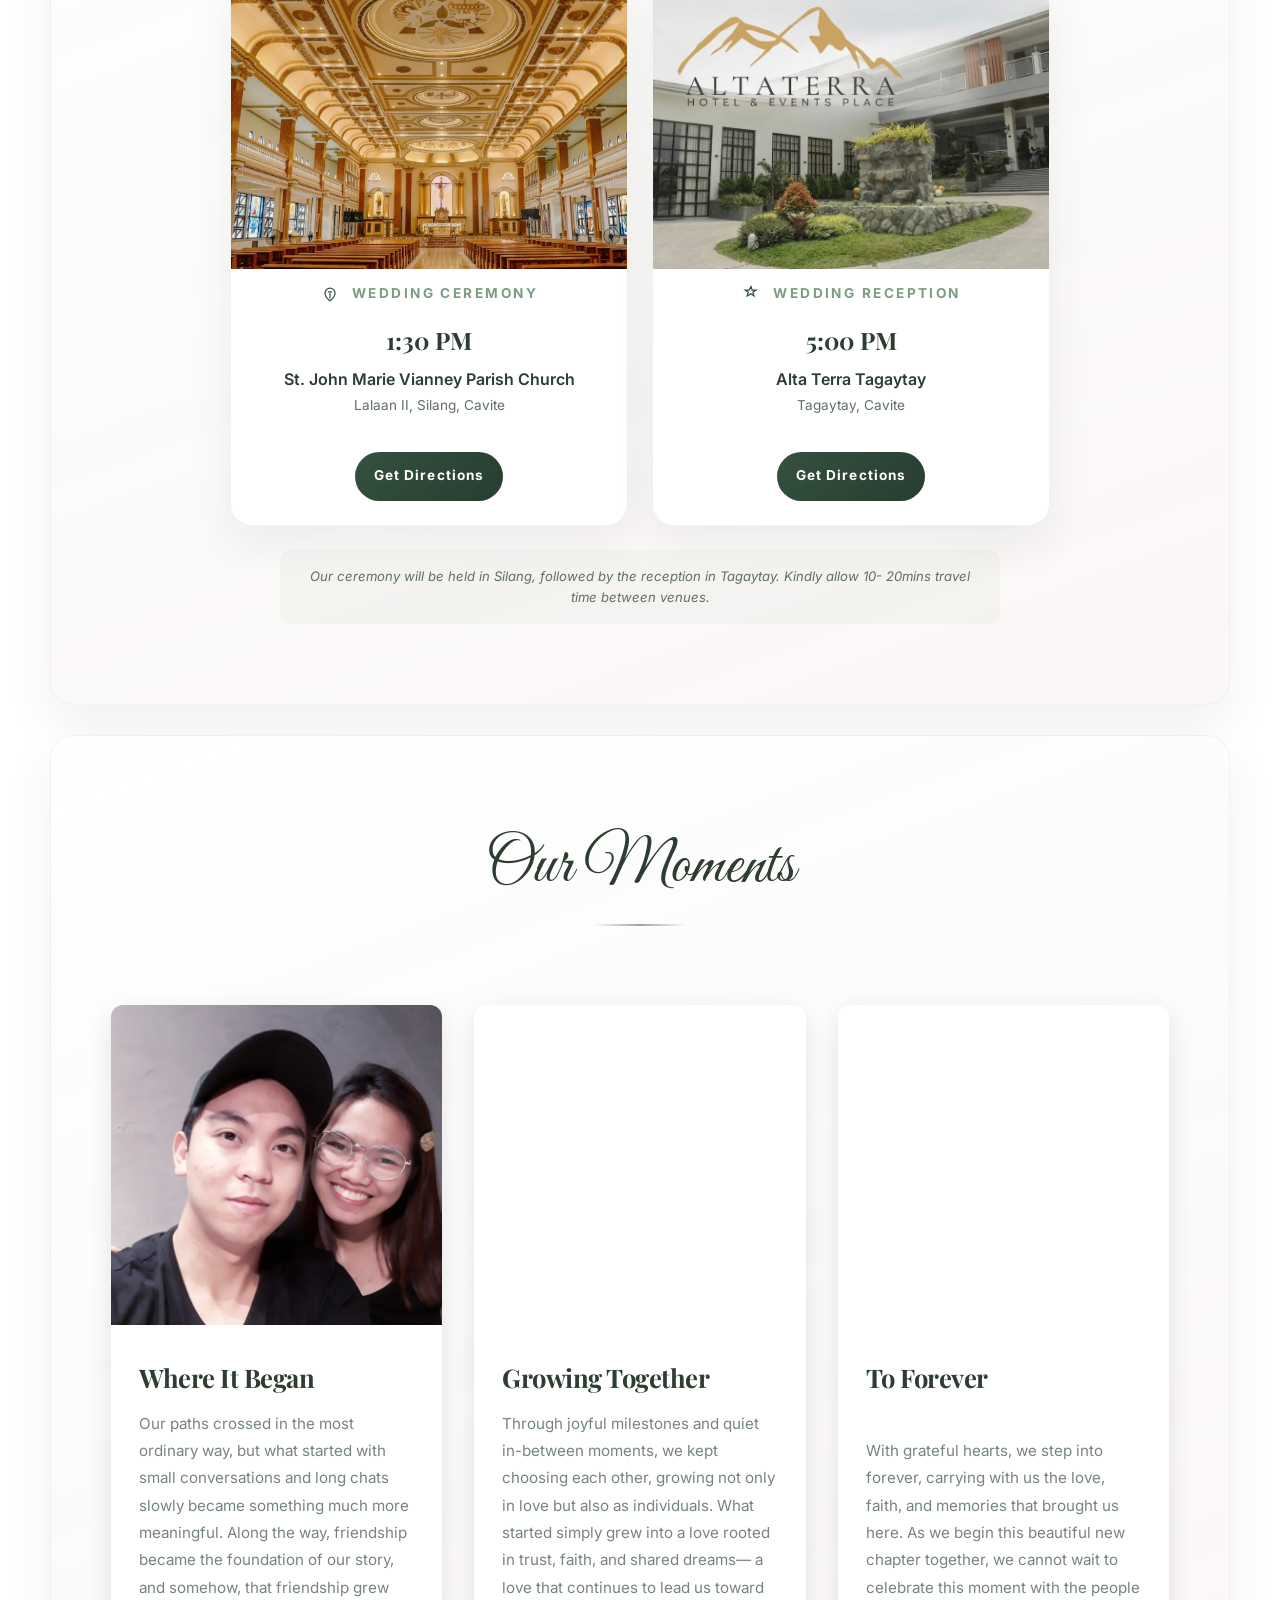
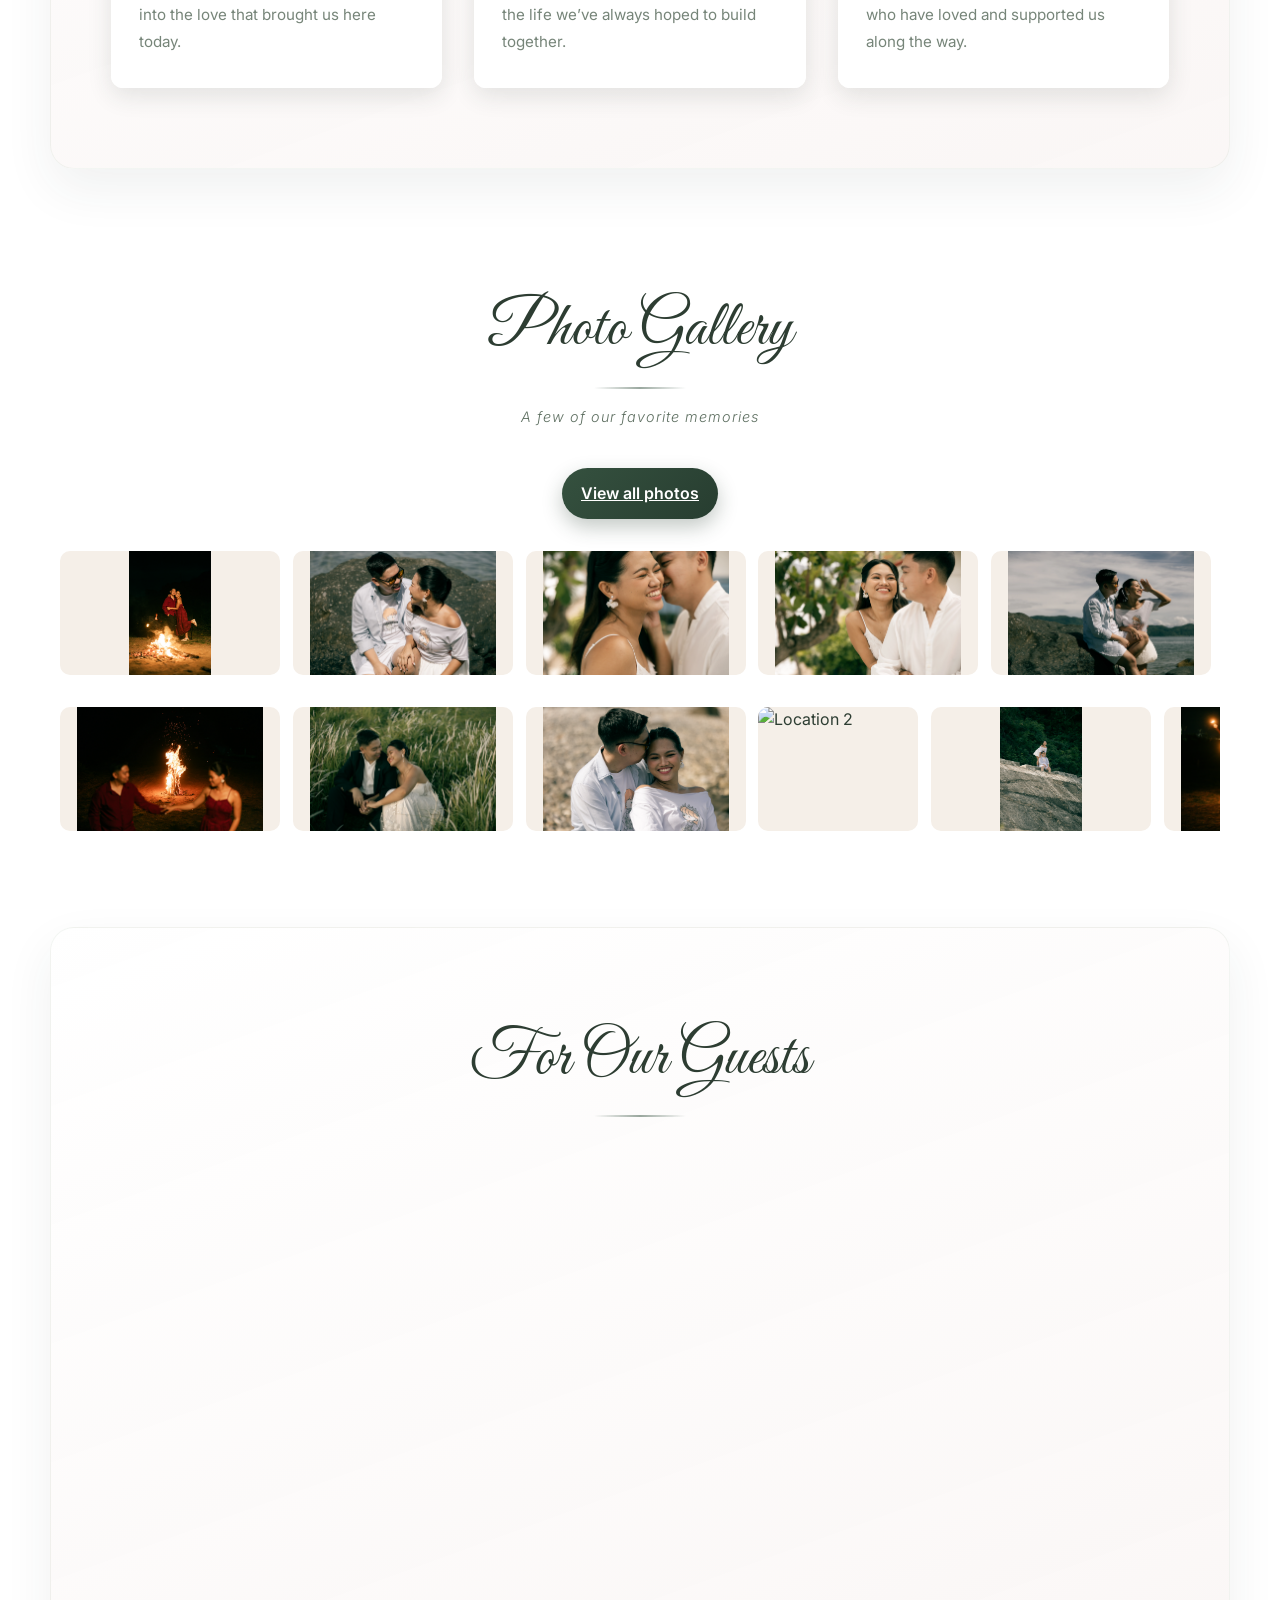
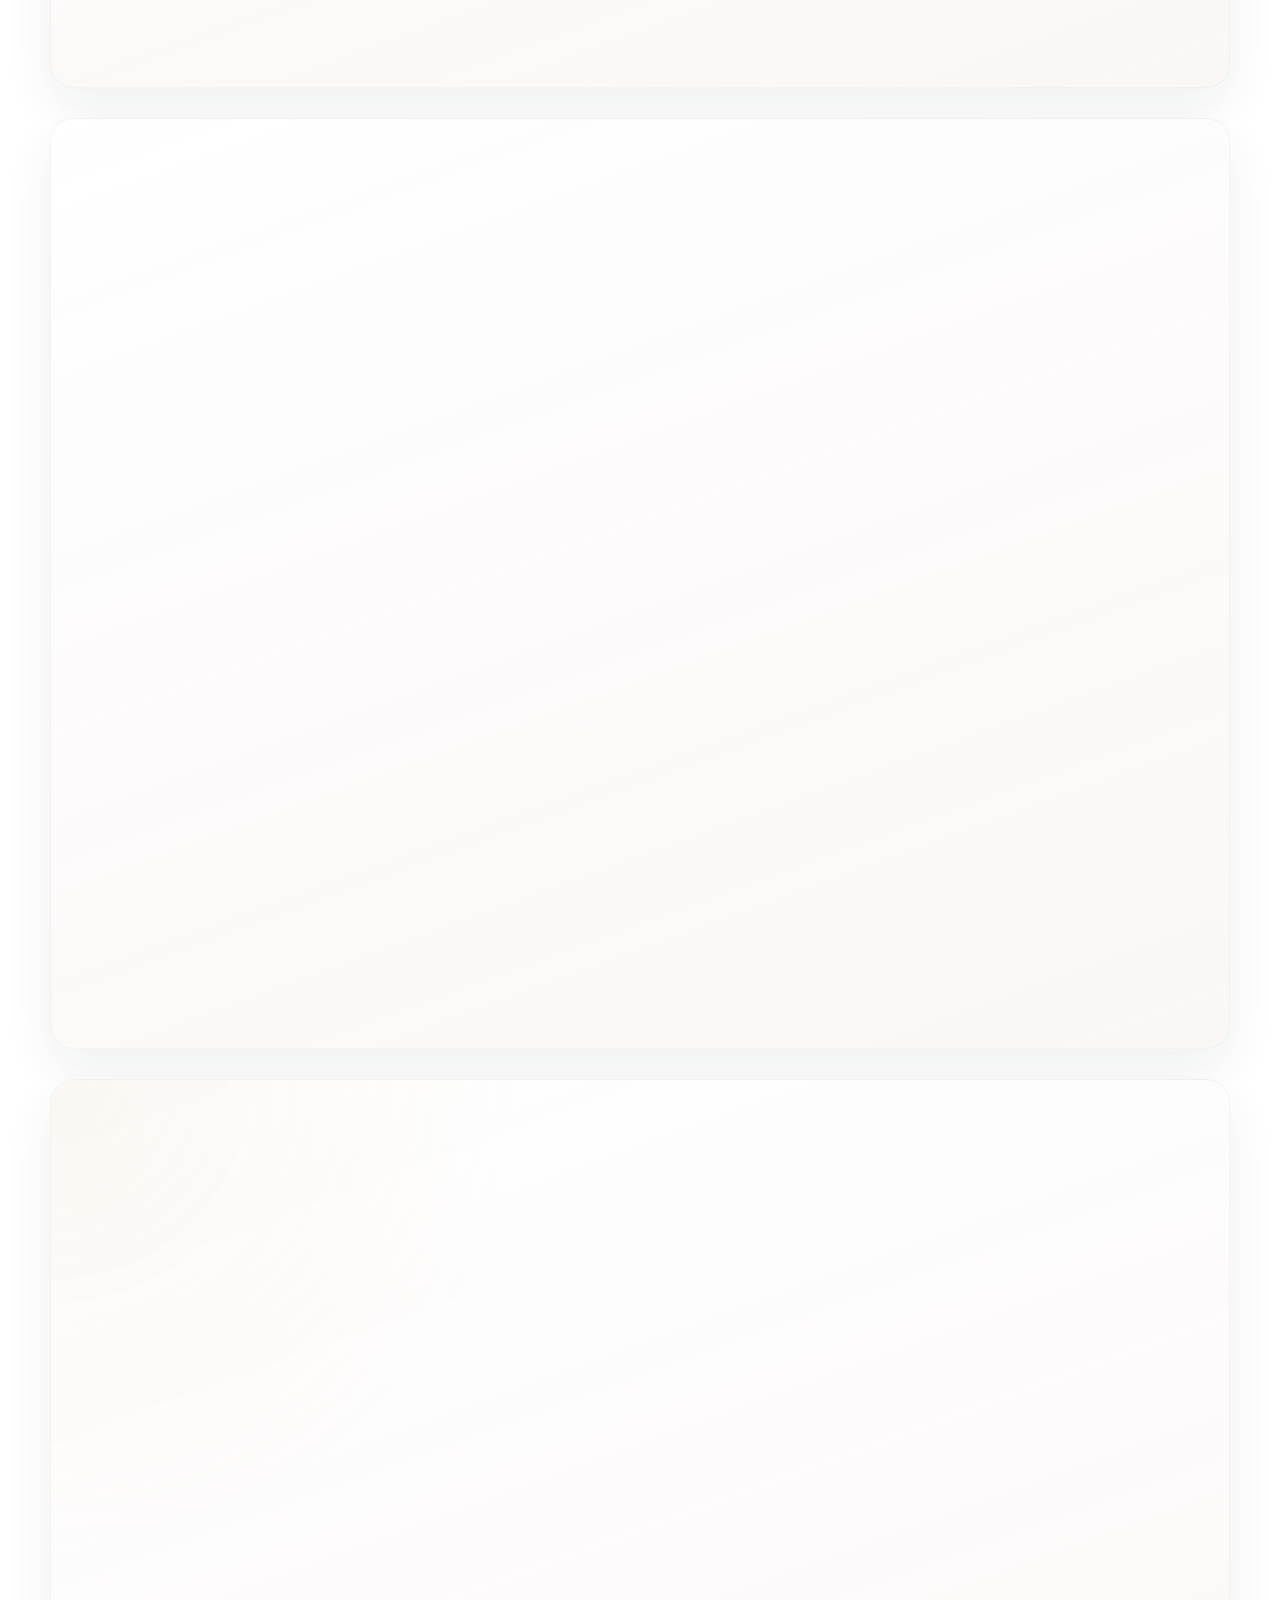
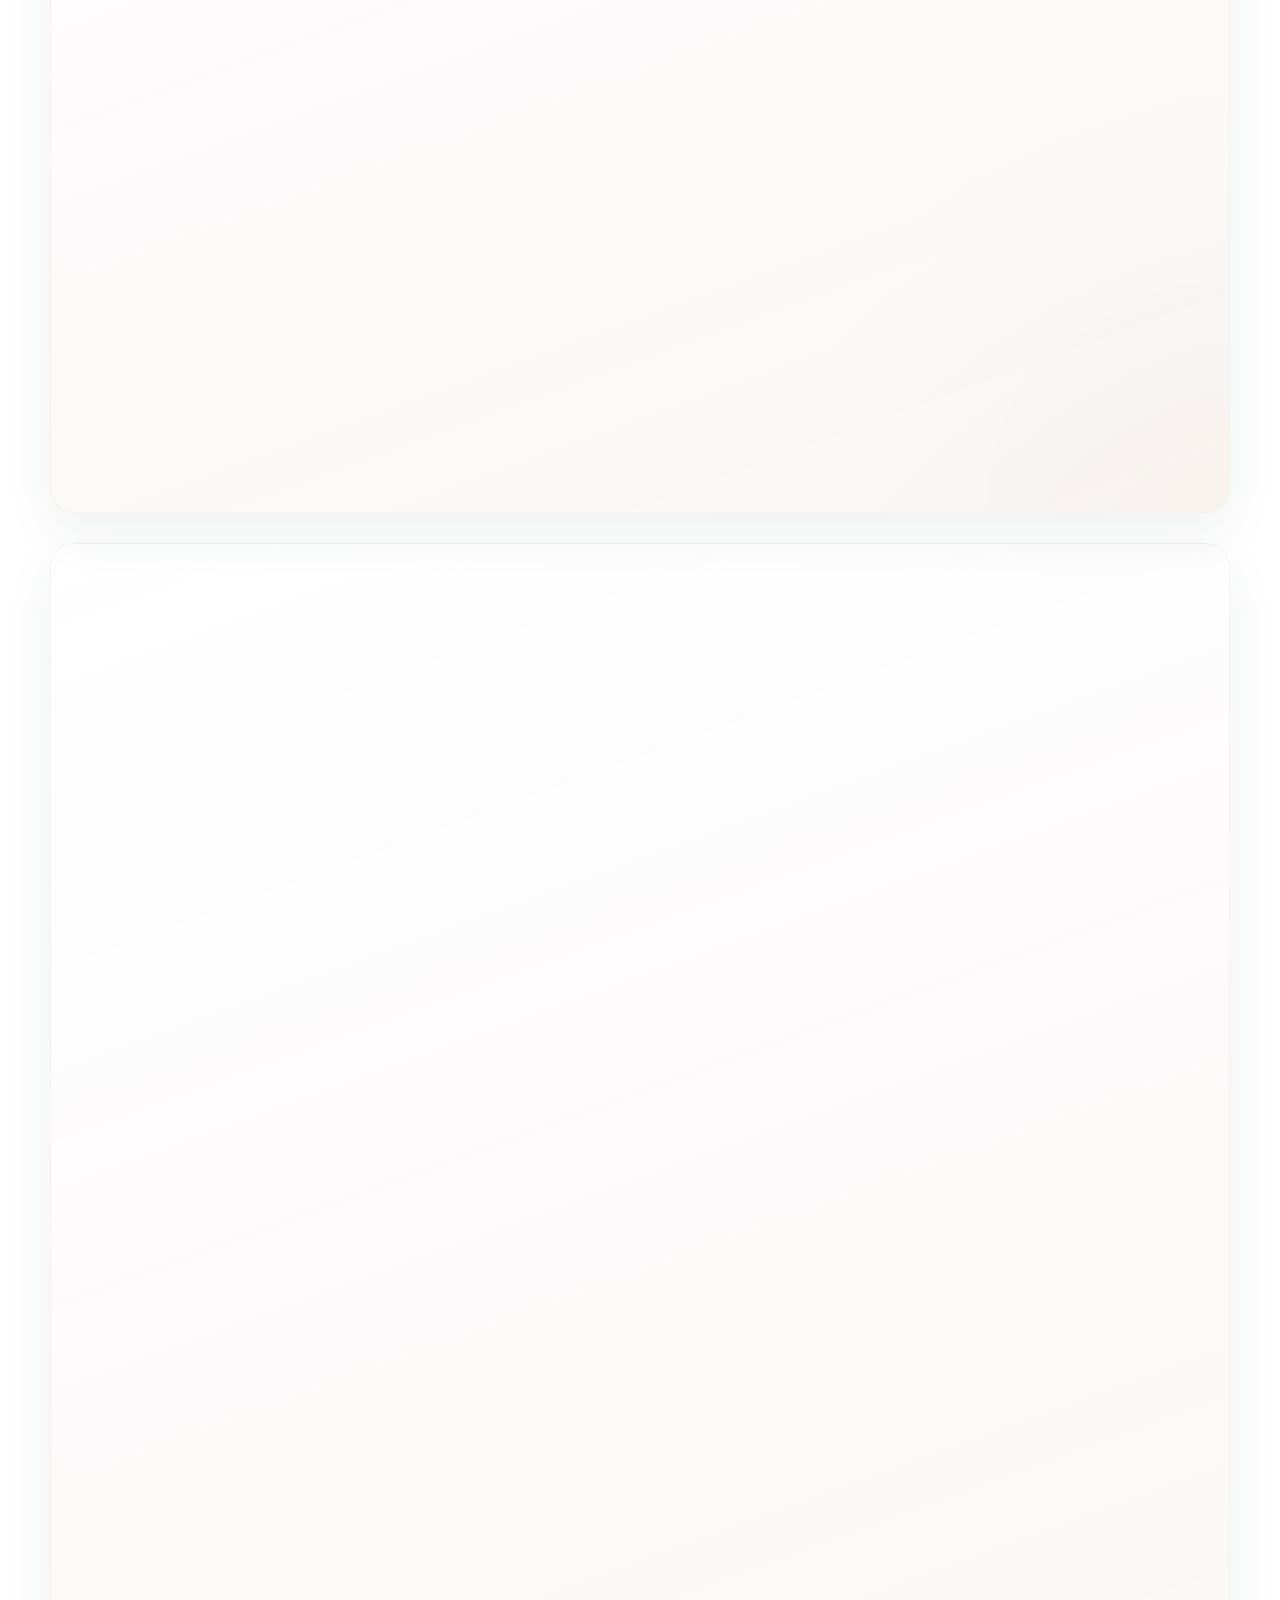
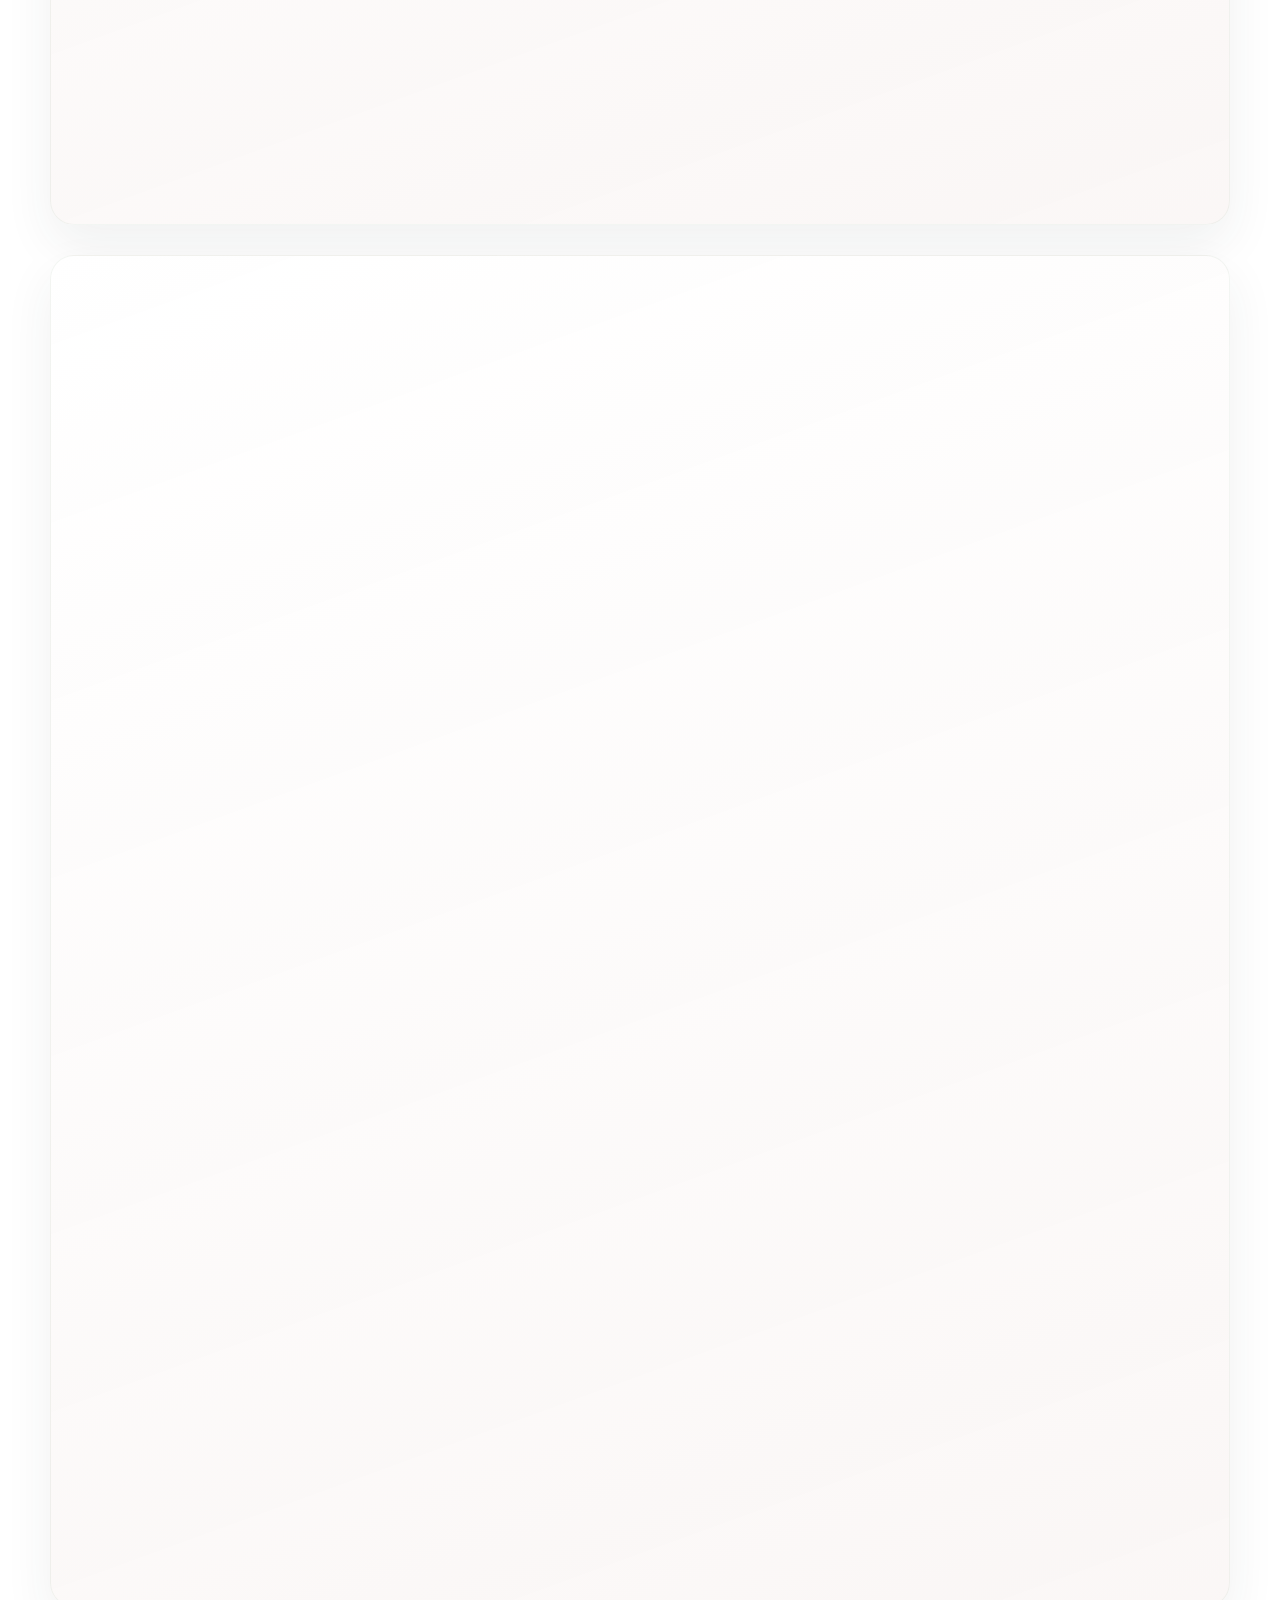
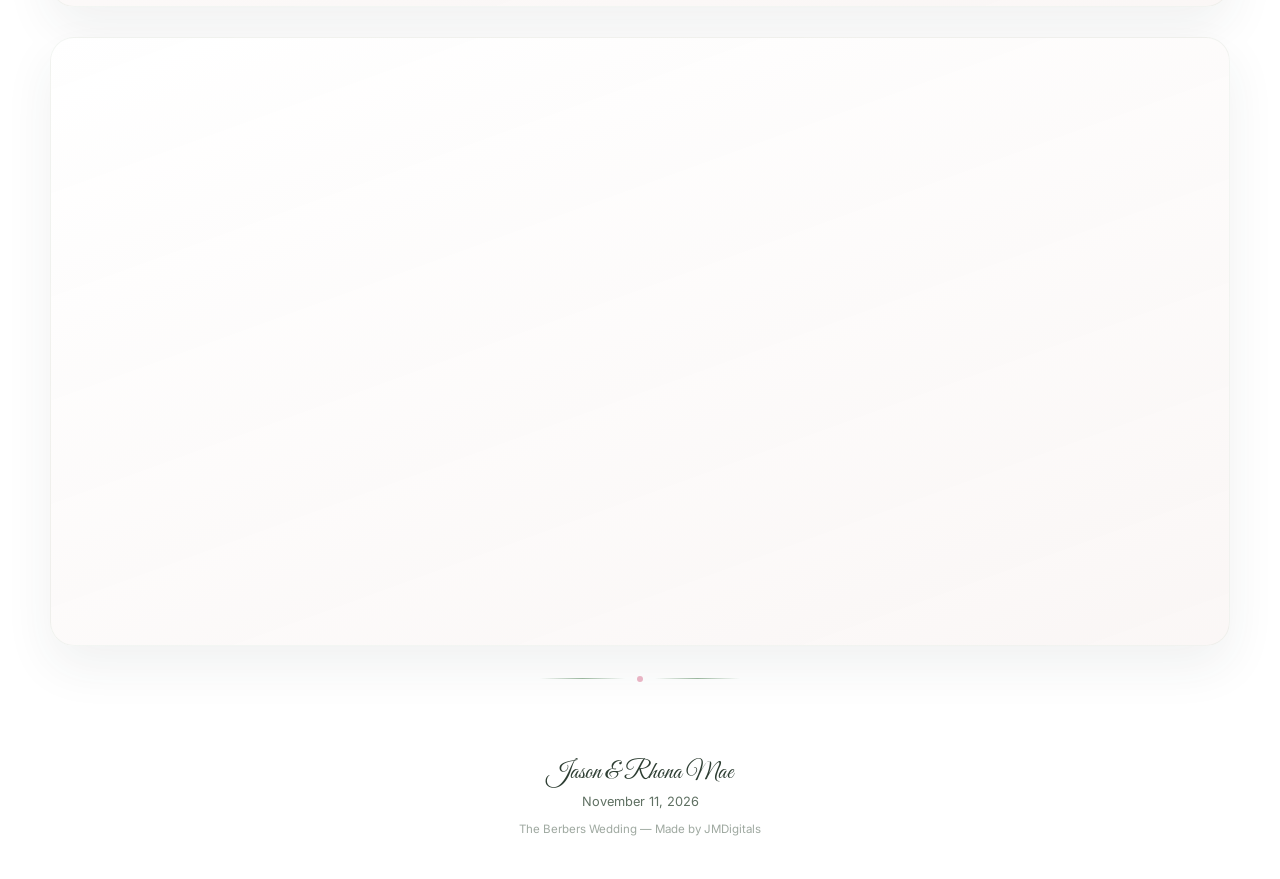
==== commit 27de9e04: "Move ceremony start to 1:30 PM and guest arrival to 1:00 PM. Co-authored-by: Cursor <cursoragent@cur" ====
--- a/index.html
+++ b/index.html
@@ -82,7 +82,7 @@
           <h3>Wedding Ceremony</h3>
         </div>
         <div>
-          <p class="event-time">2:00 PM</p>
+          <p class="event-time">1:30 PM</p>
           <p class="event-venue">St. John Marie Vianney Parish Church</p>
           <p class="event-addr">Lalaan II, Silang, Cavite</p>
         </div>
@@ -321,15 +321,15 @@
           <h3>Ceremony</h3>
           <ol class="program-list" aria-label="Ceremony timeline">
             <li>
+              <time datetime="2026-11-11T13:00">1:00 PM</time>
+              <p>Guest arrival and seating. Please keep phones silent.</p>
+            </li>
+            <li>
               <time datetime="2026-11-11T13:30">1:30 PM</time>
-              <p>Guest arrival and seating. Please keep phones silent.</p>
+              <p>Processional with the bridal party and entrance of the bride.</p>
             </li>
             <li>
               <time datetime="2026-11-11T14:00">2:00 PM</time>
-              <p>Processional with the bridal party and entrance of the bride.</p>
-            </li>
-            <li>
-              <time datetime="2026-11-11T14:15">2:15 PM</time>
               <p>Nuptial mass with readings, homily, and exchange of vows.</p>
             </li>
             <li>
@@ -456,7 +456,7 @@
       </details>
       <details>
         <summary>What time should I arrive?</summary>
-        <p>Please arrive by 1:30 PM at St. John Marie Vianney Parish Church to allow enough time to be seated before our 2:00 PM ceremony begins. Our cocktail reception opens at 4:30 PM at the reception venue, and we can't wait to celebrate with you afterward! 🥂✨</p>
+        <p>Please arrive by 1:00 PM at St. John Marie Vianney Parish Church to allow enough time to be seated before our 1:30 PM ceremony begins. Our cocktail reception opens at 4:30 PM at the reception venue, and we can't wait to celebrate with you afterward! 🥂✨</p>
       </details>
       <details>
         <summary>Can I take photos during the ceremony?</summary>
--- a/css/styles.css
+++ b/css/styles.css
@@ -1834,9 +1834,28 @@
   text-align: left;
 }
 .invite-gifts-methods {
-  max-width: 720px;
-  margin: 1.2rem auto 0;
-  grid-template-columns: repeat(auto-fit, minmax(220px, 1fr));
+  display: grid;
+  gap: 0.9rem;
+  width: min(100%, 56rem);
+  margin: 1.35rem auto 0;
+  justify-content: center;
+  align-items: stretch;
+  grid-template-columns: 1fr;
+}
+.invite-gifts-methods[data-count="1"] {
+  max-width: 22rem;
+  grid-template-columns: minmax(0, 1fr);
+}
+.invite-gifts-methods[data-count="2"],
+.invite-gifts-methods[data-count="4"] {
+  max-width: 38rem;
+  grid-template-columns: repeat(2, minmax(0, 1fr));
+}
+.invite-gifts-methods[data-count="3"],
+.invite-gifts-methods[data-count="5"],
+.invite-gifts-methods[data-count="6"] {
+  max-width: 56rem;
+  grid-template-columns: repeat(3, minmax(0, 1fr));
 }
 .invite-gifts-thanks {
   margin: 1.1rem auto 0;
@@ -1857,9 +1876,44 @@
   padding: 0.9rem 1rem;
   background: linear-gradient(180deg, rgba(250,246,245,0.96), #fff);
 }
+#gifts .rsvp-gift-card {
+  display: flex;
+  flex-direction: column;
+  align-items: center;
+  justify-content: flex-start;
+  height: 100%;
+  min-height: 8.75rem;
+  padding: 1.15rem 1.05rem 1.2rem;
+  text-align: center;
+}
 .rsvp-gift-card h4 {
   margin: 0 0 0.35rem;
   font-size: 0.92rem;
+}
+#gifts .rsvp-gift-card h4 {
+  width: 100%;
+}
+#gifts .rsvp-gift-name,
+#gifts .rsvp-gift-note,
+#gifts .rsvp-gift-number {
+  width: 100%;
+}
+
+@media (max-width: 720px) {
+  .invite-gifts-methods[data-count="3"],
+  .invite-gifts-methods[data-count="5"],
+  .invite-gifts-methods[data-count="6"] {
+    max-width: 22rem;
+    grid-template-columns: minmax(0, 1fr);
+  }
+}
+
+@media (max-width: 520px) {
+  .invite-gifts-methods[data-count="2"],
+  .invite-gifts-methods[data-count="4"] {
+    max-width: 22rem;
+    grid-template-columns: minmax(0, 1fr);
+  }
 }
 .rsvp-gift-qr-btn {
   display: block;
